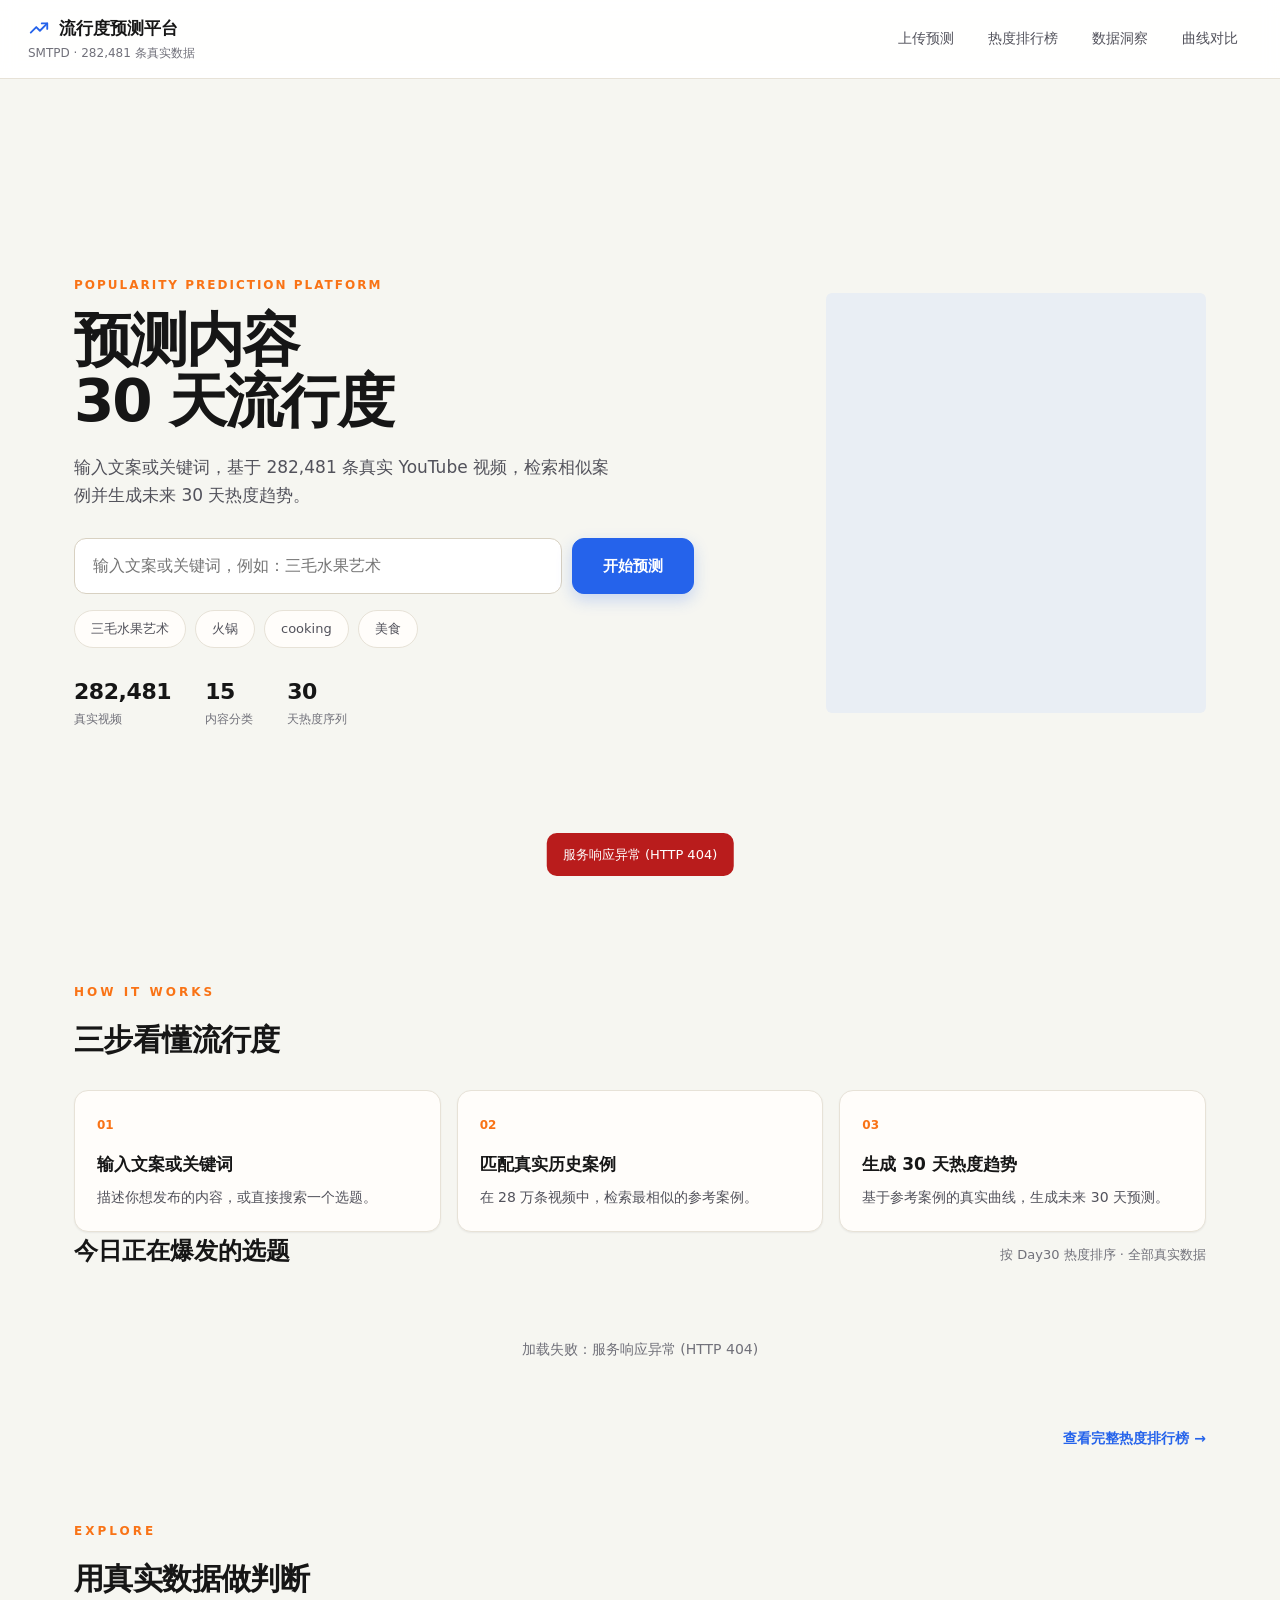
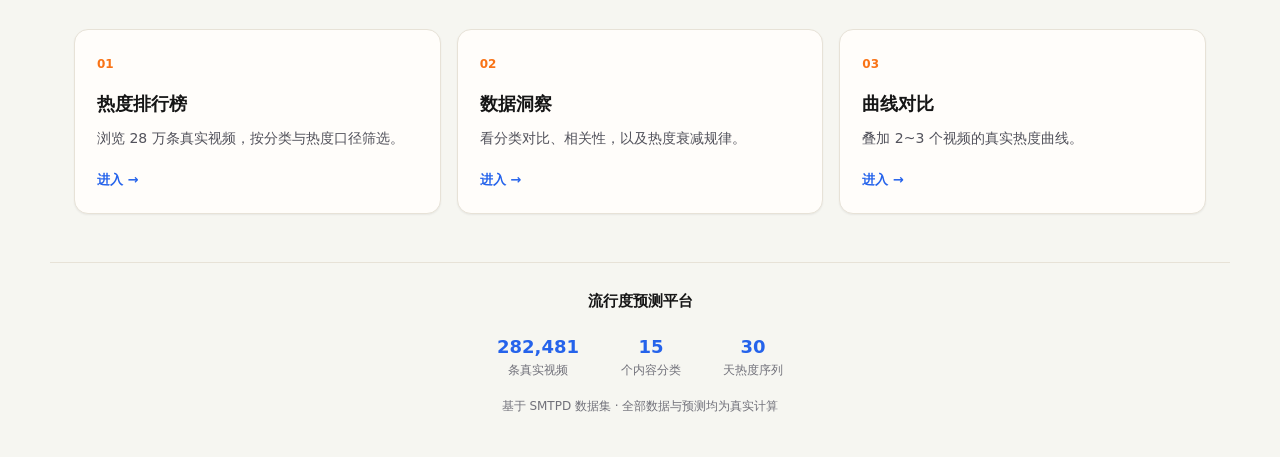
==== src/main/resources/static/index.html @ 4012fc0f "上传预测改为上下分卡：上传图片/文案/基线预测/参考案例独立卡片" ====
<!DOCTYPE html>
<html lang="zh-CN">
<head>
    <meta charset="UTF-8">
    <meta name="viewport" content="width=device-width, initial-scale=1.0">
    <meta name="color-scheme" content="light">
    <title>多模态社交媒体流行度预测与可视化分析平台</title>
    <link rel="icon" href="img/favicon.svg" type="image/svg+xml">
    <link rel="stylesheet" href="css/style.css?v=20260818">
</head>
<body>
<header class="topbar">
    <a class="brand" href="#/">
        <div class="brand-row">
            <svg class="brand-icon" viewBox="0 0 24 24" fill="none" stroke="currentColor"
                 stroke-width="2" stroke-linecap="round" stroke-linejoin="round">
                <polyline points="3 17 9 11 13 15 21 7"></polyline>
                <polyline points="15 7 21 7 21 13"></polyline>
            </svg>
            <div class="brand-title">流行度预测平台</div>
        </div>
        <div class="brand-sub">SMTPD · 282,481 条真实数据</div>
    </a>
    <nav class="nav">
        <a class="nav-btn" href="#/predict" data-page="predict">上传预测</a>
        <a class="nav-btn" href="#/ranking" data-page="ranking">热度排行榜</a>
        <a class="nav-btn" href="#/insights" data-page="insights">数据洞察</a>
        <a class="nav-btn" href="#/compare" data-page="compare">曲线对比</a>
    </nav>
</header>

<main>
    <section id="page-trend" class="page active">
        <div class="hero-split">
            <div class="hero-copy">
                <div class="page-overline">POPULARITY PREDICTION PLATFORM</div>
                <h1>预测内容<br>30 天流行度</h1>
                <p class="hero-sub">输入文案或关键词，基于 282,481 条真实 YouTube 视频，检索相似案例并生成未来 30 天热度趋势。</p>
                <div class="trend-search-wrap">
                    <input id="trend-search" class="input trend-search" type="text"
                           placeholder="输入文案或关键词，例如：三毛水果艺术">
                    <button id="trend-search-btn" class="btn primary">开始预测</button>
                </div>
                <div class="trend-chips">
                    <span class="trend-chip">三毛水果艺术</span>
                    <span class="trend-chip">火锅</span>
                    <span class="trend-chip">cooking</span>
                    <span class="trend-chip">美食</span>
                </div>
                <div class="hero-stats">
                    <div class="hero-stat"><span class="hero-stat-num">282,481</span><span class="hero-stat-label">真实视频</span></div>
                    <div class="hero-stat"><span class="hero-stat-num">15</span><span class="hero-stat-label">内容分类</span></div>
                    <div class="hero-stat"><span class="hero-stat-num">30</span><span class="hero-stat-label">天热度序列</span></div>
                </div>
            </div>
            <div class="hero-preview reveal" id="hero-preview" aria-label="今日爆款预览">
                <div class="preview-skeleton skeleton"></div>
            </div>
        </div>

        <div class="section-block how-section reveal">
            <div class="section-eyebrow">HOW IT WORKS</div>
            <h2 class="section-title">三步看懂流行度</h2>
            <div class="how-grid">
                <div class="how-step">
                    <span class="how-num">01</span>
                    <h3>输入文案或关键词</h3>
                    <p>描述你想发布的内容，或直接搜索一个选题。</p>
                </div>
                <div class="how-step">
                    <span class="how-num">02</span>
                    <h3>匹配真实历史案例</h3>
                    <p>在 28 万条视频中，检索最相似的参考案例。</p>
                </div>
                <div class="how-step">
                    <span class="how-num">03</span>
                    <h3>生成 30 天热度趋势</h3>
                    <p>基于参考案例的真实曲线，生成未来 30 天预测。</p>
                </div>
            </div>
        </div>

        <div class="trend-hot section-block reveal">
            <div class="trend-hot-head">
                <span class="trend-hot-title">今日正在爆发的选题</span>
                <span class="trend-hot-sub">按 Day30 热度排序 · 全部真实数据</span>
            </div>
            <div id="trend-hot-grid" class="trend-hot-grid"></div>
            <div class="trend-more">
                <a class="trend-more-link" href="#/ranking">查看完整热度排行榜 →</a>
            </div>
        </div>

        <div class="section-block capability-section reveal">
            <div class="section-eyebrow">EXPLORE</div>
            <h2 class="section-title">用真实数据做判断</h2>
            <div class="capability-grid">
                <a class="capability-card" href="#/ranking">
                    <span class="capability-num">01</span>
                    <h3>热度排行榜</h3>
                    <p>浏览 28 万条真实视频，按分类与热度口径筛选。</p>
                    <span class="capability-link">进入 →</span>
                </a>
                <a class="capability-card" href="#/insights">
                    <span class="capability-num">02</span>
                    <h3>数据洞察</h3>
                    <p>看分类对比、相关性，以及热度衰减规律。</p>
                    <span class="capability-link">进入 →</span>
                </a>
                <a class="capability-card" href="#/compare">
                    <span class="capability-num">03</span>
                    <h3>曲线对比</h3>
                    <p>叠加 2~3 个视频的真实热度曲线。</p>
                    <span class="capability-link">进入 →</span>
                </a>
            </div>
        </div>
    </section>

    <section id="page-predict" class="page">
        <div class="page-head">
            <div class="page-overline">SOCIAL PREDICTION PLATFORM · 01 PREDICT</div>
            <h1>上传预测</h1>
            <p>上传图片与文案，检索最相似的历史视频，预测未来 30 天热度曲线。</p>
        </div>
        <div class="predict-stack">
            <div class="card-panel reveal">
                <div class="result-subtitle">上传图片</div>
                <div id="upload-zone" class="upload-zone">
                    <input id="predict-file" type="file" accept="image/*" hidden>
                    <div id="upload-hint" class="upload-hint">
                        <div class="upload-icon">＋</div>
                        <div>拖拽图片到此处，或点击选择</div>
                        <div class="upload-sub">支持 JPG / PNG / WebP · 图片暂不参与预测</div>
                    </div>
                    <div id="upload-preview" class="upload-preview hidden">
                        <img id="upload-preview-img" alt="预览">
                        <button id="upload-clear" class="btn" type="button">移除图片</button>
                    </div>
                </div>
            </div>
            <div class="card-panel reveal">
                <div class="result-subtitle">文案</div>
                <label class="field-label" for="predict-text">描述你想发布的内容</label>
                <textarea id="predict-text" class="input textarea" rows="4"
                          placeholder="输入视频文案，例如：今天教大家做一道红烧肉"></textarea>
                <div class="predict-actions">
                    <label class="field-label" for="predict-topk">参考案例数</label>
                    <select id="predict-topk" class="input">
                        <option value="3">3</option>
                        <option value="5" selected>5</option>
                        <option value="10">10</option>
                    </select>
                    <button id="predict-submit" class="btn primary">开始预测</button>
                </div>
            </div>
        </div>
            <div id="predict-result" class="predict-result card-panel hidden">
                <div class="result-subtitle">基线预测</div>
                <div id="predict-note" class="result-note"></div>
                <div class="result-kpis">
                    <div class="result-kpi">
                        <span class="result-kpi-value" id="kpi-peak">—</span>
                        <span class="result-kpi-label">峰值天</span>
                    </div>
                    <div class="result-kpi">
                        <span class="result-kpi-value" id="kpi-day30">—</span>
                        <span class="result-kpi-label">预测 Day30</span>
                    </div>
                    <div class="result-kpi">
                        <span class="result-kpi-value" id="kpi-refs">—</span>
                        <span class="result-kpi-label">参考案例数</span>
                    </div>
                </div>
                <div id="predict-kpi-trend" class="result-kpi-trend"></div>
                <div id="predict-chart" class="predict-chart"></div>
            </div>
            <div id="predict-refs-wrap" class="predict-refs-wrap card-panel hidden">
                <div class="result-subtitle">参考案例（数据集中最相似的历史视频）</div>
                <div id="predict-refs" class="video-grid"></div>
            </div>
    </section>

    <section id="page-ranking" class="page">
        <div class="page-head">
            <div class="page-overline">REAL DATA · 02 RANKING</div>
            <h1>热度排行榜</h1>
            <p>浏览 282,481 条真实 YouTube 视频，支持全站/分类榜单切换与视频查找。</p>
        </div>
        <div class="stat-strip">
            <div class="stat reveal">
                <div class="stat-value">
                    <span id="stat-videos" data-count="282481">—</span><span class="stat-unit">条视频</span>
                </div>
                <div class="stat-label">视频总数</div>
            </div>
            <div class="stat reveal">
                <div class="stat-value">
                    <span id="stat-categories" data-count="15">—</span><span class="stat-unit">个分类</span>
                </div>
                <div class="stat-label">内容分类</div>
            </div>
            <div class="stat reveal">
                <div class="stat-value">
                    <span id="stat-avgday30">—</span>
                </div>
                <div class="stat-label">平均 Day30 热度</div>
            </div>
            <div class="stat reveal">
                <div class="stat-value">
                    <span id="stat-avgpeak">—</span><span class="stat-unit">天</span>
                </div>
                <div class="stat-label">平均峰值天</div>
            </div>
        </div>
        <div class="filter-bar reveal">
            <label class="field-label" for="rank-category">榜单范围</label>
            <select id="rank-category" class="input">
                <option value="">全站</option>
                <option>People  Blogs</option>
                <option>Gaming</option>
                <option>Entertainment</option>
                <option>News  Politics</option>
                <option>Music</option>
                <option>Education</option>
                <option>Howto  Style</option>
                <option>Sports</option>
                <option>Film  Animation</option>
                <option>Nonprofits  Activism</option>
                <option>Travel  Events</option>
                <option>Science  Technology</option>
                <option>Comedy</option>
                <option>Autos  Vehicles</option>
                <option>Pets  Animals</option>
            </select>
            <label class="field-label" for="rank-sort">榜单口径</label>
            <select id="rank-sort" class="input">
                <option value="day30_desc">Day30 总榜</option>
                <option value="day1_desc">Day1 新热榜</option>
                <option value="longrun_desc">长红榜</option>
            </select>
            <input id="rank-q" class="input search-input" type="text" placeholder="搜索标题 / 标签 / 描述，例如：美食">
            <button id="rank-search" class="btn primary">查找</button>
        </div>
        <div id="rank-total" class="rank-total"></div>
        <div id="rank-grid" class="video-grid"></div>
        <div class="pager reveal">
            <button id="rank-prev" class="btn">上一页</button>
            <span id="rank-page-info" class="pager-info"></span>
            <button id="rank-next" class="btn">下一页</button>
        </div>
    </section>

    <section id="page-insights" class="page">
        <div class="page-head">
            <div class="page-overline">DATA INSIGHTS · 03</div>
            <h1>数据洞察</h1>
            <p>分类热度对比、早期热度与最终热度相关性、平均热度衰减曲线。</p>
        </div>
        <div class="insight-kpis">
            <div class="insight-kpi">
                <span class="insight-kpi-value" id="ik-r">—</span>
                <span class="insight-kpi-label">相关系数 r</span>
            </div>
            <div class="insight-kpi">
                <span class="insight-kpi-value" id="ik-peak">—</span>
                <span class="insight-kpi-label">平均峰值天</span>
            </div>
            <div class="insight-kpi">
                <span class="insight-kpi-value" id="ik-cats">—</span>
                <span class="insight-kpi-label">内容分类</span>
            </div>
            <div class="insight-kpi">
                <span class="insight-kpi-value" id="ik-samples">—</span>
                <span class="insight-kpi-label">样本量</span>
            </div>
        </div>
        <div id="insight-conclusion" class="insight-conclusion reveal">
            <div class="insight-conclusion-label">核心结论</div>
            <div id="insight-conclusion-body" class="insight-conclusion-body">
                <div class="skeleton skeleton-line" style="width:82%"></div>
                <div class="skeleton skeleton-line" style="width:64%"></div>
                <div class="skeleton skeleton-line" style="width:70%"></div>
            </div>
        </div>
        <div class="insight-grid">
            <div class="card-panel insight-card reveal">
                <span class="insight-index" aria-hidden="true">01</span>
                <div class="insight-title">分类平均热度对比</div>
                <div class="insight-subtitle" id="insight-category-sub"></div>
                <div id="insight-category-chart" class="insight-chart"></div>
                <div class="insight-note">数据口径：按 15 个分类统计全部 282,481 条视频的 Day1 / Day30 平均热度分。</div>
            </div>
            <div class="card-panel insight-card reveal">
                <span class="insight-index" aria-hidden="true">02</span>
                <div class="insight-title" id="insight-correlation-title">早期热度与最终热度相关性</div>
                <div class="insight-subtitle" id="insight-correlation-sub"></div>
                <div id="insight-correlation-chart" class="insight-chart"></div>
                <div class="insight-note">数据口径：全量 282,481 条视频 Day1 与 Day30 热度分的 Pearson 相关系数，散点为 3,000 个均匀抽样。</div>
            </div>
            <div class="card-panel insight-card reveal">
                <span class="insight-index" aria-hidden="true">03</span>
                <div class="insight-title">平均热度衰减曲线</div>
                <div class="insight-subtitle" id="insight-decay-sub"></div>
                <div class="insight-controls">
                    <select id="insight-decay-category" class="input">
                        <option value="__overall__">整体</option>
                    </select>
                </div>
                <div id="insight-decay-chart" class="insight-chart"></div>
                <div class="insight-note">数据口径：第 1~30 天平均热度分的变化，反映热度随时间衰减的整体规律。</div>
            </div>
        </div>
    </section>

    <section id="page-compare" class="page">
        <div class="page-head">
            <div class="page-overline">CURVE COMPARISON · 04</div>
            <h1>曲线对比</h1>
            <p>任选 2~3 个视频，叠加比较真实热度曲线与峰值/衰减指标。</p>
        </div>
        <div class="compare-layout">
            <div class="card-panel compare-picker reveal">
                <div class="compare-row">
                    <input id="compare-q" class="input search-input" type="text" placeholder="搜索视频并添加到对比列表">
                    <button id="compare-search" class="btn">搜索</button>
                </div>
                <div id="compare-picker-results" class="picker-results"></div>
                <div class="preset-row">
                    <button id="compare-preset-a" class="btn">示例：热门 vs 冷门</button>
                    <button id="compare-preset-b" class="btn">示例：不同分类</button>
                </div>
                <div class="selected-label">已选视频（2~3 个）</div>
                <div id="compare-selected" class="chip-list"></div>
                <button id="compare-run" class="btn primary" disabled>开始对比</button>
            </div>
            <div id="compare-result" class="compare-result card-panel hidden">
                <div id="compare-chart" class="compare-chart"></div>
                <table class="compare-table">
                    <thead>
                    <tr><th>视频</th><th>作者</th><th>峰值天</th><th>衰减率</th><th>Day30</th></tr>
                    </thead>
                    <tbody id="compare-table-body"></tbody>
                </table>
            </div>
        </div>
    </section>
</main>

<footer class="footer">
    <div class="footer-brand">流行度预测平台</div>
    <div class="footer-stats">
        <div class="footer-stat">
            <span class="footer-stat-num">282,481</span>
            <span class="footer-stat-label">条真实视频</span>
        </div>
        <div class="footer-stat">
            <span class="footer-stat-num">15</span>
            <span class="footer-stat-label">个内容分类</span>
        </div>
        <div class="footer-stat">
            <span class="footer-stat-num">30</span>
            <span class="footer-stat-label">天热度序列</span>
        </div>
    </div>
    <div class="footer-note">基于 SMTPD 数据集 · 全部数据与预测均为真实计算</div>
</footer>

<div id="detail-modal" class="modal hidden">
    <div class="modal-backdrop" data-close="detail-modal"></div>
    <div class="modal-panel">
        <button class="modal-close" data-close="detail-modal">×</button>
        <div id="detail-body"></div>
    </div>
</div>

<div id="toast" class="toast"></div>

<script src="lib/echarts.min.js?v=20260818"></script>
<script src="js/theme.js?v=20260818"></script>
<script src="js/effects.js?v=20260818"></script>
<script src="js/api.js?v=20260818"></script>
<script src="js/app.js?v=20260818"></script>
<script src="js/router.js?v=20260818"></script>
<script src="js/predict.js?v=20260818"></script>
<script src="js/ranking.js?v=20260818"></script>
<script src="js/insights.js?v=20260818"></script>
<script src="js/compare.js?v=20260818"></script>
<script src="js/trend.js?v=20260818"></script>
</body>
</html>
---- src/main/resources/static/css/style.css ----
:root {
    --bg: #f6f6f1;
    --surface: #fffdfa;
    --surface-soft: #f1efe8;
    --border: #e7e2d7;
    --border-strong: #d8d1c2;
    --text: #161616;
    --text-secondary: #52525b;
    --text-muted: #71717a;
    --primary: #2563eb;
    --primary-strong: #1d4ed8;
    --primary-weak: #eef4ff;
    --accent: #f97316;
    --accent-weak: #fff1e7;
    --danger: #dc2626;
    --success: #16a34a;
    --shadow-sm: 0 1px 2px rgba(15, 23, 42, 0.06);
    --shadow-md: 0 12px 28px rgba(15, 23, 42, 0.08);
    --radius: 12px;
}

* {
    box-sizing: border-box;
    margin: 0;
    padding: 0;
}

html {
    scroll-behavior: smooth;
}

body {
    font-family: "PingFang SC", "Microsoft YaHei", "Segoe UI", system-ui, -apple-system, sans-serif;
    background: var(--bg);
    color: var(--text);
    font-size: 14px;
    line-height: 1.65;
    -webkit-font-smoothing: antialiased;
}

a {
    color: inherit;
    text-decoration: none;
}

button {
    font: inherit;
}

.hidden {
    display: none !important;
}

/* ---- top bar ---- */
.topbar {
    position: sticky;
    top: 0;
    z-index: 30;
    display: flex;
    align-items: center;
    justify-content: space-between;
    gap: 24px;
    padding: 14px 28px;
    background: rgba(255, 255, 255, 0.94);
    border-bottom: 1px solid var(--border);
    backdrop-filter: saturate(140%) blur(8px);
}

.brand {
    display: flex;
    flex-direction: column;
    gap: 2px;
}

.brand-row {
    display: flex;
    align-items: center;
    gap: 9px;
}

.brand-icon {
    width: 22px;
    height: 22px;
    color: var(--primary);
}

.brand-title {
    font-size: 17px;
    font-weight: 700;
    color: var(--text);
}

.brand-sub {
    font-size: 12px;
    color: var(--text-muted);
}

.nav {
    display: flex;
    gap: 6px;
}

.nav-btn {
    display: inline-flex;
    align-items: center;
    padding: 8px 14px;
    border-radius: 8px;
    color: var(--text-secondary);
    font-size: 14px;
    font-weight: 500;
    transition: color 0.15s ease, background 0.15s ease;
}

.nav-btn:hover {
    color: var(--primary);
    background: var(--primary-weak);
}

.nav-btn.active {
    color: var(--primary-strong);
    background: var(--primary-weak);
    font-weight: 600;
}

/* ---- layout ---- */
main {
    max-width: 1180px;
    margin: 0 auto;
    padding: 28px 24px 48px;
}

.page {
    display: none;
}

.page.active {
    display: block;
}

.page-head {
    text-align: center;
    margin-bottom: 28px;
}

.page-overline {
    font-size: 12px;
    letter-spacing: 2px;
    text-transform: uppercase;
    color: var(--accent);
    font-weight: 700;
    margin-bottom: 10px;
}

.page-head h1 {
    font-size: 30px;
    font-weight: 800;
    letter-spacing: -0.5px;
    color: var(--text);
    margin-bottom: 10px;
}

.page-head p {
    max-width: 720px;
    margin: 0 auto;
    color: var(--text-secondary);
    font-size: 15px;
}

.footer {
    max-width: 1180px;
    margin: 0 auto;
    padding: 26px 24px 40px;
    text-align: center;
    border-top: 1px solid var(--border);
    color: var(--text-muted);
}

.footer-brand {
    font-size: 15px;
    font-weight: 700;
    color: var(--text);
    margin-bottom: 18px;
}

.footer-stats {
    display: flex;
    justify-content: center;
    gap: 42px;
    flex-wrap: wrap;
    margin-bottom: 16px;
}

.footer-stat {
    display: flex;
    flex-direction: column;
}

.footer-stat-num {
    font-size: 18px;
    font-weight: 700;
    color: var(--primary);
}

.footer-stat-label {
    font-size: 12px;
    color: var(--text-muted);
}

.footer-note {
    font-size: 12px;
}

/* ---- buttons & inputs ---- */
.btn {
    padding: 9px 16px;
    border: 1px solid var(--border-strong);
    border-radius: 9px;
    background: #ffffff;
    color: var(--text);
    font-size: 14px;
    cursor: pointer;
    transition: background 0.15s ease, border-color 0.15s ease, color 0.15s ease, box-shadow 0.15s ease;
}

.btn:hover:not(:disabled) {
    border-color: var(--primary);
    color: var(--primary);
    background: var(--primary-weak);
}

.btn.primary {
    background: var(--primary);
    border-color: var(--primary);
    color: #ffffff;
    font-weight: 600;
    box-shadow: 0 6px 16px rgba(37, 99, 235, 0.22);
}

.btn.primary:hover:not(:disabled) {
    background: var(--primary-strong);
    border-color: var(--primary-strong);
    color: #ffffff;
}

.btn:disabled {
    opacity: 0.45;
    cursor: default;
}

.input {
    padding: 9px 13px;
    border: 1px solid var(--border-strong);
    border-radius: 9px;
    background: #ffffff;
    color: var(--text);
    font-size: 14px;
    outline: none;
    transition: border-color 0.15s ease, box-shadow 0.15s ease;
}

.input:focus {
    border-color: var(--primary);
    box-shadow: 0 0 0 3px rgba(37, 99, 235, 0.12);
}

.textarea {
    resize: vertical;
    min-height: 92px;
    width: 100%;
}

.search-input {
    min-width: 260px;
}

.field-label {
    display: block;
    font-size: 13px;
    color: var(--text-secondary);
    margin-bottom: 6px;
}

.card-panel {
    background: var(--surface);
    border: 1px solid var(--border);
    border-radius: var(--radius);
    box-shadow: var(--shadow-sm);
    padding: 20px;
}

/* ---- scroll reveal ---- */
.reveal {
    opacity: 0;
    transform: translateY(22px);
    transition: opacity 0.6s ease, transform 0.6s ease;
}

.reveal.in {
    opacity: 1;
    transform: none;
}

@keyframes fadeUp {
    from {
        opacity: 0;
        transform: translateY(12px);
    }
    to {
        opacity: 1;
        transform: none;
    }
}

@keyframes cardIn {
    from {
        opacity: 0;
        transform: translateY(14px);
    }
    to {
        opacity: 1;
        transform: none;
    }
}

.stat,
.insight-kpi,
.result-kpi {
    animation: fadeUp 0.55s ease backwards;
}

.stat:nth-child(2),
.insight-kpi:nth-child(2),
.result-kpi:nth-child(2) {
    animation-delay: 0.06s;
}

.stat:nth-child(3),
.insight-kpi:nth-child(3),
.result-kpi:nth-child(3) {
    animation-delay: 0.12s;
}

.stat:nth-child(4),
.insight-kpi:nth-child(4) {
    animation-delay: 0.18s;
}

.video-grid .video-card,
.trend-hot-grid .video-card {
    animation: cardIn 0.55s ease backwards;
}

.video-grid .video-card:nth-child(1),
.trend-hot-grid .video-card:nth-child(1) { animation-delay: 0ms; }
.video-grid .video-card:nth-child(2),
.trend-hot-grid .video-card:nth-child(2) { animation-delay: 40ms; }
.video-grid .video-card:nth-child(3),
.trend-hot-grid .video-card:nth-child(3) { animation-delay: 80ms; }
.video-grid .video-card:nth-child(4),
.trend-hot-grid .video-card:nth-child(4) { animation-delay: 120ms; }
.video-grid .video-card:nth-child(5),
.trend-hot-grid .video-card:nth-child(5) { animation-delay: 160ms; }
.video-grid .video-card:nth-child(6),
.trend-hot-grid .video-card:nth-child(6) { animation-delay: 200ms; }
.video-grid .video-card:nth-child(7),
.trend-hot-grid .video-card:nth-child(7) { animation-delay: 240ms; }
.video-grid .video-card:nth-child(8),
.trend-hot-grid .video-card:nth-child(8) { animation-delay: 280ms; }
.video-grid .video-card:nth-child(n+9),
.trend-hot-grid .video-card:nth-child(n+9) { animation-delay: 320ms; }

/* ---- trend hero ---- */
.hero-split {
    display: flex;
    align-items: center;
    gap: 56px;
    min-height: calc(100vh - 96px);
    padding: 36px 0 48px;
}

.hero-copy {
    flex: 1;
    min-width: 0;
}

.hero-copy .page-overline {
    margin-bottom: 14px;
}

.hero-copy h1 {
    font-size: 58px;
    line-height: 1.06;
    font-weight: 800;
    letter-spacing: -0.035em;
    color: var(--text);
    margin-bottom: 20px;
}

.hero-sub {
    font-size: 17px;
    line-height: 1.7;
    color: var(--text-secondary);
    max-width: 540px;
    margin-bottom: 28px;
}

.trend-search-wrap {
    display: flex;
    gap: 10px;
    width: 100%;
    max-width: 620px;
    margin-bottom: 16px;
}

.trend-search {
    flex: 1;
    height: 56px;
    font-size: 16px;
    padding: 0 18px;
    border-radius: 12px;
}

.trend-search-wrap .btn {
    height: 56px;
    padding: 0 30px;
    border-radius: 12px;
    font-size: 15px;
}

.trend-chips {
    display: flex;
    gap: 9px;
    flex-wrap: wrap;
    margin-bottom: 26px;
}

.trend-chip {
    padding: 7px 16px;
    border-radius: 999px;
    cursor: pointer;
    font-size: 13px;
    color: var(--text-secondary);
    background: var(--surface);
    border: 1px solid var(--border);
    transition: border-color 0.15s ease, color 0.15s ease, background 0.15s ease;
}

.trend-chip:hover {
    border-color: var(--primary);
    color: var(--primary);
    background: var(--primary-weak);
}

.hero-stats {
    display: flex;
    gap: 34px;
}

.hero-stat {
    display: flex;
    flex-direction: column;
}

.hero-stat-num {
    font-size: 22px;
    font-weight: 800;
    color: var(--text);
    letter-spacing: -0.02em;
}

.hero-stat-label {
    font-size: 12px;
    color: var(--text-muted);
}

.hero-preview {
    flex: 0 0 380px;
}

.preview-skeleton {
    width: 100%;
    height: 420px;
    border-radius: 18px;
}

.preview-card {
    background: var(--surface);
    border: 1px solid var(--border);
    border-radius: 18px;
    box-shadow: var(--shadow-md);
    overflow: hidden;
}

.preview-card-head {
    display: flex;
    align-items: center;
    gap: 8px;
    padding: 14px 18px;
    font-size: 12px;
    font-weight: 700;
    letter-spacing: 1px;
    color: var(--text-secondary);
    border-bottom: 1px solid var(--border);
}

.preview-live-dot {
    width: 8px;
    height: 8px;
    border-radius: 50%;
    background: var(--accent);
}

.preview-cover {
    width: 100%;
    aspect-ratio: 16 / 9;
    object-fit: cover;
    background: var(--surface-soft);
}

.preview-body {
    padding: 16px 18px 18px;
}

.preview-title {
    font-size: 16px;
    font-weight: 700;
    line-height: 1.4;
    display: -webkit-box;
    -webkit-line-clamp: 2;
    -webkit-box-orient: vertical;
    overflow: hidden;
}

.preview-meta {
    font-size: 12px;
    color: var(--text-muted);
    margin-top: 6px;
}

.preview-chart {
    margin-top: 14px;
    padding: 10px;
    background: var(--surface-soft);
    border-radius: 10px;
}

.preview-chart .kpi-spark {
    height: 48px;
}

.preview-metrics {
    display: flex;
    gap: 10px;
    margin-top: 14px;
}

.preview-metric {
    flex: 1;
    padding: 10px;
    border: 1px solid var(--border);
    border-radius: 10px;
    text-align: center;
}

.preview-metric span {
    display: block;
    font-size: 11px;
    color: var(--text-muted);
    margin-bottom: 4px;
}

.preview-metric strong {
    font-size: 14px;
    color: var(--text);
}

.preview-empty {
    padding: 40px;
    text-align: center;
    color: var(--text-muted);
}

/* ---- homepage sections ---- */
.section-block {
    margin-top: 72px;
}

.section-eyebrow {
    font-size: 12px;
    font-weight: 700;
    letter-spacing: 3px;
    text-transform: uppercase;
    color: var(--accent);
    margin-bottom: 12px;
}

.section-title {
    font-size: 30px;
    font-weight: 800;
    letter-spacing: -0.02em;
    margin-bottom: 26px;
}

.how-grid {
    display: grid;
    grid-template-columns: repeat(3, 1fr);
    gap: 16px;
}

.how-step {
    padding: 22px;
    background: var(--surface);
    border: 1px solid var(--border);
    border-radius: 14px;
    box-shadow: var(--shadow-sm);
}

.how-num {
    display: inline-block;
    font-size: 12px;
    font-weight: 700;
    color: var(--accent);
    margin-bottom: 14px;
}

.how-step h3 {
    font-size: 17px;
    font-weight: 700;
    margin-bottom: 8px;
}

.how-step p {
    font-size: 14px;
    color: var(--text-secondary);
}

.trend-hot {
    margin-top: 0;
}

.trend-hot-head {
    display: flex;
    align-items: baseline;
    justify-content: space-between;
    margin-bottom: 18px;
}

.trend-hot-title {
    font-size: 24px;
    font-weight: 800;
    color: var(--text);
}

.trend-hot-sub {
    font-size: 13px;
    color: var(--text-muted);
}

.trend-hot-grid {
    display: grid;
    grid-template-columns: repeat(auto-fill, minmax(210px, 1fr));
    gap: 14px;
}

.trend-card-note {
    font-size: 12px;
    color: var(--text-muted);
    margin-top: 6px;
}

.trend-more {
    text-align: right;
    margin-top: 18px;
}

.trend-more-link {
    color: var(--primary);
    font-weight: 600;
}

.trend-more-link:hover {
    text-decoration: underline;
}

.capability-grid {
    display: grid;
    grid-template-columns: repeat(3, 1fr);
    gap: 16px;
}

.capability-card {
    position: relative;
    display: block;
    padding: 22px;
    background: var(--surface);
    border: 1px solid var(--border);
    border-radius: 14px;
    box-shadow: var(--shadow-sm);
    transition: transform 0.15s ease, box-shadow 0.15s ease, border-color 0.15s ease;
}

.capability-card:hover {
    transform: translateY(-2px);
    border-color: var(--border-strong);
    box-shadow: var(--shadow-md);
}

.capability-num {
    display: inline-block;
    font-size: 12px;
    font-weight: 700;
    color: var(--accent);
    margin-bottom: 14px;
}

.capability-card h3 {
    font-size: 18px;
    font-weight: 700;
    margin-bottom: 8px;
}

.capability-card p {
    font-size: 14px;
    color: var(--text-secondary);
    margin-bottom: 18px;
}

.capability-link {
    font-size: 13px;
    font-weight: 700;
    color: var(--primary);
}

/* ---- predict page ---- */
.predict-stack {
    display: flex;
    flex-direction: column;
    gap: 20px;
    margin-bottom: 22px;
}

.upload-zone {
    width: 100%;
    border: 1px dashed var(--border-strong);
    border-radius: 12px;
    padding: 26px 16px;
    text-align: center;
    cursor: pointer;
    transition: border-color 0.15s ease, background 0.15s ease;
}

.upload-zone:hover,
.upload-zone.dragover {
    border-color: var(--primary);
    background: var(--primary-weak);
}

.upload-hint {
    color: var(--text-secondary);
}

.upload-icon {
    font-size: 26px;
    color: var(--primary);
    margin-bottom: 6px;
}

.upload-sub {
    font-size: 12px;
    color: var(--text-muted);
    margin-top: 6px;
}

.upload-preview img {
    max-width: 100%;
    max-height: 240px;
    border-radius: 10px;
    border: 1px solid var(--border);
}

.predict-actions {
    display: flex;
    align-items: flex-end;
    gap: 12px;
    margin-top: 16px;
}

.predict-actions .field-label {
    margin-bottom: 0;
}

.predict-actions .input {
    width: 90px;
}

.predict-result {
    flex: 1;
    min-width: 0;
}

.result-note {
    font-size: 13px;
    color: var(--text-secondary);
    margin-bottom: 12px;
}

.result-kpis {
    display: flex;
    gap: 10px;
    flex-wrap: wrap;
    margin-bottom: 12px;
}

.result-kpi {
    flex: 1;
    min-width: 90px;
    padding: 12px 14px;
    background: var(--surface);
    border: 1px solid var(--border);
    border-radius: 10px;
    text-align: center;
}

.result-kpi-value {
    font-size: 18px;
    font-weight: 700;
    color: var(--primary);
}

.result-kpi-label {
    font-size: 12px;
    color: var(--text-muted);
}

.result-kpi-trend {
    margin-bottom: 12px;
}

.predict-chart {
    width: 100%;
    height: 420px;
}

.predict-refs-wrap {
    flex-basis: 100%;
    margin-top: 22px;
}

.result-subtitle {
    font-size: 15px;
    font-weight: 700;
    margin-bottom: 14px;
}

/* ---- ranking page ---- */
.stat-strip {
    display: flex;
    gap: 12px;
    margin-bottom: 18px;
    flex-wrap: wrap;
}

.stat {
    flex: 1;
    min-width: 130px;
    background: var(--surface);
    border: 1px solid var(--border);
    border-radius: 12px;
    padding: 14px 16px;
    text-align: center;
}

.stat-value {
    font-size: 22px;
    font-weight: 700;
    color: var(--text);
}

.stat-unit {
    font-size: 13px;
    color: var(--text-muted);
    margin-left: 2px;
}

.stat-label {
    font-size: 12px;
    color: var(--text-muted);
    margin-top: 2px;
}

.stat-spark {
    margin-top: 8px;
}

.filter-bar {
    display: flex;
    flex-wrap: wrap;
    align-items: center;
    gap: 12px;
    margin-bottom: 14px;
}

.filter-bar .field-label {
    margin-bottom: 0;
}

.filter-bar .input {
    height: 36px;
}

.rank-total {
    font-size: 13px;
    color: var(--text-muted);
    margin-bottom: 12px;
}

.video-grid {
    display: grid;
    grid-template-columns: repeat(auto-fill, minmax(220px, 1fr));
    gap: 14px;
}

.video-card {
    position: relative;
    background: var(--surface);
    border: 1px solid var(--border);
    border-radius: 12px;
    overflow: hidden;
    cursor: pointer;
    transition: transform 0.15s ease, box-shadow 0.15s ease, border-color 0.15s ease;
}

.video-card:hover {
    transform: translateY(-2px);
    border-color: var(--border-strong);
    box-shadow: var(--shadow-md);
}

.rank-num {
    position: absolute;
    top: 10px;
    left: 10px;
    z-index: 2;
    padding: 2px 9px;
    border-radius: 7px;
    background: var(--accent);
    color: #ffffff;
    font-size: 14px;
    font-weight: 700;
    pointer-events: none;
}

.video-cover-wrap {
    position: relative;
    overflow: hidden;
    line-height: 0;
    background: var(--surface-soft);
}

.video-cover {
    display: block;
    width: 100%;
    aspect-ratio: 16 / 9;
    object-fit: cover;
}

.video-card-body {
    padding: 12px 14px 14px;
}

.video-title {
    font-size: 14px;
    font-weight: 600;
    line-height: 1.45;
    display: -webkit-box;
    -webkit-line-clamp: 2;
    -webkit-box-orient: vertical;
    overflow: hidden;
    min-height: 40px;
}

.video-meta {
    display: flex;
    justify-content: space-between;
    align-items: center;
    margin-top: 8px;
    font-size: 12px;
    color: var(--text-secondary);
}

.meta-right {
    display: inline-flex;
    gap: 8px;
    align-items: center;
}

.heat-badge {
    color: var(--accent);
    font-weight: 700;
}

.delta-badge {
    font-weight: 600;
}

.delta-up {
    color: var(--success);
}

.delta-down {
    color: var(--danger);
}

.heat-relative {
    margin-top: 10px;
}

.heat-relative-track {
    display: block;
    height: 5px;
    border-radius: 999px;
    background: var(--surface-soft);
    overflow: hidden;
}

.heat-relative-fill {
    display: block;
    height: 100%;
    border-radius: 999px;
    background: linear-gradient(90deg, var(--primary), var(--accent));
}

.loading,
.empty {
    grid-column: 1 / -1;
    padding: 48px;
    text-align: center;
    color: var(--text-muted);
}

.pager {
    display: flex;
    align-items: center;
    justify-content: center;
    gap: 14px;
    margin-top: 22px;
}

.pager-info {
    font-size: 13px;
    color: var(--text-secondary);
}

/* ---- insights page ---- */
.insight-kpis {
    display: flex;
    gap: 12px;
    flex-wrap: wrap;
    margin-bottom: 16px;
}

.insight-kpi {
    flex: 1;
    min-width: 120px;
    background: var(--surface);
    border: 1px solid var(--border);
    border-radius: 12px;
    padding: 14px 16px;
    text-align: center;
}

.insight-kpi-value {
    font-size: 20px;
    font-weight: 700;
    color: var(--primary);
}

.insight-kpi-label {
    font-size: 12px;
    color: var(--text-muted);
}

.kpi-spark-wrap {
    margin-top: 8px;
}

.kpi-spark {
    display: block;
    width: 100%;
    height: 24px;
}

.stat-spark .kpi-spark {
    height: 22px;
}

.kpi-spark-wrap .kpi-spark {
    height: 22px;
}

.result-kpi-trend .kpi-spark {
    height: 30px;
}

.insight-conclusion {
    position: relative;
    overflow: hidden;
    margin-bottom: 18px;
    padding: 18px 22px;
    border: 1px solid var(--border);
    border-left: 4px solid var(--primary);
    border-radius: 12px;
    background: linear-gradient(90deg, var(--primary-weak), var(--accent-weak) 70%, #ffffff);
    box-shadow: var(--shadow-sm);
}

.insight-conclusion-label {
    display: inline-flex;
    align-items: center;
    gap: 8px;
    font-size: 12px;
    font-weight: 700;
    letter-spacing: 2px;
    color: var(--primary-strong);
    margin-bottom: 12px;
}

.insight-conclusion-label::before {
    content: "";
    width: 7px;
    height: 7px;
    border-radius: 50%;
    background: var(--accent);
}

.insight-conclusion-body {
    display: flex;
    flex-direction: column;
    gap: 8px;
}

.insight-conclusion-item {
    display: flex;
    align-items: baseline;
    gap: 10px;
    font-size: 14px;
    color: var(--text);
}

.insight-conclusion-num {
    flex-shrink: 0;
    font-size: 12px;
    font-weight: 700;
    color: var(--accent);
}

.insight-conclusion-item strong {
    color: var(--primary-strong);
    font-weight: 700;
}

.insight-grid {
    display: flex;
    flex-direction: column;
    gap: 18px;
}

.insight-card {
    position: relative;
}

.insight-index {
    position: absolute;
    top: 14px;
    right: 18px;
    font-size: 42px;
    font-weight: 800;
    line-height: 1;
    color: rgba(37, 99, 235, 0.10);
    pointer-events: none;
    user-select: none;
}

.insight-title {
    font-size: 16px;
    font-weight: 700;
    margin-bottom: 8px;
}

.insight-subtitle {
    font-size: 13px;
    color: var(--text-secondary);
    margin: -2px 0 12px;
}

.insight-chart {
    width: 100%;
    height: 340px;
}

.insight-note {
    font-size: 12px;
    color: var(--text-muted);
    margin-top: 12px;
}

.insight-controls {
    margin-bottom: 10px;
}

/* ---- compare page ---- */
.compare-layout {
    display: flex;
    gap: 20px;
    align-items: flex-start;
    flex-wrap: wrap;
}

.compare-picker {
    width: 380px;
    flex-shrink: 0;
}

.compare-row {
    display: flex;
    gap: 10px;
}

.compare-row .input {
    flex: 1;
}

.picker-results {
    margin-top: 14px;
    display: flex;
    flex-direction: column;
    gap: 8px;
    max-height: 360px;
    overflow-y: auto;
}

.picker-item {
    display: flex;
    gap: 10px;
    align-items: center;
    padding: 8px;
    border: 1px solid var(--border);
    border-radius: 10px;
    cursor: pointer;
    transition: border-color 0.15s ease, background 0.15s ease;
}

.picker-item:hover {
    border-color: var(--primary);
    background: var(--primary-weak);
}

.picker-item img {
    width: 76px;
    height: 44px;
    object-fit: cover;
    border-radius: 6px;
    background: var(--surface-soft);
}

.picker-info {
    min-width: 0;
}

.picker-title {
    font-size: 13px;
    font-weight: 600;
    white-space: nowrap;
    overflow: hidden;
    text-overflow: ellipsis;
}

.picker-meta {
    font-size: 12px;
    color: var(--text-muted);
}

.preset-row {
    display: flex;
    flex-wrap: wrap;
    gap: 8px;
    margin: 14px 0;
}

.selected-label {
    font-size: 13px;
    font-weight: 600;
    margin-bottom: 8px;
}

.chip-list {
    display: flex;
    flex-wrap: wrap;
    gap: 8px;
    margin-bottom: 14px;
}

.chip {
    display: inline-flex;
    align-items: center;
    gap: 8px;
    padding: 5px 8px;
    background: var(--surface);
    border: 1px solid var(--border);
    border-radius: 999px;
    font-size: 13px;
}

.chip img {
    width: 26px;
    height: 18px;
    object-fit: cover;
    border-radius: 4px;
}

.chip-remove {
    border: 0;
    background: transparent;
    color: var(--text-muted);
    cursor: pointer;
    font-size: 15px;
}

.compare-result {
    flex: 1;
    min-width: 0;
}

.compare-chart {
    width: 100%;
    height: 380px;
}

.compare-table {
    width: 100%;
    margin-top: 16px;
    border-collapse: collapse;
    font-size: 13px;
}

.compare-table th,
.compare-table td {
    padding: 10px 12px;
    text-align: left;
    border-bottom: 1px solid var(--border);
}

.compare-table th {
    color: var(--text-muted);
    font-weight: 600;
    background: var(--surface-soft);
}

.legend-dot {
    display: inline-block;
    width: 9px;
    height: 9px;
    border-radius: 50%;
    margin-right: 7px;
}

.compare-spark-wrap {
    margin-top: 6px;
}

.compare-spark {
    display: block;
}

/* ---- modal ---- */
.modal {
    position: fixed;
    inset: 0;
    z-index: 50;
}

.modal-backdrop {
    position: absolute;
    inset: 0;
    background: rgba(15, 23, 42, 0.45);
}

.modal-panel {
    position: absolute;
    top: 50%;
    left: 50%;
    transform: translate(-50%, -50%);
    width: min(720px, calc(100vw - 32px));
    max-height: calc(100vh - 48px);
    overflow-y: auto;
    background: var(--surface);
    border-radius: 16px;
    padding: 22px;
    box-shadow: var(--shadow-md);
}

.modal-close {
    position: absolute;
    top: 14px;
    right: 16px;
    width: 32px;
    height: 32px;
    border: 0;
    border-radius: 8px;
    background: var(--surface-soft);
    color: var(--text-secondary);
    cursor: pointer;
    font-size: 20px;
}

.detail-cover {
    max-height: 380px;
    width: 100%;
    object-fit: contain;
    border-radius: 10px;
    background: var(--surface-soft);
}

.detail-title {
    font-size: 19px;
    font-weight: 700;
    margin: 16px 0 8px;
}

.detail-author {
    display: flex;
    align-items: center;
    gap: 9px;
    color: var(--text-secondary);
    font-size: 13px;
    margin-bottom: 14px;
}

.detail-author img {
    width: 30px;
    height: 30px;
    border-radius: 50%;
    object-fit: cover;
    background: var(--surface-soft);
}

.tag-list {
    display: flex;
    flex-wrap: wrap;
    gap: 8px;
    margin-bottom: 16px;
}

.tag {
    padding: 4px 10px;
    border-radius: 999px;
    background: var(--surface-soft);
    color: var(--text-secondary);
    font-size: 12px;
}

.metric-row {
    display: flex;
    gap: 12px;
    margin-bottom: 16px;
    flex-wrap: wrap;
}

.metric {
    flex: 1;
    min-width: 100px;
    padding: 12px;
    border: 1px solid var(--border);
    border-radius: 10px;
    text-align: center;
}

.metric-value {
    font-size: 17px;
    font-weight: 700;
    color: var(--primary);
}

.metric-label {
    font-size: 12px;
    color: var(--text-muted);
}

.detail-chart {
    width: 100%;
    height: 280px;
    margin-bottom: 16px;
}

.detail-desc {
    font-size: 13px;
    color: var(--text-secondary);
    white-space: pre-wrap;
    margin-bottom: 14px;
}

.detail-link {
    color: var(--primary);
    font-weight: 600;
}

/* ---- skeleton ---- */
.skeleton {
    position: relative;
    overflow: hidden;
    background: #e9eef4;
    border-radius: 6px;
}

.skeleton::after {
    content: "";
    position: absolute;
    inset: 0;
    transform: translateX(-100%);
    background: linear-gradient(90deg, transparent, rgba(255, 255, 255, 0.75), transparent);
    animation: shimmer 1.5s ease-in-out infinite;
}

@keyframes shimmer {
    100% { transform: translateX(100%); }
}

.skeleton-card {
    background: var(--surface);
    border: 1px solid var(--border);
    border-radius: 12px;
    overflow: hidden;
}

.skeleton-cover {
    width: 100%;
    aspect-ratio: 16 / 9;
    border-radius: 0;
}

.skeleton-card-body {
    display: flex;
    flex-direction: column;
    gap: 9px;
    padding: 12px 14px 14px;
}

.skeleton-line {
    height: 12px;
}

.skeleton-detail {
    display: flex;
    flex-direction: column;
    gap: 12px;
}

.skeleton-detail-cover {
    width: 100%;
    aspect-ratio: 16 / 9;
    border-radius: 10px;
}

.skeleton-detail-metrics {
    display: flex;
    gap: 10px;
}

.skeleton-metric {
    flex: 1;
    height: 58px;
    border-radius: 8px;
}

.skeleton-chart {
    width: 100%;
    height: 240px;
    border-radius: 8px;
}

/* ---- toast ---- */
.toast {
    position: fixed;
    bottom: 24px;
    left: 50%;
    transform: translateX(-50%) translateY(20px);
    z-index: 60;
    max-width: min(420px, calc(100vw - 32px));
    padding: 11px 16px;
    border-radius: 10px;
    background: #0f172a;
    color: #ffffff;
    font-size: 13px;
    opacity: 0;
    pointer-events: none;
    transition: opacity 0.2s ease, transform 0.2s ease;
}

.toast.show {
    opacity: 1;
    transform: translateX(-50%) translateY(0);
}

.toast.error {
    background: #b91c1c;
}

.toast.success {
    background: #15803d;
}

/* ---- responsive ---- */
@media (max-width: 900px) {
    .topbar {
        flex-wrap: wrap;
        padding: 12px 16px;
    }

    main {
        padding: 22px 16px 40px;
    }

    .hero-split {
        flex-direction: column;
        align-items: stretch;
        gap: 28px;
        min-height: 0;
        padding-top: 24px;
    }

    .hero-copy h1 {
        font-size: 40px;
    }

    .hero-preview {
        flex: 1 1 auto;
    }

    .how-grid,
    .capability-grid {
        grid-template-columns: 1fr;
    }

    .upload-zone {
        width: 100%;
    }

    .compare-picker {
        width: 100%;
    }
}
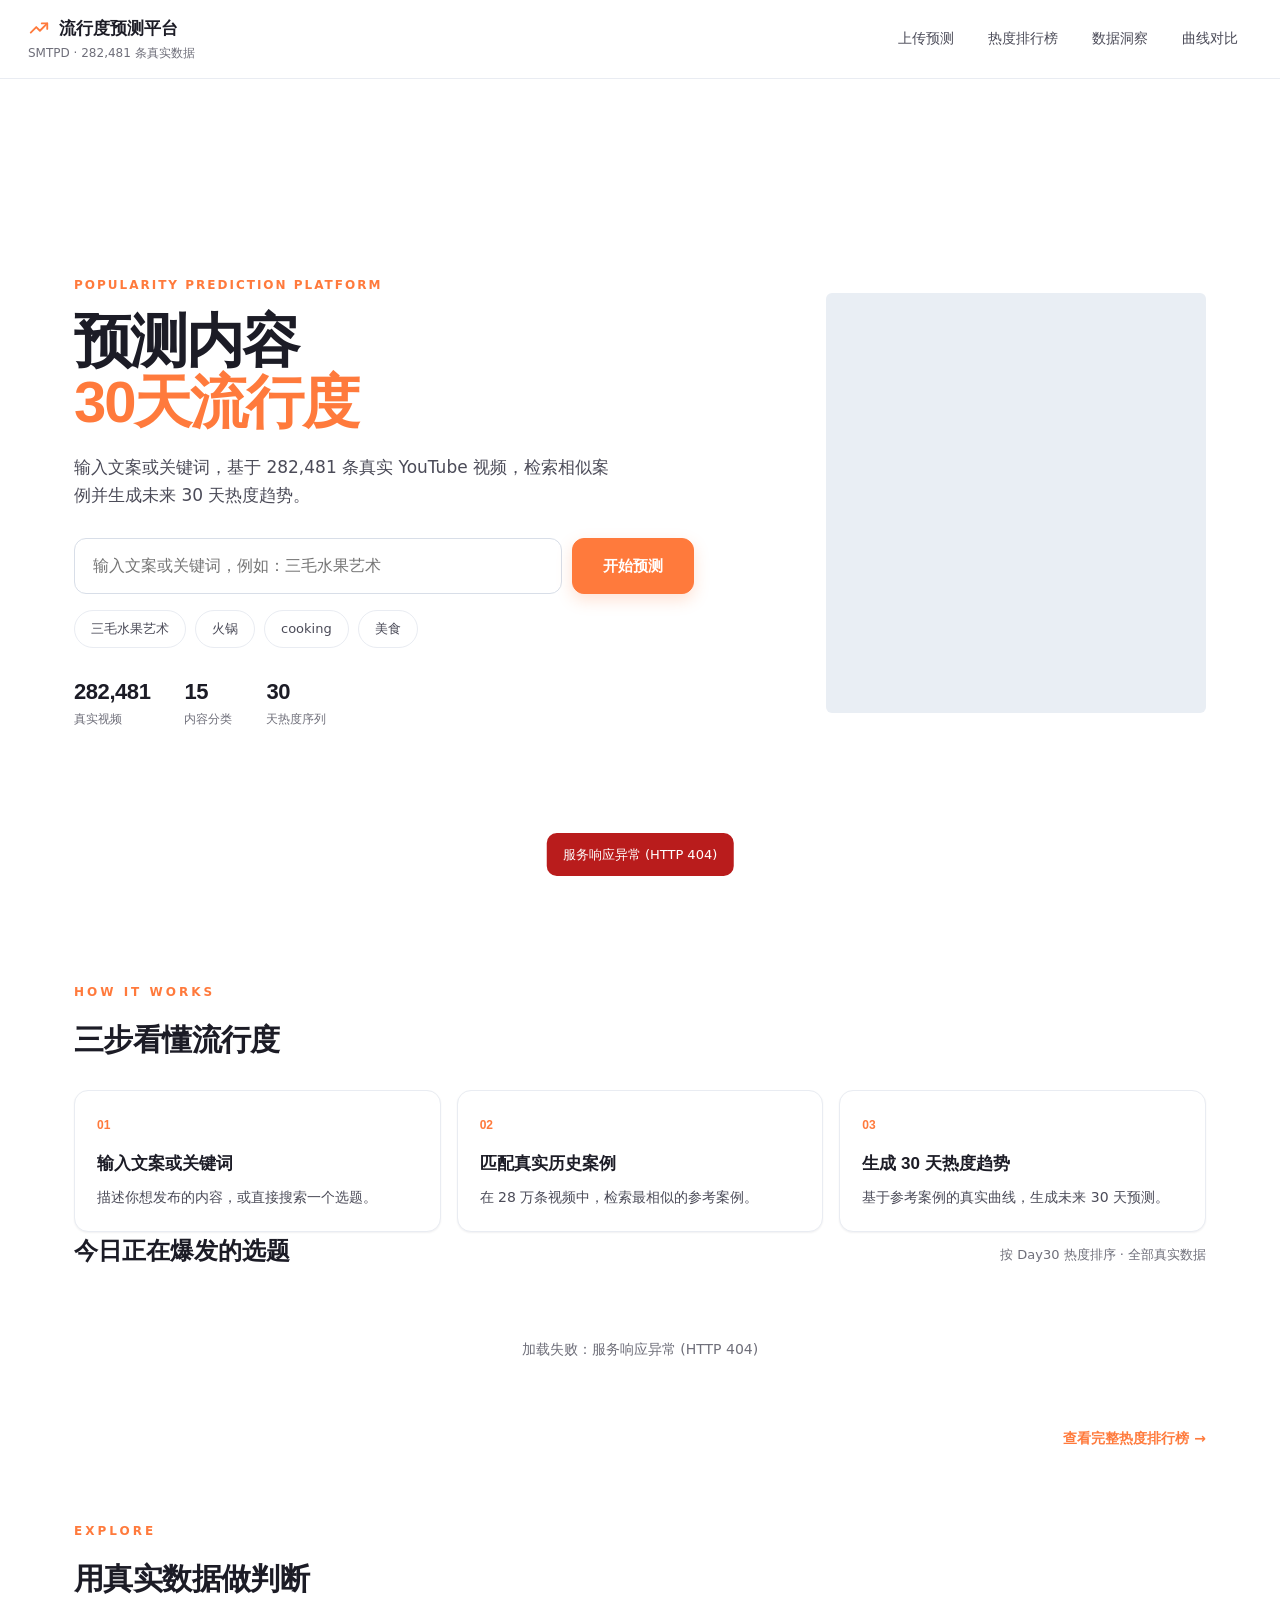
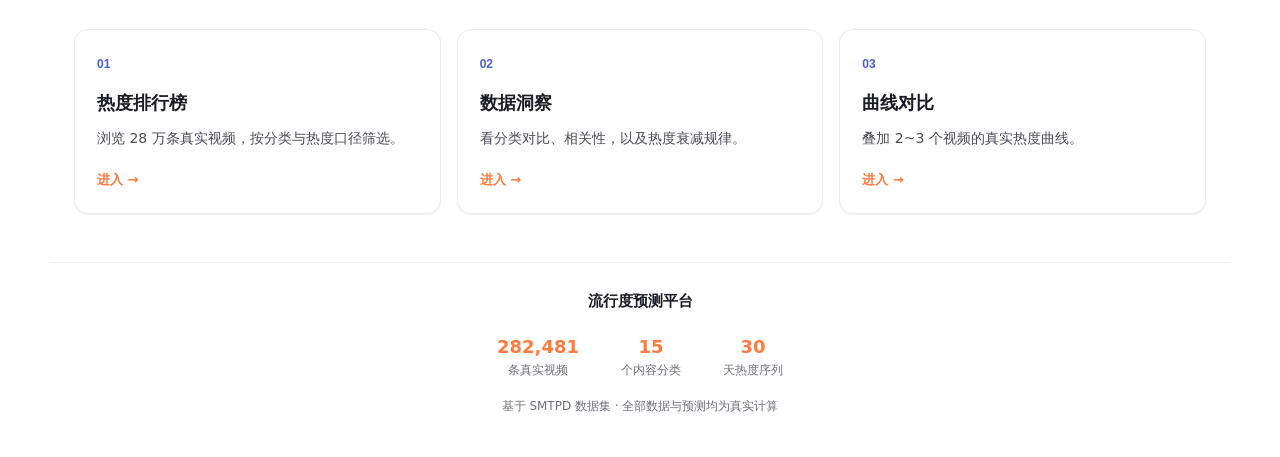
==== commit 46947701: "应用确认版首页风格：纯白底+圆润字体+橙主蓝辅" ====
--- a/src/main/resources/static/index.html
+++ b/src/main/resources/static/index.html
@@ -34,7 +34,7 @@
         <div class="hero-split">
             <div class="hero-copy">
                 <div class="page-overline">POPULARITY PREDICTION PLATFORM</div>
-                <h1>预测内容<br>30 天流行度</h1>
+                <h1>预测内容<br><span class="mark">30天流行度</span></h1>
                 <p class="hero-sub">输入文案或关键词，基于 282,481 条真实 YouTube 视频，检索相似案例并生成未来 30 天热度趋势。</p>
                 <div class="trend-search-wrap">
                     <input id="trend-search" class="input trend-search" type="text"
@@ -123,9 +123,8 @@
             <h1>上传预测</h1>
             <p>上传图片与文案，检索最相似的历史视频，预测未来 30 天热度曲线。</p>
         </div>
-        <div class="predict-stack">
-            <div class="card-panel reveal">
-                <div class="result-subtitle">上传图片</div>
+        <div class="predict-panel card-panel reveal">
+            <div class="predict-input-row">
                 <div id="upload-zone" class="upload-zone">
                     <input id="predict-file" type="file" accept="image/*" hidden>
                     <div id="upload-hint" class="upload-hint">
@@ -138,20 +137,19 @@
                         <button id="upload-clear" class="btn" type="button">移除图片</button>
                     </div>
                 </div>
-            </div>
-            <div class="card-panel reveal">
-                <div class="result-subtitle">文案</div>
-                <label class="field-label" for="predict-text">描述你想发布的内容</label>
-                <textarea id="predict-text" class="input textarea" rows="4"
-                          placeholder="输入视频文案，例如：今天教大家做一道红烧肉"></textarea>
-                <div class="predict-actions">
-                    <label class="field-label" for="predict-topk">参考案例数</label>
-                    <select id="predict-topk" class="input">
-                        <option value="3">3</option>
-                        <option value="5" selected>5</option>
-                        <option value="10">10</option>
-                    </select>
-                    <button id="predict-submit" class="btn primary">开始预测</button>
+                <div class="predict-fields">
+                    <label class="field-label" for="predict-text">文案</label>
+                    <textarea id="predict-text" class="input textarea" rows="4"
+                              placeholder="输入视频文案，例如：今天教大家做一道红烧肉"></textarea>
+                    <div class="predict-actions">
+                        <label class="field-label" for="predict-topk">参考案例数</label>
+                        <select id="predict-topk" class="input">
+                            <option value="3">3</option>
+                            <option value="5" selected>5</option>
+                            <option value="10">10</option>
+                        </select>
+                        <button id="predict-submit" class="btn primary">开始预测</button>
+                    </div>
                 </div>
             </div>
         </div>
--- a/src/main/resources/static/css/style.css
+++ b/src/main/resources/static/css/style.css
@@ -1,17 +1,20 @@
 :root {
-    --bg: #f6f6f1;
-    --surface: #fffdfa;
-    --surface-soft: #f1efe8;
-    --border: #e7e2d7;
-    --border-strong: #d8d1c2;
-    --text: #161616;
-    --text-secondary: #52525b;
-    --text-muted: #71717a;
-    --primary: #2563eb;
-    --primary-strong: #1d4ed8;
-    --primary-weak: #eef4ff;
-    --accent: #f97316;
+    --bg: #ffffff;
+    --surface: #ffffff;
+    --surface-soft: #f3f5f9;
+    --border: #e9ecf2;
+    --border-strong: #d8dee8;
+    --text: #1c1c26;
+    --text-secondary: #4b4b58;
+    --text-muted: #6f6f7a;
+    --primary: #ff7a3c;
+    --primary-strong: #f06523;
+    --primary-weak: #fff1e7;
+    --accent: #ff7a3c;
     --accent-weak: #fff1e7;
+    --blue: #4a5fd0;
+    --blue-weak: #eef3fd;
+    --green: #17a37c;
     --danger: #dc2626;
     --success: #16a34a;
     --shadow-sm: 0 1px 2px rgba(15, 23, 42, 0.06);
@@ -233,7 +236,7 @@
     border-color: var(--primary);
     color: #ffffff;
     font-weight: 600;
-    box-shadow: 0 6px 16px rgba(37, 99, 235, 0.22);
+    box-shadow: 0 6px 16px rgba(255, 122, 60, 0.22);
 }
 
 .btn.primary:hover:not(:disabled) {
@@ -732,15 +735,34 @@
 }
 
 /* ---- predict page ---- */
-.predict-stack {
+.predict-panel {
+    margin-bottom: 22px;
+}
+
+.predict-input-row {
+    display: flex;
+    gap: 20px;
+    align-items: stretch;
+}
+
+.predict-fields {
+    flex: 1;
+    min-width: 0;
     display: flex;
     flex-direction: column;
-    gap: 20px;
-    margin-bottom: 22px;
+}
+
+.predict-fields .textarea {
+    flex: 1;
+    min-height: 120px;
 }
 
 .upload-zone {
-    width: 100%;
+    width: 340px;
+    flex-shrink: 0;
+    display: flex;
+    flex-direction: column;
+    justify-content: center;
     border: 1px dashed var(--border-strong);
     border-radius: 12px;
     padding: 26px 16px;
@@ -1641,6 +1663,10 @@
         grid-template-columns: 1fr;
     }
 
+    .predict-input-row {
+        flex-direction: column;
+    }
+
     .upload-zone {
         width: 100%;
     }
@@ -1649,3 +1675,41 @@
         width: 100%;
     }
 }
+
+/* ---- 圆润字体与主色强调 ---- */
+:root {
+    --font-round: "Arial Rounded MT Bold", "YouYuan", "幼圆", "PingFang SC", "Microsoft YaHei", sans-serif;
+}
+
+h1,
+h2,
+h3,
+.hero-copy h1,
+.page-head h1,
+.section-title,
+.how-step h3,
+.capability-card h3,
+.preview-title,
+.card-title {
+    font-family: var(--font-round);
+}
+
+.hero-stat-num,
+.stat b,
+.result-kpi-value,
+.insight-kpi-value,
+.metric-value,
+.rank-num,
+.how-num,
+.capability-num,
+.hero-copy .mark {
+    font-family: var(--font-round);
+}
+
+.hero-copy .mark {
+    color: var(--accent);
+}
+
+.capability-num {
+    color: var(--blue);
+}
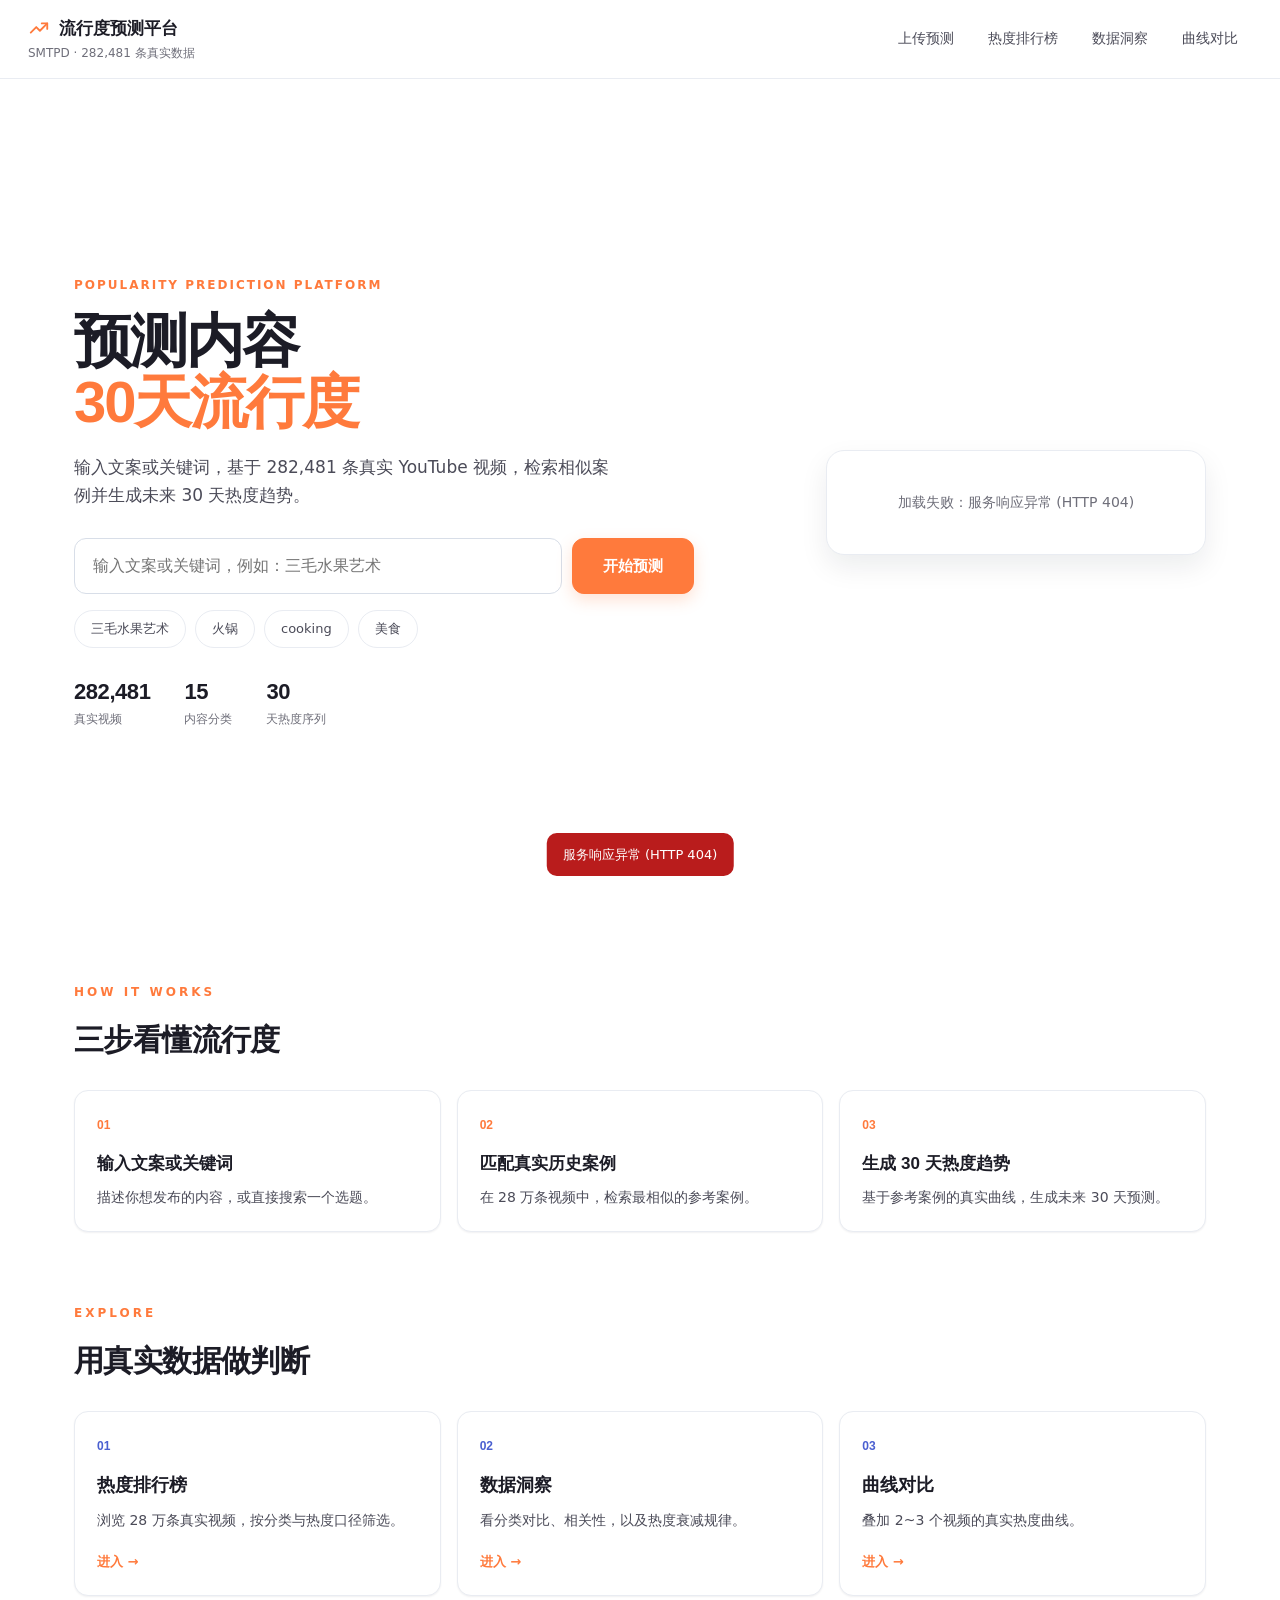
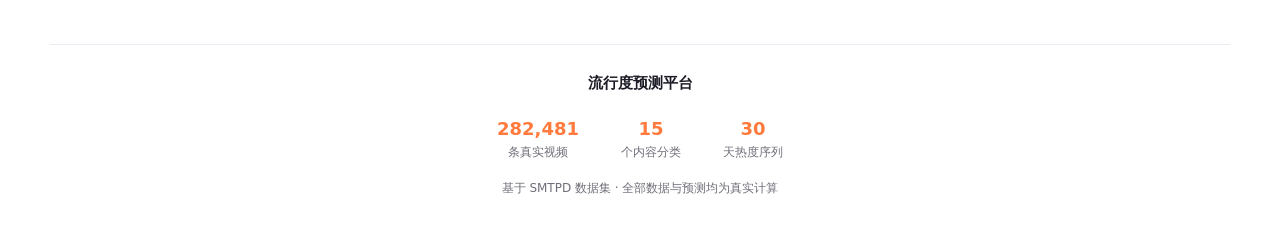
==== commit 7e4fe370: "首页删除「今日正在爆发的选题」区块，三步说明后直接接能力卡" ====
--- a/src/main/resources/static/index.html
+++ b/src/main/resources/static/index.html
@@ -77,17 +77,6 @@
                     <h3>生成 30 天热度趋势</h3>
                     <p>基于参考案例的真实曲线，生成未来 30 天预测。</p>
                 </div>
-            </div>
-        </div>
-
-        <div class="trend-hot section-block reveal">
-            <div class="trend-hot-head">
-                <span class="trend-hot-title">今日正在爆发的选题</span>
-                <span class="trend-hot-sub">按 Day30 热度排序 · 全部真实数据</span>
-            </div>
-            <div id="trend-hot-grid" class="trend-hot-grid"></div>
-            <div class="trend-more">
-                <a class="trend-more-link" href="#/ranking">查看完整热度排行榜 →</a>
             </div>
         </div>
 
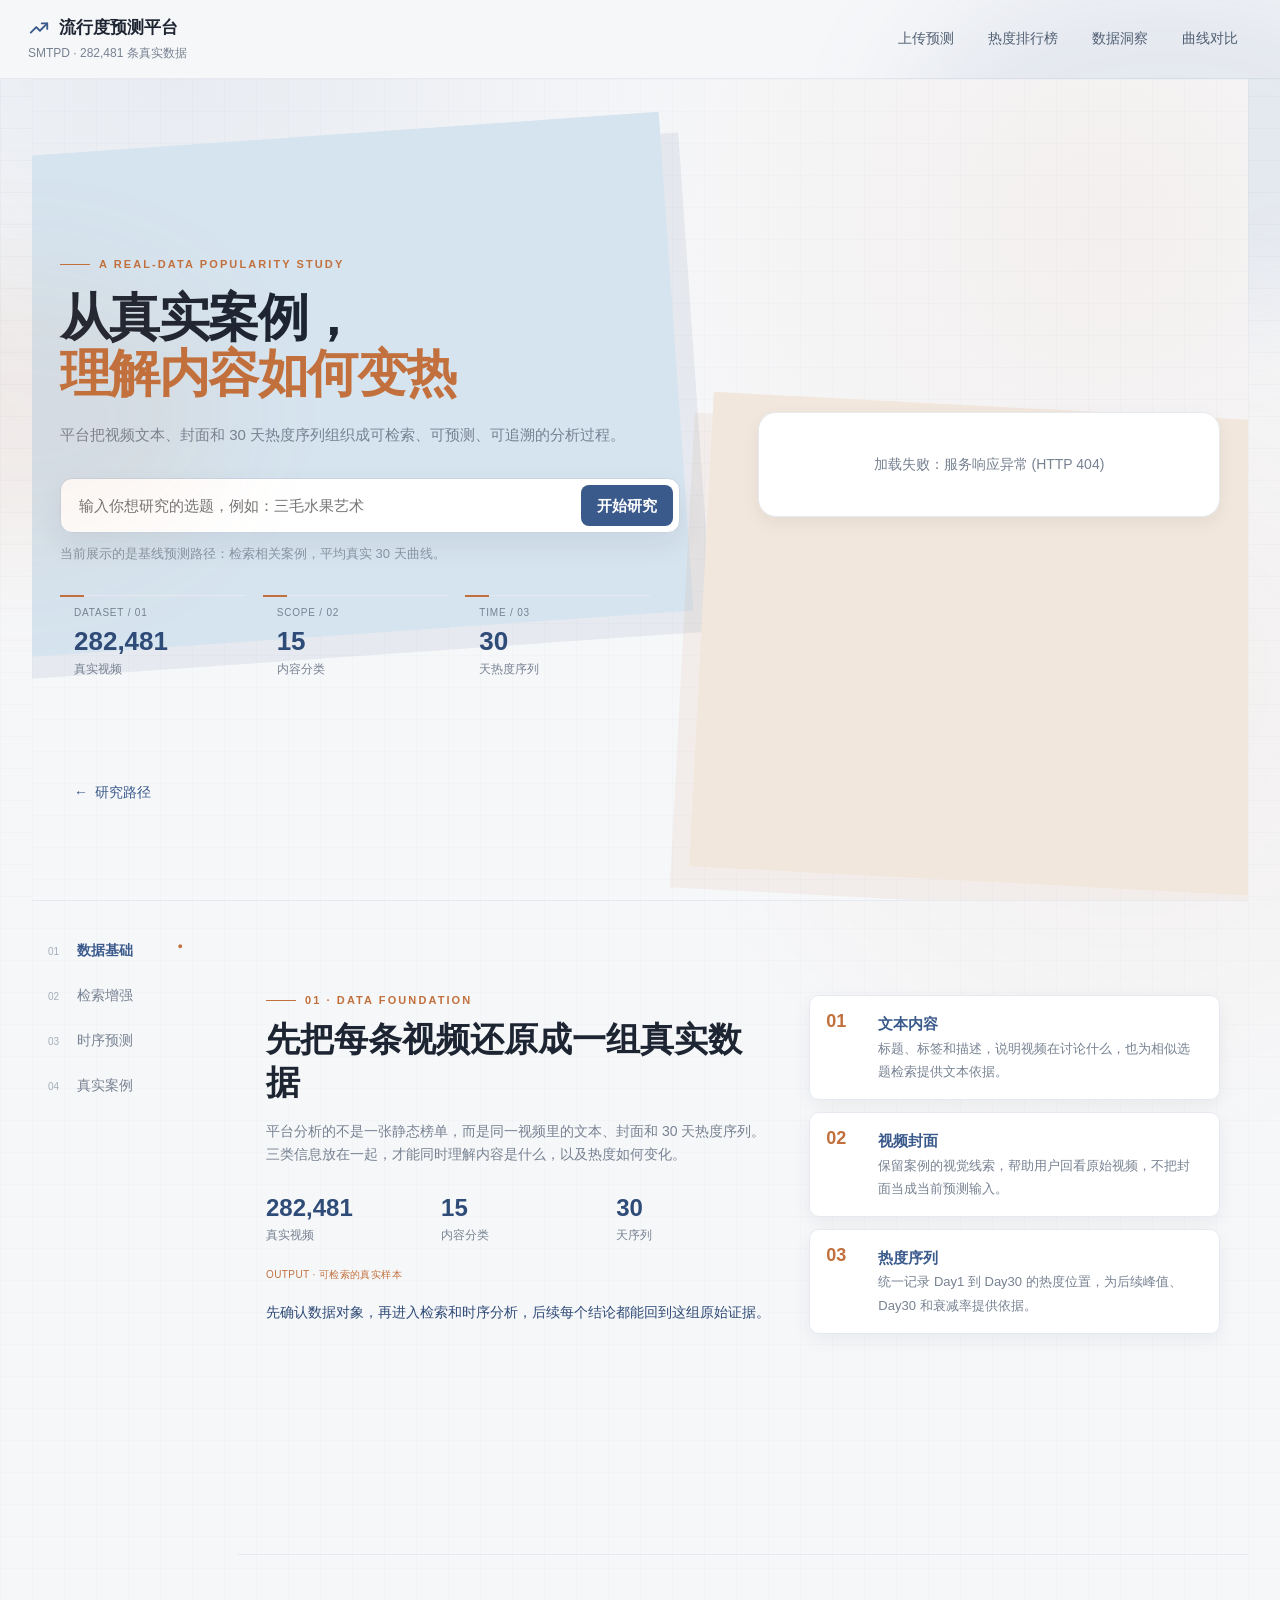
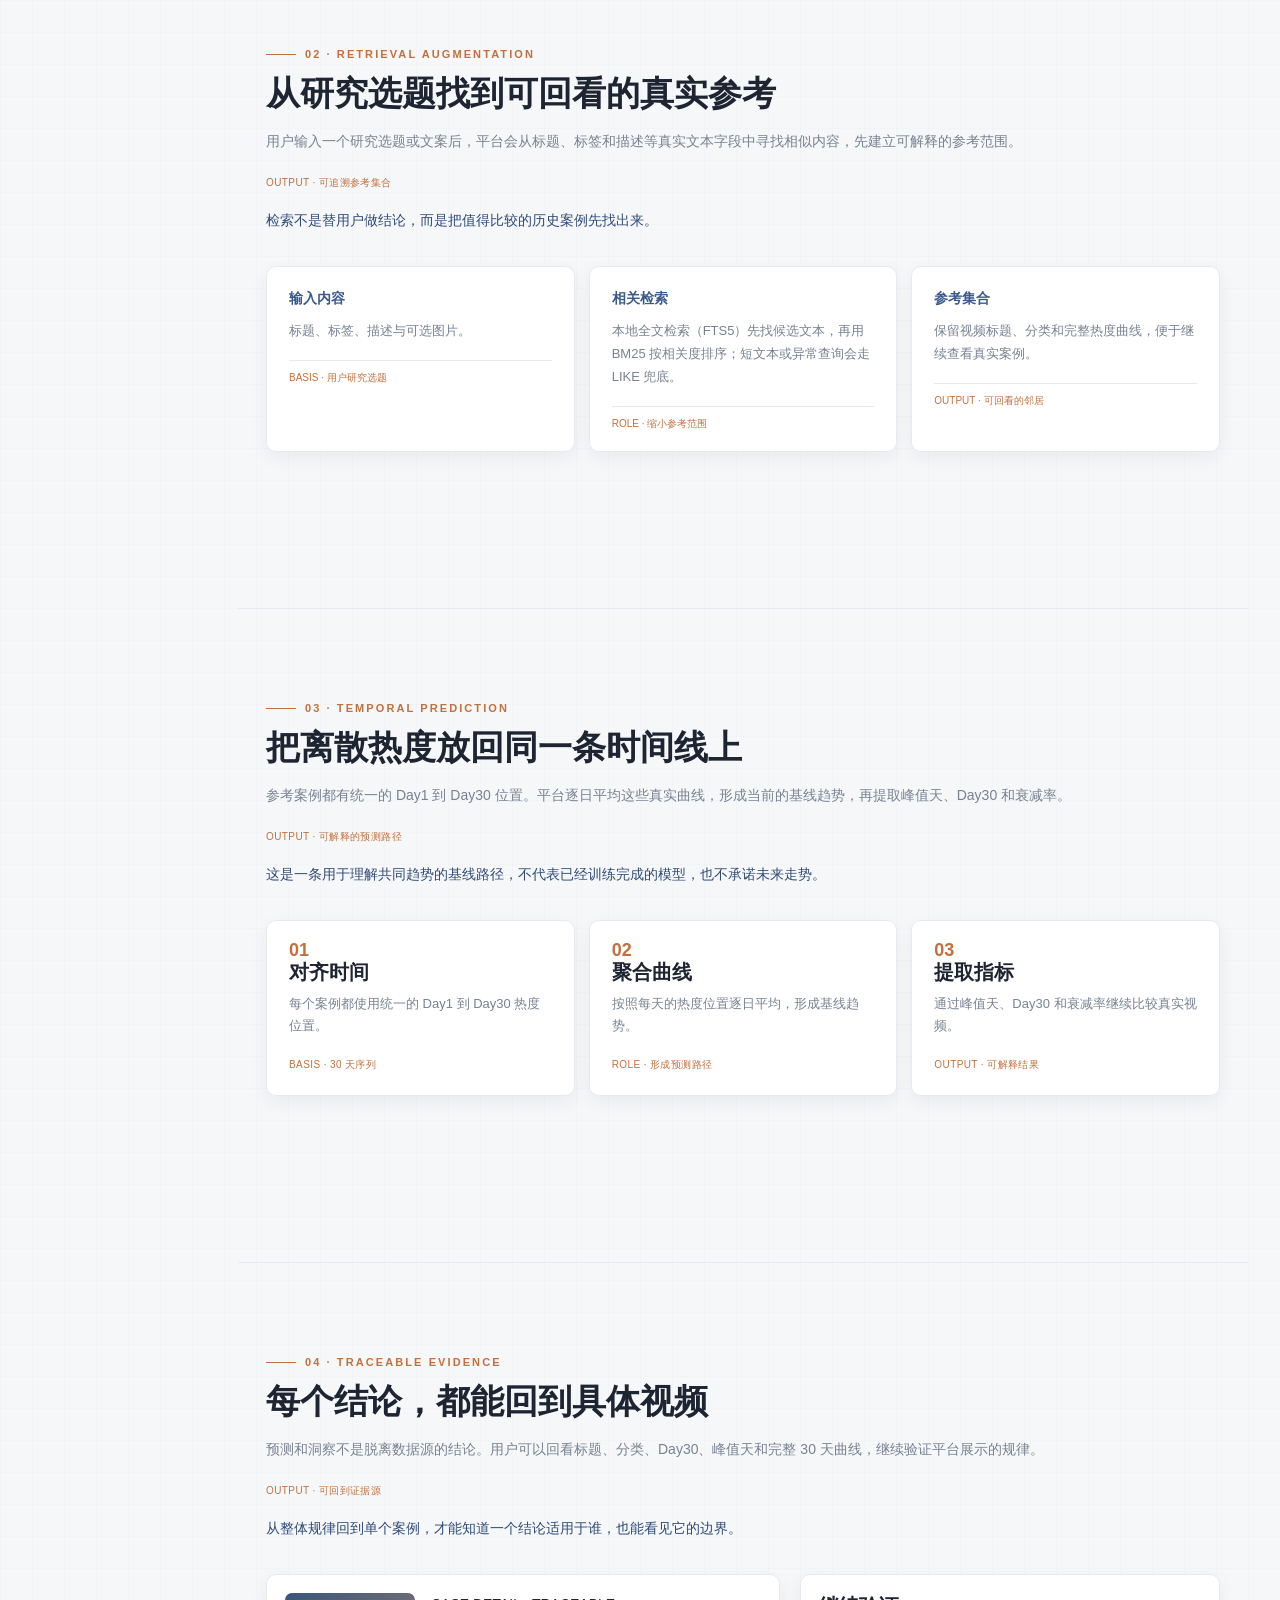
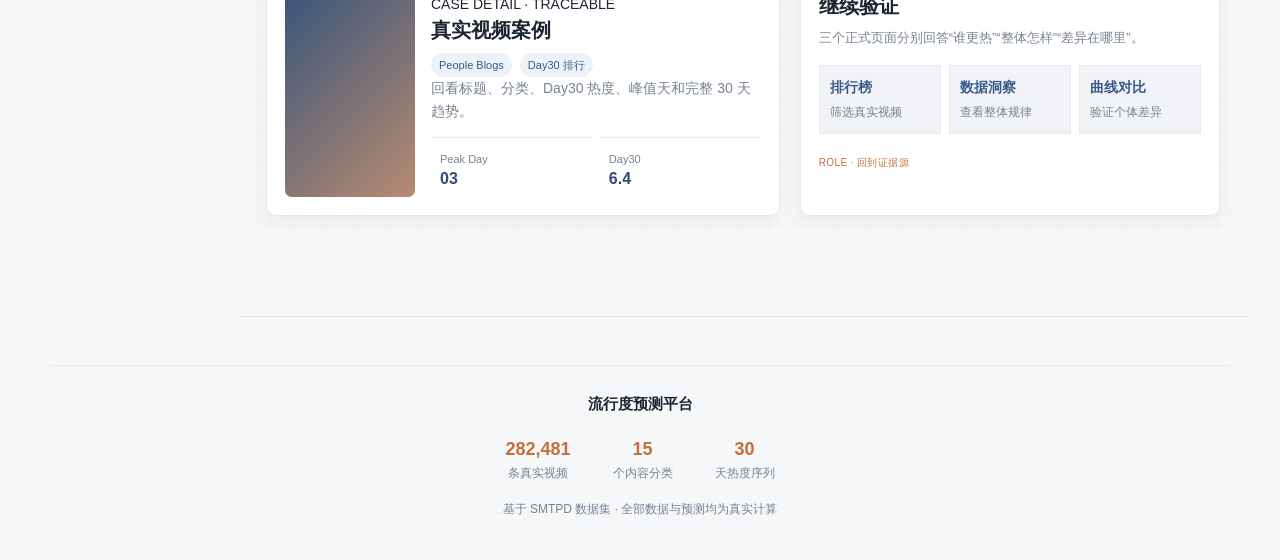
==== commit 1f46b4e6: "迁移研究型首页并固化桌面端规范 将首页原型迁移到正式平台，统一研究型视觉、真实案例预览与章节导航，同时补充桌面 Edge 校验、交接文档和前端工程规范。" ====
--- a/src/main/resources/static/index.html
+++ b/src/main/resources/static/index.html
@@ -2,11 +2,10 @@
 <html lang="zh-CN">
 <head>
     <meta charset="UTF-8">
-    <meta name="viewport" content="width=device-width, initial-scale=1.0">
     <meta name="color-scheme" content="light">
     <title>多模态社交媒体流行度预测与可视化分析平台</title>
     <link rel="icon" href="img/favicon.svg" type="image/svg+xml">
-    <link rel="stylesheet" href="css/style.css?v=20260818">
+    <link rel="stylesheet" href="css/style.css?v=20260918-home-grid-2">
 </head>
 <body>
 <header class="topbar">
@@ -31,77 +30,85 @@
 
 <main>
     <section id="page-trend" class="page active">
-        <div class="hero-split">
+        <section class="hero" id="hero">
             <div class="hero-copy">
-                <div class="page-overline">POPULARITY PREDICTION PLATFORM</div>
-                <h1>预测内容<br><span class="mark">30天流行度</span></h1>
-                <p class="hero-sub">输入文案或关键词，基于 282,481 条真实 YouTube 视频，检索相似案例并生成未来 30 天热度趋势。</p>
-                <div class="trend-search-wrap">
-                    <input id="trend-search" class="input trend-search" type="text"
-                           placeholder="输入文案或关键词，例如：三毛水果艺术">
-                    <button id="trend-search-btn" class="btn primary">开始预测</button>
-                </div>
-                <div class="trend-chips">
-                    <span class="trend-chip">三毛水果艺术</span>
-                    <span class="trend-chip">火锅</span>
-                    <span class="trend-chip">cooking</span>
-                    <span class="trend-chip">美食</span>
-                </div>
-                <div class="hero-stats">
-                    <div class="hero-stat"><span class="hero-stat-num">282,481</span><span class="hero-stat-label">真实视频</span></div>
-                    <div class="hero-stat"><span class="hero-stat-num">15</span><span class="hero-stat-label">内容分类</span></div>
-                    <div class="hero-stat"><span class="hero-stat-num">30</span><span class="hero-stat-label">天热度序列</span></div>
-                </div>
-            </div>
-            <div class="hero-preview reveal" id="hero-preview" aria-label="今日爆款预览">
+                <div class="eyebrow">A REAL-DATA POPULARITY STUDY</div>
+                <h1><span class="title-lead">从真实案例，</span><span class="title-accent">理解内容如何变热</span></h1>
+                <p>平台把视频文本、封面和 30 天热度序列组织成可检索、可预测、可追溯的分析过程。</p>
+                <div class="search">
+                    <input id="trend-search" type="text" placeholder="输入你想研究的选题，例如：三毛水果艺术">
+                    <button id="trend-search-btn" type="button">开始研究</button>
+                </div>
+                <p class="hero-note">当前展示的是基线预测路径：检索相关案例，平均真实 30 天曲线。</p>
+                <div class="stats">
+                    <div class="stat"><span class="stat-index">DATASET / 01</span><strong>282,481</strong><span>真实视频</span></div>
+                    <div class="stat"><span class="stat-index">SCOPE / 02</span><strong>15</strong><span>内容分类</span></div>
+                    <div class="stat"><span class="stat-index">TIME / 03</span><strong>30</strong><span>天热度序列</span></div>
+                </div>
+            </div>
+            <a class="start-btn" href="#data">研究路径</a>
+            <div class="hero-preview" id="hero-preview" aria-label="真实案例预览">
                 <div class="preview-skeleton skeleton"></div>
             </div>
-        </div>
-
-        <div class="section-block how-section reveal">
-            <div class="section-eyebrow">HOW IT WORKS</div>
-            <h2 class="section-title">三步看懂流行度</h2>
-            <div class="how-grid">
-                <div class="how-step">
-                    <span class="how-num">01</span>
-                    <h3>输入文案或关键词</h3>
-                    <p>描述你想发布的内容，或直接搜索一个选题。</p>
-                </div>
-                <div class="how-step">
-                    <span class="how-num">02</span>
-                    <h3>匹配真实历史案例</h3>
-                    <p>在 28 万条视频中，检索最相似的参考案例。</p>
-                </div>
-                <div class="how-step">
-                    <span class="how-num">03</span>
-                    <h3>生成 30 天热度趋势</h3>
-                    <p>基于参考案例的真实曲线，生成未来 30 天预测。</p>
-                </div>
-            </div>
-        </div>
-
-        <div class="section-block capability-section reveal">
-            <div class="section-eyebrow">EXPLORE</div>
-            <h2 class="section-title">用真实数据做判断</h2>
-            <div class="capability-grid">
-                <a class="capability-card" href="#/ranking">
-                    <span class="capability-num">01</span>
-                    <h3>热度排行榜</h3>
-                    <p>浏览 28 万条真实视频，按分类与热度口径筛选。</p>
-                    <span class="capability-link">进入 →</span>
-                </a>
-                <a class="capability-card" href="#/insights">
-                    <span class="capability-num">02</span>
-                    <h3>数据洞察</h3>
-                    <p>看分类对比、相关性，以及热度衰减规律。</p>
-                    <span class="capability-link">进入 →</span>
-                </a>
-                <a class="capability-card" href="#/compare">
-                    <span class="capability-num">03</span>
-                    <h3>曲线对比</h3>
-                    <p>叠加 2~3 个视频的真实热度曲线。</p>
-                    <span class="capability-link">进入 →</span>
-                </a>
+        </section>
+
+        <div class="chapter-layout">
+            <nav class="chapter-bar" aria-label="首页章节">
+                <a class="chapter-link active" data-index="01" href="#data">数据基础</a>
+                <a class="chapter-link" data-index="02" href="#retrieval">检索增强</a>
+                <a class="chapter-link" data-index="03" href="#temporal">时序预测</a>
+                <a class="chapter-link" data-index="04" href="#case">真实案例</a>
+            </nav>
+            <div class="chapter-content">
+                <section class="chapter" id="data">
+                    <div class="chapter-inner data-grid">
+                        <div class="data-copy">
+                            <div class="eyebrow">01 · DATA FOUNDATION</div>
+                            <h2>先把每条视频还原成一组真实数据</h2>
+                            <p>平台分析的不是一张静态榜单，而是同一视频里的文本、封面和 30 天热度序列。三类信息放在一起，才能同时理解内容是什么，以及热度如何变化。</p>
+                            <div class="data-points">
+                                <div class="data-point"><strong>282,481</strong><span>真实视频</span></div>
+                                <div class="data-point"><strong>15</strong><span>内容分类</span></div>
+                                <div class="data-point"><strong>30</strong><span>天序列</span></div>
+                            </div>
+                            <span class="evidence-label">OUTPUT · 可检索的真实样本</span>
+                            <p class="chapter-close">先确认数据对象，再进入检索和时序分析，后续每个结论都能回到这组原始证据。</p>
+                        </div>
+                        <div class="data-diagram">
+                            <div class="data-evidence"><strong>01</strong><div><b>文本内容</b><span>标题、标签和描述，说明视频在讨论什么，也为相似选题检索提供文本依据。</span></div></div>
+                            <div class="data-evidence"><strong>02</strong><div><b>视频封面</b><span>保留案例的视觉线索，帮助用户回看原始视频，不把封面当成当前预测输入。</span></div></div>
+                            <div class="data-evidence"><strong>03</strong><div><b>热度序列</b><span>统一记录 Day1 到 Day30 的热度位置，为后续峰值、Day30 和衰减率提供依据。</span></div></div>
+                        </div>
+                    </div>
+                </section>
+                <section class="chapter" id="retrieval">
+                    <div class="chapter-inner retrieval-layout">
+                        <div class="retrieval-copy">
+                            <div class="eyebrow">02 · RETRIEVAL AUGMENTATION</div>
+                            <h2>从研究选题找到可回看的真实参考</h2>
+                            <p>用户输入一个研究选题或文案后，平台会从标题、标签和描述等真实文本字段中寻找相似内容，先建立可解释的参考范围。</p>
+                            <span class="evidence-label">OUTPUT · 可追溯参考集合</span>
+                            <p class="chapter-close">检索不是替用户做结论，而是把值得比较的历史案例先找出来。</p>
+                        </div>
+                        <div class="retrieval-flow">
+                            <div class="flow-card"><b>输入内容</b><span>标题、标签、描述与可选图片。</span><small class="flow-meta">BASIS · 用户研究选题</small></div>
+                            <div class="flow-card"><b>相关检索</b><span>本地全文检索（FTS5）先找候选文本，再用 BM25 按相关度排序；短文本或异常查询会走 LIKE 兜底。</span><small class="flow-meta">ROLE · 缩小参考范围</small></div>
+                            <div class="flow-card"><b>参考集合</b><span>保留视频标题、分类和完整热度曲线，便于继续查看真实案例。</span><small class="flow-meta">OUTPUT · 可回看的邻居</small></div>
+                        </div>
+                    </div>
+                </section>
+                <section class="chapter" id="temporal">
+                    <div class="chapter-inner temporal-layout">
+                        <div class="chapter-copy"><div class="eyebrow">03 · TEMPORAL PREDICTION</div><h2>把离散热度放回同一条时间线上</h2><p>参考案例都有统一的 Day1 到 Day30 位置。平台逐日平均这些真实曲线，形成当前的基线趋势，再提取峰值天、Day30 和衰减率。</p><span class="evidence-label">OUTPUT · 可解释的预测路径</span><p class="chapter-close">这是一条用于理解共同趋势的基线路径，不代表已经训练完成的模型，也不承诺未来走势。</p></div>
+                        <div class="method-grid"><article class="method"><div class="method-num">01</div><h3>对齐时间</h3><p>每个案例都使用统一的 Day1 到 Day30 热度位置。</p><span class="evidence-label">BASIS · 30 天序列</span></article><article class="method"><div class="method-num">02</div><h3>聚合曲线</h3><p>按照每天的热度位置逐日平均，形成基线趋势。</p><span class="evidence-label">ROLE · 形成预测路径</span></article><article class="method"><div class="method-num">03</div><h3>提取指标</h3><p>通过峰值天、Day30 和衰减率继续比较真实视频。</p><span class="evidence-label">OUTPUT · 可解释结果</span></article></div>
+                    </div>
+                </section>
+                <section class="chapter" id="case">
+                    <div class="chapter-inner case-section">
+                        <div class="chapter-copy"><div class="eyebrow">04 · TRACEABLE EVIDENCE</div><h2>每个结论，都能回到具体视频</h2><p>预测和洞察不是脱离数据源的结论。用户可以回看标题、分类、Day30、峰值天和完整 30 天曲线，继续验证平台展示的规律。</p><span class="evidence-label">OUTPUT · 可回到证据源</span><p class="chapter-close">从整体规律回到单个案例，才能知道一个结论适用于谁，也能看见它的边界。</p></div>
+                        <div class="case-layout"><article class="case-card"><div class="case-cover"></div><div><div class="evidence-kicker">CASE DETAIL · TRACEABLE</div><h3>真实视频案例</h3><div class="case-meta"><span>People Blogs</span><span>Day30 排行</span></div><p>回看标题、分类、Day30 热度、峰值天和完整 30 天趋势。</p><div class="case-stats"><div><small>Peak Day</small><b>03</b></div><div><small>Day30</small><b>6.4</b></div></div></div></article><article class="route-card"><h3>继续验证</h3><p>三个正式页面分别回答“谁更热”“整体怎样”“差异在哪里”。</p><div class="route-list"><a class="route" href="#/ranking"><b>排行榜</b><span>筛选真实视频</span></a><a class="route" href="#/insights"><b>数据洞察</b><span>查看整体规律</span></a><a class="route" href="#/compare"><b>曲线对比</b><span>验证个体差异</span></a></div><span class="evidence-label">ROLE · 回到证据源</span></article></div>
+                    </div>
+                </section>
             </div>
         </div>
     </section>
@@ -363,16 +370,16 @@
 
 <div id="toast" class="toast"></div>
 
-<script src="lib/echarts.min.js?v=20260818"></script>
-<script src="js/theme.js?v=20260818"></script>
+<script src="lib/echarts.min.js?v=20260917"></script>
+<script src="js/theme.js?v=20260917"></script>
 <script src="js/effects.js?v=20260818"></script>
 <script src="js/api.js?v=20260818"></script>
-<script src="js/app.js?v=20260818"></script>
-<script src="js/router.js?v=20260818"></script>
+<script src="js/app.js?v=20260918-home-migration"></script>
+<script src="js/router.js?v=20260918-home-migration"></script>
 <script src="js/predict.js?v=20260818"></script>
 <script src="js/ranking.js?v=20260818"></script>
 <script src="js/insights.js?v=20260818"></script>
 <script src="js/compare.js?v=20260818"></script>
-<script src="js/trend.js?v=20260818"></script>
+<script src="js/trend.js?v=20260918-home-migration"></script>
 </body>
 </html>
--- a/src/main/resources/static/css/style.css
+++ b/src/main/resources/static/css/style.css
@@ -38,6 +38,7 @@
     color: var(--text);
     font-size: 14px;
     line-height: 1.65;
+    min-width: 1180px;
     -webkit-font-smoothing: antialiased;
 }
 
@@ -1631,51 +1632,6 @@
     background: #15803d;
 }
 
-/* ---- responsive ---- */
-@media (max-width: 900px) {
-    .topbar {
-        flex-wrap: wrap;
-        padding: 12px 16px;
-    }
-
-    main {
-        padding: 22px 16px 40px;
-    }
-
-    .hero-split {
-        flex-direction: column;
-        align-items: stretch;
-        gap: 28px;
-        min-height: 0;
-        padding-top: 24px;
-    }
-
-    .hero-copy h1 {
-        font-size: 40px;
-    }
-
-    .hero-preview {
-        flex: 1 1 auto;
-    }
-
-    .how-grid,
-    .capability-grid {
-        grid-template-columns: 1fr;
-    }
-
-    .predict-input-row {
-        flex-direction: column;
-    }
-
-    .upload-zone {
-        width: 100%;
-    }
-
-    .compare-picker {
-        width: 100%;
-    }
-}
-
 /* ---- 圆润字体与主色强调 ---- */
 :root {
     --font-round: "Arial Rounded MT Bold", "YouYuan", "幼圆", "PingFang SC", "Microsoft YaHei", sans-serif;
@@ -1713,3 +1669,1030 @@
 .capability-num {
     color: var(--blue);
 }
+
+/* ---- 首页区块划入效果 ---- */
+.how-section.reveal {
+    transform: translateX(-42px);
+}
+
+.capability-section.reveal {
+    transform: translateX(42px);
+}
+
+.how-section.reveal.in,
+.capability-section.reveal.in {
+    transform: none;
+}
+
+.how-step,
+.capability-card {
+    opacity: 0;
+    transform: translateY(24px);
+    transition: opacity 0.5s ease, transform 0.5s ease;
+}
+
+.how-section.reveal.in .how-step,
+.capability-section.reveal.in .capability-card {
+    opacity: 1;
+    transform: none;
+}
+
+.how-section.reveal.in .how-step:nth-child(1),
+.capability-section.reveal.in .capability-card:nth-child(1) {
+    transition-delay: 0ms;
+}
+
+.how-section.reveal.in .how-step:nth-child(2),
+.capability-section.reveal.in .capability-card:nth-child(2) {
+    transition-delay: 90ms;
+}
+
+.how-section.reveal.in .how-step:nth-child(3),
+.capability-section.reveal.in .capability-card:nth-child(3) {
+    transition-delay: 180ms;
+}
+
+/* ---- academic soft theme ---- */
+:root {
+    --bg: #f6f7f9;
+    --surface: #ffffff;
+    --surface-soft: #f1f3f6;
+    --border: #e6eaf0;
+    --border-strong: #d5dce6;
+    --text: #1e2532;
+    --text-secondary: #536071;
+    --text-muted: #778292;
+    --primary: #3a5a8c;
+    --primary-strong: #2f4b77;
+    --primary-weak: #edf2f8;
+    --accent: #c2703d;
+    --accent-weak: #f7eee8;
+    --blue: #3a5a8c;
+    --green: #4f806f;
+    --danger: #b7655c;
+    --success: #4f806f;
+    --shadow-sm: 0 6px 18px rgba(30, 37, 50, 0.06);
+    --shadow-md: 0 10px 28px rgba(30, 37, 50, 0.09);
+    --radius: 12px;
+    --font-sans: "Noto Sans SC", "PingFang SC", "Microsoft YaHei", sans-serif;
+    --font-serif: "Noto Serif SC", "Songti SC", "STSong", serif;
+    --font-data: Inter, "IBM Plex Sans", "Segoe UI", sans-serif;
+}
+
+body {
+    font-family: var(--font-sans);
+    background-color: var(--bg);
+    background-image:
+        radial-gradient(circle at 12% 0%, rgba(58, 90, 140, 0.075), transparent 34rem),
+        radial-gradient(circle at 88% 18%, rgba(194, 112, 61, 0.06), transparent 30rem),
+        linear-gradient(rgba(58, 90, 140, 0.018) 1px, transparent 1px),
+        linear-gradient(90deg, rgba(58, 90, 140, 0.018) 1px, transparent 1px);
+    background-size: auto, auto, 32px 32px, 32px 32px;
+    position: relative;
+    isolation: isolate;
+    overflow-x: hidden;
+}
+
+body::before,
+body::after {
+    content: "";
+    position: fixed;
+    inset: 0;
+    pointer-events: none;
+    z-index: 0;
+}
+
+/* Low-contrast paper grain keeps the pale canvas from feeling flat. */
+body::before {
+    opacity: .035;
+    background-image:
+        repeating-linear-gradient(
+            0deg,
+            rgba(30, 37, 50, .08) 0,
+            rgba(30, 37, 50, .08) 1px,
+            transparent 1px,
+            transparent 4px
+        );
+}
+
+/* The grid fades before it reaches the content-heavy lower page. */
+body::after {
+    opacity: .065;
+    background-image:
+        linear-gradient(rgba(58, 90, 140, .18) 1px, transparent 1px),
+        linear-gradient(90deg, rgba(58, 90, 140, .18) 1px, transparent 1px);
+    background-size: 32px 32px;
+    -webkit-mask-image: linear-gradient(to bottom, #000 0%, #000 34%, transparent 84%);
+    mask-image: linear-gradient(to bottom, #000 0%, #000 34%, transparent 84%);
+}
+
+main,
+.footer,
+.topbar {
+    position: relative;
+    z-index: 1;
+}
+
+.page {
+    position: relative;
+    isolation: isolate;
+}
+
+#page-trend::before,
+#page-predict::before,
+#page-ranking::before,
+#page-insights::before,
+#page-compare::before {
+    content: "";
+    position: absolute;
+    width: 34rem;
+    height: 22rem;
+    top: -7rem;
+    right: -12rem;
+    pointer-events: none;
+    z-index: 0;
+    border-radius: 50%;
+    background: rgba(58, 90, 140, .09);
+    filter: blur(56px);
+}
+
+#page-trend::after {
+    content: "";
+    position: absolute;
+    width: 26rem;
+    height: 18rem;
+    top: 12rem;
+    left: -14rem;
+    pointer-events: none;
+    z-index: 0;
+    border-radius: 50%;
+    background: rgba(194, 112, 61, .07);
+    filter: blur(54px);
+}
+
+#page-predict::before {
+    background: rgba(58, 90, 140, .085);
+}
+
+#page-ranking::before {
+    background: rgba(112, 135, 165, .075);
+}
+
+#page-insights::before {
+    background: rgba(104, 98, 145, .07);
+}
+
+#page-compare::before {
+    background: rgba(194, 112, 61, .075);
+}
+
+.page.active::before,
+.page.active::after {
+    animation: ambientReveal .55s ease both;
+}
+
+.hero-split {
+    position: relative;
+    isolation: isolate;
+}
+
+.hero-split::before,
+.hero-split::after {
+    content: "";
+    position: absolute;
+    pointer-events: none;
+    z-index: -1;
+    border-radius: 50%;
+    filter: blur(18px);
+    transform: rotate(-8deg);
+}
+
+/* The blue field gives the first screen a recognizable visual anchor. */
+.hero-split::before {
+    width: 31rem;
+    height: 24rem;
+    top: 2rem;
+    right: 4rem;
+    background:
+        radial-gradient(ellipse, rgba(58, 90, 140, .18) 0%, rgba(58, 90, 140, .08) 45%, transparent 72%);
+}
+
+/* A smaller warm counterpoint keeps the palette from becoming a blue wash. */
+.hero-split::after {
+    width: 20rem;
+    height: 17rem;
+    top: 16rem;
+    left: 15rem;
+    background:
+        radial-gradient(ellipse, rgba(194, 112, 61, .13) 0%, rgba(194, 112, 61, .045) 48%, transparent 74%);
+}
+
+.hero-copy,
+.hero-preview {
+    position: relative;
+    z-index: 1;
+}
+
+@keyframes ambientReveal {
+    from {
+        opacity: 0;
+        transform: scale(.98);
+    }
+    to {
+        opacity: 1;
+        transform: scale(1);
+    }
+}
+
+.topbar {
+    background: rgba(246, 247, 249, 0.96);
+    border-bottom-color: var(--border);
+    backdrop-filter: none;
+}
+
+.brand-title,
+.page-head h1,
+.hero-copy h1,
+.section-title,
+.how-step h3,
+.capability-card h3,
+.preview-title,
+.card-title,
+.detail-title {
+    font-family: var(--font-serif);
+    font-weight: 600;
+    letter-spacing: 0;
+}
+
+.hero-copy h1 {
+    font-size: 54px;
+    line-height: 1.14;
+}
+
+.page-head h1,
+.section-title {
+    font-size: 30px;
+}
+
+.hero-copy .mark {
+    color: var(--accent);
+    font-family: var(--font-serif);
+    font-weight: 600;
+}
+
+.hero-stat-num,
+.stat-value,
+.result-kpi-value,
+.insight-kpi-value,
+.metric-value,
+.rank-num,
+.how-num,
+.capability-num {
+    font-family: var(--font-data);
+    font-variant-numeric: tabular-nums;
+}
+
+.card-panel,
+.stat,
+.insight-kpi,
+.result-kpi,
+.how-step,
+.capability-card,
+.video-card,
+.preview-card {
+    border-color: var(--border);
+    box-shadow: var(--shadow-sm);
+}
+
+.btn,
+.input {
+    border-color: var(--border-strong);
+    border-radius: 10px;
+}
+
+.btn.primary {
+    background: var(--primary);
+    border-color: var(--primary);
+    box-shadow: 0 6px 16px rgba(58, 90, 140, 0.18);
+}
+
+.btn.primary:hover:not(:disabled) {
+    background: var(--primary-strong);
+    border-color: var(--primary-strong);
+}
+
+.btn:hover:not(:disabled),
+.video-card:hover,
+.capability-card:hover {
+    border-color: rgba(58, 90, 140, 0.36);
+    box-shadow: var(--shadow-md);
+    transform: none;
+}
+
+.input:focus {
+    border-color: var(--primary);
+    box-shadow: 0 0 0 3px rgba(58, 90, 140, 0.11);
+}
+
+.hero-preview,
+.section-block,
+.page-head,
+.card-panel,
+.stat-strip,
+.insight-kpis,
+.filter-bar,
+.video-grid,
+.compare-layout {
+    position: relative;
+}
+
+.section-block {
+    margin-top: 64px;
+}
+
+.how-grid,
+.capability-grid,
+.video-grid {
+    gap: 20px;
+}
+
+.how-step,
+.capability-card {
+    padding: 24px;
+}
+
+.insight-conclusion {
+    border-left: 1px solid var(--border);
+    background: linear-gradient(105deg, rgba(58, 90, 140, 0.06), rgba(194, 112, 61, 0.035) 72%, #fff);
+}
+
+.insight-conclusion-label,
+.insight-conclusion-item strong {
+    color: var(--primary);
+}
+
+.insight-conclusion-label::before {
+    background: var(--accent);
+}
+
+.insight-index {
+    color: rgba(58, 90, 140, 0.1);
+}
+
+.rank-num {
+    background: var(--accent);
+}
+
+.heat-badge,
+.result-kpi-value,
+.insight-kpi-value,
+.metric-value,
+.footer-stat-num {
+    color: var(--accent);
+}
+
+.heat-relative-fill {
+    background: var(--primary);
+}
+
+/* ---- migrated research homepage ---- */
+.home-route main {
+    width: min(100% - 64px, 1520px);
+    max-width: none;
+    padding: 0 0 48px;
+}
+
+.home-route #page-trend {
+    display: block;
+}
+
+.home-route .hero {
+    position: relative;
+    isolation: isolate;
+    overflow: hidden;
+    display: grid;
+    grid-template-columns: minmax(0, 1.05fr) minmax(0, .75fr);
+    align-items: stretch;
+    gap: clamp(36px, 4vw, 72px);
+    height: calc(100vh - 79px);
+    min-height: 0;
+    padding: 32px 28px 42px;
+    background-color: var(--bg);
+    background-image:
+        radial-gradient(circle at 12% 0%, rgba(58, 90, 140, 0.075), transparent 34rem),
+        radial-gradient(circle at 88% 18%, rgba(194, 112, 61, 0.06), transparent 30rem),
+        linear-gradient(rgba(58, 90, 140, 0.018) 1px, transparent 1px),
+        linear-gradient(90deg, rgba(58, 90, 140, 0.018) 1px, transparent 1px);
+    background-size: auto, auto, 32px 32px, 32px 32px;
+    scroll-margin-top: var(--header, 74px);
+}
+
+.home-route .hero::before {
+    content: "";
+    position: absolute;
+    z-index: -2;
+    left: -8%;
+    top: 58px;
+    width: 61%;
+    height: 500px;
+    background: #d6e4ef;
+    box-shadow: 18px 22px 0 rgba(41, 71, 110, .08);
+    transform: rotate(-4deg);
+    pointer-events: none;
+}
+
+.home-route .hero::after {
+    content: "";
+    position: absolute;
+    z-index: -2;
+    right: -10%;
+    bottom: 16px;
+    width: 55%;
+    height: 475px;
+    background: #f2e7dc;
+    box-shadow: -18px 22px 0 rgba(194, 112, 61, .08);
+    transform: rotate(3deg);
+    pointer-events: none;
+}
+
+.home-route .hero-copy {
+    position: relative;
+    z-index: 1;
+    align-self: center;
+    min-width: 0;
+    transform: translateY(-20px);
+}
+
+.home-route .eyebrow {
+    display: inline-flex;
+    align-items: center;
+    gap: 9px;
+    color: var(--accent);
+    font: 700 11px/1 var(--font-data);
+    letter-spacing: .19em;
+}
+
+.home-route .eyebrow::before {
+    content: "";
+    width: 30px;
+    height: 1px;
+    background: var(--accent);
+}
+
+.home-route .hero h1 {
+    max-width: 790px;
+    margin: 18px 0 21px;
+    color: var(--text);
+    font-family: var(--font-serif);
+    font-size: clamp(36px, 4vw, 52px);
+    font-weight: 600;
+    line-height: 1.1;
+    letter-spacing: -.03em;
+}
+
+.home-route .title-lead,
+.home-route .title-accent {
+    display: block;
+    font-family: var(--font-serif);
+}
+
+.home-route .title-accent {
+    color: var(--accent);
+    font-weight: 600;
+}
+
+.home-route .hero-copy > p {
+    max-width: 590px;
+    margin: 0;
+    color: var(--text-muted);
+    font-family: var(--font-sans);
+    font-size: 15px;
+}
+
+.home-route .search {
+    display: flex;
+    max-width: 620px;
+    gap: 7px;
+    margin-top: 30px;
+    padding: 6px;
+    border: 1px solid #c9d4e0;
+    border-radius: 12px;
+    background: #fff;
+    box-shadow: 0 12px 28px rgba(38, 57, 79, .08);
+}
+
+.home-route .search input {
+    min-width: 0;
+    flex: 1;
+    border: 0;
+    outline: 0;
+    padding: 0 12px;
+    font: 15px/1.4 var(--font-sans);
+}
+
+.home-route .search button {
+    border: 0;
+    border-radius: 8px;
+    padding: 10px 16px;
+    color: #fff;
+    background: var(--primary);
+    font: 600 15px/1.4 var(--font-sans);
+    cursor: pointer;
+}
+
+.home-route .search button:hover {
+    background: var(--primary-strong);
+}
+
+.home-route .hero-note {
+    margin-top: 11px !important;
+    color: #8793a1 !important;
+    font: 13px/1.6 var(--font-sans) !important;
+}
+
+.home-route .stats {
+    display: grid;
+    grid-template-columns: repeat(3, minmax(0, 1fr));
+    max-width: 590px;
+    gap: 18px;
+    margin-top: 30px;
+}
+
+.home-route .stat {
+    position: relative;
+    min-width: 0;
+    padding: 12px 0 0 14px;
+    border: 0;
+    border-top: 1px solid var(--border);
+    border-radius: 0;
+    background: transparent;
+    box-shadow: none;
+    text-align: left;
+}
+
+.home-route .stat::before {
+    content: "";
+    position: absolute;
+    top: -1px;
+    left: 0;
+    width: 24px;
+    height: 2px;
+    background: var(--accent);
+}
+
+.home-route .stat-index {
+    display: block;
+    margin-bottom: 8px;
+    color: var(--text-muted);
+    font: 10px/1 var(--font-data);
+    letter-spacing: .08em;
+}
+
+.home-route .stat strong {
+    display: block;
+    color: var(--primary-strong);
+    font: 600 26px/1.2 var(--font-data);
+    font-variant-numeric: tabular-nums;
+}
+
+.home-route .stat > span:last-child {
+    color: var(--text-muted);
+    font-size: 12px;
+}
+
+.home-route .start-btn {
+    position: absolute;
+    left: 28px;
+    bottom: 88px;
+    z-index: 3;
+    display: inline-flex;
+    align-items: center;
+    gap: 7px;
+    padding: 8px 14px;
+    border-radius: 8px;
+    color: var(--primary);
+    font-size: 14px;
+    font-weight: 500;
+}
+
+.home-route .start-btn::before {
+    content: "←";
+    font: 14px/1 var(--font-data);
+}
+
+.home-route .start-btn:hover {
+    background: #f2f5f8;
+}
+
+.home-route .hero-preview {
+    position: relative;
+    z-index: 1;
+    align-self: center;
+    min-width: 0;
+    transform: translateY(-20px);
+}
+
+.home-route .preview-skeleton {
+    width: 100%;
+    height: 420px;
+    border-radius: 16px;
+}
+
+.home-route .evidence {
+    overflow: hidden;
+    border: 1px solid var(--border);
+    border-radius: 16px;
+    background: #fff;
+    box-shadow: var(--shadow-md);
+}
+
+.home-route .evidence-head {
+    display: flex;
+    align-items: center;
+    justify-content: space-between;
+    min-height: 48px;
+    padding: 12px 18px;
+    color: var(--primary-strong);
+    border-bottom: 1px solid var(--border);
+    font-size: 16px;
+}
+
+.home-route .evidence-source {
+    color: var(--text-muted);
+    font: 11px/1 var(--font-data);
+    letter-spacing: .04em;
+}
+
+.home-route .cover {
+    position: relative;
+    height: clamp(220px, 18vw, 248px);
+    overflow: hidden;
+    background: linear-gradient(135deg, rgba(41, 71, 110, .82), rgba(58, 90, 140, .28) 48%, rgba(194, 112, 61, .7)), #a8bfd7;
+}
+
+.home-route .cover img {
+    display: block;
+    width: 100%;
+    height: 100%;
+    object-fit: cover;
+    mix-blend-mode: multiply;
+    opacity: .86;
+}
+
+.home-route .cover-caption {
+    position: absolute;
+    left: 18px;
+    bottom: 16px;
+    color: #fff;
+    font-size: 13px;
+    font-weight: 600;
+}
+
+.home-route .evidence-body {
+    padding: 14px;
+}
+
+.home-route .evidence-title {
+    color: var(--text);
+    font-family: var(--font-serif);
+    font-size: 20px;
+}
+
+.home-route .evidence-meta {
+    margin-top: 5px;
+    color: var(--text-muted);
+    font-size: 12px;
+}
+
+.home-route .curve {
+    position: relative;
+    height: 64px;
+    margin: 14px 0 12px;
+    overflow: hidden;
+    border-top: 1px solid var(--border);
+    border-bottom: 1px solid var(--border);
+    background: #f7f9fb;
+}
+
+.home-route .curve .kpi-spark {
+    width: 100%;
+    height: 100%;
+}
+
+.home-route .evidence-metrics {
+    display: grid;
+    grid-template-columns: repeat(3, 1fr);
+    gap: 8px;
+}
+
+.home-route .evidence-metrics span {
+    min-height: 52px;
+    padding: 8px;
+    border: 1px solid var(--border);
+    border-radius: 8px;
+    color: var(--text-muted);
+    font-size: 11px;
+}
+
+.home-route .evidence-metrics b {
+    display: block;
+    margin-top: 4px;
+    color: var(--primary-strong);
+    font: 600 18px/1.1 var(--font-data);
+}
+
+.home-route .chapter-layout {
+    display: grid;
+    grid-template-columns: 164px 1fr;
+    gap: 42px;
+    border-top: 1px solid var(--border);
+}
+
+.home-route .chapter-bar {
+    position: sticky;
+    top: 98px;
+    align-self: start;
+    display: grid;
+    gap: 2px;
+    padding: 28px 0;
+}
+
+.home-route .chapter-link {
+    position: relative;
+    padding: 10px 14px;
+    border-left: 2px solid transparent;
+    color: var(--text-muted);
+    font-size: 14px;
+}
+
+.home-route .chapter-link::before {
+    content: attr(data-index);
+    display: inline-block;
+    width: 24px;
+    margin-right: 5px;
+    color: #a4afbc;
+    font: 10px/1 var(--font-data);
+}
+
+.home-route .chapter-link.active {
+    color: var(--primary);
+    font-weight: 700;
+}
+
+.home-route .chapter-link.active::after {
+    content: "●";
+    position: absolute;
+    right: 13px;
+    color: var(--accent);
+    font-size: 9px;
+}
+
+.home-route .chapter {
+    display: flex;
+    min-height: 650px;
+    align-items: center;
+    padding: 84px 28px;
+    scroll-margin-top: 96px;
+    border-bottom: 1px solid var(--border);
+}
+
+.home-route .chapter-inner {
+    width: 100%;
+    min-height: 485px;
+}
+
+.home-route .chapter h2 {
+    max-width: 620px;
+    margin: 10px 0 15px;
+    color: var(--text);
+    font-family: var(--font-serif);
+    font-size: 34px;
+    font-weight: 600;
+    line-height: 1.28;
+}
+
+.home-route .chapter p {
+    color: var(--text-muted);
+    font-size: 14px;
+}
+
+.home-route .evidence-label {
+    display: inline-block;
+    margin-top: 22px;
+    color: var(--accent);
+    font: 10px/1.4 var(--font-data);
+    letter-spacing: .04em;
+}
+
+.home-route .chapter-close {
+    margin-top: 16px;
+    color: var(--primary-strong) !important;
+    line-height: 1.7;
+}
+
+.home-route .data-grid {
+    display: grid;
+    grid-template-columns: minmax(0, 1.05fr) minmax(280px, .85fr);
+    gap: 36px;
+    align-items: start;
+}
+
+.home-route .data-points {
+    display: grid;
+    grid-template-columns: repeat(3, 1fr);
+    gap: 18px;
+    margin-top: 28px;
+}
+
+.home-route .data-point strong {
+    display: block;
+    color: var(--primary-strong);
+    font: 600 24px/1.2 var(--font-data);
+}
+
+.home-route .data-point span {
+    color: var(--text-muted);
+    font-size: 12px;
+}
+
+.home-route .data-diagram {
+    display: grid;
+    gap: 12px;
+    padding-top: 10px;
+}
+
+.home-route .data-evidence,
+.home-route .flow-card,
+.home-route .method,
+.home-route .case-card,
+.home-route .route-card {
+    border: 1px solid var(--border);
+    border-radius: 10px;
+    background: #fff;
+    box-shadow: var(--shadow-sm);
+}
+
+.home-route .data-evidence {
+    display: grid;
+    grid-template-columns: 42px 1fr;
+    gap: 10px;
+    padding: 16px;
+}
+
+.home-route .data-evidence > strong,
+.home-route .method-num {
+    color: var(--accent);
+    font: 600 18px/1 var(--font-data);
+}
+
+.home-route .data-evidence b {
+    display: block;
+    color: var(--primary);
+    font-size: 15px;
+}
+
+.home-route .data-evidence span,
+.home-route .flow-card span,
+.home-route .method p,
+.home-route .route-card p {
+    color: var(--text-muted);
+    font-size: 13px;
+}
+
+.home-route .retrieval-layout,
+.home-route .temporal-layout,
+.home-route .case-section {
+    display: block;
+}
+
+.home-route .retrieval-flow,
+.home-route .method-grid {
+    display: grid;
+    grid-template-columns: repeat(3, 1fr);
+    gap: 14px;
+    margin-top: 34px;
+}
+
+.home-route .flow-card,
+.home-route .method {
+    min-height: 170px;
+    padding: 20px 22px;
+}
+
+.home-route .flow-card b {
+    display: block;
+    margin-bottom: 8px;
+    color: var(--primary);
+}
+
+.home-route .flow-meta {
+    display: block;
+    margin-top: 18px;
+    padding-top: 10px;
+    border-top: 1px solid var(--border);
+    color: var(--accent);
+    font: 10px/1.4 var(--font-data);
+}
+
+.home-route .case-layout {
+    display: grid;
+    grid-template-columns: 1.1fr .9fr;
+    gap: 20px;
+    margin-top: 34px;
+}
+
+.home-route .case-card,
+.home-route .route-card {
+    min-height: 0;
+    padding: 18px;
+}
+
+.home-route .case-card {
+    display: grid;
+    grid-template-columns: 130px 1fr;
+    gap: 16px;
+}
+
+.home-route .case-cover {
+    min-height: 140px;
+    border-radius: 7px;
+    background: linear-gradient(135deg, rgba(41, 71, 110, .88), rgba(194, 112, 61, .66)), #a8bfd7;
+}
+
+.home-route .case-card h3,
+.home-route .route-card h3,
+.home-route .method h3 {
+    margin: 0 0 8px;
+    font: 650 20px/1.3 var(--font-sans);
+}
+
+.home-route .case-meta,
+.home-route .route-list {
+    display: flex;
+    gap: 8px;
+    margin-top: 10px;
+}
+
+.home-route .case-meta span {
+    padding: 3px 8px;
+    border-radius: 999px;
+    color: var(--primary);
+    background: var(--primary-weak);
+    font-size: 11px;
+}
+
+.home-route .case-stats {
+    display: grid;
+    grid-template-columns: repeat(2, 1fr);
+    gap: 8px;
+    margin-top: 14px;
+}
+
+.home-route .case-stats div {
+    padding: 9px;
+    border-top: 1px solid var(--border);
+}
+
+.home-route .case-stats small {
+    color: var(--text-muted);
+    font-size: 11px;
+}
+
+.home-route .case-stats b {
+    display: block;
+    color: var(--primary-strong);
+    font: 600 16px/1.1 var(--font-data);
+}
+
+.home-route .route-list {
+    display: grid;
+    grid-template-columns: repeat(3, minmax(0, 1fr));
+    margin-top: 16px;
+}
+
+.home-route .route {
+    min-height: 64px;
+    padding: 10px;
+    border: 1px solid var(--border);
+    background: var(--surface-soft);
+    color: var(--primary);
+    overflow-wrap: anywhere;
+}
+
+.home-route .route span {
+    display: block;
+    margin-top: 4px;
+    color: var(--text-muted);
+    font-size: 12px;
+}
+
+@media (prefers-reduced-motion: reduce) {
+    *,
+    *::before,
+    *::after {
+        animation-duration: 0.01ms !important;
+        animation-iteration-count: 1 !important;
+        scroll-behavior: auto !important;
+        transition-duration: 0.01ms !important;
+    }
+}
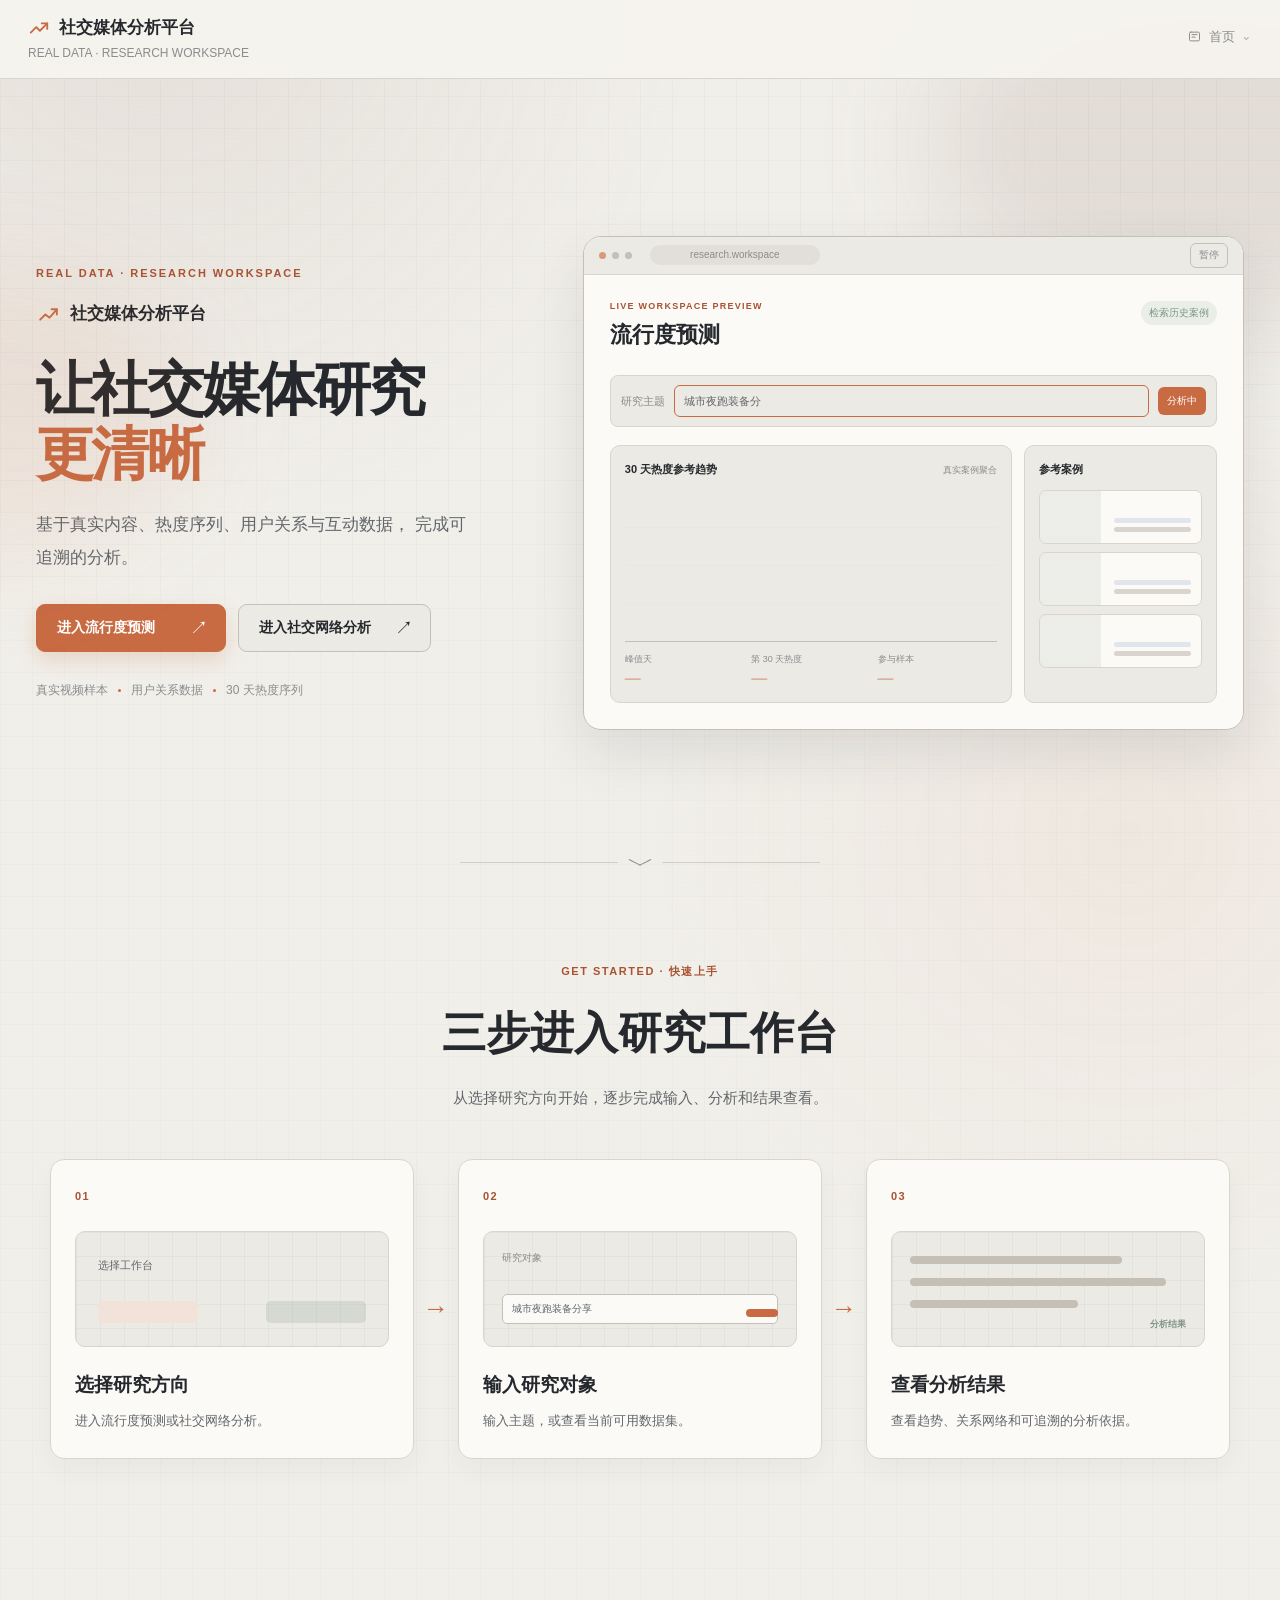
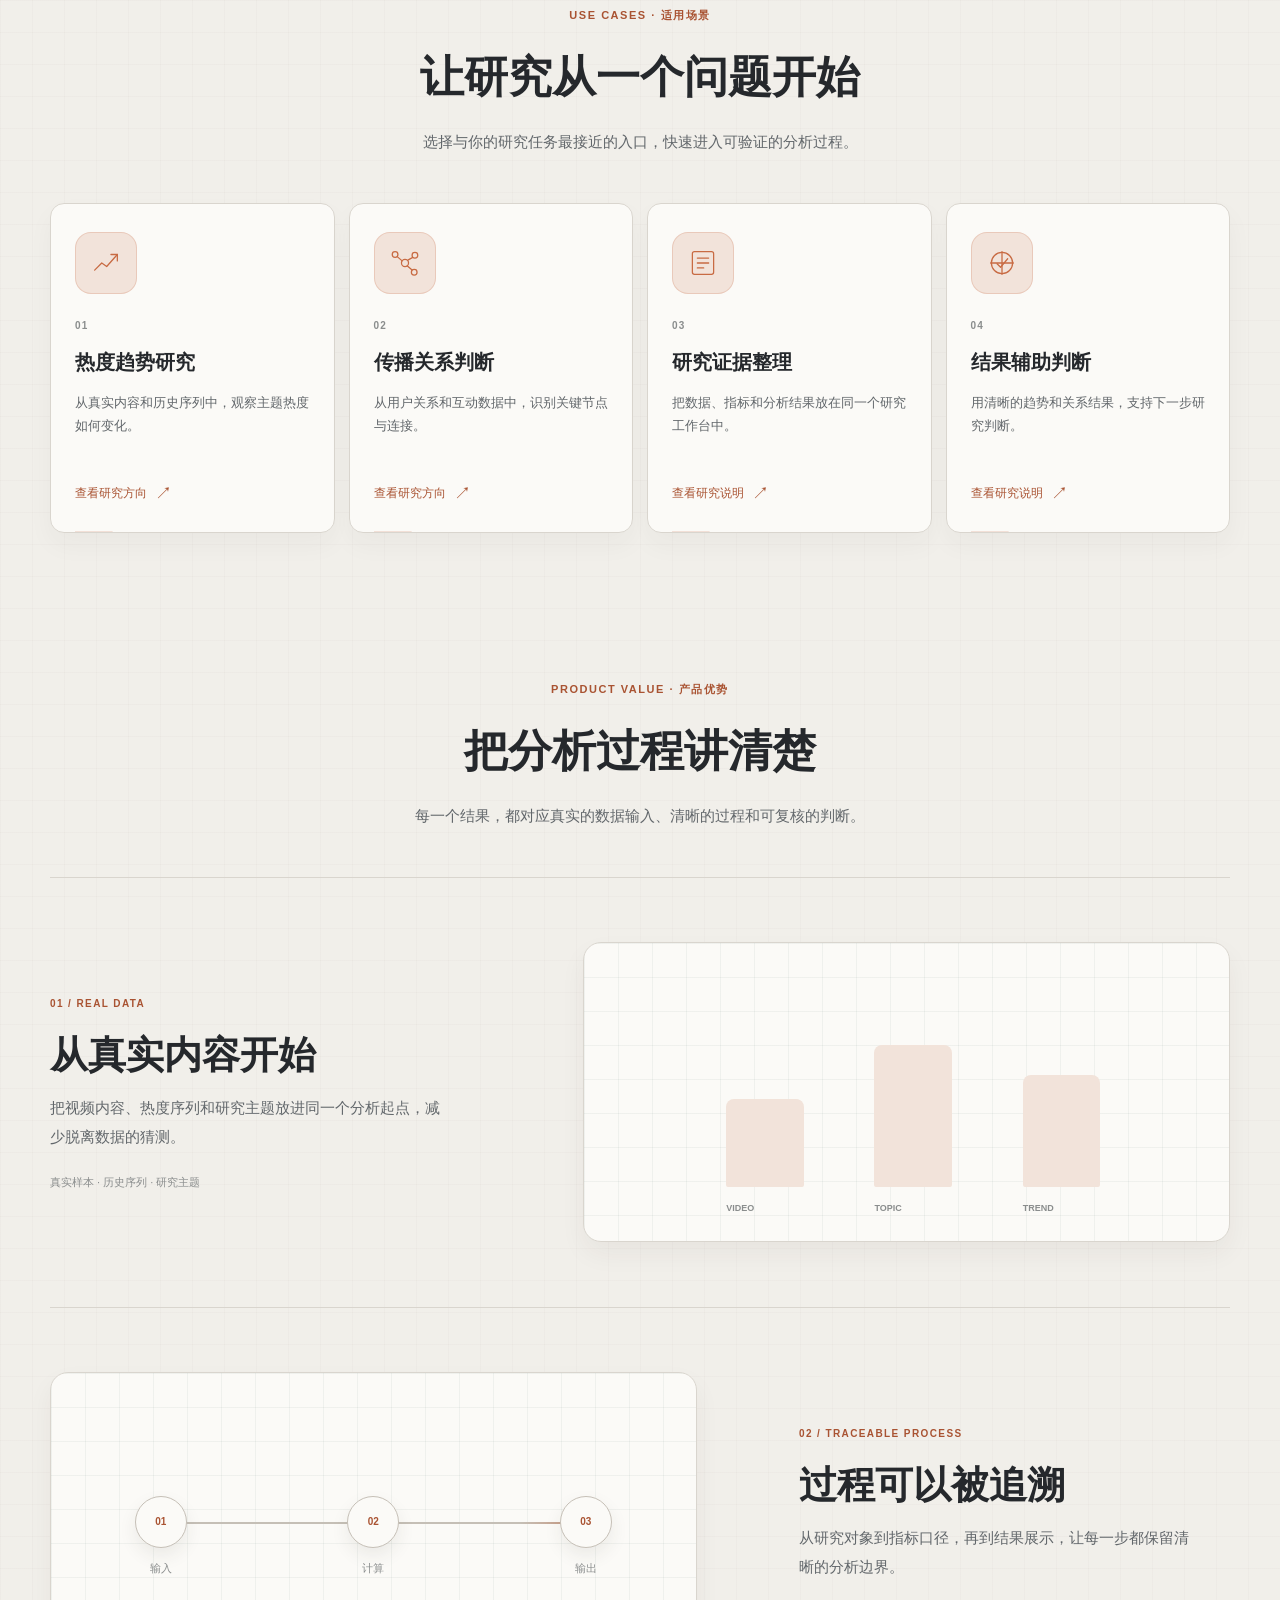
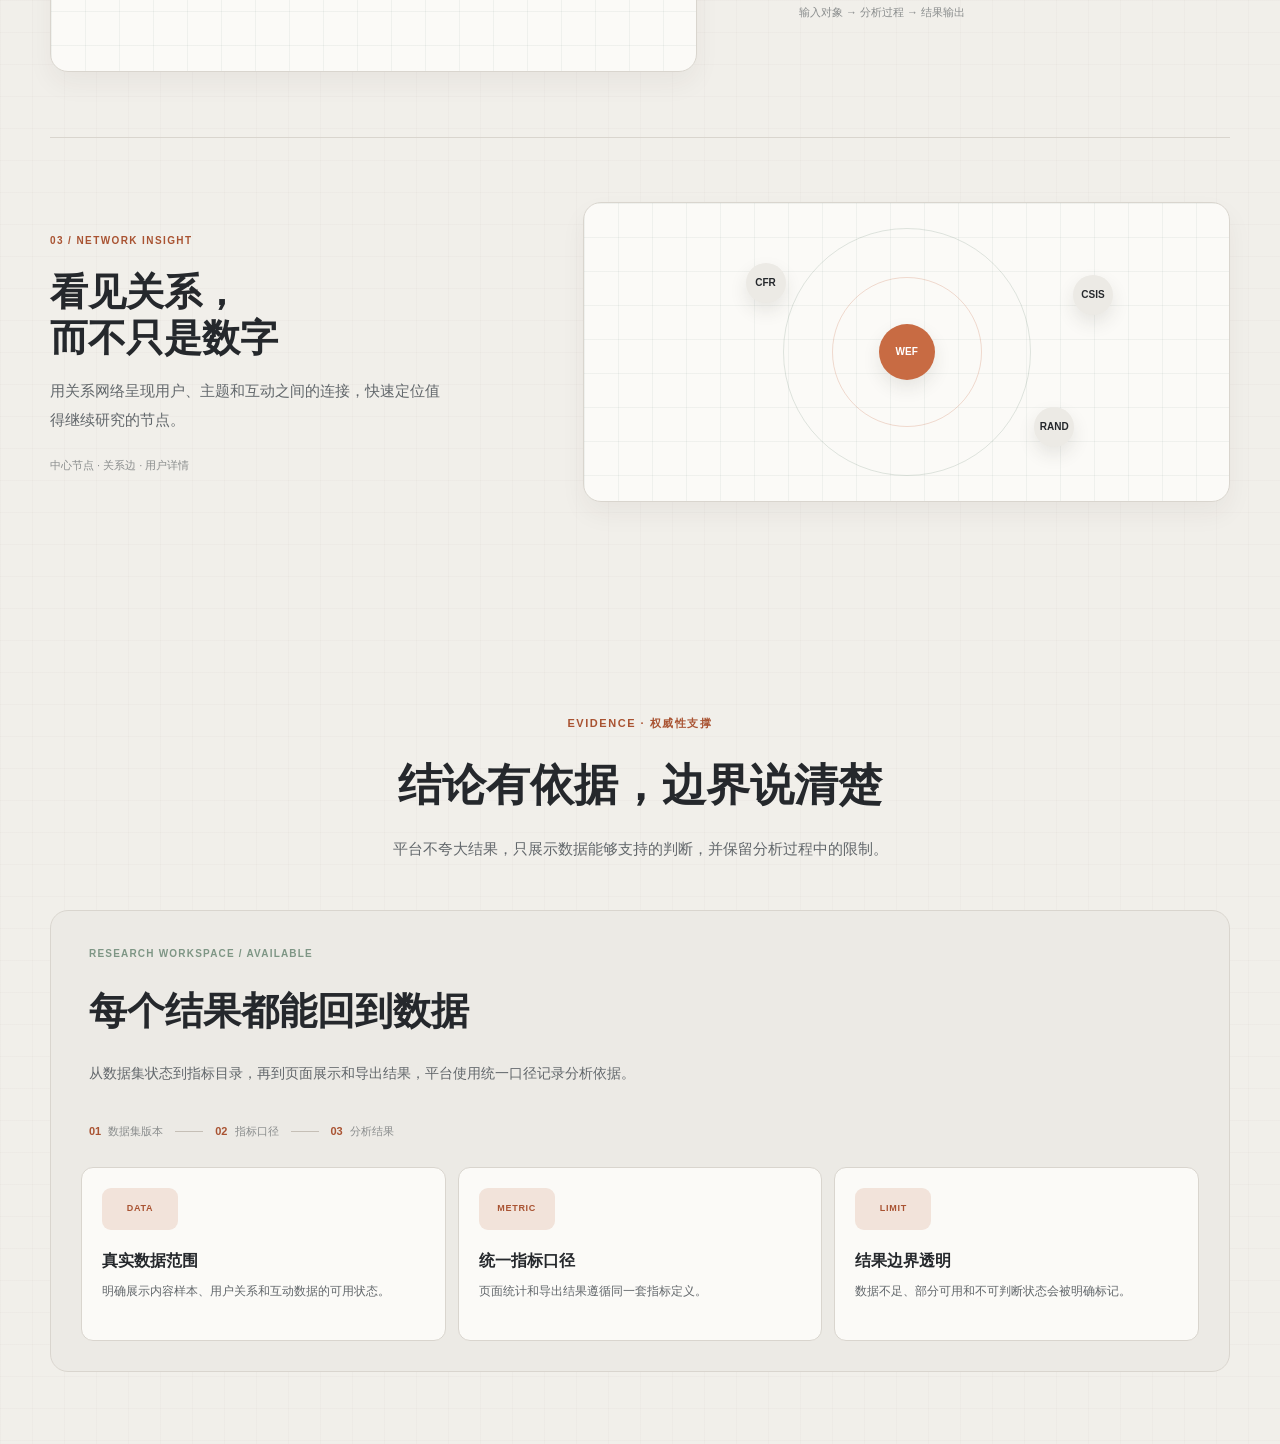
==== commit 7b54acb2: "完善流行度推演与社交网络分析模块 补充社交网络分析业务、数据质量处理、导出能力和前端工作台，并整理公开功能说明与后续改进边界。" ====
--- a/src/main/resources/static/index.html
+++ b/src/main/resources/static/index.html
@@ -3,9 +3,9 @@
 <head>
     <meta charset="UTF-8">
     <meta name="color-scheme" content="light">
-    <title>多模态社交媒体流行度预测与可视化分析平台</title>
+    <title>社交媒体分析平台</title>
     <link rel="icon" href="img/favicon.svg" type="image/svg+xml">
-    <link rel="stylesheet" href="css/style.css?v=20260918-home-grid-2">
+    <link rel="stylesheet" href="css/style.css?v=20261007-predict-title-scale-1">
 </head>
 <body>
 <header class="topbar">
@@ -16,117 +16,403 @@
                 <polyline points="3 17 9 11 13 15 21 7"></polyline>
                 <polyline points="15 7 21 7 21 13"></polyline>
             </svg>
-            <div class="brand-title">流行度预测平台</div>
-        </div>
-        <div class="brand-sub">SMTPD · 282,481 条真实数据</div>
+            <div id="brand-title" class="brand-title">社交媒体分析平台</div>
+        </div>
+        <div id="brand-sub" class="brand-sub">REAL DATA · RESEARCH WORKSPACE</div>
     </a>
-    <nav class="nav">
-        <a class="nav-btn" href="#/predict" data-page="predict">上传预测</a>
-        <a class="nav-btn" href="#/ranking" data-page="ranking">热度排行榜</a>
-        <a class="nav-btn" href="#/insights" data-page="insights">数据洞察</a>
-        <a class="nav-btn" href="#/compare" data-page="compare">曲线对比</a>
-    </nav>
+    <div class="topbar-actions">
+        <div id="workbench-menu" class="workbench-menu">
+            <button id="workbench-toggle" class="workbench-toggle" type="button"
+                    aria-label="打开工作台菜单" aria-expanded="false" aria-haspopup="menu">
+                <svg viewBox="0 0 24 24" aria-hidden="true">
+                    <rect x="4" y="5" width="16" height="14" rx="2"></rect>
+                    <path d="M8 9h8M8 13h5"></path>
+                </svg>
+                <span id="workbench-current">工作台</span>
+                <span class="workbench-chevron" aria-hidden="true">⌄</span>
+            </button>
+            <div id="workbench-panel" class="workbench-panel" role="menu">
+                <div class="workbench-panel-label">切换工作台</div>
+                <a class="workbench-link" data-route="trend" href="#/" role="menuitem">
+                    <span class="workbench-index">00</span>
+                    <span>
+                        <strong>首页</strong>
+                        <small>研究工作台总览</small>
+                    </span>
+                </a>
+                <a class="workbench-link" data-route="predict" href="#/predict" role="menuitem">
+                    <span class="workbench-index">01</span>
+                    <span>
+                        <strong>流行度预测</strong>
+                        <small>热度参考趋势</small>
+                    </span>
+                </a>
+                <a class="workbench-link" data-route="social-network" href="#/social-network" role="menuitem">
+                    <span class="workbench-index">02</span>
+                    <span>
+                        <strong>社交网络分析</strong>
+                        <small>关系、互动与主题</small>
+                    </span>
+                </a>
+            </div>
+        </div>
+        <nav id="nav-shell" class="nav" aria-label="页面返回">
+            <a id="nav-back" class="nav-back hidden" href="#/" aria-label="返回首页" title="返回首页">
+                <svg viewBox="0 0 24 24" aria-hidden="true">
+                    <path d="M19 12H5"></path>
+                    <path d="M11 6 5 12l6 6"></path>
+                </svg>
+            </a>
+        </nav>
+    </div>
 </header>
 
 <main>
-    <section id="page-trend" class="page active">
-        <section class="hero" id="hero">
-            <div class="hero-copy">
-                <div class="eyebrow">A REAL-DATA POPULARITY STUDY</div>
-                <h1><span class="title-lead">从真实案例，</span><span class="title-accent">理解内容如何变热</span></h1>
-                <p>平台把视频文本、封面和 30 天热度序列组织成可检索、可预测、可追溯的分析过程。</p>
-                <div class="search">
-                    <input id="trend-search" type="text" placeholder="输入你想研究的选题，例如：三毛水果艺术">
-                    <button id="trend-search-btn" type="button">开始研究</button>
-                </div>
-                <p class="hero-note">当前展示的是基线预测路径：检索相关案例，平均真实 30 天曲线。</p>
-                <div class="stats">
-                    <div class="stat"><span class="stat-index">DATASET / 01</span><strong>282,481</strong><span>真实视频</span></div>
-                    <div class="stat"><span class="stat-index">SCOPE / 02</span><strong>15</strong><span>内容分类</span></div>
-                    <div class="stat"><span class="stat-index">TIME / 03</span><strong>30</strong><span>天热度序列</span></div>
-                </div>
-            </div>
-            <a class="start-btn" href="#data">研究路径</a>
-            <div class="hero-preview" id="hero-preview" aria-label="真实案例预览">
-                <div class="preview-skeleton skeleton"></div>
-            </div>
-        </section>
-
-        <div class="chapter-layout">
-            <nav class="chapter-bar" aria-label="首页章节">
-                <a class="chapter-link active" data-index="01" href="#data">数据基础</a>
-                <a class="chapter-link" data-index="02" href="#retrieval">检索增强</a>
-                <a class="chapter-link" data-index="03" href="#temporal">时序预测</a>
-                <a class="chapter-link" data-index="04" href="#case">真实案例</a>
-            </nav>
-            <div class="chapter-content">
-                <section class="chapter" id="data">
-                    <div class="chapter-inner data-grid">
-                        <div class="data-copy">
-                            <div class="eyebrow">01 · DATA FOUNDATION</div>
-                            <h2>先把每条视频还原成一组真实数据</h2>
-                            <p>平台分析的不是一张静态榜单，而是同一视频里的文本、封面和 30 天热度序列。三类信息放在一起，才能同时理解内容是什么，以及热度如何变化。</p>
-                            <div class="data-points">
-                                <div class="data-point"><strong>282,481</strong><span>真实视频</span></div>
-                                <div class="data-point"><strong>15</strong><span>内容分类</span></div>
-                                <div class="data-point"><strong>30</strong><span>天序列</span></div>
-                            </div>
-                            <span class="evidence-label">OUTPUT · 可检索的真实样本</span>
-                            <p class="chapter-close">先确认数据对象，再进入检索和时序分析，后续每个结论都能回到这组原始证据。</p>
-                        </div>
-                        <div class="data-diagram">
-                            <div class="data-evidence"><strong>01</strong><div><b>文本内容</b><span>标题、标签和描述，说明视频在讨论什么，也为相似选题检索提供文本依据。</span></div></div>
-                            <div class="data-evidence"><strong>02</strong><div><b>视频封面</b><span>保留案例的视觉线索，帮助用户回看原始视频，不把封面当成当前预测输入。</span></div></div>
-                            <div class="data-evidence"><strong>03</strong><div><b>热度序列</b><span>统一记录 Day1 到 Day30 的热度位置，为后续峰值、Day30 和衰减率提供依据。</span></div></div>
-                        </div>
-                    </div>
-                </section>
-                <section class="chapter" id="retrieval">
-                    <div class="chapter-inner retrieval-layout">
-                        <div class="retrieval-copy">
-                            <div class="eyebrow">02 · RETRIEVAL AUGMENTATION</div>
-                            <h2>从研究选题找到可回看的真实参考</h2>
-                            <p>用户输入一个研究选题或文案后，平台会从标题、标签和描述等真实文本字段中寻找相似内容，先建立可解释的参考范围。</p>
-                            <span class="evidence-label">OUTPUT · 可追溯参考集合</span>
-                            <p class="chapter-close">检索不是替用户做结论，而是把值得比较的历史案例先找出来。</p>
-                        </div>
-                        <div class="retrieval-flow">
-                            <div class="flow-card"><b>输入内容</b><span>标题、标签、描述与可选图片。</span><small class="flow-meta">BASIS · 用户研究选题</small></div>
-                            <div class="flow-card"><b>相关检索</b><span>本地全文检索（FTS5）先找候选文本，再用 BM25 按相关度排序；短文本或异常查询会走 LIKE 兜底。</span><small class="flow-meta">ROLE · 缩小参考范围</small></div>
-                            <div class="flow-card"><b>参考集合</b><span>保留视频标题、分类和完整热度曲线，便于继续查看真实案例。</span><small class="flow-meta">OUTPUT · 可回看的邻居</small></div>
-                        </div>
-                    </div>
-                </section>
-                <section class="chapter" id="temporal">
-                    <div class="chapter-inner temporal-layout">
-                        <div class="chapter-copy"><div class="eyebrow">03 · TEMPORAL PREDICTION</div><h2>把离散热度放回同一条时间线上</h2><p>参考案例都有统一的 Day1 到 Day30 位置。平台逐日平均这些真实曲线，形成当前的基线趋势，再提取峰值天、Day30 和衰减率。</p><span class="evidence-label">OUTPUT · 可解释的预测路径</span><p class="chapter-close">这是一条用于理解共同趋势的基线路径，不代表已经训练完成的模型，也不承诺未来走势。</p></div>
-                        <div class="method-grid"><article class="method"><div class="method-num">01</div><h3>对齐时间</h3><p>每个案例都使用统一的 Day1 到 Day30 热度位置。</p><span class="evidence-label">BASIS · 30 天序列</span></article><article class="method"><div class="method-num">02</div><h3>聚合曲线</h3><p>按照每天的热度位置逐日平均，形成基线趋势。</p><span class="evidence-label">ROLE · 形成预测路径</span></article><article class="method"><div class="method-num">03</div><h3>提取指标</h3><p>通过峰值天、Day30 和衰减率继续比较真实视频。</p><span class="evidence-label">OUTPUT · 可解释结果</span></article></div>
-                    </div>
-                </section>
-                <section class="chapter" id="case">
-                    <div class="chapter-inner case-section">
-                        <div class="chapter-copy"><div class="eyebrow">04 · TRACEABLE EVIDENCE</div><h2>每个结论，都能回到具体视频</h2><p>预测和洞察不是脱离数据源的结论。用户可以回看标题、分类、Day30、峰值天和完整 30 天曲线，继续验证平台展示的规律。</p><span class="evidence-label">OUTPUT · 可回到证据源</span><p class="chapter-close">从整体规律回到单个案例，才能知道一个结论适用于谁，也能看见它的边界。</p></div>
-                        <div class="case-layout"><article class="case-card"><div class="case-cover"></div><div><div class="evidence-kicker">CASE DETAIL · TRACEABLE</div><h3>真实视频案例</h3><div class="case-meta"><span>People Blogs</span><span>Day30 排行</span></div><p>回看标题、分类、Day30 热度、峰值天和完整 30 天趋势。</p><div class="case-stats"><div><small>Peak Day</small><b>03</b></div><div><small>Day30</small><b>6.4</b></div></div></div></article><article class="route-card"><h3>继续验证</h3><p>三个正式页面分别回答“谁更热”“整体怎样”“差异在哪里”。</p><div class="route-list"><a class="route" href="#/ranking"><b>排行榜</b><span>筛选真实视频</span></a><a class="route" href="#/insights"><b>数据洞察</b><span>查看整体规律</span></a><a class="route" href="#/compare"><b>曲线对比</b><span>验证个体差异</span></a></div><span class="evidence-label">ROLE · 回到证据源</span></article></div>
-                    </div>
-                </section>
-            </div>
-        </div>
+    <section id="page-trend" class="page active" aria-label="平台首页">
+        <div class="home-landing">
+            <section class="home-intro-shell" aria-label="平台介绍">
+                <div class="home-intro-content">
+                    <div class="home-kicker">REAL DATA · RESEARCH WORKSPACE</div>
+                    <div class="home-brand-lockup">
+                        <svg class="home-brand-mark" viewBox="0 0 24 24" aria-hidden="true">
+                            <path d="M4 17 9 12l4 3 7-8"></path>
+                            <path d="M15 7h5v5"></path>
+                        </svg>
+                        <span>社交媒体分析平台</span>
+                    </div>
+                    <h1>让社交媒体研究<br><span>更清晰</span></h1>
+                    <p class="home-intro-description">
+                        基于真实内容、热度序列、用户关系与互动数据，
+                        完成可追溯的分析。
+                    </p>
+                    <div class="home-actions" aria-label="进入分析工作台">
+                        <a class="home-action home-action-primary" href="#/predict">
+                            <span>进入流行度预测</span>
+                            <b aria-hidden="true">↗</b>
+                        </a>
+                        <a class="home-action home-action-secondary" href="#/social-network">
+                            <span>进入社交网络分析</span>
+                            <b aria-hidden="true">↗</b>
+                        </a>
+                    </div>
+                    <div class="home-evidence-line">
+                        <span>真实视频样本</span>
+                        <i aria-hidden="true"></i>
+                        <span>用户关系数据</span>
+                        <i aria-hidden="true"></i>
+                        <span>30 天热度序列</span>
+                    </div>
+                </div>
+            </section>
+            <section class="home-demo-shell" aria-label="产品演示">
+                <div class="home-demo-window">
+                    <div class="home-demo-chrome">
+                        <span class="home-demo-dot" aria-hidden="true"></span>
+                        <span class="home-demo-dot" aria-hidden="true"></span>
+                        <span class="home-demo-dot" aria-hidden="true"></span>
+                        <span class="home-demo-address">research.workspace</span>
+                        <button id="home-demo-pause" class="home-demo-pause" type="button"
+                                aria-label="暂停首页演示" aria-pressed="false">暂停</button>
+                    </div>
+                    <div class="home-demo-body">
+                        <div class="home-demo-header">
+                            <div>
+                                <span class="home-demo-overline">LIVE WORKSPACE PREVIEW</span>
+                                <strong id="home-demo-title">流行度预测</strong>
+                            </div>
+                            <span id="home-demo-state" class="home-demo-state" aria-live="polite">分析完成</span>
+                        </div>
+                        <div class="home-demo-toolbar">
+                            <span class="home-demo-tool-label">研究主题</span>
+                            <span id="home-demo-input" class="home-demo-input">城市夜跑装备分享</span>
+                            <span id="home-demo-submit" class="home-demo-submit">开始推演</span>
+                        </div>
+                        <div id="home-demo-predict" class="home-demo-content home-demo-mode">
+                            <div class="home-demo-chart-panel">
+                                <div class="home-demo-panel-heading">
+                                    <span>30 天热度参考趋势</span>
+                                    <small>真实案例聚合</small>
+                                </div>
+                                <div class="home-demo-chart" aria-label="热度趋势预览">
+                                    <span class="home-demo-chart-grid"></span>
+                                    <svg viewBox="0 0 520 180" preserveAspectRatio="none" aria-hidden="true">
+                                        <path id="home-demo-chart-line" d="M8 148 C55 116 76 68 123 76 S181 118 224 95 S283 46 324 61 S381 91 422 62 S467 48 512 25"></path>
+                                        <path id="home-demo-chart-area" class="home-demo-chart-area" d="M8 148 C55 116 76 68 123 76 S181 118 224 95 S283 46 324 61 S381 91 422 62 S467 48 512 25 L512 170 L8 170 Z"></path>
+                                    </svg>
+                                </div>
+                                <div class="home-demo-kpis">
+                                    <div><small>峰值天</small><strong id="home-demo-peak">12</strong></div>
+                                    <div><small>第 30 天热度</small><strong id="home-demo-day30">8.42</strong></div>
+                                    <div><small>参与样本</small><strong id="home-demo-samples">36</strong></div>
+                                </div>
+                            </div>
+                            <div class="home-demo-side-panel">
+                                <span class="home-demo-panel-heading">参考案例</span>
+                                <div class="home-demo-case"></div>
+                                <div class="home-demo-case"></div>
+                                <div class="home-demo-case"></div>
+                            </div>
+                        </div>
+                        <div id="home-demo-social" class="home-demo-social home-demo-mode hidden">
+                            <div class="home-demo-network-panel">
+                                <div class="home-demo-panel-heading">
+                                    <span>局部关系网络</span>
+                                    <small>真实关注关系</small>
+                                </div>
+                                <div class="home-demo-network" aria-label="社交网络关系预览">
+                                    <span class="home-demo-network-grid"></span>
+                                    <span class="home-demo-edge edge-a"></span>
+                                    <span class="home-demo-edge edge-b"></span>
+                                    <span class="home-demo-edge edge-c"></span>
+                                    <span class="home-demo-edge edge-d"></span>
+                                    <span class="home-demo-node node-main">WEF</span>
+                                    <span class="home-demo-node node-a">CFR</span>
+                                    <span class="home-demo-node node-b">CSIS</span>
+                                    <span class="home-demo-node node-c">RAND</span>
+                                    <span class="home-demo-node node-d">OECD</span>
+                                </div>
+                            </div>
+                            <div class="home-demo-user-panel">
+                                <span class="home-demo-panel-heading">用户详情</span>
+                                <strong>World Economic Forum</strong>
+                                <span class="home-demo-user-meta">节点状态 · available</span>
+                                <div class="home-demo-user-stat"><span>入度</span><b>239</b></div>
+                                <div class="home-demo-user-stat"><span>互动推文</span><b>1,284</b></div>
+                                <span class="home-demo-drawer-line"></span>
+                                <span class="home-demo-drawer-line short"></span>
+                            </div>
+                        </div>
+                    </div>
+                </div>
+            </section>
+            <a class="home-scroll-cue" href="#home-quickstart-section" aria-label="继续探索快速上手">
+                <span class="home-scroll-line" aria-hidden="true"></span>
+                <span class="home-scroll-arrow" aria-hidden="true"></span>
+            </a>
+        </div>
+        <section id="home-quickstart-section" class="home-section home-quickstart"
+                 aria-labelledby="home-quickstart-title">
+            <div class="home-section-heading">
+                <span class="home-section-kicker">GET STARTED · 快速上手</span>
+                <h2 id="home-quickstart-title">三步进入研究工作台</h2>
+                <p>从选择研究方向开始，逐步完成输入、分析和结果查看。</p>
+            </div>
+            <div class="home-quickstart-track">
+                <article class="home-quick-card">
+                    <span class="home-quick-number">01</span>
+                    <div class="home-quick-visual quick-select" aria-hidden="true">
+                        <span>选择工作台</span>
+                        <i></i>
+                        <b></b>
+                    </div>
+                    <h3>选择研究方向</h3>
+                    <p>进入流行度预测或社交网络分析。</p>
+                </article>
+                <span class="home-quick-connector" aria-hidden="true">→</span>
+                <article class="home-quick-card">
+                    <span class="home-quick-number">02</span>
+                    <div class="home-quick-visual quick-input" aria-hidden="true">
+                        <span>研究对象</span>
+                        <b>城市夜跑装备分享</b>
+                        <i></i>
+                    </div>
+                    <h3>输入研究对象</h3>
+                    <p>输入主题，或查看当前可用数据集。</p>
+                </article>
+                <span class="home-quick-connector" aria-hidden="true">→</span>
+                <article class="home-quick-card">
+                    <span class="home-quick-number">03</span>
+                    <div class="home-quick-visual quick-result" aria-hidden="true">
+                        <i></i><i></i><i></i><b>分析结果</b>
+                    </div>
+                    <h3>查看分析结果</h3>
+                    <p>查看趋势、关系网络和可追溯的分析依据。</p>
+                </article>
+            </div>
+        </section>
+        <section class="home-section home-scenes" aria-labelledby="home-scenes-title">
+            <div class="home-section-heading">
+                <span class="home-section-kicker">USE CASES · 适用场景</span>
+                <h2 id="home-scenes-title">让研究从一个问题开始</h2>
+                <p>选择与你的研究任务最接近的入口，快速进入可验证的分析过程。</p>
+            </div>
+            <div class="home-scene-grid">
+                <article class="home-scene-card" tabindex="0" aria-expanded="false" data-scene="predict">
+                    <div class="home-scene-icon" aria-hidden="true">
+                        <svg viewBox="0 0 48 48"><path d="M8 34 18 24l7 5 15-17"></path><path d="M31 12h9v9"></path></svg>
+                    </div>
+                    <span class="home-scene-index">01</span>
+                    <h3>热度趋势研究</h3>
+                    <p>从真实内容和历史序列中，观察主题热度如何变化。</p>
+                    <span class="home-scene-link">查看研究方向 <b aria-hidden="true">↗</b></span>
+                    <div class="home-scene-detail">
+                        <p>你将看到主题热度参考趋势、历史序列和结果边界。</p>
+                        <a href="#/predict">进入流行度预测 <b aria-hidden="true">↗</b></a>
+                    </div>
+                </article>
+                <article class="home-scene-card" tabindex="0" aria-expanded="false" data-scene="social-network">
+                    <div class="home-scene-icon" aria-hidden="true">
+                        <svg viewBox="0 0 48 48"><circle cx="24" cy="24" r="5"></circle><circle cx="10" cy="12" r="4"></circle><circle cx="38" cy="13" r="4"></circle><circle cx="37" cy="37" r="4"></circle><path d="m20 21-7-6m15 5 7-4m-8 12 7 6"></path></svg>
+                    </div>
+                    <span class="home-scene-index">02</span>
+                    <h3>传播关系判断</h3>
+                    <p>从用户关系和互动数据中，识别关键节点与连接。</p>
+                    <span class="home-scene-link">查看研究方向 <b aria-hidden="true">↗</b></span>
+                    <div class="home-scene-detail">
+                        <p>你将看到关键节点、关系连接和互动结构。</p>
+                        <a href="#/social-network">进入社交网络分析 <b aria-hidden="true">↗</b></a>
+                    </div>
+                </article>
+                <article class="home-scene-card" tabindex="0" aria-expanded="false" data-scene="evidence">
+                    <div class="home-scene-icon" aria-hidden="true">
+                        <svg viewBox="0 0 48 48"><rect x="9" y="8" width="30" height="32" rx="3"></rect><path d="M16 17h16M16 24h16M16 31h9"></path></svg>
+                    </div>
+                    <span class="home-scene-index">03</span>
+                    <h3>研究证据整理</h3>
+                    <p>把数据、指标和分析结果放在同一个研究工作台中。</p>
+                    <span class="home-scene-link">查看研究说明 <b aria-hidden="true">↗</b></span>
+                    <div class="home-scene-detail">
+                        <p>平台会保留数据集、指标口径和分析结果之间的对应关系。</p>
+                    </div>
+                </article>
+                <article class="home-scene-card" tabindex="0" aria-expanded="false" data-scene="limits">
+                    <div class="home-scene-icon" aria-hidden="true">
+                        <svg viewBox="0 0 48 48"><path d="M24 8v32M8 24h32"></path><circle cx="24" cy="24" r="15"></circle><path d="m17 25 5 5 10-12"></path></svg>
+                    </div>
+                    <span class="home-scene-index">04</span>
+                    <h3>结果辅助判断</h3>
+                    <p>用清晰的趋势和关系结果，支持下一步研究判断。</p>
+                    <span class="home-scene-link">查看研究说明 <b aria-hidden="true">↗</b></span>
+                    <div class="home-scene-detail">
+                        <p>数据不足、部分可用和不可判断状态会被明确标记。</p>
+                    </div>
+                </article>
+            </div>
+        </section>
+        <section class="home-section home-advantages" aria-labelledby="home-advantages-title">
+            <div class="home-section-heading">
+                <span class="home-section-kicker">PRODUCT VALUE · 产品优势</span>
+                <h2 id="home-advantages-title">把分析过程讲清楚</h2>
+                <p>每一个结果，都对应真实的数据输入、清晰的过程和可复核的判断。</p>
+            </div>
+            <article class="home-advantage">
+                <div class="home-advantage-copy">
+                    <span class="home-advantage-index">01 / REAL DATA</span>
+                    <h3>从真实内容开始</h3>
+                    <p>把视频内容、热度序列和研究主题放进同一个分析起点，减少脱离数据的猜测。</p>
+                    <span class="home-advantage-note">真实样本 · 历史序列 · 研究主题</span>
+                </div>
+                <div class="home-advantage-visual home-advantage-data" aria-label="真实数据进入分析流程的动画">
+                    <span class="home-data-column column-a"></span>
+                    <span class="home-data-column column-b"></span>
+                    <span class="home-data-column column-c"></span>
+                    <svg class="home-data-trend" viewBox="0 0 320 160"
+                         preserveAspectRatio="none" aria-hidden="true">
+                        <polyline points="16,126 160,45 304,88"></polyline>
+                    </svg>
+                    <span class="home-data-label label-a">VIDEO</span>
+                    <span class="home-data-label label-b">TOPIC</span>
+                    <span class="home-data-label label-c">TREND</span>
+                </div>
+            </article>
+            <article class="home-advantage is-reversed">
+                <div class="home-advantage-copy">
+                    <span class="home-advantage-index">02 / TRACEABLE PROCESS</span>
+                    <h3>过程可以被追溯</h3>
+                    <p>从研究对象到指标口径，再到结果展示，让每一步都保留清晰的分析边界。</p>
+                    <span class="home-advantage-note">输入对象 → 分析过程 → 结果输出</span>
+                </div>
+                <div class="home-advantage-visual home-advantage-process" aria-label="分析过程步骤动画">
+                    <span class="home-process-line"></span>
+                    <span class="home-process-step step-a"><b>01</b><small>输入</small></span>
+                    <span class="home-process-step step-b"><b>02</b><small>计算</small></span>
+                    <span class="home-process-step step-c"><b>03</b><small>输出</small></span>
+                </div>
+            </article>
+            <article class="home-advantage">
+                <div class="home-advantage-copy">
+                    <span class="home-advantage-index">03 / NETWORK INSIGHT</span>
+                    <h3><span>看见关系，</span><span>而不只是数字</span></h3>
+                    <p>用关系网络呈现用户、主题和互动之间的连接，快速定位值得继续研究的节点。</p>
+                    <span class="home-advantage-note">中心节点 · 关系边 · 用户详情</span>
+                </div>
+                <div class="home-advantage-visual home-advantage-network" aria-label="社交网络关系展开动画">
+                    <span class="home-network-orbit orbit-a"></span>
+                    <span class="home-network-orbit orbit-b"></span>
+                    <span class="home-network-core">WEF</span>
+                    <span class="home-network-point point-a">CFR</span>
+                    <span class="home-network-point point-b">CSIS</span>
+                    <span class="home-network-point point-c">RAND</span>
+                </div>
+            </article>
+        </section>
+        <section class="home-section home-evidence" aria-labelledby="home-evidence-title">
+            <div class="home-section-heading">
+                <span class="home-section-kicker">EVIDENCE · 权威性支撑</span>
+                <h2 id="home-evidence-title">结论有依据，边界说清楚</h2>
+                <p>平台不夸大结果，只展示数据能够支持的判断，并保留分析过程中的限制。</p>
+            </div>
+            <div class="home-evidence-board">
+                <div class="home-evidence-main">
+                    <span class="home-evidence-status">RESEARCH WORKSPACE / AVAILABLE</span>
+                    <h3>每个结果都能回到数据</h3>
+                    <p>从数据集状态到指标目录，再到页面展示和导出结果，平台使用统一口径记录分析依据。</p>
+                    <div class="home-evidence-trace">
+                        <span><b>01</b> 数据集版本</span>
+                        <i aria-hidden="true"></i>
+                        <span><b>02</b> 指标口径</span>
+                        <i aria-hidden="true"></i>
+                        <span><b>03</b> 分析结果</span>
+                    </div>
+                </div>
+                <div class="home-evidence-list">
+                    <article class="home-evidence-card">
+                        <span class="home-evidence-card-icon">DATA</span>
+                        <div>
+                            <h3>真实数据范围</h3>
+                            <p>明确展示内容样本、用户关系和互动数据的可用状态。</p>
+                        </div>
+                    </article>
+                    <article class="home-evidence-card">
+                        <span class="home-evidence-card-icon">METRIC</span>
+                        <div>
+                            <h3>统一指标口径</h3>
+                            <p>页面统计和导出结果遵循同一套指标定义。</p>
+                        </div>
+                    </article>
+                    <article class="home-evidence-card">
+                        <span class="home-evidence-card-icon">LIMIT</span>
+                        <div>
+                            <h3>结果边界透明</h3>
+                            <p>数据不足、部分可用和不可判断状态会被明确标记。</p>
+                        </div>
+                    </article>
+                </div>
+            </div>
+        </section>
     </section>
 
     <section id="page-predict" class="page">
         <div class="page-head">
-            <div class="page-overline">SOCIAL PREDICTION PLATFORM · 01 PREDICT</div>
-            <h1>上传预测</h1>
-            <p>上传图片与文案，检索最相似的历史视频，预测未来 30 天热度曲线。</p>
-        </div>
-        <div class="predict-panel card-panel reveal">
+            <div class="page-overline">REAL DATA · POPULARITY STUDY</div>
+            <h1>流行度预测</h1>
+            <p>基于真实历史视频数据的热度推演工作台，输入研究主题，查看 30 天热度参考趋势。</p>
+        </div>
+        <div id="predict-subject" class="predict-section">
+            <div class="predict-section-head">
+                <div class="page-overline">RESEARCH SUBJECT</div>
+                <h2>研究对象</h2>
+            </div>
+            <div class="predict-panel card-panel reveal">
             <div class="predict-input-row">
                 <div id="upload-zone" class="upload-zone">
                     <input id="predict-file" type="file" accept="image/*" hidden>
+                    <div class="field-label">图片材料（可选）</div>
                     <div id="upload-hint" class="upload-hint">
                         <div class="upload-icon">＋</div>
-                        <div>拖拽图片到此处，或点击选择</div>
-                        <div class="upload-sub">支持 JPG / PNG / WebP · 图片暂不参与预测</div>
+                        <div>拖拽图片到此处，或点击选择图片</div>
+                        <div class="upload-sub">支持 JPG / PNG / WebP</div>
+                        <div class="upload-sub">当前图片仅作记录和预览，不参与文本检索或热度计算</div>
                     </div>
                     <div id="upload-preview" class="upload-preview hidden">
                         <img id="upload-preview-img" alt="预览">
@@ -134,230 +420,422 @@
                     </div>
                 </div>
                 <div class="predict-fields">
-                    <label class="field-label" for="predict-text">文案</label>
+                    <label class="field-label" for="predict-text">研究文本</label>
                     <textarea id="predict-text" class="input textarea" rows="4"
-                              placeholder="输入视频文案，例如：今天教大家做一道红烧肉"></textarea>
+                              placeholder="输入视频标题、主题或文案，例如：今天教大家做一道红烧肉"></textarea>
+                    <div class="upload-sub">文本将匹配历史视频的标题、标签和描述字段。</div>
                     <div class="predict-actions">
-                        <label class="field-label" for="predict-topk">参考案例数</label>
-                        <select id="predict-topk" class="input">
-                            <option value="3">3</option>
-                            <option value="5" selected>5</option>
-                            <option value="10">10</option>
-                        </select>
-                        <button id="predict-submit" class="btn primary">开始预测</button>
-                    </div>
-                </div>
-            </div>
-        </div>
-            <div id="predict-result" class="predict-result card-panel hidden">
-                <div class="result-subtitle">基线预测</div>
-                <div id="predict-note" class="result-note"></div>
-                <div class="result-kpis">
-                    <div class="result-kpi">
-                        <span class="result-kpi-value" id="kpi-peak">—</span>
-                        <span class="result-kpi-label">峰值天</span>
-                    </div>
-                    <div class="result-kpi">
-                        <span class="result-kpi-value" id="kpi-day30">—</span>
-                        <span class="result-kpi-label">预测 Day30</span>
-                    </div>
-                    <div class="result-kpi">
-                        <span class="result-kpi-value" id="kpi-refs">—</span>
-                        <span class="result-kpi-label">参考案例数</span>
-                    </div>
-                </div>
-                <div id="predict-kpi-trend" class="result-kpi-trend"></div>
-                <div id="predict-chart" class="predict-chart"></div>
-            </div>
-            <div id="predict-refs-wrap" class="predict-refs-wrap card-panel hidden">
-                <div class="result-subtitle">参考案例（数据集中最相似的历史视频）</div>
-                <div id="predict-refs" class="video-grid"></div>
-            </div>
+                        <input id="predict-topk" type="hidden" value="30">
+                        <button id="predict-submit" class="btn primary">开始推演</button>
+                    </div>
+                    <div class="upload-sub">提交后将检索历史样本并生成 30 天热度参考趋势。</div>
+                </div>
+            </div>
+            </div>
+        </div>
+        <div id="predict-subject-summary" class="predict-subject-summary hidden">
+            <div>
+                <span class="page-overline">01 / RESEARCH SUBJECT</span>
+                <span class="predict-summary-label">研究对象</span>
+                <strong id="predict-summary-text" class="predict-summary-text"></strong>
+            </div>
+            <button id="predict-edit" class="btn" type="button">重新编辑</button>
+        </div>
+        <div id="predict-results-shell" class="predict-results-shell hidden">
+            <div class="predict-results-content">
+                <section id="predict-trend" class="predict-result-section card-panel">
+                    <div class="predict-section-head">
+                        <div class="page-overline">02 / POPULARITY PROJECTION</div>
+                        <h2>热度推演</h2>
+                    </div>
+                    <div id="predict-result" class="predict-result hidden">
+                        <div class="result-subtitle">30 天热度参考趋势</div>
+                        <div id="predict-note" class="result-note"></div>
+                        <div id="predict-status" class="predict-status result-note" aria-live="polite">
+                            <span id="predict-status-normal" class="predict-status-item hidden" data-status="normal">当前趋势由本次文本检索返回的历史案例曲线计算形成，仅用于查看相关历史数据的变化情况，不代表全部相关视频，也不代表未来热度。</span>
+                            <span id="predict-status-sparse" class="predict-status-item hidden" data-status="sparse">当前可用历史案例较少，该趋势仅用于辅助比较。</span>
+                            <span id="predict-status-fallback" class="predict-status-item hidden" data-status="fallback">未找到可展示的相似历史案例，当前曲线为全站平均热度参考趋势。</span>
+                        </div>
+                        <div class="result-kpis">
+                            <article class="result-kpi" aria-label="峰值天">
+                                <span class="result-kpi-label">峰值天</span>
+                                <span class="result-kpi-value" id="kpi-peak">—</span>
+                            </article>
+                            <article class="result-kpi" aria-label="第 30 天热度">
+                                <span class="result-kpi-label">第 30 天热度</span>
+                                <span class="result-kpi-value" id="kpi-day30">—</span>
+                            </article>
+                            <article class="result-kpi" aria-label="实际参与计算的样本数">
+                                <span class="result-kpi-label">实际参与计算的样本数</span>
+                                <span class="result-kpi-value" id="kpi-refs">—</span>
+                            </article>
+                        </div>
+                        <div id="predict-kpi-trend" class="result-kpi-trend"></div>
+                        <div id="predict-chart" class="predict-chart"></div>
+                    </div>
+                    <div id="predict-method" class="predict-method-block hidden">
+                        <div class="predict-section-head">
+                            <h3>数据口径</h3>
+                        </div>
+                        <div class="predict-method-grid">
+                            <div class="predict-method-row">
+                                <span class="predict-method-label">数据来源</span>
+                                <span id="predict-method-source" class="predict-method-value"></span>
+                            </div>
+                            <div class="predict-method-row">
+                                <span class="predict-method-label">匹配字段</span>
+                                <span id="predict-method-fields" class="predict-method-value"></span>
+                            </div>
+                            <div class="predict-method-row">
+                                <span class="predict-method-label">检索方式</span>
+                                <span id="predict-method-retrieval" class="predict-method-value"></span>
+                            </div>
+                            <div class="predict-method-row">
+                                <span class="predict-method-label">实际命中数</span>
+                                <span id="predict-method-matched-count" class="predict-method-value"></span>
+                            </div>
+                            <div class="predict-method-row">
+                                <span class="predict-method-label">实际参与计算数</span>
+                                <span id="predict-method-used-count" class="predict-method-value"></span>
+                            </div>
+                            <div class="predict-method-row">
+                                <span class="predict-method-label">计算方式</span>
+                                <span id="predict-method-aggregation" class="predict-method-value"></span>
+                            </div>
+                            <div class="predict-method-row">
+                                <span class="predict-method-label">图片状态</span>
+                                <span id="predict-method-image" class="predict-method-value"></span>
+                            </div>
+                            <div class="predict-method-row">
+                                <span class="predict-method-label">结果边界</span>
+                                <span id="predict-method-boundary" class="predict-method-value"></span>
+                            </div>
+                        </div>
+                    </div>
+                </section>
+                <section id="predict-references" class="predict-result-section card-panel">
+                    <div class="predict-section-head">
+                        <div class="page-overline">03 / REFERENCE CASES</div>
+                        <h2>参考案例</h2>
+                    </div>
+                    <div id="predict-refs-wrap" class="predict-refs-wrap hidden">
+                        <div class="result-subtitle">本次文本检索返回的历史视频，可按需查看具体数据。</div>
+                        <div id="predict-refs" class="video-grid"></div>
+                        <button id="predict-refs-more" class="btn secondary predict-refs-more hidden" type="button">
+                            加载更多案例
+                        </button>
+                    </div>
+                </section>
+            </div>
+        </div>
     </section>
 
-    <section id="page-ranking" class="page">
-        <div class="page-head">
-            <div class="page-overline">REAL DATA · 02 RANKING</div>
-            <h1>热度排行榜</h1>
-            <p>浏览 282,481 条真实 YouTube 视频，支持全站/分类榜单切换与视频查找。</p>
-        </div>
-        <div class="stat-strip">
-            <div class="stat reveal">
-                <div class="stat-value">
-                    <span id="stat-videos" data-count="282481">—</span><span class="stat-unit">条视频</span>
-                </div>
-                <div class="stat-label">视频总数</div>
-            </div>
-            <div class="stat reveal">
-                <div class="stat-value">
-                    <span id="stat-categories" data-count="15">—</span><span class="stat-unit">个分类</span>
-                </div>
-                <div class="stat-label">内容分类</div>
-            </div>
-            <div class="stat reveal">
-                <div class="stat-value">
-                    <span id="stat-avgday30">—</span>
-                </div>
-                <div class="stat-label">平均 Day30 热度</div>
-            </div>
-            <div class="stat reveal">
-                <div class="stat-value">
-                    <span id="stat-avgpeak">—</span><span class="stat-unit">天</span>
-                </div>
-                <div class="stat-label">平均峰值天</div>
-            </div>
-        </div>
-        <div class="filter-bar reveal">
-            <label class="field-label" for="rank-category">榜单范围</label>
-            <select id="rank-category" class="input">
-                <option value="">全站</option>
-                <option>People  Blogs</option>
-                <option>Gaming</option>
-                <option>Entertainment</option>
-                <option>News  Politics</option>
-                <option>Music</option>
-                <option>Education</option>
-                <option>Howto  Style</option>
-                <option>Sports</option>
-                <option>Film  Animation</option>
-                <option>Nonprofits  Activism</option>
-                <option>Travel  Events</option>
-                <option>Science  Technology</option>
-                <option>Comedy</option>
-                <option>Autos  Vehicles</option>
-                <option>Pets  Animals</option>
-            </select>
-            <label class="field-label" for="rank-sort">榜单口径</label>
-            <select id="rank-sort" class="input">
-                <option value="day30_desc">Day30 总榜</option>
-                <option value="day1_desc">Day1 新热榜</option>
-                <option value="longrun_desc">长红榜</option>
-            </select>
-            <input id="rank-q" class="input search-input" type="text" placeholder="搜索标题 / 标签 / 描述，例如：美食">
-            <button id="rank-search" class="btn primary">查找</button>
-        </div>
-        <div id="rank-total" class="rank-total"></div>
-        <div id="rank-grid" class="video-grid"></div>
-        <div class="pager reveal">
-            <button id="rank-prev" class="btn">上一页</button>
-            <span id="rank-page-info" class="pager-info"></span>
-            <button id="rank-next" class="btn">下一页</button>
-        </div>
-    </section>
-
-    <section id="page-insights" class="page">
-        <div class="page-head">
-            <div class="page-overline">DATA INSIGHTS · 03</div>
-            <h1>数据洞察</h1>
-            <p>分类热度对比、早期热度与最终热度相关性、平均热度衰减曲线。</p>
-        </div>
-        <div class="insight-kpis">
-            <div class="insight-kpi">
-                <span class="insight-kpi-value" id="ik-r">—</span>
-                <span class="insight-kpi-label">相关系数 r</span>
-            </div>
-            <div class="insight-kpi">
-                <span class="insight-kpi-value" id="ik-peak">—</span>
-                <span class="insight-kpi-label">平均峰值天</span>
-            </div>
-            <div class="insight-kpi">
-                <span class="insight-kpi-value" id="ik-cats">—</span>
-                <span class="insight-kpi-label">内容分类</span>
-            </div>
-            <div class="insight-kpi">
-                <span class="insight-kpi-value" id="ik-samples">—</span>
-                <span class="insight-kpi-label">样本量</span>
-            </div>
-        </div>
-        <div id="insight-conclusion" class="insight-conclusion reveal">
-            <div class="insight-conclusion-label">核心结论</div>
-            <div id="insight-conclusion-body" class="insight-conclusion-body">
-                <div class="skeleton skeleton-line" style="width:82%"></div>
-                <div class="skeleton skeleton-line" style="width:64%"></div>
-                <div class="skeleton skeleton-line" style="width:70%"></div>
-            </div>
-        </div>
-        <div class="insight-grid">
-            <div class="card-panel insight-card reveal">
-                <span class="insight-index" aria-hidden="true">01</span>
-                <div class="insight-title">分类平均热度对比</div>
-                <div class="insight-subtitle" id="insight-category-sub"></div>
-                <div id="insight-category-chart" class="insight-chart"></div>
-                <div class="insight-note">数据口径：按 15 个分类统计全部 282,481 条视频的 Day1 / Day30 平均热度分。</div>
-            </div>
-            <div class="card-panel insight-card reveal">
-                <span class="insight-index" aria-hidden="true">02</span>
-                <div class="insight-title" id="insight-correlation-title">早期热度与最终热度相关性</div>
-                <div class="insight-subtitle" id="insight-correlation-sub"></div>
-                <div id="insight-correlation-chart" class="insight-chart"></div>
-                <div class="insight-note">数据口径：全量 282,481 条视频 Day1 与 Day30 热度分的 Pearson 相关系数，散点为 3,000 个均匀抽样。</div>
-            </div>
-            <div class="card-panel insight-card reveal">
-                <span class="insight-index" aria-hidden="true">03</span>
-                <div class="insight-title">平均热度衰减曲线</div>
-                <div class="insight-subtitle" id="insight-decay-sub"></div>
-                <div class="insight-controls">
-                    <select id="insight-decay-category" class="input">
-                        <option value="__overall__">整体</option>
+    <section id="page-social-network" class="page social-network-page">
+        <div class="page-head social-network-head">
+            <div class="page-overline">REAL DATA · SOCIAL NETWORK STUDY</div>
+            <h1>社交网络分析</h1>
+            <p>基于真实用户关系、推文样本和质量报告，查看当前数据集与分析能力边界。</p>
+        </div>
+        <div id="social-network-status" class="social-network-status card-panel" aria-live="polite">
+            正在检查社交网络数据集…
+        </div>
+        <section id="social-network-dataset" class="social-network-dataset">
+            <div class="social-network-dataset-head">
+                <div>
+                    <div class="page-overline">01 / DATASET ENTRY</div>
+                    <h2>数据集入口</h2>
+                </div>
+                <span id="social-network-dataset-scope" class="social-network-version">当前数据集</span>
+            </div>
+            <div id="social-network-summary" class="social-network-summary">
+            <div class="social-network-summary-card card-panel">
+                <span class="social-network-label">数据集状态</span>
+                <strong id="social-network-dataset-status">-</strong>
+                <small id="social-network-dataset-version">版本检查中</small>
+            </div>
+            <div class="social-network-summary-card card-panel">
+                <span class="social-network-label">用户记录</span>
+                <strong id="social-network-user-count">-</strong>
+                <small>规范化用户样本</small>
+            </div>
+            <div class="social-network-summary-card card-panel">
+                <span class="social-network-label">关系候选</span>
+                <strong id="social-network-relationship-count">-</strong>
+                <small>关注关系候选数</small>
+            </div>
+            <div class="social-network-summary-card card-panel">
+                <span class="social-network-label">推文样本</span>
+                <strong id="social-network-tweet-count">-</strong>
+                <small>当前采集样本</small>
+            </div>
+            </div>
+            <section class="social-network-export card-panel">
+                <div class="social-network-export-heading">
+                    <div>
+                        <span class="social-network-tool-label">数据工具</span>
+                        <h2>导出结果</h2>
+                    </div>
+                    <span id="social-network-export-status" class="social-network-version">待选择</span>
+                </div>
+                <div class="social-network-export-controls">
+                    <label>结果范围
+                        <select id="social-network-export-type">
+                            <option value="network">网络总览</option>
+                            <option value="users">用户排行</option>
+                            <option value="tweets">推文样本</option>
+                            <option value="interactions">互动分析</option>
+                            <option value="topic">主题分析</option>
+                            <option value="quality">质量报告</option>
+                        </select>
+                    </label>
+                    <label>格式
+                        <select id="social-network-export-format">
+                            <option value="json">JSON</option>
+                            <option value="csv">CSV</option>
+                            <option value="print">打印摘要</option>
+                        </select>
+                    </label>
+                    <button id="social-network-export-button" class="button button-primary" type="button">
+                        生成导出
+                    </button>
+                </div>
+                <pre id="social-network-export-result" class="social-network-export-result" aria-live="polite">选择范围和格式后生成结果。</pre>
+            </section>
+        </section>
+        <section id="social-network-overview" class="social-network-overview card-panel">
+            <div class="social-network-panel-head">
+                <div>
+                    <div class="page-overline">02 / NETWORK OVERVIEW</div>
+                    <h2>网络总览</h2>
+                </div>
+                <span id="social-network-scope" class="social-network-version">范围检查中</span>
+            </div>
+            <div class="social-network-overview-grid">
+                <div class="social-network-overview-block">
+                    <h3>网络结构</h3>
+                    <div class="social-network-metric-list">
+                        <div><span>网络密度</span><strong id="social-network-density">-</strong></div>
+                        <div><span>孤立节点</span><strong id="social-network-isolated-count">-</strong></div>
+                        <div><span>外部节点</span><strong id="social-network-external-count">-</strong></div>
+                        <div><span>PageRank</span><strong id="social-network-pagerank-state">-</strong></div>
+                    </div>
+                    <p class="social-network-note">
+                        密度描述当前规范化有向关系结构，不表示关系亲密程度或社会影响力。
+                    </p>
+                </div>
+                <div class="social-network-overview-block">
+                    <h3>互动规模</h3>
+                    <div id="social-network-interactions" class="social-network-interactions">
+                        <div class="social-network-empty">互动摘要加载中…</div>
+                    </div>
+                    <p class="social-network-note">
+                        点赞、评论、转发分别统计；推文数量表示当前采集样本。
+                    </p>
+                </div>
+            </div>
+        </section>
+        <section id="social-network-local" class="social-network-local card-panel">
+            <div class="social-network-panel-head">
+                <div>
+                    <div class="page-overline">03 / LOCAL NETWORK</div>
+                    <h2>用户关注网络</h2>
+                </div>
+                <span id="social-network-local-status" class="social-network-version">等待查询</span>
+            </div>
+            <div class="social-network-local-controls">
+                <label>
+                    <span>搜索用户</span>
+                    <input id="social-network-user-query" type="search"
+                           placeholder="输入用户 ID、用户名或显示名称">
+                </label>
+                <label>
+                    <span>展开深度</span>
+                    <select id="social-network-depth">
+                        <option value="1">一阶邻居</option>
+                        <option value="2">二阶邻居</option>
                     </select>
-                </div>
-                <div id="insight-decay-chart" class="insight-chart"></div>
-                <div class="insight-note">数据口径：第 1~30 天平均热度分的变化，反映热度随时间衰减的整体规律。</div>
-            </div>
-        </div>
-    </section>
-
-    <section id="page-compare" class="page">
-        <div class="page-head">
-            <div class="page-overline">CURVE COMPARISON · 04</div>
-            <h1>曲线对比</h1>
-            <p>任选 2~3 个视频，叠加比较真实热度曲线与峰值/衰减指标。</p>
-        </div>
-        <div class="compare-layout">
-            <div class="card-panel compare-picker reveal">
-                <div class="compare-row">
-                    <input id="compare-q" class="input search-input" type="text" placeholder="搜索视频并添加到对比列表">
-                    <button id="compare-search" class="btn">搜索</button>
-                </div>
-                <div id="compare-picker-results" class="picker-results"></div>
-                <div class="preset-row">
-                    <button id="compare-preset-a" class="btn">示例：热门 vs 冷门</button>
-                    <button id="compare-preset-b" class="btn">示例：不同分类</button>
-                </div>
-                <div class="selected-label">已选视频（2~3 个）</div>
-                <div id="compare-selected" class="chip-list"></div>
-                <button id="compare-run" class="btn primary" disabled>开始对比</button>
-            </div>
-            <div id="compare-result" class="compare-result card-panel hidden">
-                <div id="compare-chart" class="compare-chart"></div>
-                <table class="compare-table">
-                    <thead>
-                    <tr><th>视频</th><th>作者</th><th>峰值天</th><th>衰减率</th><th>Day30</th></tr>
-                    </thead>
-                    <tbody id="compare-table-body"></tbody>
-                </table>
-            </div>
-        </div>
+                </label>
+                <label>
+                    <span>Top-K</span>
+                    <select id="social-network-top-k">
+                        <option value="20">20</option>
+                        <option value="30" selected>30</option>
+                        <option value="50">50</option>
+                    </select>
+                </label>
+                <label class="social-network-checkbox">
+                    <input id="social-network-include-external" type="checkbox" checked>
+                    <span>显示外部节点</span>
+                </label>
+                <button id="social-network-search-button" class="button button-primary" type="button">
+                    查询
+                </button>
+            </div>
+            <div id="social-network-user-results" class="social-network-user-results">
+                <div class="social-network-empty">输入关键词后定位中心用户。</div>
+            </div>
+            <div id="social-network-local-view" class="social-network-local-view">
+                <div class="social-network-empty">选择用户后加载局部关系网络。</div>
+            </div>
+        </section>
+        <section id="social-network-ranking" class="social-network-ranking card-panel">
+            <div class="social-network-panel-head">
+                <div>
+                    <div class="page-overline">04 / IMPORTANT NODES</div>
+                    <h2>重要节点分析</h2>
+                </div>
+                <span id="social-network-ranking-status" class="social-network-version">加载中</span>
+            </div>
+            <div class="social-network-ranking-controls">
+                <label>
+                    <span>指标分组</span>
+                    <select id="social-network-ranking-metric">
+                        <option value="indegree">入度（网络结构）</option>
+                        <option value="outdegree">出度（网络结构）</option>
+                        <option value="pagerank">PageRank（网络结构）</option>
+                        <option value="followers_count">粉丝数（原始账户字段）</option>
+                        <option value="following_count">关注数（原始账户字段）</option>
+                        <option value="tweet_count">推文总数（原始账户字段）</option>
+                    </select>
+                </label>
+                <button id="social-network-ranking-button" class="button button-secondary" type="button">
+                    刷新排行
+                </button>
+            </div>
+            <p id="social-network-ranking-note" class="social-network-note">
+                指标分开计算，不生成综合影响力分。
+            </p>
+            <div id="social-network-ranking-table" class="social-network-ranking-table">
+                <div class="social-network-empty">排行加载中…</div>
+            </div>
+        </section>
+        <section id="social-network-interaction-analysis" class="social-network-interaction-analysis card-panel">
+            <div class="social-network-panel-head">
+                <div>
+                    <div class="page-overline">05 / TWEET &amp; INTERACTION</div>
+                    <h2>推文与互动分析</h2>
+                </div>
+                <span id="social-network-interaction-status" class="social-network-version">加载中</span>
+            </div>
+            <div class="social-network-interaction-controls">
+                <label>
+                    <span>互动指标</span>
+                    <select id="social-network-interaction-metric">
+                        <option value="like_count">点赞</option>
+                        <option value="reply_count">评论</option>
+                        <option value="repost_count">转发</option>
+                    </select>
+                </label>
+                <button id="social-network-interaction-button" class="button button-primary" type="button">
+                    刷新分析
+                </button>
+            </div>
+            <div id="social-network-interaction-summary" class="social-network-interaction-summary">
+                <div class="social-network-empty">互动摘要加载中…</div>
+            </div>
+            <div class="social-network-interaction-grid">
+                <div class="social-network-interaction-block">
+                    <h3>推文排行</h3>
+                    <div id="social-network-interaction-tweets" class="social-network-interaction-table">
+                        <div class="social-network-empty">推文排行加载中…</div>
+                    </div>
+                </div>
+                <div class="social-network-interaction-block">
+                    <h3>用户聚合排行</h3>
+                    <div id="social-network-interaction-users" class="social-network-interaction-table">
+                        <div class="social-network-empty">用户排行加载中…</div>
+                    </div>
+                </div>
+            </div>
+            <div class="social-network-interaction-block social-network-timeseries-block">
+                <h3>时间分布</h3>
+                <div id="social-network-interaction-timeseries" class="social-network-timeseries">
+                    <div class="social-network-empty">时间分布加载中…</div>
+                </div>
+            </div>
+            <p id="social-network-interaction-note" class="social-network-note">
+                点赞、评论、转发分别统计；当前结果基于去重且纳入分析的推文样本。
+            </p>
+        </section>
+        <section id="social-network-topic-analysis" class="social-network-topic-analysis card-panel">
+            <div class="social-network-panel-head">
+                <div>
+                    <div class="page-overline">06 / TOPIC &amp; NETWORK LINKAGE</div>
+                    <h2>主题与网络联动</h2>
+                </div>
+                <span id="social-network-topic-status" class="social-network-version">等待查询</span>
+            </div>
+            <div class="social-network-topic-controls">
+                <label>
+                    <span>关键词或简短主题</span>
+                    <input id="social-network-topic-query" type="search"
+                        placeholder="例如：人工智能 / climate / public health">
+                </label>
+                <button id="social-network-topic-button" class="button button-primary" type="button" disabled>
+                    开始分析
+                </button>
+            </div>
+            <p class="social-network-note">
+                首版使用精确词元匹配；结果表示文本样本匹配关系，不代表立场、传播路径或因果影响。
+            </p>
+            <div id="social-network-topic-summary" class="social-network-topic-summary">
+                <div class="social-network-empty">输入关键词后查看主题样本。</div>
+            </div>
+            <div class="social-network-topic-grid">
+                <div class="social-network-interaction-block">
+                    <h3>相关推文</h3>
+                    <div id="social-network-topic-tweets" class="social-network-interaction-table">
+                        <div class="social-network-empty">等待查询</div>
+                    </div>
+                </div>
+                <div class="social-network-interaction-block">
+                    <h3>相关用户</h3>
+                    <div id="social-network-topic-users" class="social-network-interaction-table">
+                        <div class="social-network-empty">等待查询</div>
+                    </div>
+                </div>
+            </div>
+            <div class="social-network-interaction-block social-network-topic-network">
+                <h3>真实关注关系子图</h3>
+                <div id="social-network-topic-network" class="social-network-empty">
+                    主题用户子图将在查询后显示。
+                </div>
+            </div>
+        </section>
+        <section id="social-network-capability-panel" class="social-network-panel card-panel">
+            <div class="social-network-panel-head">
+                <div>
+                    <div class="page-overline">07 / CAPABILITY MATRIX</div>
+                    <h2>分析能力状态</h2>
+                </div>
+                <span id="social-network-capability-version" class="social-network-version">-</span>
+            </div>
+            <div id="social-network-capabilities" class="social-network-capabilities">
+                <div class="social-network-empty">能力矩阵加载中…</div>
+            </div>
+        </section>
+        <section class="social-network-quality card-panel">
+            <div class="social-network-panel-head">
+                <div>
+                    <div class="page-overline">DATA QUALITY</div>
+                    <h2>数据质量与覆盖提示</h2>
+                </div>
+                <span id="social-network-quality-status" class="social-network-version">-</span>
+            </div>
+            <div id="social-network-quality-items" class="social-network-quality-items">
+                <div class="social-network-empty">质量摘要加载中…</div>
+            </div>
+        </section>
+        <p class="social-network-boundary">
+            当前页面展示数据集、网络结构、用户关系、节点排行、用户详情、推文互动和主题网络联动；所有结果均保留数据范围与质量边界。
+        </p>
     </section>
 </main>
 
+
 <footer class="footer">
-    <div class="footer-brand">流行度预测平台</div>
-    <div class="footer-stats">
-        <div class="footer-stat">
-            <span class="footer-stat-num">282,481</span>
-            <span class="footer-stat-label">条真实视频</span>
-        </div>
-        <div class="footer-stat">
-            <span class="footer-stat-num">15</span>
-            <span class="footer-stat-label">个内容分类</span>
-        </div>
-        <div class="footer-stat">
-            <span class="footer-stat-num">30</span>
-            <span class="footer-stat-label">天热度序列</span>
-        </div>
-    </div>
-    <div class="footer-note">基于 SMTPD 数据集 · 全部数据与预测均为真实计算</div>
+    <div class="footer-brand">社交媒体分析平台</div>
+    <div class="footer-note">真实数据研究工作台 · 结果保留数据范围与分析边界</div>
 </footer>
 
 <div id="detail-modal" class="modal hidden">
@@ -368,18 +846,37 @@
     </div>
 </div>
 
+<aside id="social-network-user-drawer" class="social-network-user-drawer" aria-hidden="true">
+    <div class="social-network-user-drawer-backdrop" data-close-social-user-drawer></div>
+    <div class="social-network-user-drawer-panel" role="dialog"
+         aria-modal="true" aria-labelledby="social-network-user-drawer-title">
+        <div class="social-network-user-drawer-head">
+            <div>
+                <div class="page-overline">USER EVIDENCE</div>
+                <h2 id="social-network-user-drawer-title">用户详情</h2>
+            </div>
+            <button class="social-network-user-drawer-close" type="button"
+                    aria-label="关闭用户详情" data-close-social-user-drawer>×</button>
+        </div>
+        <div id="social-network-user-drawer-status" class="social-network-version">
+            正在加载用户详情…
+        </div>
+        <div id="social-network-user-drawer-body" class="social-network-detail-body">
+            <div class="social-network-empty">选择用户后查看证据。</div>
+        </div>
+    </div>
+</aside>
+
 <div id="toast" class="toast"></div>
 
 <script src="lib/echarts.min.js?v=20260917"></script>
 <script src="js/theme.js?v=20260917"></script>
 <script src="js/effects.js?v=20260818"></script>
 <script src="js/api.js?v=20260818"></script>
-<script src="js/app.js?v=20260918-home-migration"></script>
-<script src="js/router.js?v=20260918-home-migration"></script>
-<script src="js/predict.js?v=20260818"></script>
-<script src="js/ranking.js?v=20260818"></script>
-<script src="js/insights.js?v=20260818"></script>
-<script src="js/compare.js?v=20260818"></script>
-<script src="js/trend.js?v=20260918-home-migration"></script>
+<script src="js/app.js?v=20261007-home-structure-1"></script>
+  <script src="js/social-network.js?v=20261005-social-nav-2"></script>
+  <script src="js/router.js?v=20261005-route-init-3"></script>
+  <script src="js/predict.js?v=20261004-quick-nav-toggle-1"></script>
+<script src="js/home-demo.js?v=20261007-home-demo-timeline-1"></script>
 </body>
 </html>
--- a/src/main/resources/static/css/style.css
+++ b/src/main/resources/static/css/style.css
@@ -1,27 +1,26 @@
 :root {
-    --bg: #ffffff;
-    --surface: #ffffff;
-    --surface-soft: #f3f5f9;
-    --border: #e9ecf2;
-    --border-strong: #d8dee8;
-    --text: #1c1c26;
-    --text-secondary: #4b4b58;
-    --text-muted: #6f6f7a;
-    --primary: #ff7a3c;
-    --primary-strong: #f06523;
-    --primary-weak: #fff1e7;
-    --accent: #ff7a3c;
-    --accent-weak: #fff1e7;
-    --blue: #4a5fd0;
-    --blue-weak: #eef3fd;
-    --green: #17a37c;
-    --danger: #dc2626;
-    --success: #16a34a;
-    --shadow-sm: 0 1px 2px rgba(15, 23, 42, 0.06);
-    --shadow-md: 0 12px 28px rgba(15, 23, 42, 0.08);
+    --bg: #f1efea;
+    --surface: #fbfaf7;
+    --surface-soft: #eceae5;
+    --border: #d9d5ce;
+    --border-strong: #c5bfb6;
+    --text: #25282c;
+    --text-secondary: #62676b;
+    --text-muted: #8a8d8d;
+    --primary: #c86b43;
+    --primary-strong: #a95332;
+    --primary-weak: #f2e3da;
+    --accent: #e09363;
+    --accent-weak: #f4e8df;
+    --blue: #71858a;
+    --blue-weak: #e4e9e7;
+    --green: #7e9685;
+    --danger: #c96e65;
+    --success: #7e9685;
+    --shadow-sm: 0 6px 18px rgba(50, 45, 40, 0.07);
+    --shadow-md: 0 14px 32px rgba(50, 45, 40, 0.12);
     --radius: 12px;
 }
-
 * {
     box-sizing: border-box;
     margin: 0;
@@ -65,7 +64,7 @@
     justify-content: space-between;
     gap: 24px;
     padding: 14px 28px;
-    background: rgba(255, 255, 255, 0.94);
+    background: rgba(246, 244, 239, 0.94);
     border-bottom: 1px solid var(--border);
     backdrop-filter: saturate(140%) blur(8px);
 }
@@ -99,31 +98,184 @@
     color: var(--text-muted);
 }
 
-.nav {
-    display: flex;
-    gap: 6px;
-}
-
-.nav-btn {
+.topbar-actions {
+    display: flex;
+    align-items: center;
+    gap: 8px;
+}
+
+.workbench-menu {
+    position: relative;
+}
+
+.workbench-toggle {
     display: inline-flex;
     align-items: center;
-    padding: 8px 14px;
+    gap: 7px;
+    min-height: 32px;
+    padding: 0 2px 4px;
+    border: 0;
+    border-bottom: 1px solid transparent;
+    color: var(--text-muted);
+    background: transparent;
+    font-size: 13px;
+    cursor: pointer;
+    transition: color 0.18s ease, border-color 0.18s ease;
+}
+
+.workbench-toggle svg {
+    width: 15px;
+    height: 15px;
+    fill: none;
+    stroke: currentColor;
+    stroke-linecap: round;
+    stroke-linejoin: round;
+    stroke-width: 1.6;
+}
+
+.workbench-toggle:hover,
+.workbench-toggle:focus-visible,
+.workbench-menu.is-open .workbench-toggle {
+    color: var(--primary-strong);
+    border-bottom-color: var(--primary);
+}
+
+.workbench-toggle:focus-visible {
+    outline: 2px solid rgba(200, 107, 67, 0.2);
+    outline-offset: 2px;
+}
+
+.workbench-chevron {
+    margin-top: -3px;
+    color: var(--text-muted);
+    font-size: 15px;
+    line-height: 1;
+}
+
+.workbench-panel {
+    position: absolute;
+    top: calc(100% + 12px);
+    right: 0;
+    display: grid;
+    z-index: 40;
+    width: 238px;
+    gap: 4px;
+    padding: 11px;
+    border: 1px solid var(--border);
+    border-radius: 12px;
+    background: var(--surface);
+    box-shadow: 0 18px 38px rgba(50, 45, 40, 0.12);
+    opacity: 0;
+    visibility: hidden;
+    pointer-events: none;
+    transform: translateY(-6px);
+    transition: opacity 0.16s ease, transform 0.16s ease, visibility 0.16s ease;
+}
+
+.workbench-menu.is-hovering .workbench-panel,
+.workbench-menu.is-open .workbench-panel {
+    opacity: 1;
+    visibility: visible;
+    pointer-events: auto;
+    transform: translateY(0);
+}
+
+.workbench-panel-label {
+    padding: 3px 9px 7px;
+    color: var(--text-muted);
+    font: 600 10px/1.2 var(--font-data);
+    letter-spacing: 0.14em;
+    text-transform: uppercase;
+}
+
+.workbench-link {
+    display: flex;
+    min-height: 48px;
+    align-items: center;
+    gap: 10px;
+    padding: 5px 9px;
+    border-radius: 8px;
+    color: var(--text);
+    transition: color 0.15s ease, background 0.15s ease;
+}
+
+.workbench-link:hover,
+.workbench-link.is-active {
+    color: var(--primary-strong);
+    background: rgba(200, 107, 67, 0.1);
+}
+
+.workbench-link strong,
+.workbench-link small {
+    display: block;
+}
+
+.workbench-link strong {
+    font-size: 13px;
+    font-weight: 650;
+}
+
+.workbench-link small {
+    margin-top: 1px;
+    color: var(--text-muted);
+    font-size: 11px;
+}
+
+.workbench-link.is-active small {
+    color: var(--primary-strong);
+}
+
+.workbench-index {
+    width: 20px;
+    color: var(--text-muted);
+    font: 600 10px/1.2 var(--font-data);
+}
+
+.workbench-link.is-active .workbench-index {
+    color: var(--primary);
+}
+
+.workbench-link:focus-visible {
+    outline: 3px solid rgba(200, 107, 67, 0.18);
+    outline-offset: 1px;
+}
+
+.nav {
+    display: flex;
+    gap: 6px;
+}
+
+.nav-back {
+    display: inline-flex;
+    width: 40px;
+    height: 40px;
+    align-items: center;
+    justify-content: center;
+    border: 1px solid transparent;
     border-radius: 8px;
     color: var(--text-secondary);
-    font-size: 14px;
-    font-weight: 500;
-    transition: color 0.15s ease, background 0.15s ease;
-}
-
-.nav-btn:hover {
-    color: var(--primary);
-    background: var(--primary-weak);
-}
-
-.nav-btn.active {
+    transition: color 0.15s ease, background 0.15s ease, border-color 0.15s ease;
+}
+
+.nav-back svg {
+    width: 20px;
+    height: 20px;
+    fill: none;
+    stroke: currentColor;
+    stroke-linecap: round;
+    stroke-linejoin: round;
+    stroke-width: 1.8;
+}
+
+.nav-back:hover {
     color: var(--primary-strong);
     background: var(--primary-weak);
-    font-weight: 600;
+    border-color: var(--border);
+}
+
+.nav-back:focus-visible {
+    outline: 3px solid rgba(47, 111, 237, 0.2);
+    outline-offset: 2px;
 }
 
 /* ---- layout ---- */
@@ -214,12 +366,1150 @@
     font-size: 12px;
 }
 
+/* ---- social network workspace shell ---- */
+.social-network-page {
+    max-width: 1480px;
+    margin: 0 auto;
+}
+
+.social-network-head {
+    text-align: left;
+    margin-bottom: 22px;
+}
+
+.social-network-head p {
+    margin: 0;
+    max-width: 720px;
+}
+
+.social-network-status {
+    margin-bottom: 18px;
+    color: var(--text-secondary);
+    border-left: 3px solid var(--border-strong);
+}
+
+.social-network-status.is-loading {
+    border-left-color: var(--primary);
+}
+
+.social-network-status.is-ready {
+    border-left-color: var(--success);
+}
+
+.social-network-status.is-error {
+    border-left-color: var(--danger);
+    color: var(--danger);
+}
+
+.social-network-dataset,
+.social-network-overview,
+.social-network-local,
+.social-network-ranking,
+.social-network-interaction-analysis,
+.social-network-topic-analysis,
+.social-network-panel {
+    scroll-margin-top: 96px;
+}
+
+.social-network-dataset {
+    margin-bottom: 22px;
+    padding: 20px;
+    background: var(--surface);
+    border: 1px solid var(--border);
+    border-radius: var(--radius);
+    box-shadow: var(--shadow-sm);
+}
+
+.social-network-dataset-head {
+    display: flex;
+    align-items: end;
+    justify-content: space-between;
+    gap: 20px;
+    margin: 0 0 18px;
+}
+
+.social-network-dataset-head h2 {
+    margin-top: 2px;
+    color: var(--text);
+    font-size: 22px;
+    line-height: 1.35;
+}
+
+.social-network-export {
+    margin-top: 16px;
+    margin-bottom: 22px;
+    padding: 18px 22px;
+    border-color: var(--border);
+    box-shadow: var(--shadow-sm);
+}
+
+.social-network-export-heading {
+    display: flex;
+    align-items: center;
+    justify-content: space-between;
+    gap: 16px;
+    margin-bottom: 14px;
+}
+
+.social-network-export-heading h2 {
+    margin-top: 2px;
+    color: var(--text);
+    font-size: 18px;
+}
+
+.social-network-tool-label {
+    color: var(--primary-strong);
+    font-size: 11px;
+    font-weight: 700;
+    letter-spacing: 0.14em;
+    text-transform: uppercase;
+}
+
+.social-network-export-controls {
+    display: flex;
+    align-items: end;
+    gap: 12px;
+    flex-wrap: wrap;
+}
+
+.social-network-export-controls label {
+    display: grid;
+    gap: 5px;
+    color: var(--text-secondary);
+    font-size: 12px;
+    font-weight: 600;
+}
+
+.social-network-export-controls select {
+    min-width: 170px;
+    min-height: 38px;
+    padding: 0 34px 0 12px;
+    border: 1px solid var(--border-strong);
+    border-radius: 9px;
+    color: var(--text);
+    background-color: var(--surface);
+    background-image: linear-gradient(45deg, transparent 50%, var(--text-muted) 50%),
+        linear-gradient(135deg, var(--text-muted) 50%, transparent 50%);
+    background-position: calc(100% - 16px) 16px, calc(100% - 11px) 16px;
+    background-repeat: no-repeat;
+    background-size: 5px 5px, 5px 5px;
+    appearance: none;
+    cursor: pointer;
+}
+
+.social-network-export-controls select:focus,
+.social-network-local-controls input:focus,
+.social-network-local-controls select:focus,
+.social-network-ranking-controls select:focus,
+.social-network-interaction-controls select:focus,
+.social-network-topic-controls input:focus {
+    outline: 3px solid rgba(255, 122, 60, 0.16);
+    border-color: var(--primary);
+}
+
+.social-network-export-result {
+    max-height: 220px;
+    margin: 16px 0 0;
+    padding: 14px;
+    overflow: auto;
+    border: 1px solid var(--border);
+    border-radius: 8px;
+    background: var(--surface-soft);
+    color: var(--text-secondary);
+    font: 12px/1.6 ui-monospace, SFMono-Regular, Consolas, monospace;
+    white-space: pre-wrap;
+    overflow-wrap: anywhere;
+}
+
+.social-network-summary {
+    display: grid;
+    grid-template-columns: repeat(4, minmax(0, 1fr));
+    gap: 16px;
+    margin-bottom: 22px;
+}
+
+.social-network-summary-card {
+    min-height: 116px;
+    display: flex;
+    flex-direction: column;
+    justify-content: space-between;
+}
+
+.social-network-label {
+    color: var(--text-muted);
+    font-size: 12px;
+}
+
+.social-network-summary-card strong {
+    color: var(--primary);
+    font: 600 25px/1.15 var(--font-data);
+    font-variant-numeric: tabular-nums;
+}
+
+.social-network-summary-card small,
+.social-network-capability small {
+    color: var(--text-muted);
+    font-size: 12px;
+}
+
+.social-network-overview {
+    margin-bottom: 22px;
+}
+
+.social-network-overview-grid {
+    display: grid;
+    grid-template-columns: repeat(2, minmax(0, 1fr));
+    gap: 24px;
+}
+
+.social-network-overview-block {
+    min-width: 0;
+    padding: 18px;
+    border: 1px solid var(--border);
+    border-radius: 10px;
+    background: var(--surface-soft);
+}
+
+.social-network-overview-block h3 {
+    margin-bottom: 14px;
+    color: var(--text);
+    font: 600 16px/1.3 var(--font-sans);
+}
+
+.social-network-metric-list {
+    display: grid;
+    grid-template-columns: repeat(2, minmax(0, 1fr));
+    gap: 10px;
+}
+
+.social-network-metric-list > div {
+    display: flex;
+    flex-direction: column;
+    gap: 4px;
+    padding: 10px 12px;
+    border: 1px solid var(--border);
+    border-radius: 8px;
+    background: var(--surface);
+}
+
+.social-network-metric-list span,
+.social-network-interaction-row span {
+    color: var(--text-muted);
+    font-size: 12px;
+}
+
+.social-network-metric-list strong {
+    color: var(--primary);
+    font: 600 18px/1.2 var(--font-data);
+}
+
+.social-network-note {
+    margin-top: 14px;
+    color: var(--text-muted);
+    font-size: 12px;
+}
+
+.social-network-interactions {
+    display: grid;
+    gap: 8px;
+}
+
+.social-network-interaction-row {
+    display: grid;
+    grid-template-columns: minmax(0, 1fr) auto 110px;
+    gap: 12px;
+    align-items: center;
+    padding: 10px 12px;
+    border: 1px solid var(--border);
+    border-radius: 8px;
+    background: var(--surface);
+}
+
+.social-network-interaction-row > div {
+    display: flex;
+    align-items: baseline;
+    gap: 10px;
+}
+
+.social-network-interaction-row strong {
+    color: var(--text);
+    font-size: 13px;
+}
+
+.social-network-interaction-row b {
+    color: var(--accent);
+    font: 600 17px/1.2 var(--font-data);
+}
+
+.social-network-interaction-row small {
+    color: var(--text-muted);
+    font-size: 12px;
+    text-align: right;
+}
+
+.social-network-interaction-analysis {
+    margin-bottom: 22px;
+}
+
+.social-network-interaction-controls {
+    display: flex;
+    align-items: end;
+    gap: 16px;
+    padding: 18px 0;
+    border-bottom: 1px solid var(--border);
+}
+
+.social-network-interaction-controls label {
+    display: grid;
+    gap: 6px;
+    min-width: 180px;
+}
+
+.social-network-interaction-controls label span {
+    color: var(--text-muted);
+    font-size: 12px;
+}
+
+.social-network-interaction-controls select {
+    min-height: 36px;
+    padding: 0 10px;
+    border: 1px solid var(--border);
+    border-radius: 6px;
+    background: var(--surface);
+    color: var(--text);
+}
+
+.social-network-interaction-summary {
+    display: grid;
+    grid-template-columns: repeat(4, minmax(0, 1fr));
+    gap: 10px;
+    padding: 16px 0;
+}
+
+.social-network-interaction-kpi {
+    display: grid;
+    gap: 4px;
+    padding: 13px;
+    border: 1px solid var(--border);
+    border-radius: 8px;
+    background: var(--surface-soft);
+}
+
+.social-network-interaction-kpi span,
+.social-network-interaction-kpi small {
+    color: var(--text-muted);
+    font-size: 12px;
+}
+
+.social-network-interaction-kpi strong {
+    color: var(--primary);
+    font-size: 20px;
+}
+
+.social-network-interaction-grid {
+    display: grid;
+    grid-template-columns: repeat(2, minmax(0, 1fr));
+    gap: 14px;
+}
+
+.social-network-interaction-block {
+    min-width: 0;
+    padding: 14px;
+    border: 1px solid var(--border);
+    border-radius: 8px;
+    background: var(--surface-soft);
+}
+
+.social-network-interaction-block h3 {
+    margin-bottom: 10px;
+    font-size: 14px;
+}
+
+.social-network-interaction-table {
+    overflow-x: auto;
+}
+
+.social-network-interaction-table table {
+    width: 100%;
+    border-collapse: collapse;
+    font-size: 12px;
+}
+
+.social-network-interaction-table th,
+.social-network-interaction-table td {
+    padding: 9px 8px;
+    border-bottom: 1px solid var(--border);
+    text-align: left;
+    white-space: nowrap;
+}
+
+.social-network-interaction-table th {
+    color: var(--text-muted);
+    font-weight: 600;
+}
+
+.social-network-interaction-table td {
+    color: var(--text-secondary);
+}
+
+.social-network-interaction-table td strong {
+    color: var(--text);
+}
+
+.social-network-inline-link {
+    padding: 0;
+    border: 0;
+    background: transparent;
+    color: var(--primary);
+    cursor: pointer;
+    font: inherit;
+    text-align: left;
+}
+
+.social-network-inline-link:hover {
+    text-decoration: underline;
+}
+
+.social-network-timeseries-block {
+    margin-top: 14px;
+}
+
+.social-network-timeseries {
+    display: grid;
+    gap: 7px;
+}
+
+.social-network-timeseries-row {
+    display: grid;
+    grid-template-columns: 92px minmax(0, 1fr) 88px;
+    align-items: center;
+    gap: 10px;
+    color: var(--text-muted);
+    font-size: 11px;
+}
+
+.social-network-timeseries-row > div {
+    height: 10px;
+    overflow: hidden;
+    border-radius: 999px;
+    background: var(--border);
+}
+
+.social-network-timeseries-row i {
+    display: block;
+    height: 100%;
+    border-radius: inherit;
+    background: var(--blue);
+}
+
+.social-network-timeseries-row strong {
+    color: var(--text-secondary);
+    text-align: right;
+    font-size: 12px;
+}
+
+.social-network-topic-analysis {
+    margin-bottom: 22px;
+}
+
+.social-network-topic-controls {
+    display: flex;
+    align-items: end;
+    gap: 16px;
+    padding: 18px 0 8px;
+}
+
+.social-network-topic-controls label {
+    display: grid;
+    flex: 1;
+    gap: 6px;
+}
+
+.social-network-topic-controls label span {
+    color: var(--text-muted);
+    font-size: 12px;
+}
+
+.social-network-topic-controls input {
+    min-height: 38px;
+    padding: 0 12px;
+    border: 1px solid var(--border);
+    border-radius: 6px;
+    background: var(--surface);
+    color: var(--text);
+}
+
+.social-network-topic-summary {
+    display: grid;
+    grid-template-columns: repeat(4, minmax(0, 1fr));
+    gap: 10px;
+    padding: 16px 0;
+}
+
+.social-network-topic-grid {
+    display: grid;
+    grid-template-columns: repeat(2, minmax(0, 1fr));
+    gap: 14px;
+}
+
+.social-network-topic-network {
+    margin-top: 14px;
+}
+
+.social-network-topic-network-meta {
+    margin-bottom: 10px;
+    color: var(--text-muted);
+    font-size: 12px;
+}
+
+.social-network-topic-edge-list {
+    display: grid;
+    grid-template-columns: repeat(3, minmax(0, 1fr));
+    gap: 6px 12px;
+    max-height: 180px;
+    overflow-y: auto;
+}
+
+.social-network-topic-edge-list span {
+    padding: 7px 8px;
+    border: 1px solid var(--border);
+    border-radius: 5px;
+    background: var(--surface);
+    color: var(--text-secondary);
+    font-size: 11px;
+}
+
+.social-network-panel {
+    margin-bottom: 18px;
+}
+
+.social-network-panel-head {
+    display: flex;
+    align-items: flex-start;
+    justify-content: space-between;
+    gap: 18px;
+    margin-bottom: 18px;
+}
+
+.social-network-panel-head .page-overline {
+    margin-bottom: 5px;
+}
+
+.social-network-panel-head h2 {
+    font-family: var(--font-serif);
+    font-size: 23px;
+    font-weight: 600;
+}
+
+.social-network-version {
+    color: var(--text-muted);
+    font: 11px/1.4 var(--font-data);
+}
+
+.social-network-capabilities {
+    display: grid;
+    grid-template-columns: repeat(3, minmax(0, 1fr));
+    gap: 14px;
+}
+
+.social-network-capability {
+    min-height: 156px;
+    padding: 16px;
+    border: 1px solid var(--border);
+    border-radius: 10px;
+    background: var(--surface-soft);
+}
+
+.social-network-capability-top {
+    display: flex;
+    align-items: center;
+    justify-content: space-between;
+    gap: 10px;
+    margin-bottom: 10px;
+}
+
+.social-network-capability-module {
+    color: var(--text-muted);
+    font: 11px/1 var(--font-data);
+}
+
+.social-network-capability-status {
+    padding: 3px 8px;
+    border-radius: 999px;
+    color: var(--text-secondary);
+    background: var(--surface);
+    font-size: 11px;
+}
+
+.social-network-capability h3 {
+    margin-bottom: 7px;
+    color: var(--text);
+    font: 600 15px/1.35 var(--font-sans);
+}
+
+.social-network-capability p {
+    min-height: 44px;
+    margin-bottom: 8px;
+    color: var(--text-secondary);
+    font-size: 13px;
+    line-height: 1.55;
+}
+
+.social-network-capability.capability-available {
+    border-top: 2px solid var(--success);
+}
+
+.social-network-capability.capability-limited {
+    border-top: 2px solid var(--accent);
+}
+
+.social-network-capability.capability-disabled {
+    border-top: 2px solid var(--text-muted);
+}
+
+.social-network-capability.capability-unavailable {
+    border-top: 2px solid var(--danger);
+}
+
+.social-network-empty {
+    grid-column: 1 / -1;
+    padding: 34px;
+    text-align: center;
+    color: var(--text-muted);
+}
+
+.social-network-next {
+    margin-bottom: 18px;
+}
+
+.social-network-next-grid {
+    display: grid;
+    grid-template-columns: repeat(3, minmax(0, 1fr));
+    gap: 12px;
+}
+
+.social-network-next-item {
+    display: flex;
+    flex-direction: column;
+    align-items: flex-start;
+    gap: 5px;
+    min-height: 78px;
+    padding: 14px 16px;
+    border: 1px solid var(--border);
+    border-radius: 9px;
+    background: var(--surface-soft);
+    color: var(--text);
+    text-align: left;
+    opacity: 0.7;
+    cursor: not-allowed;
+}
+
+.social-network-next-item strong {
+    font-size: 14px;
+}
+
+.social-network-next-item span {
+    color: var(--text-muted);
+    font-size: 12px;
+}
+
+.social-network-local {
+    margin-bottom: 22px;
+}
+
+.social-network-local-controls {
+    display: flex;
+    align-items: end;
+    gap: 16px;
+    padding: 18px 0;
+    border-bottom: 1px solid var(--border);
+}
+
+.social-network-local-controls label {
+    display: grid;
+    gap: 6px;
+    min-width: 180px;
+}
+
+.social-network-local-controls label span {
+    color: var(--text-muted);
+    font-size: 12px;
+}
+
+.social-network-local-controls input,
+.social-network-local-controls select {
+    min-height: 36px;
+    padding: 0 10px;
+    border: 1px solid var(--border);
+    border-radius: 6px;
+    background: var(--surface);
+    color: var(--text);
+}
+
+.social-network-local-controls .social-network-checkbox {
+    display: flex;
+    align-items: center;
+    gap: 8px;
+    min-width: auto;
+    padding-bottom: 9px;
+}
+
+.social-network-local-controls .social-network-checkbox input {
+    min-height: auto;
+}
+
+.social-network-page .button {
+    display: inline-flex;
+    align-items: center;
+    justify-content: center;
+    min-height: 38px;
+    padding: 8px 16px;
+    border: 1px solid var(--border-strong);
+    border-radius: 9px;
+    background: var(--surface);
+    color: var(--text);
+    font: inherit;
+    font-weight: 600;
+    cursor: pointer;
+    transition: background 0.15s ease, border-color 0.15s ease,
+        color 0.15s ease, box-shadow 0.15s ease;
+}
+
+.social-network-page .button-primary {
+    border-color: var(--primary);
+    background: var(--primary);
+    color: #ffffff;
+    box-shadow: 0 6px 16px rgba(200, 107, 67, 0.2);
+}
+
+.social-network-page .button-secondary:hover:not(:disabled),
+.social-network-page .button-primary:hover:not(:disabled) {
+    border-color: var(--primary);
+    color: var(--primary);
+    background: var(--primary-weak);
+    box-shadow: var(--shadow-sm);
+}
+
+.social-network-page .button-primary:hover:not(:disabled) {
+    border-color: var(--primary-strong);
+    background: var(--primary-strong);
+    color: #ffffff;
+}
+
+.social-network-page .button:focus-visible {
+    outline: 3px solid rgba(200, 107, 67, 0.22);
+    outline-offset: 2px;
+}
+
+.social-network-page .button:disabled {
+    opacity: 0.45;
+    cursor: default;
+}
+
+.social-network-user-results {
+    display: grid;
+    grid-template-columns: repeat(4, minmax(0, 1fr));
+    gap: 10px;
+    padding: 16px 0;
+}
+
+.social-network-user-result {
+    display: grid;
+    gap: 5px;
+    padding: 12px;
+    border: 1px solid var(--border);
+    border-radius: 8px;
+    background: var(--surface-soft);
+    color: var(--text);
+    text-align: left;
+    cursor: pointer;
+}
+
+.social-network-user-result:hover {
+    border-color: var(--accent);
+}
+
+.social-network-user-result span,
+.social-network-local-node span,
+.social-network-local-node small {
+    color: var(--text-muted);
+    font-size: 12px;
+}
+
+.social-network-local-view {
+    padding-top: 8px;
+}
+
+.social-network-local-chart {
+    width: 100%;
+    height: 360px;
+    margin: 16px 0;
+    border: 1px solid var(--border);
+    border-radius: 8px;
+    background: var(--surface-soft);
+}
+
+.social-network-local-meta,
+.social-network-local-grid {
+    display: grid;
+    gap: 16px;
+}
+
+.social-network-local-meta {
+    grid-template-columns: repeat(2, minmax(0, 1fr));
+    color: var(--text-muted);
+    font-size: 13px;
+}
+
+.social-network-local-grid {
+    grid-template-columns: 1.4fr 1fr;
+    margin-top: 16px;
+}
+
+.social-network-local-grid h3 {
+    margin: 0 0 10px;
+    font-size: 14px;
+}
+
+.social-network-local-nodes {
+    display: grid;
+    grid-template-columns: repeat(3, minmax(0, 1fr));
+    gap: 8px;
+}
+
+.social-network-local-node {
+    display: grid;
+    gap: 4px;
+    padding: 10px;
+    border: 1px solid var(--border);
+    border-radius: 6px;
+}
+
+.social-network-local-edges {
+    margin: 0;
+    padding: 10px 10px 10px 28px;
+    border: 1px solid var(--border);
+    border-radius: 6px;
+    color: var(--text-secondary);
+    font-size: 12px;
+    line-height: 1.8;
+}
+
+.social-network-ranking {
+    margin-bottom: 22px;
+}
+
+.social-network-ranking-controls {
+    display: flex;
+    align-items: end;
+    gap: 16px;
+    padding: 16px 0 8px;
+}
+
+.social-network-ranking-controls label {
+    display: grid;
+    gap: 6px;
+    min-width: 300px;
+}
+
+.social-network-ranking-controls label span {
+    color: var(--text-muted);
+    font-size: 12px;
+}
+
+.social-network-ranking-controls select {
+    min-height: 36px;
+    padding: 0 10px;
+    border: 1px solid var(--border);
+    border-radius: 6px;
+    background: var(--surface);
+    color: var(--text);
+}
+
+.social-network-ranking-table {
+    overflow-x: auto;
+}
+
+.social-network-ranking-table table {
+    width: 100%;
+    border-collapse: collapse;
+    font-size: 13px;
+}
+
+.social-network-ranking-table th,
+.social-network-ranking-table td {
+    padding: 11px 10px;
+    border-bottom: 1px solid var(--border);
+    text-align: left;
+    white-space: nowrap;
+}
+
+.social-network-ranking-table th {
+    color: var(--text-muted);
+    font-weight: 600;
+}
+
+.social-network-ranking-followups {
+    display: grid;
+    grid-template-columns: repeat(2, minmax(0, 1fr));
+    gap: 12px;
+    margin-top: 16px;
+}
+
+.social-network-ranking-table td small {
+    display: block;
+    margin-top: 3px;
+    color: var(--text-muted);
+    font-size: 11px;
+}
+
+.social-network-ranking-row {
+    cursor: pointer;
+}
+
+.social-network-ranking-row:hover {
+    background: var(--surface-soft);
+}
+
+.social-network-detail {
+    margin-bottom: 22px;
+}
+
+.social-network-detail-body {
+    display: grid;
+    gap: 18px;
+}
+
+.social-network-detail-identity,
+.social-network-detail-grid > div,
+.social-network-detail-interactions {
+    padding: 14px;
+    border: 1px solid var(--border);
+    border-radius: 8px;
+    background: var(--surface-soft);
+}
+
+.social-network-detail-identity h3,
+.social-network-detail-grid h3,
+.social-network-detail-interactions h3 {
+    margin: 0 0 8px;
+    font-size: 14px;
+}
+
+.social-network-detail-identity p,
+.social-network-detail-grid p,
+.social-network-detail-interactions p {
+    margin: 5px 0;
+    color: var(--text-secondary);
+    font-size: 13px;
+}
+
+.social-network-detail-grid {
+    display: grid;
+    grid-template-columns: repeat(2, minmax(0, 1fr));
+    gap: 12px;
+}
+
+.social-network-detail-interactions > div {
+    display: grid;
+    grid-template-columns: repeat(3, minmax(0, 1fr));
+    gap: 10px;
+}
+
+.social-network-detail-interactions > div > div {
+    display: grid;
+    gap: 4px;
+    padding: 10px;
+    border: 1px solid var(--border);
+    border-radius: 6px;
+    background: var(--surface);
+}
+
+.social-network-detail-interactions small {
+    color: var(--text-muted);
+    font-size: 11px;
+}
+
+.social-network-user-drawer {
+    position: fixed;
+    inset: 0;
+    z-index: 1200;
+    visibility: hidden;
+    pointer-events: none;
+}
+
+.social-network-user-drawer.is-open {
+    visibility: visible;
+    pointer-events: auto;
+}
+
+.social-network-user-drawer-backdrop {
+    position: absolute;
+    inset: 0;
+    background: rgba(37, 40, 44, 0.18);
+    opacity: 0;
+    transition: opacity 180ms ease;
+}
+
+.social-network-user-drawer.is-open .social-network-user-drawer-backdrop {
+    opacity: 1;
+}
+
+.social-network-user-drawer-panel {
+    position: absolute;
+    top: 0;
+    right: 0;
+    display: grid;
+    grid-template-rows: auto auto minmax(0, 1fr);
+    width: min(560px, 92vw);
+    height: 100%;
+    padding: 24px;
+    overflow: auto;
+    background: var(--surface);
+    box-shadow: -12px 0 32px rgba(50, 45, 40, 0.16);
+    transform: translateX(100%);
+    transition: transform 220ms ease;
+}
+
+.social-network-user-drawer.is-open .social-network-user-drawer-panel {
+    transform: translateX(0);
+}
+
+.social-network-user-drawer-head {
+    display: flex;
+    align-items: flex-start;
+    justify-content: space-between;
+    gap: 16px;
+    padding-bottom: 16px;
+    border-bottom: 1px solid var(--border);
+}
+
+.social-network-user-drawer-head h2 {
+    margin: 4px 0 0;
+}
+
+.social-network-user-drawer-close {
+    width: 34px;
+    height: 34px;
+    border: 1px solid var(--border);
+    border-radius: 50%;
+    color: var(--text-secondary);
+    background: var(--surface-soft);
+    font-size: 22px;
+    line-height: 1;
+    cursor: pointer;
+}
+
+.social-network-user-drawer-close:hover {
+    color: var(--text-primary);
+    border-color: var(--accent);
+}
+
+.social-network-user-drawer > .social-network-user-drawer-panel
+    > .social-network-version {
+    padding: 14px 0;
+}
+
+.social-network-user-drawer .social-network-detail-body {
+    min-height: 0;
+    overflow: auto;
+    padding-right: 4px;
+}
+
+.social-network-user-drawer .social-network-detail-grid {
+    grid-template-columns: 1fr;
+}
+
+.social-network-user-drawer .social-network-detail-interactions > div {
+    grid-template-columns: 1fr;
+}
+
+.social-network-boundary {
+    color: var(--text-muted);
+    font-size: 12px;
+}
+
+.social-network-quality {
+    margin-bottom: 22px;
+}
+
+.social-network-quality-items {
+    display: grid;
+    gap: 8px;
+}
+
+.social-network-quality-item {
+    display: flex;
+    align-items: flex-start;
+    gap: 12px;
+    padding: 11px 13px;
+    border: 1px solid var(--border);
+    border-radius: 8px;
+    background: var(--surface-soft);
+}
+
+.social-network-quality-badge {
+    flex-shrink: 0;
+    padding: 3px 8px;
+    border-radius: 999px;
+    color: var(--primary);
+    background: var(--primary-weak);
+    font-size: 11px;
+}
+
+.social-network-quality-item strong {
+    color: var(--text);
+    font: 600 13px/1.3 var(--font-data);
+}
+
+.social-network-quality-item p {
+    margin-top: 3px;
+    color: var(--text-secondary);
+    font-size: 13px;
+}
+
+.social-network-quality-ok {
+    padding: 16px;
+    color: var(--success);
+    background: var(--surface-soft);
+    border-radius: 8px;
+    font-size: 13px;
+}
+
+.social-network-summary-card {
+    background: linear-gradient(145deg, var(--surface-soft), var(--surface));
+    border-top: 2px solid var(--primary);
+}
+
+.social-network-overview-block,
+.social-network-detail-identity,
+.social-network-detail-grid > div,
+.social-network-detail-interactions {
+    background: var(--surface-soft);
+}
+
+.social-network-local-chart {
+    background:
+        linear-gradient(rgba(81, 199, 179, 0.08) 1px, transparent 1px),
+        linear-gradient(90deg, rgba(81, 199, 179, 0.08) 1px, transparent 1px),
+        var(--surface-soft);
+    background-size: 28px 28px;
+}
+
+.social-network-ranking-row:hover {
+    background: #e7e2dc;
+}
+
+.social-network-user-drawer-panel {
+    box-shadow: -18px 0 42px rgba(50, 45, 40, 0.16);
+}
+
 /* ---- buttons & inputs ---- */
 .btn {
     padding: 9px 16px;
     border: 1px solid var(--border-strong);
     border-radius: 9px;
-    background: #ffffff;
+    background: var(--surface-soft);
     color: var(--text);
     font-size: 14px;
     cursor: pointer;
@@ -237,7 +1527,7 @@
     border-color: var(--primary);
     color: #ffffff;
     font-weight: 600;
-    box-shadow: 0 6px 16px rgba(255, 122, 60, 0.22);
+    box-shadow: 0 6px 16px rgba(200, 107, 67, 0.22);
 }
 
 .btn.primary:hover:not(:disabled) {
@@ -255,7 +1545,7 @@
     padding: 9px 13px;
     border: 1px solid var(--border-strong);
     border-radius: 9px;
-    background: #ffffff;
+    background: var(--surface);
     color: var(--text);
     font-size: 14px;
     outline: none;
@@ -264,7 +1554,7 @@
 
 .input:focus {
     border-color: var(--primary);
-    box-shadow: 0 0 0 3px rgba(37, 99, 235, 0.12);
+    box-shadow: 0 0 0 3px rgba(200, 107, 67, 0.14);
 }
 
 .textarea {
@@ -326,263 +1616,35 @@
     }
 }
 
-.stat,
-.insight-kpi,
 .result-kpi {
     animation: fadeUp 0.55s ease backwards;
 }
 
-.stat:nth-child(2),
-.insight-kpi:nth-child(2),
 .result-kpi:nth-child(2) {
     animation-delay: 0.06s;
 }
 
-.stat:nth-child(3),
-.insight-kpi:nth-child(3),
 .result-kpi:nth-child(3) {
     animation-delay: 0.12s;
 }
 
-.stat:nth-child(4),
-.insight-kpi:nth-child(4) {
+.result-kpi:nth-child(4) {
     animation-delay: 0.18s;
 }
 
-.video-grid .video-card,
-.trend-hot-grid .video-card {
+.video-grid .video-card {
     animation: cardIn 0.55s ease backwards;
 }
 
-.video-grid .video-card:nth-child(1),
-.trend-hot-grid .video-card:nth-child(1) { animation-delay: 0ms; }
-.video-grid .video-card:nth-child(2),
-.trend-hot-grid .video-card:nth-child(2) { animation-delay: 40ms; }
-.video-grid .video-card:nth-child(3),
-.trend-hot-grid .video-card:nth-child(3) { animation-delay: 80ms; }
-.video-grid .video-card:nth-child(4),
-.trend-hot-grid .video-card:nth-child(4) { animation-delay: 120ms; }
-.video-grid .video-card:nth-child(5),
-.trend-hot-grid .video-card:nth-child(5) { animation-delay: 160ms; }
-.video-grid .video-card:nth-child(6),
-.trend-hot-grid .video-card:nth-child(6) { animation-delay: 200ms; }
-.video-grid .video-card:nth-child(7),
-.trend-hot-grid .video-card:nth-child(7) { animation-delay: 240ms; }
-.video-grid .video-card:nth-child(8),
-.trend-hot-grid .video-card:nth-child(8) { animation-delay: 280ms; }
-.video-grid .video-card:nth-child(n+9),
-.trend-hot-grid .video-card:nth-child(n+9) { animation-delay: 320ms; }
-
-/* ---- trend hero ---- */
-.hero-split {
-    display: flex;
-    align-items: center;
-    gap: 56px;
-    min-height: calc(100vh - 96px);
-    padding: 36px 0 48px;
-}
-
-.hero-copy {
-    flex: 1;
-    min-width: 0;
-}
-
-.hero-copy .page-overline {
-    margin-bottom: 14px;
-}
-
-.hero-copy h1 {
-    font-size: 58px;
-    line-height: 1.06;
-    font-weight: 800;
-    letter-spacing: -0.035em;
-    color: var(--text);
-    margin-bottom: 20px;
-}
-
-.hero-sub {
-    font-size: 17px;
-    line-height: 1.7;
-    color: var(--text-secondary);
-    max-width: 540px;
-    margin-bottom: 28px;
-}
-
-.trend-search-wrap {
-    display: flex;
-    gap: 10px;
-    width: 100%;
-    max-width: 620px;
-    margin-bottom: 16px;
-}
-
-.trend-search {
-    flex: 1;
-    height: 56px;
-    font-size: 16px;
-    padding: 0 18px;
-    border-radius: 12px;
-}
-
-.trend-search-wrap .btn {
-    height: 56px;
-    padding: 0 30px;
-    border-radius: 12px;
-    font-size: 15px;
-}
-
-.trend-chips {
-    display: flex;
-    gap: 9px;
-    flex-wrap: wrap;
-    margin-bottom: 26px;
-}
-
-.trend-chip {
-    padding: 7px 16px;
-    border-radius: 999px;
-    cursor: pointer;
-    font-size: 13px;
-    color: var(--text-secondary);
-    background: var(--surface);
-    border: 1px solid var(--border);
-    transition: border-color 0.15s ease, color 0.15s ease, background 0.15s ease;
-}
-
-.trend-chip:hover {
-    border-color: var(--primary);
-    color: var(--primary);
-    background: var(--primary-weak);
-}
-
-.hero-stats {
-    display: flex;
-    gap: 34px;
-}
-
-.hero-stat {
-    display: flex;
-    flex-direction: column;
-}
-
-.hero-stat-num {
-    font-size: 22px;
-    font-weight: 800;
-    color: var(--text);
-    letter-spacing: -0.02em;
-}
-
-.hero-stat-label {
-    font-size: 12px;
-    color: var(--text-muted);
-}
-
-.hero-preview {
-    flex: 0 0 380px;
-}
-
-.preview-skeleton {
-    width: 100%;
-    height: 420px;
-    border-radius: 18px;
-}
-
-.preview-card {
-    background: var(--surface);
-    border: 1px solid var(--border);
-    border-radius: 18px;
-    box-shadow: var(--shadow-md);
-    overflow: hidden;
-}
-
-.preview-card-head {
-    display: flex;
-    align-items: center;
-    gap: 8px;
-    padding: 14px 18px;
-    font-size: 12px;
-    font-weight: 700;
-    letter-spacing: 1px;
-    color: var(--text-secondary);
-    border-bottom: 1px solid var(--border);
-}
-
-.preview-live-dot {
-    width: 8px;
-    height: 8px;
-    border-radius: 50%;
-    background: var(--accent);
-}
-
-.preview-cover {
-    width: 100%;
-    aspect-ratio: 16 / 9;
-    object-fit: cover;
-    background: var(--surface-soft);
-}
-
-.preview-body {
-    padding: 16px 18px 18px;
-}
-
-.preview-title {
-    font-size: 16px;
-    font-weight: 700;
-    line-height: 1.4;
-    display: -webkit-box;
-    -webkit-line-clamp: 2;
-    -webkit-box-orient: vertical;
-    overflow: hidden;
-}
-
-.preview-meta {
-    font-size: 12px;
-    color: var(--text-muted);
-    margin-top: 6px;
-}
-
-.preview-chart {
-    margin-top: 14px;
-    padding: 10px;
-    background: var(--surface-soft);
-    border-radius: 10px;
-}
-
-.preview-chart .kpi-spark {
-    height: 48px;
-}
-
-.preview-metrics {
-    display: flex;
-    gap: 10px;
-    margin-top: 14px;
-}
-
-.preview-metric {
-    flex: 1;
-    padding: 10px;
-    border: 1px solid var(--border);
-    border-radius: 10px;
-    text-align: center;
-}
-
-.preview-metric span {
-    display: block;
-    font-size: 11px;
-    color: var(--text-muted);
-    margin-bottom: 4px;
-}
-
-.preview-metric strong {
-    font-size: 14px;
-    color: var(--text);
-}
-
-.preview-empty {
-    padding: 40px;
-    text-align: center;
-    color: var(--text-muted);
-}
+.video-grid .video-card:nth-child(1) { animation-delay: 0ms; }
+.video-grid .video-card:nth-child(2) { animation-delay: 40ms; }
+.video-grid .video-card:nth-child(3) { animation-delay: 80ms; }
+.video-grid .video-card:nth-child(4) { animation-delay: 120ms; }
+.video-grid .video-card:nth-child(5) { animation-delay: 160ms; }
+.video-grid .video-card:nth-child(6) { animation-delay: 200ms; }
+.video-grid .video-card:nth-child(7) { animation-delay: 240ms; }
+.video-grid .video-card:nth-child(8) { animation-delay: 280ms; }
+.video-grid .video-card:nth-child(n+9) { animation-delay: 320ms; }
 
 /* ---- homepage sections ---- */
 .section-block {
@@ -636,54 +1698,6 @@
 .how-step p {
     font-size: 14px;
     color: var(--text-secondary);
-}
-
-.trend-hot {
-    margin-top: 0;
-}
-
-.trend-hot-head {
-    display: flex;
-    align-items: baseline;
-    justify-content: space-between;
-    margin-bottom: 18px;
-}
-
-.trend-hot-title {
-    font-size: 24px;
-    font-weight: 800;
-    color: var(--text);
-}
-
-.trend-hot-sub {
-    font-size: 13px;
-    color: var(--text-muted);
-}
-
-.trend-hot-grid {
-    display: grid;
-    grid-template-columns: repeat(auto-fill, minmax(210px, 1fr));
-    gap: 14px;
-}
-
-.trend-card-note {
-    font-size: 12px;
-    color: var(--text-muted);
-    margin-top: 6px;
-}
-
-.trend-more {
-    text-align: right;
-    margin-top: 18px;
-}
-
-.trend-more-link {
-    color: var(--primary);
-    font-weight: 600;
-}
-
-.trend-more-link:hover {
-    text-decoration: underline;
 }
 
 .capability-grid {
@@ -736,14 +1750,243 @@
 }
 
 /* ---- predict page ---- */
+#page-predict {
+    display: grid;
+    grid-template-columns: minmax(200px, 224px) minmax(0, 1fr);
+    gap: 32px;
+    row-gap: 24px;
+    max-width: 1180px;
+    margin: 0 auto;
+    background: transparent;
+}
+
+#page-predict:not(.active) {
+    display: none;
+}
+
+#page-predict.active {
+    display: grid;
+}
+
+main:has(#page-predict.active) {
+    max-width: 1180px;
+    background: transparent;
+}
+
+#page-predict > .page-head,
+#page-predict > .predict-section {
+    grid-column: 2;
+}
+
+#page-predict > .page-head {
+    text-align: left;
+    margin-bottom: 22px;
+}
+
+#page-predict > .page-head p {
+    margin: 0;
+}
+
+#page-predict > .page-head,
+#page-predict > #predict-subject {
+    grid-column: 1 / -1;
+}
+
+#page-predict > .predict-section {
+    margin-bottom: 24px;
+    padding: 28px;
+    background: var(--surface);
+    border: 1px solid var(--border);
+    border-radius: var(--radius);
+    box-shadow: var(--shadow-sm);
+}
+
+#page-predict > #predict-subject > .predict-panel {
+    margin: 0;
+    padding: 0;
+    background: transparent;
+    border: 0;
+    border-radius: 0;
+    box-shadow: none;
+}
+
+#page-predict > .predict-section:last-child {
+    margin-bottom: 0;
+}
+
+#page-predict > .predict-section > .predict-section-head {
+    margin-bottom: 20px;
+}
+
+#page-predict .predict-section-head .page-overline {
+    margin-bottom: 5px;
+}
+
+#page-predict .predict-section-head h2 {
+    margin: 0;
+    color: var(--text);
+    font-family: var(--font-serif);
+    font-size: 23px;
+    font-weight: 600;
+    line-height: 1.35;
+}
+
+.predict-subject-summary,
+.predict-results-shell {
+    grid-column: 1 / -1;
+}
+
+.predict-subject-summary {
+    display: flex;
+    align-items: center;
+    justify-content: space-between;
+    gap: 24px;
+    margin-bottom: 24px;
+    padding: 16px 20px;
+    background: var(--surface);
+    border: 1px solid var(--border);
+    border-radius: var(--radius);
+    box-shadow: var(--shadow-sm);
+}
+
+.predict-summary-label {
+    display: block;
+    margin-bottom: 6px;
+    color: var(--text);
+    font-family: var(--font-serif);
+    font-size: 23px;
+    font-weight: 600;
+    line-height: 1.35;
+}
+
+.predict-summary-text {
+    color: var(--text);
+    font-size: 16px;
+    font-weight: 600;
+}
+
+.predict-subject-summary .btn {
+    flex-shrink: 0;
+    margin: 0;
+    padding: 7px 14px;
+    color: var(--primary-strong);
+    font-size: 13px;
+    background: var(--primary-weak);
+    border-color: var(--border-strong);
+    border-radius: 8px;
+}
+
+.predict-results-shell {
+    display: grid;
+    grid-template-columns: minmax(0, 1fr);
+    gap: 0;
+    border-top: 0;
+}
+
+.predict-results-content {
+    min-width: 0;
+    grid-column: 1;
+}
+
+.predict-result-section {
+    min-width: 0;
+    padding: 20px;
+    scroll-margin-top: 96px;
+    margin-bottom: 24px;
+    background: var(--surface);
+    border: 1px solid var(--border);
+    border-radius: var(--radius);
+    box-shadow: var(--shadow-sm);
+}
+
+.predict-result-section > .predict-section-head {
+    margin-bottom: 24px;
+}
+
+.predict-method-block {
+    margin-top: 28px;
+    padding-top: 20px;
+    border-top: 1px solid var(--border);
+}
+
+.predict-method-block .predict-section-head {
+    margin-bottom: 12px;
+}
+
+.predict-method-block .predict-section-head h3 {
+    margin: 0;
+    color: var(--text-secondary);
+    font-size: 14px;
+    font-weight: 700;
+    letter-spacing: 0.04em;
+}
+
+.predict-result-section > .predict-section-head h2 {
+    color: var(--text);
+    font-family: var(--font-serif);
+    font-size: 23px;
+    font-weight: 600;
+    line-height: 1.35;
+}
+
+.predict-section-head h2 {
+    color: var(--text);
+    font-size: 20px;
+    line-height: 1.35;
+    font-weight: 700;
+}
+
+.predict-result-section:has(> #predict-result.hidden),
+.predict-result-section:has(> #predict-refs-wrap.hidden) {
+    display: none;
+}
+
+.predict-method-grid {
+    display: grid;
+    grid-template-columns: repeat(2, minmax(0, 1fr));
+    column-gap: 36px;
+}
+
+.predict-method-row {
+    display: grid;
+    grid-template-columns: 116px minmax(0, 1fr);
+    gap: 14px;
+    align-items: baseline;
+    min-height: 42px;
+    padding: 10px 0;
+    border-bottom: 1px solid var(--border);
+}
+
+.predict-method-label {
+    color: var(--text-muted);
+    font-size: 13px;
+    font-weight: 600;
+}
+
+.predict-method-value {
+    min-width: 0;
+    color: var(--text-secondary);
+    font-size: 13px;
+    line-height: 1.6;
+}
+
+.predict-method-row:last-child,
+.predict-method-row:nth-last-child(2) {
+    border-bottom: 0;
+}
+
 .predict-panel {
     margin-bottom: 22px;
 }
 
 .predict-input-row {
     display: flex;
-    gap: 20px;
+    gap: 32px;
     align-items: stretch;
+    padding: 0;
+    border: 0;
+    border-radius: 0;
+    background: transparent;
 }
 
 .predict-fields {
@@ -759,7 +2002,7 @@
 }
 
 .upload-zone {
-    width: 340px;
+    width: 300px;
     flex-shrink: 0;
     display: flex;
     flex-direction: column;
@@ -821,42 +2064,73 @@
     min-width: 0;
 }
 
+.predict-result > .result-subtitle {
+    margin-bottom: 10px;
+}
+
 .result-note {
     font-size: 13px;
     color: var(--text-secondary);
-    margin-bottom: 12px;
+    margin-bottom: 16px;
+    line-height: 1.65;
 }
 
 .result-kpis {
-    display: flex;
+    display: grid;
+    grid-template-columns: repeat(3, minmax(0, 1fr));
+    gap: 14px;
+    margin: 18px 0 16px;
+}
+
+.result-kpi {
+    min-width: 0;
+    min-height: 94px;
+    display: flex;
+    flex-direction: column;
+    justify-content: space-between;
     gap: 10px;
-    flex-wrap: wrap;
-    margin-bottom: 12px;
-}
-
-.result-kpi {
-    flex: 1;
-    min-width: 90px;
-    padding: 12px 14px;
-    background: var(--surface);
+    padding: 15px 18px 16px;
+    background: var(--surface-soft);
     border: 1px solid var(--border);
-    border-radius: 10px;
-    text-align: center;
+    border-radius: 8px;
+    text-align: left;
+}
+
+#page-predict .result-subtitle {
+    color: var(--text-secondary);
+    font-size: 14px;
+    font-weight: 600;
+    line-height: 1.5;
+}
+
+#page-predict .btn.primary {
+    background: var(--primary);
+    border-color: var(--primary);
+    box-shadow: 0 6px 16px rgba(255, 122, 60, 0.2);
+}
+
+#page-predict .btn.primary:hover:not(:disabled) {
+    background: var(--primary-strong);
+    border-color: var(--primary-strong);
 }
 
 .result-kpi-value {
-    font-size: 18px;
+    font-size: 24px;
+    line-height: 1.1;
     font-weight: 700;
     color: var(--primary);
 }
 
 .result-kpi-label {
-    font-size: 12px;
+    font-size: 13px;
+    line-height: 1.4;
     color: var(--text-muted);
 }
 
 .result-kpi-trend {
-    margin-bottom: 12px;
+    height: 44px;
+    margin: 0 0 16px;
+    overflow: hidden;
 }
 
 .predict-chart {
@@ -865,22 +2139,60 @@
 }
 
 .predict-refs-wrap {
-    flex-basis: 100%;
-    margin-top: 22px;
+    min-width: 0;
+}
+
+.predict-refs-wrap .video-grid {
+    grid-template-columns: repeat(5, minmax(0, 1fr));
+    gap: 16px;
+    align-items: stretch;
+}
+
+.predict-refs-wrap .video-card {
+    min-width: 0;
+    height: 100%;
+    background: var(--surface-soft);
+    border: 1px solid var(--border);
+    border-radius: 8px;
+    box-shadow: 0 2px 8px rgba(31, 41, 55, 0.05);
+}
+
+.predict-refs-wrap .video-cover {
+    aspect-ratio: 16 / 9;
+}
+
+.predict-refs-wrap .video-card .video-card-body {
+    min-height: 148px;
+    display: flex;
+    flex-direction: column;
+}
+
+.predict-refs-wrap .video-card .video-title {
+    min-height: 44px;
+}
+
+.predict-refs-wrap .video-card .video-meta {
+    min-height: 22px;
+}
+
+.predict-refs-wrap .video-card .video-card-body > .video-meta:last-child {
+    margin-top: auto;
+}
+
+.predict-refs-wrap .empty {
+    padding: 34px 24px;
+}
+
+.predict-refs-more {
+    display: block;
+    min-width: 132px;
+    margin: 24px auto 0;
 }
 
 .result-subtitle {
     font-size: 15px;
     font-weight: 700;
     margin-bottom: 14px;
-}
-
-/* ---- ranking page ---- */
-.stat-strip {
-    display: flex;
-    gap: 12px;
-    margin-bottom: 18px;
-    flex-wrap: wrap;
 }
 
 .stat {
@@ -911,32 +2223,6 @@
     margin-top: 2px;
 }
 
-.stat-spark {
-    margin-top: 8px;
-}
-
-.filter-bar {
-    display: flex;
-    flex-wrap: wrap;
-    align-items: center;
-    gap: 12px;
-    margin-bottom: 14px;
-}
-
-.filter-bar .field-label {
-    margin-bottom: 0;
-}
-
-.filter-bar .input {
-    height: 36px;
-}
-
-.rank-total {
-    font-size: 13px;
-    color: var(--text-muted);
-    margin-bottom: 12px;
-}
-
 .video-grid {
     display: grid;
     grid-template-columns: repeat(auto-fill, minmax(220px, 1fr));
@@ -957,20 +2243,6 @@
     transform: translateY(-2px);
     border-color: var(--border-strong);
     box-shadow: var(--shadow-md);
-}
-
-.rank-num {
-    position: absolute;
-    top: 10px;
-    left: 10px;
-    z-index: 2;
-    padding: 2px 9px;
-    border-radius: 7px;
-    background: var(--accent);
-    color: #ffffff;
-    font-size: 14px;
-    font-weight: 700;
-    pointer-events: none;
 }
 
 .video-cover-wrap {
@@ -1074,35 +2346,6 @@
     color: var(--text-secondary);
 }
 
-/* ---- insights page ---- */
-.insight-kpis {
-    display: flex;
-    gap: 12px;
-    flex-wrap: wrap;
-    margin-bottom: 16px;
-}
-
-.insight-kpi {
-    flex: 1;
-    min-width: 120px;
-    background: var(--surface);
-    border: 1px solid var(--border);
-    border-radius: 12px;
-    padding: 14px 16px;
-    text-align: center;
-}
-
-.insight-kpi-value {
-    font-size: 20px;
-    font-weight: 700;
-    color: var(--primary);
-}
-
-.insight-kpi-label {
-    font-size: 12px;
-    color: var(--text-muted);
-}
-
 .kpi-spark-wrap {
     margin-top: 8px;
 }
@@ -1123,276 +2366,6 @@
 
 .result-kpi-trend .kpi-spark {
     height: 30px;
-}
-
-.insight-conclusion {
-    position: relative;
-    overflow: hidden;
-    margin-bottom: 18px;
-    padding: 18px 22px;
-    border: 1px solid var(--border);
-    border-left: 4px solid var(--primary);
-    border-radius: 12px;
-    background: linear-gradient(90deg, var(--primary-weak), var(--accent-weak) 70%, #ffffff);
-    box-shadow: var(--shadow-sm);
-}
-
-.insight-conclusion-label {
-    display: inline-flex;
-    align-items: center;
-    gap: 8px;
-    font-size: 12px;
-    font-weight: 700;
-    letter-spacing: 2px;
-    color: var(--primary-strong);
-    margin-bottom: 12px;
-}
-
-.insight-conclusion-label::before {
-    content: "";
-    width: 7px;
-    height: 7px;
-    border-radius: 50%;
-    background: var(--accent);
-}
-
-.insight-conclusion-body {
-    display: flex;
-    flex-direction: column;
-    gap: 8px;
-}
-
-.insight-conclusion-item {
-    display: flex;
-    align-items: baseline;
-    gap: 10px;
-    font-size: 14px;
-    color: var(--text);
-}
-
-.insight-conclusion-num {
-    flex-shrink: 0;
-    font-size: 12px;
-    font-weight: 700;
-    color: var(--accent);
-}
-
-.insight-conclusion-item strong {
-    color: var(--primary-strong);
-    font-weight: 700;
-}
-
-.insight-grid {
-    display: flex;
-    flex-direction: column;
-    gap: 18px;
-}
-
-.insight-card {
-    position: relative;
-}
-
-.insight-index {
-    position: absolute;
-    top: 14px;
-    right: 18px;
-    font-size: 42px;
-    font-weight: 800;
-    line-height: 1;
-    color: rgba(37, 99, 235, 0.10);
-    pointer-events: none;
-    user-select: none;
-}
-
-.insight-title {
-    font-size: 16px;
-    font-weight: 700;
-    margin-bottom: 8px;
-}
-
-.insight-subtitle {
-    font-size: 13px;
-    color: var(--text-secondary);
-    margin: -2px 0 12px;
-}
-
-.insight-chart {
-    width: 100%;
-    height: 340px;
-}
-
-.insight-note {
-    font-size: 12px;
-    color: var(--text-muted);
-    margin-top: 12px;
-}
-
-.insight-controls {
-    margin-bottom: 10px;
-}
-
-/* ---- compare page ---- */
-.compare-layout {
-    display: flex;
-    gap: 20px;
-    align-items: flex-start;
-    flex-wrap: wrap;
-}
-
-.compare-picker {
-    width: 380px;
-    flex-shrink: 0;
-}
-
-.compare-row {
-    display: flex;
-    gap: 10px;
-}
-
-.compare-row .input {
-    flex: 1;
-}
-
-.picker-results {
-    margin-top: 14px;
-    display: flex;
-    flex-direction: column;
-    gap: 8px;
-    max-height: 360px;
-    overflow-y: auto;
-}
-
-.picker-item {
-    display: flex;
-    gap: 10px;
-    align-items: center;
-    padding: 8px;
-    border: 1px solid var(--border);
-    border-radius: 10px;
-    cursor: pointer;
-    transition: border-color 0.15s ease, background 0.15s ease;
-}
-
-.picker-item:hover {
-    border-color: var(--primary);
-    background: var(--primary-weak);
-}
-
-.picker-item img {
-    width: 76px;
-    height: 44px;
-    object-fit: cover;
-    border-radius: 6px;
-    background: var(--surface-soft);
-}
-
-.picker-info {
-    min-width: 0;
-}
-
-.picker-title {
-    font-size: 13px;
-    font-weight: 600;
-    white-space: nowrap;
-    overflow: hidden;
-    text-overflow: ellipsis;
-}
-
-.picker-meta {
-    font-size: 12px;
-    color: var(--text-muted);
-}
-
-.preset-row {
-    display: flex;
-    flex-wrap: wrap;
-    gap: 8px;
-    margin: 14px 0;
-}
-
-.selected-label {
-    font-size: 13px;
-    font-weight: 600;
-    margin-bottom: 8px;
-}
-
-.chip-list {
-    display: flex;
-    flex-wrap: wrap;
-    gap: 8px;
-    margin-bottom: 14px;
-}
-
-.chip {
-    display: inline-flex;
-    align-items: center;
-    gap: 8px;
-    padding: 5px 8px;
-    background: var(--surface);
-    border: 1px solid var(--border);
-    border-radius: 999px;
-    font-size: 13px;
-}
-
-.chip img {
-    width: 26px;
-    height: 18px;
-    object-fit: cover;
-    border-radius: 4px;
-}
-
-.chip-remove {
-    border: 0;
-    background: transparent;
-    color: var(--text-muted);
-    cursor: pointer;
-    font-size: 15px;
-}
-
-.compare-result {
-    flex: 1;
-    min-width: 0;
-}
-
-.compare-chart {
-    width: 100%;
-    height: 380px;
-}
-
-.compare-table {
-    width: 100%;
-    margin-top: 16px;
-    border-collapse: collapse;
-    font-size: 13px;
-}
-
-.compare-table th,
-.compare-table td {
-    padding: 10px 12px;
-    text-align: left;
-    border-bottom: 1px solid var(--border);
-}
-
-.compare-table th {
-    color: var(--text-muted);
-    font-weight: 600;
-    background: var(--surface-soft);
-}
-
-.legend-dot {
-    display: inline-block;
-    width: 9px;
-    height: 9px;
-    border-radius: 50%;
-    margin-right: 7px;
-}
-
-.compare-spark-wrap {
-    margin-top: 6px;
-}
-
-.compare-spark {
-    display: block;
 }
 
 /* ---- modal ---- */
@@ -1531,7 +2504,7 @@
 .skeleton {
     position: relative;
     overflow: hidden;
-    background: #e9eef4;
+    background: var(--surface-soft);
     border-radius: 6px;
 }
 
@@ -1611,8 +2584,8 @@
     max-width: min(420px, calc(100vw - 32px));
     padding: 11px 16px;
     border-radius: 10px;
-    background: #0f172a;
-    color: #ffffff;
+    background: #373432;
+    color: #fbfaf7;
     font-size: 13px;
     opacity: 0;
     pointer-events: none;
@@ -1625,11 +2598,11 @@
 }
 
 .toast.error {
-    background: #b91c1c;
+    background: #a94e45;
 }
 
 .toast.success {
-    background: #15803d;
+    background: #65816e;
 }
 
 /* ---- 圆润字体与主色强调 ---- */
@@ -1653,9 +2626,7 @@
 .hero-stat-num,
 .stat b,
 .result-kpi-value,
-.insight-kpi-value,
 .metric-value,
-.rank-num,
 .how-num,
 .capability-num,
 .hero-copy .mark {
@@ -1712,27 +2683,28 @@
     transition-delay: 180ms;
 }
 
-/* ---- academic soft theme ---- */
+/* ---- unified research workspace theme ---- */
 :root {
-    --bg: #f6f7f9;
-    --surface: #ffffff;
-    --surface-soft: #f1f3f6;
-    --border: #e6eaf0;
-    --border-strong: #d5dce6;
-    --text: #1e2532;
-    --text-secondary: #536071;
-    --text-muted: #778292;
-    --primary: #3a5a8c;
-    --primary-strong: #2f4b77;
-    --primary-weak: #edf2f8;
-    --accent: #c2703d;
-    --accent-weak: #f7eee8;
-    --blue: #3a5a8c;
-    --green: #4f806f;
-    --danger: #b7655c;
-    --success: #4f806f;
-    --shadow-sm: 0 6px 18px rgba(30, 37, 50, 0.06);
-    --shadow-md: 0 10px 28px rgba(30, 37, 50, 0.09);
+    --bg: #f1efea;
+    --surface: #fbfaf7;
+    --surface-soft: #eceae5;
+    --border: #d9d5ce;
+    --border-strong: #c5bfb6;
+    --text: #25282c;
+    --text-secondary: #62676b;
+    --text-muted: #8a8d8d;
+    --primary: #c86b43;
+    --primary-strong: #a95332;
+    --primary-weak: #f2e3da;
+    --accent: #e09363;
+    --accent-weak: #f4e8df;
+    --blue: #71858a;
+    --blue-weak: #e4e9e7;
+    --green: #7e9685;
+    --danger: #c96e65;
+    --success: #7e9685;
+    --shadow-sm: 0 6px 18px rgba(50, 45, 40, 0.07);
+    --shadow-md: 0 14px 32px rgba(50, 45, 40, 0.12);
     --radius: 12px;
     --font-sans: "Noto Sans SC", "PingFang SC", "Microsoft YaHei", sans-serif;
     --font-serif: "Noto Serif SC", "Songti SC", "STSong", serif;
@@ -1743,10 +2715,10 @@
     font-family: var(--font-sans);
     background-color: var(--bg);
     background-image:
-        radial-gradient(circle at 12% 0%, rgba(58, 90, 140, 0.075), transparent 34rem),
+        radial-gradient(circle at 12% 0%, rgba(126, 91, 72, 0.1), transparent 34rem),
         radial-gradient(circle at 88% 18%, rgba(194, 112, 61, 0.06), transparent 30rem),
-        linear-gradient(rgba(58, 90, 140, 0.018) 1px, transparent 1px),
-        linear-gradient(90deg, rgba(58, 90, 140, 0.018) 1px, transparent 1px);
+        linear-gradient(rgba(126, 91, 72, 0.026) 1px, transparent 1px),
+        linear-gradient(90deg, rgba(126, 91, 72, 0.026) 1px, transparent 1px);
     background-size: auto, auto, 32px 32px, 32px 32px;
     position: relative;
     isolation: isolate;
@@ -1779,8 +2751,8 @@
 body::after {
     opacity: .065;
     background-image:
-        linear-gradient(rgba(58, 90, 140, .18) 1px, transparent 1px),
-        linear-gradient(90deg, rgba(58, 90, 140, .18) 1px, transparent 1px);
+        linear-gradient(rgba(126, 91, 72, .16) 1px, transparent 1px),
+        linear-gradient(90deg, rgba(126, 91, 72, .16) 1px, transparent 1px);
     background-size: 32px 32px;
     -webkit-mask-image: linear-gradient(to bottom, #000 0%, #000 34%, transparent 84%);
     mask-image: linear-gradient(to bottom, #000 0%, #000 34%, transparent 84%);
@@ -1793,16 +2765,17 @@
     z-index: 1;
 }
 
+.topbar {
+    z-index: 30;
+}
+
 .page {
     position: relative;
     isolation: isolate;
 }
 
 #page-trend::before,
-#page-predict::before,
-#page-ranking::before,
-#page-insights::before,
-#page-compare::before {
+#page-predict::before {
     content: "";
     position: absolute;
     width: 34rem;
@@ -1812,7 +2785,7 @@
     pointer-events: none;
     z-index: 0;
     border-radius: 50%;
-    background: rgba(58, 90, 140, .09);
+    background: rgba(126, 91, 72, .12);
     filter: blur(56px);
 }
 
@@ -1826,71 +2799,17 @@
     pointer-events: none;
     z-index: 0;
     border-radius: 50%;
-    background: rgba(194, 112, 61, .07);
+    background: rgba(201, 111, 72, .09);
     filter: blur(54px);
 }
 
 #page-predict::before {
-    background: rgba(58, 90, 140, .085);
-}
-
-#page-ranking::before {
-    background: rgba(112, 135, 165, .075);
-}
-
-#page-insights::before {
-    background: rgba(104, 98, 145, .07);
-}
-
-#page-compare::before {
-    background: rgba(194, 112, 61, .075);
+    background: rgba(126, 91, 72, .1);
 }
 
 .page.active::before,
 .page.active::after {
     animation: ambientReveal .55s ease both;
-}
-
-.hero-split {
-    position: relative;
-    isolation: isolate;
-}
-
-.hero-split::before,
-.hero-split::after {
-    content: "";
-    position: absolute;
-    pointer-events: none;
-    z-index: -1;
-    border-radius: 50%;
-    filter: blur(18px);
-    transform: rotate(-8deg);
-}
-
-/* The blue field gives the first screen a recognizable visual anchor. */
-.hero-split::before {
-    width: 31rem;
-    height: 24rem;
-    top: 2rem;
-    right: 4rem;
-    background:
-        radial-gradient(ellipse, rgba(58, 90, 140, .18) 0%, rgba(58, 90, 140, .08) 45%, transparent 72%);
-}
-
-/* A smaller warm counterpoint keeps the palette from becoming a blue wash. */
-.hero-split::after {
-    width: 20rem;
-    height: 17rem;
-    top: 16rem;
-    left: 15rem;
-    background:
-        radial-gradient(ellipse, rgba(194, 112, 61, .13) 0%, rgba(194, 112, 61, .045) 48%, transparent 74%);
-}
-
-.hero-copy,
-.hero-preview {
-    position: relative;
-    z-index: 1;
 }
 
 @keyframes ambientReveal {
@@ -1905,7 +2824,7 @@
 }
 
 .topbar {
-    background: rgba(246, 247, 249, 0.96);
+    background: rgba(246, 244, 239, 0.94);
     border-bottom-color: var(--border);
     backdrop-filter: none;
 }
@@ -1924,28 +2843,14 @@
     letter-spacing: 0;
 }
 
-.hero-copy h1 {
-    font-size: 54px;
-    line-height: 1.14;
-}
-
 .page-head h1,
 .section-title {
     font-size: 30px;
 }
 
-.hero-copy .mark {
-    color: var(--accent);
-    font-family: var(--font-serif);
-    font-weight: 600;
-}
-
-.hero-stat-num,
 .stat-value,
 .result-kpi-value,
-.insight-kpi-value,
 .metric-value,
-.rank-num,
 .how-num,
 .capability-num {
     font-family: var(--font-data);
@@ -1954,7 +2859,6 @@
 
 .card-panel,
 .stat,
-.insight-kpi,
 .result-kpi,
 .how-step,
 .capability-card,
@@ -1973,7 +2877,7 @@
 .btn.primary {
     background: var(--primary);
     border-color: var(--primary);
-    box-shadow: 0 6px 16px rgba(58, 90, 140, 0.18);
+    box-shadow: 0 6px 16px rgba(126, 91, 72, 0.24);
 }
 
 .btn.primary:hover:not(:disabled) {
@@ -1984,25 +2888,21 @@
 .btn:hover:not(:disabled),
 .video-card:hover,
 .capability-card:hover {
-    border-color: rgba(58, 90, 140, 0.36);
+    border-color: rgba(201, 111, 72, 0.46);
     box-shadow: var(--shadow-md);
     transform: none;
 }
 
 .input:focus {
     border-color: var(--primary);
-    box-shadow: 0 0 0 3px rgba(58, 90, 140, 0.11);
+    box-shadow: 0 0 0 3px rgba(201, 111, 72, 0.15);
 }
 
 .hero-preview,
 .section-block,
 .page-head,
 .card-panel,
-.stat-strip,
-.insight-kpis,
-.filter-bar,
-.video-grid,
-.compare-layout {
+.video-grid {
     position: relative;
 }
 
@@ -2021,31 +2921,8 @@
     padding: 24px;
 }
 
-.insight-conclusion {
-    border-left: 1px solid var(--border);
-    background: linear-gradient(105deg, rgba(58, 90, 140, 0.06), rgba(194, 112, 61, 0.035) 72%, #fff);
-}
-
-.insight-conclusion-label,
-.insight-conclusion-item strong {
-    color: var(--primary);
-}
-
-.insight-conclusion-label::before {
-    background: var(--accent);
-}
-
-.insight-index {
-    color: rgba(58, 90, 140, 0.1);
-}
-
-.rank-num {
-    background: var(--accent);
-}
-
 .heat-badge,
 .result-kpi-value,
-.insight-kpi-value,
 .metric-value,
 .footer-stat-num {
     color: var(--accent);
@@ -2055,636 +2932,7 @@
     background: var(--primary);
 }
 
-/* ---- migrated research homepage ---- */
-.home-route main {
-    width: min(100% - 64px, 1520px);
-    max-width: none;
-    padding: 0 0 48px;
-}
-
-.home-route #page-trend {
-    display: block;
-}
-
-.home-route .hero {
-    position: relative;
-    isolation: isolate;
-    overflow: hidden;
-    display: grid;
-    grid-template-columns: minmax(0, 1.05fr) minmax(0, .75fr);
-    align-items: stretch;
-    gap: clamp(36px, 4vw, 72px);
-    height: calc(100vh - 79px);
-    min-height: 0;
-    padding: 32px 28px 42px;
-    background-color: var(--bg);
-    background-image:
-        radial-gradient(circle at 12% 0%, rgba(58, 90, 140, 0.075), transparent 34rem),
-        radial-gradient(circle at 88% 18%, rgba(194, 112, 61, 0.06), transparent 30rem),
-        linear-gradient(rgba(58, 90, 140, 0.018) 1px, transparent 1px),
-        linear-gradient(90deg, rgba(58, 90, 140, 0.018) 1px, transparent 1px);
-    background-size: auto, auto, 32px 32px, 32px 32px;
-    scroll-margin-top: var(--header, 74px);
-}
-
-.home-route .hero::before {
-    content: "";
-    position: absolute;
-    z-index: -2;
-    left: -8%;
-    top: 58px;
-    width: 61%;
-    height: 500px;
-    background: #d6e4ef;
-    box-shadow: 18px 22px 0 rgba(41, 71, 110, .08);
-    transform: rotate(-4deg);
-    pointer-events: none;
-}
-
-.home-route .hero::after {
-    content: "";
-    position: absolute;
-    z-index: -2;
-    right: -10%;
-    bottom: 16px;
-    width: 55%;
-    height: 475px;
-    background: #f2e7dc;
-    box-shadow: -18px 22px 0 rgba(194, 112, 61, .08);
-    transform: rotate(3deg);
-    pointer-events: none;
-}
-
-.home-route .hero-copy {
-    position: relative;
-    z-index: 1;
-    align-self: center;
-    min-width: 0;
-    transform: translateY(-20px);
-}
-
-.home-route .eyebrow {
-    display: inline-flex;
-    align-items: center;
-    gap: 9px;
-    color: var(--accent);
-    font: 700 11px/1 var(--font-data);
-    letter-spacing: .19em;
-}
-
-.home-route .eyebrow::before {
-    content: "";
-    width: 30px;
-    height: 1px;
-    background: var(--accent);
-}
-
-.home-route .hero h1 {
-    max-width: 790px;
-    margin: 18px 0 21px;
-    color: var(--text);
-    font-family: var(--font-serif);
-    font-size: clamp(36px, 4vw, 52px);
-    font-weight: 600;
-    line-height: 1.1;
-    letter-spacing: -.03em;
-}
-
-.home-route .title-lead,
-.home-route .title-accent {
-    display: block;
-    font-family: var(--font-serif);
-}
-
-.home-route .title-accent {
-    color: var(--accent);
-    font-weight: 600;
-}
-
-.home-route .hero-copy > p {
-    max-width: 590px;
-    margin: 0;
-    color: var(--text-muted);
-    font-family: var(--font-sans);
-    font-size: 15px;
-}
-
-.home-route .search {
-    display: flex;
-    max-width: 620px;
-    gap: 7px;
-    margin-top: 30px;
-    padding: 6px;
-    border: 1px solid #c9d4e0;
-    border-radius: 12px;
-    background: #fff;
-    box-shadow: 0 12px 28px rgba(38, 57, 79, .08);
-}
-
-.home-route .search input {
-    min-width: 0;
-    flex: 1;
-    border: 0;
-    outline: 0;
-    padding: 0 12px;
-    font: 15px/1.4 var(--font-sans);
-}
-
-.home-route .search button {
-    border: 0;
-    border-radius: 8px;
-    padding: 10px 16px;
-    color: #fff;
-    background: var(--primary);
-    font: 600 15px/1.4 var(--font-sans);
-    cursor: pointer;
-}
-
-.home-route .search button:hover {
-    background: var(--primary-strong);
-}
-
-.home-route .hero-note {
-    margin-top: 11px !important;
-    color: #8793a1 !important;
-    font: 13px/1.6 var(--font-sans) !important;
-}
-
-.home-route .stats {
-    display: grid;
-    grid-template-columns: repeat(3, minmax(0, 1fr));
-    max-width: 590px;
-    gap: 18px;
-    margin-top: 30px;
-}
-
-.home-route .stat {
-    position: relative;
-    min-width: 0;
-    padding: 12px 0 0 14px;
-    border: 0;
-    border-top: 1px solid var(--border);
-    border-radius: 0;
-    background: transparent;
-    box-shadow: none;
-    text-align: left;
-}
-
-.home-route .stat::before {
-    content: "";
-    position: absolute;
-    top: -1px;
-    left: 0;
-    width: 24px;
-    height: 2px;
-    background: var(--accent);
-}
-
-.home-route .stat-index {
-    display: block;
-    margin-bottom: 8px;
-    color: var(--text-muted);
-    font: 10px/1 var(--font-data);
-    letter-spacing: .08em;
-}
-
-.home-route .stat strong {
-    display: block;
-    color: var(--primary-strong);
-    font: 600 26px/1.2 var(--font-data);
-    font-variant-numeric: tabular-nums;
-}
-
-.home-route .stat > span:last-child {
-    color: var(--text-muted);
-    font-size: 12px;
-}
-
-.home-route .start-btn {
-    position: absolute;
-    left: 28px;
-    bottom: 88px;
-    z-index: 3;
-    display: inline-flex;
-    align-items: center;
-    gap: 7px;
-    padding: 8px 14px;
-    border-radius: 8px;
-    color: var(--primary);
-    font-size: 14px;
-    font-weight: 500;
-}
-
-.home-route .start-btn::before {
-    content: "←";
-    font: 14px/1 var(--font-data);
-}
-
-.home-route .start-btn:hover {
-    background: #f2f5f8;
-}
-
-.home-route .hero-preview {
-    position: relative;
-    z-index: 1;
-    align-self: center;
-    min-width: 0;
-    transform: translateY(-20px);
-}
-
-.home-route .preview-skeleton {
-    width: 100%;
-    height: 420px;
-    border-radius: 16px;
-}
-
-.home-route .evidence {
-    overflow: hidden;
-    border: 1px solid var(--border);
-    border-radius: 16px;
-    background: #fff;
-    box-shadow: var(--shadow-md);
-}
-
-.home-route .evidence-head {
-    display: flex;
-    align-items: center;
-    justify-content: space-between;
-    min-height: 48px;
-    padding: 12px 18px;
-    color: var(--primary-strong);
-    border-bottom: 1px solid var(--border);
-    font-size: 16px;
-}
-
-.home-route .evidence-source {
-    color: var(--text-muted);
-    font: 11px/1 var(--font-data);
-    letter-spacing: .04em;
-}
-
-.home-route .cover {
-    position: relative;
-    height: clamp(220px, 18vw, 248px);
-    overflow: hidden;
-    background: linear-gradient(135deg, rgba(41, 71, 110, .82), rgba(58, 90, 140, .28) 48%, rgba(194, 112, 61, .7)), #a8bfd7;
-}
-
-.home-route .cover img {
-    display: block;
-    width: 100%;
-    height: 100%;
-    object-fit: cover;
-    mix-blend-mode: multiply;
-    opacity: .86;
-}
-
-.home-route .cover-caption {
-    position: absolute;
-    left: 18px;
-    bottom: 16px;
-    color: #fff;
-    font-size: 13px;
-    font-weight: 600;
-}
-
-.home-route .evidence-body {
-    padding: 14px;
-}
-
-.home-route .evidence-title {
-    color: var(--text);
-    font-family: var(--font-serif);
-    font-size: 20px;
-}
-
-.home-route .evidence-meta {
-    margin-top: 5px;
-    color: var(--text-muted);
-    font-size: 12px;
-}
-
-.home-route .curve {
-    position: relative;
-    height: 64px;
-    margin: 14px 0 12px;
-    overflow: hidden;
-    border-top: 1px solid var(--border);
-    border-bottom: 1px solid var(--border);
-    background: #f7f9fb;
-}
-
-.home-route .curve .kpi-spark {
-    width: 100%;
-    height: 100%;
-}
-
-.home-route .evidence-metrics {
-    display: grid;
-    grid-template-columns: repeat(3, 1fr);
-    gap: 8px;
-}
-
-.home-route .evidence-metrics span {
-    min-height: 52px;
-    padding: 8px;
-    border: 1px solid var(--border);
-    border-radius: 8px;
-    color: var(--text-muted);
-    font-size: 11px;
-}
-
-.home-route .evidence-metrics b {
-    display: block;
-    margin-top: 4px;
-    color: var(--primary-strong);
-    font: 600 18px/1.1 var(--font-data);
-}
-
-.home-route .chapter-layout {
-    display: grid;
-    grid-template-columns: 164px 1fr;
-    gap: 42px;
-    border-top: 1px solid var(--border);
-}
-
-.home-route .chapter-bar {
-    position: sticky;
-    top: 98px;
-    align-self: start;
-    display: grid;
-    gap: 2px;
-    padding: 28px 0;
-}
-
-.home-route .chapter-link {
-    position: relative;
-    padding: 10px 14px;
-    border-left: 2px solid transparent;
-    color: var(--text-muted);
-    font-size: 14px;
-}
-
-.home-route .chapter-link::before {
-    content: attr(data-index);
-    display: inline-block;
-    width: 24px;
-    margin-right: 5px;
-    color: #a4afbc;
-    font: 10px/1 var(--font-data);
-}
-
-.home-route .chapter-link.active {
-    color: var(--primary);
-    font-weight: 700;
-}
-
-.home-route .chapter-link.active::after {
-    content: "●";
-    position: absolute;
-    right: 13px;
-    color: var(--accent);
-    font-size: 9px;
-}
-
-.home-route .chapter {
-    display: flex;
-    min-height: 650px;
-    align-items: center;
-    padding: 84px 28px;
-    scroll-margin-top: 96px;
-    border-bottom: 1px solid var(--border);
-}
-
-.home-route .chapter-inner {
-    width: 100%;
-    min-height: 485px;
-}
-
-.home-route .chapter h2 {
-    max-width: 620px;
-    margin: 10px 0 15px;
-    color: var(--text);
-    font-family: var(--font-serif);
-    font-size: 34px;
-    font-weight: 600;
-    line-height: 1.28;
-}
-
-.home-route .chapter p {
-    color: var(--text-muted);
-    font-size: 14px;
-}
-
-.home-route .evidence-label {
-    display: inline-block;
-    margin-top: 22px;
-    color: var(--accent);
-    font: 10px/1.4 var(--font-data);
-    letter-spacing: .04em;
-}
-
-.home-route .chapter-close {
-    margin-top: 16px;
-    color: var(--primary-strong) !important;
-    line-height: 1.7;
-}
-
-.home-route .data-grid {
-    display: grid;
-    grid-template-columns: minmax(0, 1.05fr) minmax(280px, .85fr);
-    gap: 36px;
-    align-items: start;
-}
-
-.home-route .data-points {
-    display: grid;
-    grid-template-columns: repeat(3, 1fr);
-    gap: 18px;
-    margin-top: 28px;
-}
-
-.home-route .data-point strong {
-    display: block;
-    color: var(--primary-strong);
-    font: 600 24px/1.2 var(--font-data);
-}
-
-.home-route .data-point span {
-    color: var(--text-muted);
-    font-size: 12px;
-}
-
-.home-route .data-diagram {
-    display: grid;
-    gap: 12px;
-    padding-top: 10px;
-}
-
-.home-route .data-evidence,
-.home-route .flow-card,
-.home-route .method,
-.home-route .case-card,
-.home-route .route-card {
-    border: 1px solid var(--border);
-    border-radius: 10px;
-    background: #fff;
-    box-shadow: var(--shadow-sm);
-}
-
-.home-route .data-evidence {
-    display: grid;
-    grid-template-columns: 42px 1fr;
-    gap: 10px;
-    padding: 16px;
-}
-
-.home-route .data-evidence > strong,
-.home-route .method-num {
-    color: var(--accent);
-    font: 600 18px/1 var(--font-data);
-}
-
-.home-route .data-evidence b {
-    display: block;
-    color: var(--primary);
-    font-size: 15px;
-}
-
-.home-route .data-evidence span,
-.home-route .flow-card span,
-.home-route .method p,
-.home-route .route-card p {
-    color: var(--text-muted);
-    font-size: 13px;
-}
-
-.home-route .retrieval-layout,
-.home-route .temporal-layout,
-.home-route .case-section {
-    display: block;
-}
-
-.home-route .retrieval-flow,
-.home-route .method-grid {
-    display: grid;
-    grid-template-columns: repeat(3, 1fr);
-    gap: 14px;
-    margin-top: 34px;
-}
-
-.home-route .flow-card,
-.home-route .method {
-    min-height: 170px;
-    padding: 20px 22px;
-}
-
-.home-route .flow-card b {
-    display: block;
-    margin-bottom: 8px;
-    color: var(--primary);
-}
-
-.home-route .flow-meta {
-    display: block;
-    margin-top: 18px;
-    padding-top: 10px;
-    border-top: 1px solid var(--border);
-    color: var(--accent);
-    font: 10px/1.4 var(--font-data);
-}
-
-.home-route .case-layout {
-    display: grid;
-    grid-template-columns: 1.1fr .9fr;
-    gap: 20px;
-    margin-top: 34px;
-}
-
-.home-route .case-card,
-.home-route .route-card {
-    min-height: 0;
-    padding: 18px;
-}
-
-.home-route .case-card {
-    display: grid;
-    grid-template-columns: 130px 1fr;
-    gap: 16px;
-}
-
-.home-route .case-cover {
-    min-height: 140px;
-    border-radius: 7px;
-    background: linear-gradient(135deg, rgba(41, 71, 110, .88), rgba(194, 112, 61, .66)), #a8bfd7;
-}
-
-.home-route .case-card h3,
-.home-route .route-card h3,
-.home-route .method h3 {
-    margin: 0 0 8px;
-    font: 650 20px/1.3 var(--font-sans);
-}
-
-.home-route .case-meta,
-.home-route .route-list {
-    display: flex;
-    gap: 8px;
-    margin-top: 10px;
-}
-
-.home-route .case-meta span {
-    padding: 3px 8px;
-    border-radius: 999px;
-    color: var(--primary);
-    background: var(--primary-weak);
-    font-size: 11px;
-}
-
-.home-route .case-stats {
-    display: grid;
-    grid-template-columns: repeat(2, 1fr);
-    gap: 8px;
-    margin-top: 14px;
-}
-
-.home-route .case-stats div {
-    padding: 9px;
-    border-top: 1px solid var(--border);
-}
-
-.home-route .case-stats small {
-    color: var(--text-muted);
-    font-size: 11px;
-}
-
-.home-route .case-stats b {
-    display: block;
-    color: var(--primary-strong);
-    font: 600 16px/1.1 var(--font-data);
-}
-
-.home-route .route-list {
-    display: grid;
-    grid-template-columns: repeat(3, minmax(0, 1fr));
-    margin-top: 16px;
-}
-
-.home-route .route {
-    min-height: 64px;
-    padding: 10px;
-    border: 1px solid var(--border);
-    background: var(--surface-soft);
-    color: var(--primary);
-    overflow-wrap: anywhere;
-}
-
-.home-route .route span {
-    display: block;
-    margin-top: 4px;
-    color: var(--text-muted);
-    font-size: 12px;
-}
+
 
 @media (prefers-reduced-motion: reduce) {
     *,
@@ -2696,3 +2944,1713 @@
         transition-duration: 0.01ms !important;
     }
 }
+
+/* ---- homepage landing shell ---- */
+body.home-route {
+    display: flex;
+    flex-direction: column;
+    min-height: 100vh;
+    overflow-x: hidden;
+    overflow-y: auto;
+}
+
+body.home-route main {
+    flex: 1 1 auto;
+    width: 100%;
+    max-width: none;
+    min-height: 0;
+    height: auto;
+    padding: 0;
+}
+
+body.home-route .page.active {
+    min-height: 100%;
+}
+
+body.home-route .footer {
+    display: none;
+}
+
+.home-landing {
+    position: relative;
+    display: grid;
+    min-height: calc(100vh - 92px);
+    grid-template-columns: minmax(330px, 0.82fr) minmax(560px, 1.18fr);
+    align-items: center;
+    gap: clamp(42px, 6vw, 96px);
+    max-width: 1280px;
+    margin: 0 auto;
+    padding: clamp(38px, 5vh, 72px) clamp(28px, 4vw, 72px);
+}
+
+.home-scroll-cue {
+    position: absolute;
+    bottom: 18px;
+    left: 50%;
+    display: grid;
+    width: min(360px, 42vw);
+    justify-items: center;
+    color: var(--text-muted);
+    font: 10px/1.2 var(--font-data);
+    letter-spacing: 0.14em;
+    text-decoration: none;
+    transform: translateX(-50%);
+    transition: color 0.3s ease, opacity 0.3s ease;
+}
+
+.home-scroll-line {
+    position: absolute;
+    top: 5px;
+    right: 0;
+    left: 0;
+    height: 1px;
+    background: linear-gradient(
+        to right,
+        var(--border-strong) 0,
+        var(--border-strong) calc(50% - 22px),
+        transparent calc(50% - 22px),
+        transparent calc(50% + 22px),
+        var(--border-strong) calc(50% + 22px),
+        var(--border-strong) 100%
+    );
+    opacity: 0.7;
+    transition: background 0.3s ease, opacity 0.3s ease;
+}
+
+.home-scroll-arrow {
+    position: relative;
+    z-index: 1;
+    width: 22px;
+    height: 12px;
+    color: var(--text-muted);
+    transition: color 0.3s ease, transform 0.3s ease;
+}
+
+.home-scroll-arrow::before,
+.home-scroll-arrow::after {
+    position: absolute;
+    top: 2px;
+    width: 13px;
+    height: 1px;
+    content: "";
+    background: currentColor;
+}
+
+.home-scroll-arrow::before {
+    left: 0;
+    transform: rotate(27deg);
+    transform-origin: left center;
+}
+
+.home-scroll-arrow::after {
+    right: 0;
+    transform: rotate(-27deg);
+    transform-origin: right center;
+}
+
+.home-scroll-cue:hover,
+.home-scroll-cue:focus-visible {
+    color: var(--primary-strong);
+}
+
+.home-scroll-cue:hover .home-scroll-line,
+.home-scroll-cue:focus-visible .home-scroll-line {
+    background: linear-gradient(
+        to right,
+        var(--primary) 0,
+        var(--primary) calc(50% - 22px),
+        transparent calc(50% - 22px),
+        transparent calc(50% + 22px),
+        var(--primary) calc(50% + 22px),
+        var(--primary) 100%
+    );
+    opacity: 0.9;
+}
+
+.home-scroll-cue:hover .home-scroll-arrow,
+.home-scroll-cue:focus-visible .home-scroll-arrow {
+    color: var(--primary);
+    transform: translateY(3px);
+}
+
+.home-scroll-cue:focus-visible {
+    outline: 2px solid rgba(200, 107, 67, 0.2);
+    outline-offset: 8px;
+}
+
+.home-section {
+    width: min(1180px, calc(100% - 56px));
+    margin: 0 auto;
+    padding: 116px 0 132px;
+}
+
+.home-section-heading {
+    max-width: 640px;
+    margin: 0 auto 48px;
+    text-align: center;
+}
+
+.home-section-kicker {
+    color: var(--primary-strong);
+    font: 700 11px/1.2 var(--font-data);
+    letter-spacing: 0.14em;
+}
+
+.home-section-heading h2 {
+    margin: 16px 0 14px;
+    color: var(--text);
+    font-family: var(--font-serif);
+    font-size: clamp(30px, 3.4vw, 48px);
+    font-weight: 600;
+}
+
+.home-section-heading p {
+    margin: 0;
+    color: var(--text-secondary);
+    font-size: 15px;
+    line-height: 1.8;
+}
+
+.home-scene-grid {
+    display: grid;
+    grid-template-columns: repeat(4, minmax(0, 1fr));
+    gap: 14px;
+}
+
+.home-quickstart,
+.home-scenes,
+.home-advantages,
+.home-evidence {
+    padding-top: 72px;
+    padding-bottom: 72px;
+}
+
+.home-scene-card {
+    position: relative;
+    display: flex;
+    min-height: 330px;
+    flex-direction: column;
+    padding: 28px 24px 24px;
+    overflow: hidden;
+    border: 1px solid var(--border);
+    border-radius: 14px;
+    background: var(--surface);
+    cursor: pointer;
+    box-shadow: 0 12px 26px rgba(50, 45, 40, 0.04);
+    transition: transform 0.35s ease, border-color 0.35s ease, box-shadow 0.35s ease, background-color 0.35s ease;
+}
+
+.home-scene-card::after {
+    position: absolute;
+    right: 24px;
+    bottom: 0;
+    left: 24px;
+    height: 1px;
+    content: "";
+    background: var(--primary);
+    opacity: 0.18;
+    transform: scaleX(0.16);
+    transform-origin: left center;
+    transition: opacity 0.35s ease, transform 0.35s ease;
+}
+
+.home-scene-card:hover,
+.home-scene-card:focus-within {
+    border-color: rgba(201, 111, 72, 0.5);
+    background: var(--surface-soft);
+    box-shadow: 0 20px 36px rgba(50, 45, 40, 0.1);
+    transform: translateY(-8px);
+}
+
+.home-scene-card:hover::after,
+.home-scene-card:focus-within::after {
+    opacity: 0.9;
+    transform: scaleX(1);
+}
+
+.home-scene-icon {
+    display: grid;
+    width: 62px;
+    height: 62px;
+    margin-bottom: 26px;
+    place-items: center;
+    border: 1px solid rgba(201, 111, 72, 0.22);
+    border-radius: 16px;
+    color: var(--primary);
+    background: var(--primary-weak);
+    transition: color 0.35s ease, background-color 0.35s ease, transform 0.35s ease;
+}
+
+.home-scene-card:hover .home-scene-icon,
+.home-scene-card:focus-within .home-scene-icon {
+    color: #fff;
+    background: var(--primary);
+    transform: scale(1.06) rotate(-3deg);
+}
+
+.home-scene-icon svg {
+    width: 34px;
+    height: 34px;
+    fill: none;
+    stroke: currentColor;
+    stroke-linecap: round;
+    stroke-linejoin: round;
+    stroke-width: 1.8;
+}
+
+.home-scene-index {
+    color: var(--text-muted);
+    font: 700 10px/1.2 var(--font-data);
+    letter-spacing: 0.12em;
+}
+
+.home-scene-card h3 {
+    margin: 14px 0 12px;
+    color: var(--text);
+    font-size: 20px;
+}
+
+.home-scene-card p {
+    margin: 0;
+    color: var(--text-secondary);
+    font-size: 13px;
+    line-height: 1.8;
+}
+
+.home-scene-link {
+    display: inline-flex;
+    align-items: center;
+    gap: 8px;
+    margin-top: auto;
+    padding-top: 26px;
+    color: var(--primary-strong);
+    font-size: 12px;
+}
+
+.home-scene-link b {
+    font-size: 17px;
+    font-weight: 400;
+    transition: transform 0.35s ease;
+}
+
+.home-scene-detail {
+    max-height: 0;
+    margin-top: 0;
+    overflow: hidden;
+    color: var(--text-secondary);
+    font-size: 12px;
+    line-height: 1.7;
+    opacity: 0;
+    transition: max-height 0.35s ease, margin-top 0.35s ease, opacity 0.25s ease;
+}
+
+.home-scene-card.is-expanded .home-scene-detail {
+    max-height: 120px;
+    margin-top: 18px;
+    opacity: 1;
+}
+
+.home-scene-detail p {
+    margin: 0;
+}
+
+.home-scene-detail a {
+    display: inline-flex;
+    align-items: center;
+    gap: 7px;
+    margin-top: 9px;
+    color: var(--primary-strong);
+    font-size: 12px;
+}
+
+.home-scene-detail a b {
+    font-size: 16px;
+    font-weight: 400;
+}
+
+.home-scene-card:hover .home-scene-link b,
+.home-scene-card:focus-within .home-scene-link b {
+    transform: translate(4px, -3px);
+}
+
+.home-advantages {
+    padding-top: 72px;
+}
+
+.home-advantage {
+    display: grid;
+    grid-template-columns: minmax(280px, 0.8fr) minmax(0, 1.2fr);
+    align-items: center;
+    gap: clamp(42px, 8vw, 112px);
+    min-height: 430px;
+    padding: 54px 0;
+    border-top: 1px solid var(--border);
+}
+
+.home-advantage.is-reversed {
+    grid-template-columns: minmax(0, 1.2fr) minmax(280px, 0.8fr);
+}
+
+.home-advantage.is-reversed .home-advantage-copy {
+    grid-column: 2;
+    grid-row: 1;
+}
+
+.home-advantage.is-reversed .home-advantage-visual {
+    grid-column: 1;
+    grid-row: 1;
+}
+
+.home-advantage-copy {
+    max-width: 390px;
+}
+
+.home-advantage-index {
+    color: var(--primary-strong);
+    font: 700 10px/1.2 var(--font-data);
+    letter-spacing: 0.14em;
+}
+
+.home-advantage-copy h3 {
+    margin: 18px 0 16px;
+    color: var(--text);
+    font-family: var(--font-serif);
+    font-size: clamp(28px, 3vw, 42px);
+    font-weight: 600;
+    line-height: 1.2;
+}
+
+.home-advantage-copy h3 span {
+    display: block;
+}
+
+.home-advantage-copy p {
+    margin: 0;
+    color: var(--text-secondary);
+    font-size: 15px;
+    line-height: 1.9;
+}
+
+.home-advantage-note {
+    display: inline-block;
+    margin-top: 24px;
+    color: var(--text-muted);
+    font: 11px/1.4 var(--font-data);
+}
+
+.home-advantage-visual {
+    position: relative;
+    min-height: 300px;
+    overflow: hidden;
+    border: 1px solid var(--border);
+    border-radius: 18px;
+    background: var(--surface);
+    box-shadow: 0 12px 26px rgba(50, 45, 40, 0.05);
+}
+
+.home-advantage-visual::before {
+    position: absolute;
+    inset: 0;
+    content: "";
+    background:
+        linear-gradient(rgba(126, 150, 133, 0.09) 1px, transparent 1px),
+        linear-gradient(90deg, rgba(126, 150, 133, 0.09) 1px, transparent 1px);
+    background-size: 34px 34px;
+}
+
+.home-data-column {
+    position: absolute;
+    bottom: 54px;
+    width: 12%;
+    border-radius: 8px 8px 2px 2px;
+    background: var(--primary-weak);
+    transform-origin: bottom center;
+    animation: home-data-rise 6s ease-in-out infinite;
+}
+
+.home-data-column.column-a { left: 22%; height: 88px; }
+.home-data-column.column-b { left: 45%; height: 142px; animation-delay: 0.22s; }
+.home-data-column.column-c { left: 68%; height: 112px; animation-delay: 0.44s; }
+
+.home-data-trend {
+    position: absolute;
+    top: 68px;
+    right: 22%;
+    bottom: 68px;
+    left: 22%;
+    width: 56%;
+    height: calc(100% - 136px);
+    overflow: visible;
+}
+
+.home-data-trend polyline {
+    fill: none;
+    stroke: var(--primary);
+    stroke-linecap: round;
+    stroke-linejoin: round;
+    stroke-width: 2.5;
+    stroke-dasharray: 420;
+    stroke-dashoffset: 420;
+    animation: home-data-trend-draw 6s ease-in-out infinite;
+}
+
+.home-data-label {
+    position: absolute;
+    bottom: 28px;
+    color: var(--text-muted);
+    font: 700 9px/1 var(--font-data);
+}
+
+.home-data-label.label-a { left: 22%; }
+.home-data-label.label-b { left: 45%; }
+.home-data-label.label-c { left: 68%; }
+
+.home-process-line {
+    position: absolute;
+    top: 50%;
+    right: 16%;
+    left: 16%;
+    height: 2px;
+    background: linear-gradient(
+        to right,
+        var(--border-strong) 0,
+        var(--border-strong) 38%,
+        var(--primary) 50%,
+        var(--border-strong) 62%,
+        var(--border-strong) 100%
+    );
+    background-size: 220% 100%;
+    animation: home-process-travel 6s ease-in-out infinite;
+}
+
+.home-process-step {
+    position: absolute;
+    top: calc(50% - 26px);
+    display: grid;
+    width: 52px;
+    height: 52px;
+    place-items: center;
+    border: 1px solid var(--border-strong);
+    border-radius: 50%;
+    color: var(--primary-strong);
+    background: var(--surface);
+    box-shadow: 0 8px 18px rgba(50, 45, 40, 0.08);
+    isolation: isolate;
+    z-index: 2;
+    animation:
+        home-process-pulse 6s ease-in-out infinite,
+        home-process-label 6s ease-in-out infinite;
+}
+
+.home-process-step b {
+    font: 700 10px/1 var(--font-data);
+}
+
+.home-process-step small {
+    position: absolute;
+    top: 62px;
+    color: var(--text-muted);
+    font-size: 11px;
+    white-space: nowrap;
+}
+
+.home-process-step.step-a { left: 13%; }
+.home-process-step.step-b {
+    left: calc(50% - 26px);
+    animation-delay: 1.5s, 1.5s;
+}
+.home-process-step.step-c {
+    right: 13%;
+    animation-delay: 3s, 3s;
+}
+
+.home-network-orbit {
+    position: absolute;
+    top: 50%;
+    left: 50%;
+    border: 1px solid rgba(201, 111, 72, 0.24);
+    border-radius: 50%;
+    transform: translate(-50%, -50%);
+    animation: home-network-orbit 6s ease-in-out infinite;
+}
+
+.home-network-orbit.orbit-a { width: 150px; height: 150px; }
+.home-network-orbit.orbit-b { width: 248px; height: 248px; border-color: rgba(126, 150, 133, 0.24); }
+
+.home-network-core,
+.home-network-point {
+    position: absolute;
+    display: grid;
+    place-items: center;
+    border-radius: 50%;
+    color: var(--text);
+    background: var(--surface-soft);
+    box-shadow: 0 8px 18px rgba(50, 45, 40, 0.1);
+    font: 700 10px/1 var(--font-data);
+}
+
+.home-network-core {
+    top: calc(50% - 28px);
+    left: calc(50% - 28px);
+    width: 56px;
+    height: 56px;
+    color: #fff;
+    background: var(--primary);
+    animation: home-network-core-pulse 6s ease-in-out infinite;
+}
+
+.home-network-point {
+    width: 40px;
+    height: 40px;
+    animation: home-network-reveal 6s ease-in-out infinite;
+}
+
+.home-network-point.point-a { top: 20%; left: 25%; }
+.home-network-point.point-b { top: 24%; right: 18%; animation-delay: 0.3s; }
+.home-network-point.point-c { right: 24%; bottom: 18%; animation-delay: 0.6s; }
+
+@keyframes home-data-rise {
+    0%, 12% {
+        opacity: 0.3;
+        transform: scaleY(0.3);
+        box-shadow: none;
+    }
+    34%, 70% {
+        opacity: 1;
+        transform: scaleY(1);
+        box-shadow: 0 0 0 5px rgba(200, 107, 67, 0.08);
+    }
+    86%, 100% {
+        opacity: 0.3;
+        transform: scaleY(0.3);
+        box-shadow: none;
+    }
+}
+
+@keyframes home-data-trend-draw {
+    0%, 28% { opacity: 0; stroke-dashoffset: 420; }
+    52%, 76% { opacity: 1; stroke-dashoffset: 0; }
+    90%, 100% { opacity: 0; stroke-dashoffset: 0; }
+}
+
+@keyframes home-process-pulse {
+    0%, 9%, 28%, 100% {
+        border-color: var(--border-strong);
+        background: var(--surface);
+        box-shadow: 0 8px 18px rgba(50, 45, 40, 0.08);
+        transform: scale(1);
+    }
+    13%, 22% {
+        border-color: var(--primary);
+        background: var(--surface);
+        box-shadow:
+            0 0 0 9px rgba(200, 107, 67, 0.1),
+            0 0 0 18px rgba(200, 107, 67, 0.04),
+            0 10px 22px rgba(50, 45, 40, 0.12);
+        transform: scale(1.1);
+    }
+}
+
+@keyframes home-process-label {
+    0%, 9%, 28%, 100% { color: var(--text-muted); }
+    13%, 22% { color: var(--primary-strong); }
+}
+
+@keyframes home-process-travel {
+    0%, 12% { background-position: 100% 0; }
+    58%, 78% { background-position: 0 0; }
+    100% { background-position: 100% 0; }
+}
+
+@keyframes home-network-orbit {
+    0%, 18%, 100% { opacity: 0.35; transform: translate(-50%, -50%) scale(0.92); }
+    45%, 76% { opacity: 1; transform: translate(-50%, -50%) scale(1); }
+}
+
+@keyframes home-network-core-pulse {
+    0%, 18%, 100% { box-shadow: 0 8px 18px rgba(50, 45, 40, 0.1); }
+    45%, 76% { box-shadow: 0 0 0 12px rgba(200, 107, 67, 0.12), 0 10px 24px rgba(50, 45, 40, 0.14); }
+}
+
+@keyframes home-network-reveal {
+    0%, 14% { opacity: 0; transform: translateY(10px) scale(0.7); }
+    38%, 76% { opacity: 1; transform: translateY(0) scale(1); }
+    90%, 100% { opacity: 0; transform: translateY(-5px) scale(0.8); }
+}
+
+@media (prefers-reduced-motion: reduce) {
+    .home-data-column,
+    .home-data-trend,
+    .home-process-line,
+    .home-process-step,
+    .home-network-orbit,
+    .home-network-core,
+    .home-network-point {
+        animation: none;
+    }
+}
+
+.home-evidence {
+    padding-top: 72px;
+}
+
+.home-evidence-board {
+    display: grid;
+    gap: 28px;
+    padding: 30px;
+    border: 1px solid var(--border);
+    border-radius: 18px;
+    background: var(--surface-soft);
+}
+
+.home-evidence-main {
+    display: flex;
+    flex-direction: column;
+    padding: 6px 8px 0;
+}
+
+.home-evidence-status {
+    color: var(--success);
+    font: 700 10px/1.3 var(--font-data);
+    letter-spacing: 0.12em;
+}
+
+.home-evidence-main h3 {
+    max-width: none;
+    margin: 20px 0 16px;
+    color: var(--text);
+    font-family: var(--font-serif);
+    font-size: clamp(28px, 3vw, 42px);
+    font-weight: 600;
+    white-space: nowrap;
+}
+
+.home-evidence-main > p {
+    max-width: none;
+    margin: 0;
+    color: var(--text-secondary);
+    font-size: 14px;
+    line-height: 1.9;
+    white-space: nowrap;
+}
+
+.home-evidence-trace {
+    display: flex;
+    align-items: center;
+    gap: 12px;
+    margin-top: 38px;
+    color: var(--text-muted);
+    font: 11px/1.3 var(--font-data);
+}
+
+.home-evidence-trace span {
+    display: inline-flex;
+    align-items: center;
+    gap: 7px;
+}
+
+.home-evidence-trace b {
+    color: var(--primary-strong);
+    font-weight: 700;
+}
+
+.home-evidence-trace i {
+    width: 28px;
+    height: 1px;
+    background: var(--border-strong);
+}
+
+.home-evidence-list {
+    display: grid;
+    grid-template-columns: repeat(3, minmax(0, 1fr));
+    gap: 12px;
+}
+
+.home-evidence-card {
+    display: grid;
+    align-content: start;
+    gap: 18px;
+    min-height: 174px;
+    padding: 20px;
+    border: 1px solid var(--border);
+    border-radius: 12px;
+    background: var(--surface);
+    transition: border-color 0.3s ease, transform 0.3s ease, box-shadow 0.3s ease;
+}
+
+.home-evidence-card:hover,
+.home-evidence-card:focus-within {
+    border-color: rgba(201, 111, 72, 0.45);
+    box-shadow: 0 12px 22px rgba(50, 45, 40, 0.06);
+    transform: translateX(-5px);
+}
+
+.home-evidence-card-icon {
+    display: grid;
+    width: 76px;
+    height: 42px;
+    place-items: center;
+    border-radius: 9px;
+    color: var(--primary-strong);
+    background: var(--primary-weak);
+    font: 700 9px/1 var(--font-data);
+    letter-spacing: 0.08em;
+}
+
+.home-evidence-card h3 {
+    margin: 0 0 7px;
+    color: var(--text);
+    font-size: 16px;
+}
+
+.home-evidence-card p {
+    margin: 0;
+    color: var(--text-secondary);
+    font-size: 12px;
+    line-height: 1.7;
+}
+
+.home-quickstart {
+    padding-top: 72px;
+    padding-bottom: 72px;
+}
+
+.home-quickstart-track {
+    display: grid;
+    grid-template-columns: minmax(0, 1fr) 44px minmax(0, 1fr) 44px minmax(0, 1fr);
+    align-items: center;
+}
+
+.home-quick-card {
+    position: relative;
+    min-height: 300px;
+    padding: 24px;
+    border: 1px solid var(--border);
+    border-radius: 14px;
+    background: var(--surface);
+    box-shadow: 0 12px 26px rgba(50, 45, 40, 0.04);
+    transition: transform 0.35s ease, border-color 0.35s ease, box-shadow 0.35s ease;
+}
+
+.home-quick-card:hover,
+.home-quick-card:focus-within {
+    border-color: rgba(201, 111, 72, 0.48);
+    box-shadow: 0 18px 30px rgba(50, 45, 40, 0.09);
+    transform: translateY(-7px);
+}
+
+.home-quick-number {
+    color: var(--primary-strong);
+    font: 700 11px/1.2 var(--font-data);
+    letter-spacing: 0.12em;
+}
+
+.home-quick-visual {
+    position: relative;
+    height: 116px;
+    margin: 24px 0 22px;
+    overflow: hidden;
+    border: 1px solid var(--border);
+    border-radius: 10px;
+    background: var(--surface-soft);
+}
+
+.home-quick-visual::before {
+    position: absolute;
+    inset: 0;
+    content: "";
+    background:
+        linear-gradient(rgba(126, 150, 133, 0.08) 1px, transparent 1px),
+        linear-gradient(90deg, rgba(126, 150, 133, 0.08) 1px, transparent 1px);
+    background-size: 24px 24px;
+}
+
+.quick-select > span {
+    position: absolute;
+    top: 24px;
+    left: 22px;
+    color: var(--text-secondary);
+    font-size: 11px;
+}
+
+.quick-select i,
+.quick-select b {
+    position: absolute;
+    bottom: 23px;
+    width: 32%;
+    height: 22px;
+    border-radius: 5px;
+    background: var(--primary-weak);
+}
+
+.quick-select i { left: 22px; }
+.quick-select b { right: 22px; background: rgba(126, 150, 133, 0.2); }
+
+.quick-input > span,
+.quick-input > b {
+    position: absolute;
+    left: 18px;
+    color: var(--text-muted);
+    font-size: 10px;
+}
+
+.quick-input > span { top: 18px; }
+.quick-input > b {
+    right: 18px;
+    bottom: 22px;
+    left: 18px;
+    overflow: hidden;
+    padding: 9px;
+    border: 1px solid var(--border-strong);
+    border-radius: 5px;
+    color: var(--text-secondary);
+    background: var(--surface);
+    font: 10px/1 var(--font-data);
+    text-overflow: ellipsis;
+    white-space: nowrap;
+}
+
+.quick-input i {
+    position: absolute;
+    right: 18px;
+    bottom: 29px;
+    width: 32px;
+    height: 8px;
+    border-radius: 4px;
+    background: var(--primary);
+}
+
+.quick-result > i {
+    position: absolute;
+    right: 18px;
+    left: 18px;
+    height: 8px;
+    border-radius: 4px;
+    background: var(--border-strong);
+}
+
+.quick-result > i:nth-child(1) { top: 24px; width: 68%; }
+.quick-result > i:nth-child(2) { top: 46px; width: 82%; }
+.quick-result > i:nth-child(3) { top: 68px; width: 54%; }
+
+.quick-result > b {
+    position: absolute;
+    right: 18px;
+    bottom: 17px;
+    color: var(--success);
+    font: 700 9px/1 var(--font-data);
+}
+
+.home-quick-card:hover .quick-select i,
+.home-quick-card:hover .quick-select b {
+    animation: home-quick-select 0.8s ease-in-out alternate infinite;
+}
+
+.home-quick-card:hover .quick-result > i {
+    animation: home-quick-result 1.1s ease-in-out alternate infinite;
+}
+
+.home-quick-card h3 {
+    margin: 0 0 10px;
+    color: var(--text);
+    font-size: 19px;
+}
+
+.home-quick-card p {
+    margin: 0;
+    color: var(--text-secondary);
+    font-size: 13px;
+    line-height: 1.7;
+}
+
+.home-quick-connector {
+    color: var(--primary);
+    font-size: 26px;
+    text-align: center;
+}
+
+@keyframes home-quick-select {
+    from { opacity: 0.45; transform: translateX(-3px); }
+    to { opacity: 1; transform: translateX(3px); }
+}
+
+@keyframes home-quick-result {
+    from { opacity: 0.45; transform: scaleX(0.72); transform-origin: left center; }
+    to { opacity: 1; transform: scaleX(1); transform-origin: left center; }
+}
+
+.home-intro-shell,
+.home-demo-shell {
+    min-width: 0;
+}
+
+.home-intro-shell {
+    display: flex;
+    align-items: center;
+}
+
+.home-intro-content {
+    width: 100%;
+    min-height: 360px;
+    padding: 18px 0;
+}
+
+.home-kicker {
+    margin-bottom: 20px;
+    color: var(--primary-strong);
+    font: 700 11px/1.2 var(--font-data);
+    letter-spacing: 0.18em;
+}
+
+.home-brand-lockup {
+    display: inline-flex;
+    align-items: center;
+    gap: 9px;
+    margin-bottom: 30px;
+    color: var(--text);
+    font-size: 17px;
+    font-weight: 700;
+}
+
+.home-brand-mark {
+    width: 25px;
+    height: 25px;
+    fill: none;
+    stroke: var(--primary);
+    stroke-linecap: round;
+    stroke-linejoin: round;
+    stroke-width: 1.8;
+}
+
+.home-intro-content h1 {
+    max-width: 560px;
+    margin-bottom: 22px;
+    color: var(--text);
+    font-family: var(--font-serif);
+    font-size: clamp(42px, 4.5vw, 68px);
+    font-weight: 600;
+    letter-spacing: -0.045em;
+    line-height: 1.12;
+}
+
+.home-intro-content h1 span {
+    color: var(--primary);
+}
+
+.home-intro-description {
+    max-width: 430px;
+    margin-bottom: 30px;
+    color: var(--text-secondary);
+    font-size: 17px;
+    line-height: 1.9;
+}
+
+.home-actions {
+    display: flex;
+    flex-wrap: wrap;
+    gap: 12px;
+    margin-bottom: 30px;
+}
+
+.home-action {
+    display: inline-flex;
+    min-height: 48px;
+    align-items: center;
+    justify-content: space-between;
+    gap: 24px;
+    min-width: 190px;
+    padding: 0 17px 0 20px;
+    border: 1px solid transparent;
+    border-radius: 9px;
+    font-size: 14px;
+    font-weight: 650;
+    transition: color 0.15s ease, background 0.15s ease,
+        border-color 0.15s ease, box-shadow 0.15s ease,
+        transform 0.15s ease;
+}
+
+.home-action b {
+    font: 18px/1 var(--font-data);
+    font-weight: 400;
+}
+
+.home-action:hover {
+    transform: translateY(-2px);
+}
+
+.home-action:focus-visible {
+    outline: 3px solid rgba(201, 111, 72, 0.22);
+    outline-offset: 3px;
+}
+
+.home-action-primary {
+    border-color: var(--primary);
+    background: var(--primary);
+    color: #ffffff;
+    box-shadow: 0 8px 20px rgba(194, 112, 61, 0.2);
+}
+
+.home-action-primary:hover {
+    border-color: var(--primary-strong);
+    background: var(--primary-strong);
+    box-shadow: 0 10px 24px rgba(194, 112, 61, 0.24);
+}
+
+.home-action-secondary {
+    border-color: var(--border-strong);
+    background: var(--surface-soft);
+    color: var(--text);
+}
+
+.home-action-secondary:hover {
+    border-color: var(--primary);
+    background: var(--primary-weak);
+    color: var(--primary-strong);
+    box-shadow: var(--shadow-sm);
+}
+
+.home-evidence-line {
+    display: flex;
+    flex-wrap: wrap;
+    align-items: center;
+    gap: 10px;
+    color: var(--text-muted);
+    font: 12px/1.4 var(--font-data);
+}
+
+.home-evidence-line i {
+    width: 3px;
+    height: 3px;
+    border-radius: 50%;
+    background: var(--primary);
+}
+
+.home-demo-shell {
+    display: flex;
+    align-items: center;
+    justify-content: center;
+}
+
+.home-demo-window {
+    --demo-progress: 0;
+    width: min(100%, 680px);
+    overflow: hidden;
+    border: 1px solid var(--border-strong);
+    border-radius: 18px;
+    background: var(--surface);
+    box-shadow: 0 22px 54px rgba(30, 37, 50, 0.1);
+    transition: box-shadow 0.7s ease, transform 0.7s ease;
+}
+
+.home-demo-window.is-paused {
+    transform: translateY(2px);
+    box-shadow: 0 16px 38px rgba(30, 37, 50, 0.08);
+}
+
+.home-demo-chrome {
+    display: flex;
+    height: 38px;
+    align-items: center;
+    gap: 6px;
+    padding: 0 15px;
+    border-bottom: 1px solid var(--border);
+    background: var(--surface-soft);
+}
+
+.home-demo-dot {
+    width: 7px;
+    height: 7px;
+    border-radius: 50%;
+    background: var(--border-strong);
+}
+
+.home-demo-dot:first-child {
+    background: #d79b7c;
+}
+
+.home-demo-address {
+    min-width: 170px;
+    margin-left: 12px;
+    padding: 3px 18px;
+    border-radius: 999px;
+    color: var(--text-muted);
+    background: #e2dfd8;
+    font: 10px/1.4 var(--font-data);
+    text-align: center;
+}
+
+.home-demo-pause {
+    margin-left: auto;
+    padding: 3px 8px;
+    border: 1px solid var(--border-strong);
+    border-radius: 6px;
+    color: var(--text-muted);
+    background: transparent;
+    font-size: 10px;
+    cursor: pointer;
+}
+
+.home-demo-pause:hover,
+.home-demo-pause:focus-visible {
+    border-color: var(--primary);
+    color: var(--primary-strong);
+    background: var(--primary-weak);
+}
+
+.home-demo-pause:focus-visible {
+    outline: 2px solid rgba(201, 111, 72, 0.24);
+    outline-offset: 2px;
+}
+
+.home-demo-body {
+    padding: 26px;
+}
+
+.home-demo-header {
+    display: flex;
+    align-items: flex-start;
+    justify-content: space-between;
+    gap: 16px;
+    margin-bottom: 22px;
+}
+
+.home-demo-header > div {
+    display: grid;
+    gap: 5px;
+}
+
+.home-demo-overline {
+    color: var(--primary-strong);
+    font: 700 9px/1.2 var(--font-data);
+    letter-spacing: 0.14em;
+}
+
+.home-demo-header strong {
+    color: var(--text);
+    font-family: var(--font-serif);
+    font-size: 22px;
+    font-weight: 600;
+}
+
+.home-demo-state {
+    padding: 4px 8px;
+    border-radius: 999px;
+    color: var(--success);
+    background: rgba(79, 128, 111, 0.1);
+    font-size: 10px;
+    transition: color 0.35s ease, background-color 0.35s ease, transform 0.35s ease;
+}
+
+.home-demo-window.is-running .home-demo-state {
+    color: var(--primary-strong);
+    background: var(--primary-weak);
+    transform: translateY(1px);
+}
+
+.home-demo-toolbar {
+    display: flex;
+    align-items: center;
+    gap: 9px;
+    margin-bottom: 18px;
+    padding: 9px 10px;
+    border: 1px solid var(--border);
+    border-radius: 8px;
+    background: var(--surface-soft);
+}
+
+.home-demo-tool-label {
+    color: var(--text-muted);
+    font-size: 11px;
+    white-space: nowrap;
+}
+
+.home-demo-input {
+    min-width: 0;
+    flex: 1;
+    overflow: hidden;
+    padding: 6px 9px;
+    border: 1px solid var(--border-strong);
+    border-radius: 6px;
+    color: var(--text-secondary);
+    background: var(--surface);
+    font-size: 11px;
+    text-overflow: ellipsis;
+    white-space: nowrap;
+    transition: border-color 0.35s ease, background-color 0.35s ease, color 0.35s ease;
+}
+
+.home-demo-window.is-typing .home-demo-input,
+.home-demo-window.is-searching .home-demo-input,
+.home-demo-window.is-generating .home-demo-input {
+    border-color: var(--primary);
+    background: var(--surface-soft);
+}
+
+.home-demo-submit {
+    padding: 6px 9px;
+    border-radius: 6px;
+    color: #ffffff;
+    background: var(--primary);
+    font-size: 10px;
+    white-space: nowrap;
+    transition: background-color 0.35s ease, transform 0.35s ease, box-shadow 0.35s ease;
+}
+
+.home-demo-window.is-running .home-demo-submit {
+    box-shadow: 0 4px 12px rgba(201, 111, 72, 0.18);
+    transform: translateY(-1px);
+}
+
+.home-demo-content {
+    display: grid;
+    grid-template-columns: minmax(0, 1.5fr) minmax(138px, 0.72fr);
+    gap: 12px;
+}
+
+.home-demo-social {
+    display: grid;
+    grid-template-columns: minmax(0, 1.3fr) minmax(170px, 0.8fr);
+    gap: 12px;
+}
+
+.home-demo-network-panel,
+.home-demo-user-panel {
+    min-width: 0;
+    padding: 14px;
+    border: 1px solid var(--border);
+    border-radius: 10px;
+    background: var(--surface-soft);
+}
+
+.home-demo-network-panel {
+    overflow: hidden;
+}
+
+.home-demo-network {
+    position: relative;
+    height: 235px;
+    margin-top: 10px;
+    overflow: hidden;
+    border-radius: 7px;
+    background: #e7e4de;
+}
+
+.home-demo-network-grid {
+    position: absolute;
+    inset: 0;
+    opacity: 0.75;
+    background:
+        linear-gradient(rgba(156, 170, 164, 0.1) 1px, transparent 1px),
+        linear-gradient(90deg, rgba(156, 170, 164, 0.1) 1px, transparent 1px);
+    background-size: 28px 28px;
+}
+
+.home-demo-edge {
+    position: absolute;
+    height: 1px;
+    transform-origin: left center;
+    background: rgba(156, 170, 164, 0.42);
+    opacity: 0.35;
+    transition: opacity 0.7s ease, width 0.9s ease;
+}
+
+.home-demo-window.is-social .home-demo-edge {
+    opacity: 0.85;
+}
+
+.home-demo-edge.edge-a {
+    top: 50%;
+    left: 30%;
+    width: 38%;
+    transform: rotate(-25deg);
+}
+
+.home-demo-edge.edge-b {
+    top: 50%;
+    left: 30%;
+    width: 40%;
+    transform: rotate(24deg);
+}
+
+.home-demo-edge.edge-c {
+    top: 50%;
+    left: 30%;
+    width: 28%;
+    transform: rotate(72deg);
+}
+
+.home-demo-edge.edge-d {
+    top: 50%;
+    left: 30%;
+    width: 31%;
+    transform: rotate(-74deg);
+}
+
+.home-demo-node {
+    position: absolute;
+    display: grid;
+    width: 39px;
+    height: 39px;
+    place-items: center;
+    border: 2px solid #ffffff;
+    border-radius: 50%;
+    color: var(--primary-strong);
+    background: var(--primary-weak);
+    box-shadow: 0 3px 10px rgba(30, 37, 50, 0.12);
+    font: 700 9px/1 var(--font-data);
+    transition: opacity 0.7s ease, transform 0.7s ease, box-shadow 0.7s ease;
+}
+
+.home-demo-window.is-social .home-demo-node {
+    animation: home-demo-node-in 0.8s both;
+}
+
+.home-demo-window.is-social .node-a {
+    animation-delay: 0.08s;
+}
+
+.home-demo-window.is-social .node-b {
+    animation-delay: 0.18s;
+}
+
+.home-demo-window.is-social .node-c {
+    animation-delay: 0.28s;
+}
+
+.home-demo-window.is-social .node-d {
+    animation-delay: 0.38s;
+}
+
+.home-demo-window.is-paused * {
+    animation-play-state: paused;
+}
+
+@keyframes home-demo-node-in {
+    from {
+        opacity: 0;
+        transform: scale(0.72);
+    }
+    to {
+        opacity: 1;
+        transform: scale(1);
+    }
+}
+
+.home-demo-node.node-main {
+    top: calc(50% - 20px);
+    left: calc(30% - 20px);
+    width: 58px;
+    height: 58px;
+    color: #ffffff;
+    background: var(--primary);
+    font-size: 11px;
+}
+
+.home-demo-node.node-a {
+    top: 22%;
+    left: 66%;
+}
+
+.home-demo-node.node-b {
+    top: 67%;
+    left: 70%;
+}
+
+.home-demo-node.node-c {
+    top: 13%;
+    left: 25%;
+}
+
+.home-demo-node.node-d {
+    top: 74%;
+    left: 24%;
+}
+
+.home-demo-user-panel {
+    display: grid;
+    align-content: start;
+    gap: 10px;
+}
+
+.home-demo-user-panel > strong {
+    color: var(--text);
+    font-size: 14px;
+    line-height: 1.4;
+}
+
+.home-demo-user-meta {
+    color: var(--success);
+    font: 10px/1.3 var(--font-data);
+}
+
+.home-demo-user-stat {
+    display: flex;
+    align-items: center;
+    justify-content: space-between;
+    padding-bottom: 8px;
+    border-bottom: 1px solid var(--border);
+    color: var(--text-muted);
+    font-size: 11px;
+}
+
+.home-demo-user-stat b {
+    color: var(--text);
+    font: 650 16px/1 var(--font-data);
+}
+
+.home-demo-drawer-line {
+    width: 82%;
+    height: 6px;
+    margin-top: 8px;
+    border-radius: 99px;
+    background: var(--border);
+}
+
+.home-demo-drawer-line.short {
+    width: 58%;
+    margin-top: -3px;
+}
+
+.home-demo-chart-panel,
+.home-demo-side-panel {
+    min-width: 0;
+    padding: 14px;
+    border: 1px solid var(--border);
+    border-radius: 10px;
+    background: var(--surface-soft);
+}
+
+.home-demo-panel-heading {
+    display: flex;
+    align-items: baseline;
+    justify-content: space-between;
+    gap: 10px;
+    color: var(--text);
+    font-size: 11px;
+    font-weight: 650;
+}
+
+.home-demo-panel-heading small {
+    color: var(--text-muted);
+    font: 9px/1.3 var(--font-data);
+}
+
+.home-demo-chart {
+    position: relative;
+    height: 152px;
+    margin: 12px 0 10px;
+    overflow: hidden;
+    border-bottom: 1px solid var(--border-strong);
+}
+
+.home-demo-chart-grid {
+    position: absolute;
+    inset: 0;
+    background: repeating-linear-gradient(
+        to bottom,
+        transparent 0,
+        transparent 37px,
+        rgba(156, 170, 164, 0.1) 38px
+    );
+}
+
+.home-demo-chart svg {
+    position: absolute;
+    inset: 0;
+    width: 100%;
+    height: 100%;
+}
+
+.home-demo-chart path {
+    fill: none;
+    stroke: var(--primary);
+    stroke-linecap: round;
+    stroke-linejoin: round;
+    stroke-width: 3;
+}
+
+.home-demo-chart #home-demo-chart-line {
+    stroke-dasharray: 760;
+    stroke-dashoffset: 0;
+    transition: stroke-dashoffset 1.4s ease;
+}
+
+.home-demo-chart.is-drawing #home-demo-chart-line {
+    stroke-dashoffset: 760;
+}
+
+.home-demo-chart .home-demo-chart-area {
+    fill: rgba(194, 112, 61, 0.11);
+    stroke: none;
+    opacity: 1;
+    transition: opacity 0.4s ease 1.1s;
+}
+
+.home-demo-chart.is-drawing .home-demo-chart-area {
+    opacity: 0;
+}
+
+.home-demo-kpis {
+    display: grid;
+    grid-template-columns: repeat(3, minmax(0, 1fr));
+    gap: 7px;
+}
+
+.home-demo-kpis div {
+    display: grid;
+    gap: 3px;
+}
+
+.home-demo-kpis small {
+    color: var(--text-muted);
+    font-size: 9px;
+}
+
+.home-demo-kpis strong {
+    color: var(--text);
+    font: 650 16px/1.1 var(--font-data);
+    transition: color 0.2s ease, opacity 0.2s ease;
+}
+
+.home-demo-kpis.is-updating strong {
+    color: var(--primary);
+    opacity: 0.45;
+}
+
+.home-demo-side-panel {
+    display: grid;
+    align-content: start;
+    gap: 8px;
+}
+
+.home-demo-side-panel > .home-demo-panel-heading {
+    margin-bottom: 4px;
+}
+
+.home-demo-case {
+    position: relative;
+    height: 54px;
+    border: 1px solid var(--border);
+    border-radius: 7px;
+    background:
+        linear-gradient(90deg, rgba(156, 170, 164, 0.16) 0 38%, transparent 38%),
+        var(--surface);
+}
+
+.home-demo-case::after {
+    content: "";
+    position: absolute;
+    right: 10px;
+    bottom: 11px;
+    left: 46%;
+    height: 5px;
+    border-radius: 99px;
+    background: var(--border);
+    box-shadow: 0 -9px 0 rgba(216, 222, 232, 0.75);
+}
+
+@media (max-width: 1280px) {
+    .home-landing {
+        grid-template-columns: minmax(300px, 0.86fr) minmax(500px, 1.14fr);
+        gap: 48px;
+        padding-right: 36px;
+        padding-left: 36px;
+    }
+}
+
+@media (max-width: 980px) {
+    .home-landing {
+        grid-template-columns: 1fr;
+        min-height: auto;
+        gap: 36px;
+        margin-top: 0;
+        padding-top: 48px;
+    }
+
+    .home-demo-window {
+        width: min(100%, 680px);
+    }
+
+    .home-scene-grid {
+        grid-template-columns: repeat(2, minmax(0, 1fr));
+    }
+
+    .home-advantage,
+    .home-advantage.is-reversed {
+        grid-template-columns: 1fr;
+        gap: 28px;
+        min-height: 0;
+        padding: 42px 0;
+    }
+
+    .home-advantage.is-reversed .home-advantage-copy,
+    .home-advantage.is-reversed .home-advantage-visual {
+        grid-column: auto;
+        grid-row: auto;
+    }
+
+    .home-advantage-copy {
+        max-width: none;
+    }
+
+    .home-advantage-visual {
+        min-height: 260px;
+    }
+
+    .home-evidence-board {
+        grid-template-columns: 1fr;
+    }
+
+    .home-evidence-list {
+        grid-template-columns: 1fr;
+    }
+}
+
+@media (max-width: 620px) {
+    .home-section {
+        width: min(calc(100% - 32px), 480px);
+        padding: 82px 0 96px;
+    }
+
+    .home-scene-grid {
+        grid-template-columns: 1fr;
+    }
+
+    .home-evidence {
+        padding-top: 64px;
+    }
+
+    .home-evidence-board {
+        padding: 20px;
+    }
+
+    .home-evidence-main h3 {
+        white-space: normal;
+    }
+
+    .home-evidence-main > p {
+        white-space: normal;
+    }
+
+    .home-evidence-trace {
+        align-items: flex-start;
+        flex-direction: column;
+        gap: 8px;
+    }
+
+    .home-evidence-trace i {
+        width: 1px;
+        height: 16px;
+        margin-left: 5px;
+    }
+
+    .home-quickstart-track {
+        grid-template-columns: 1fr;
+        gap: 12px;
+    }
+
+    .home-quick-connector {
+        transform: rotate(90deg);
+    }
+
+}
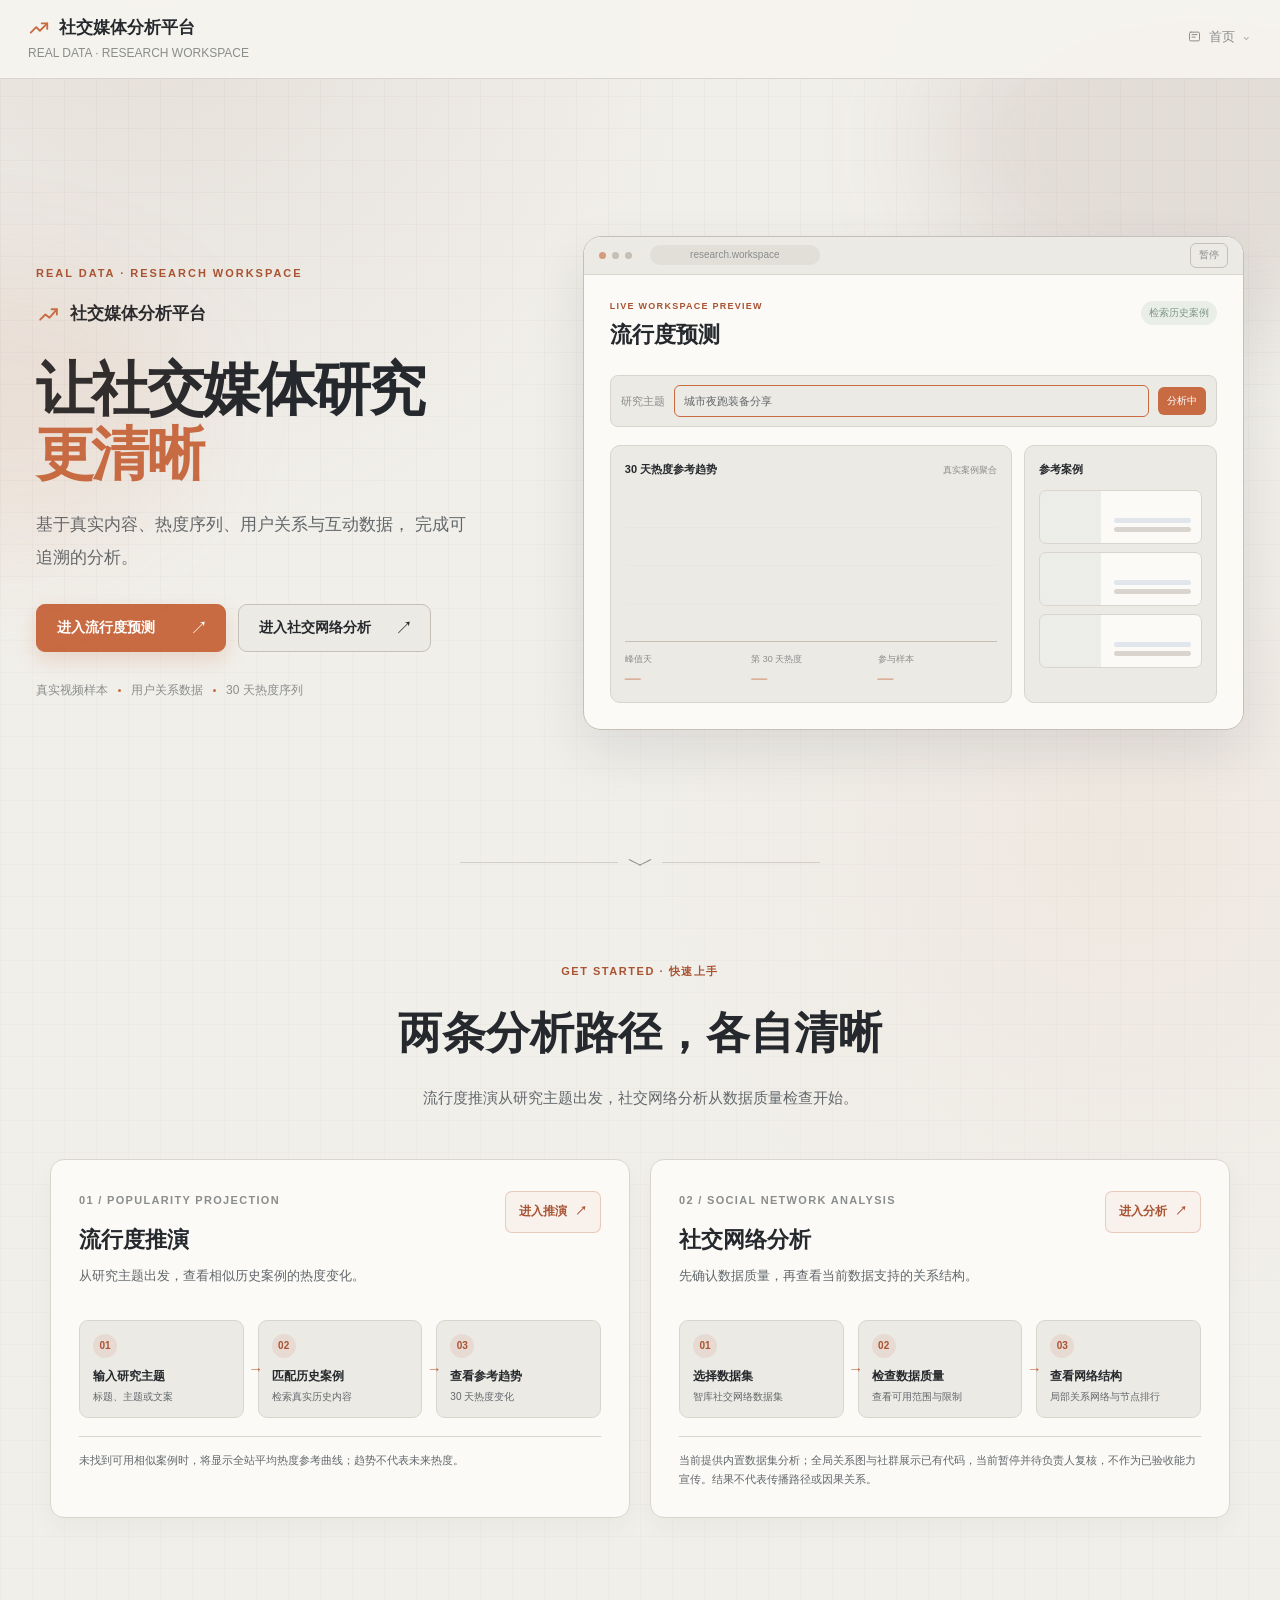
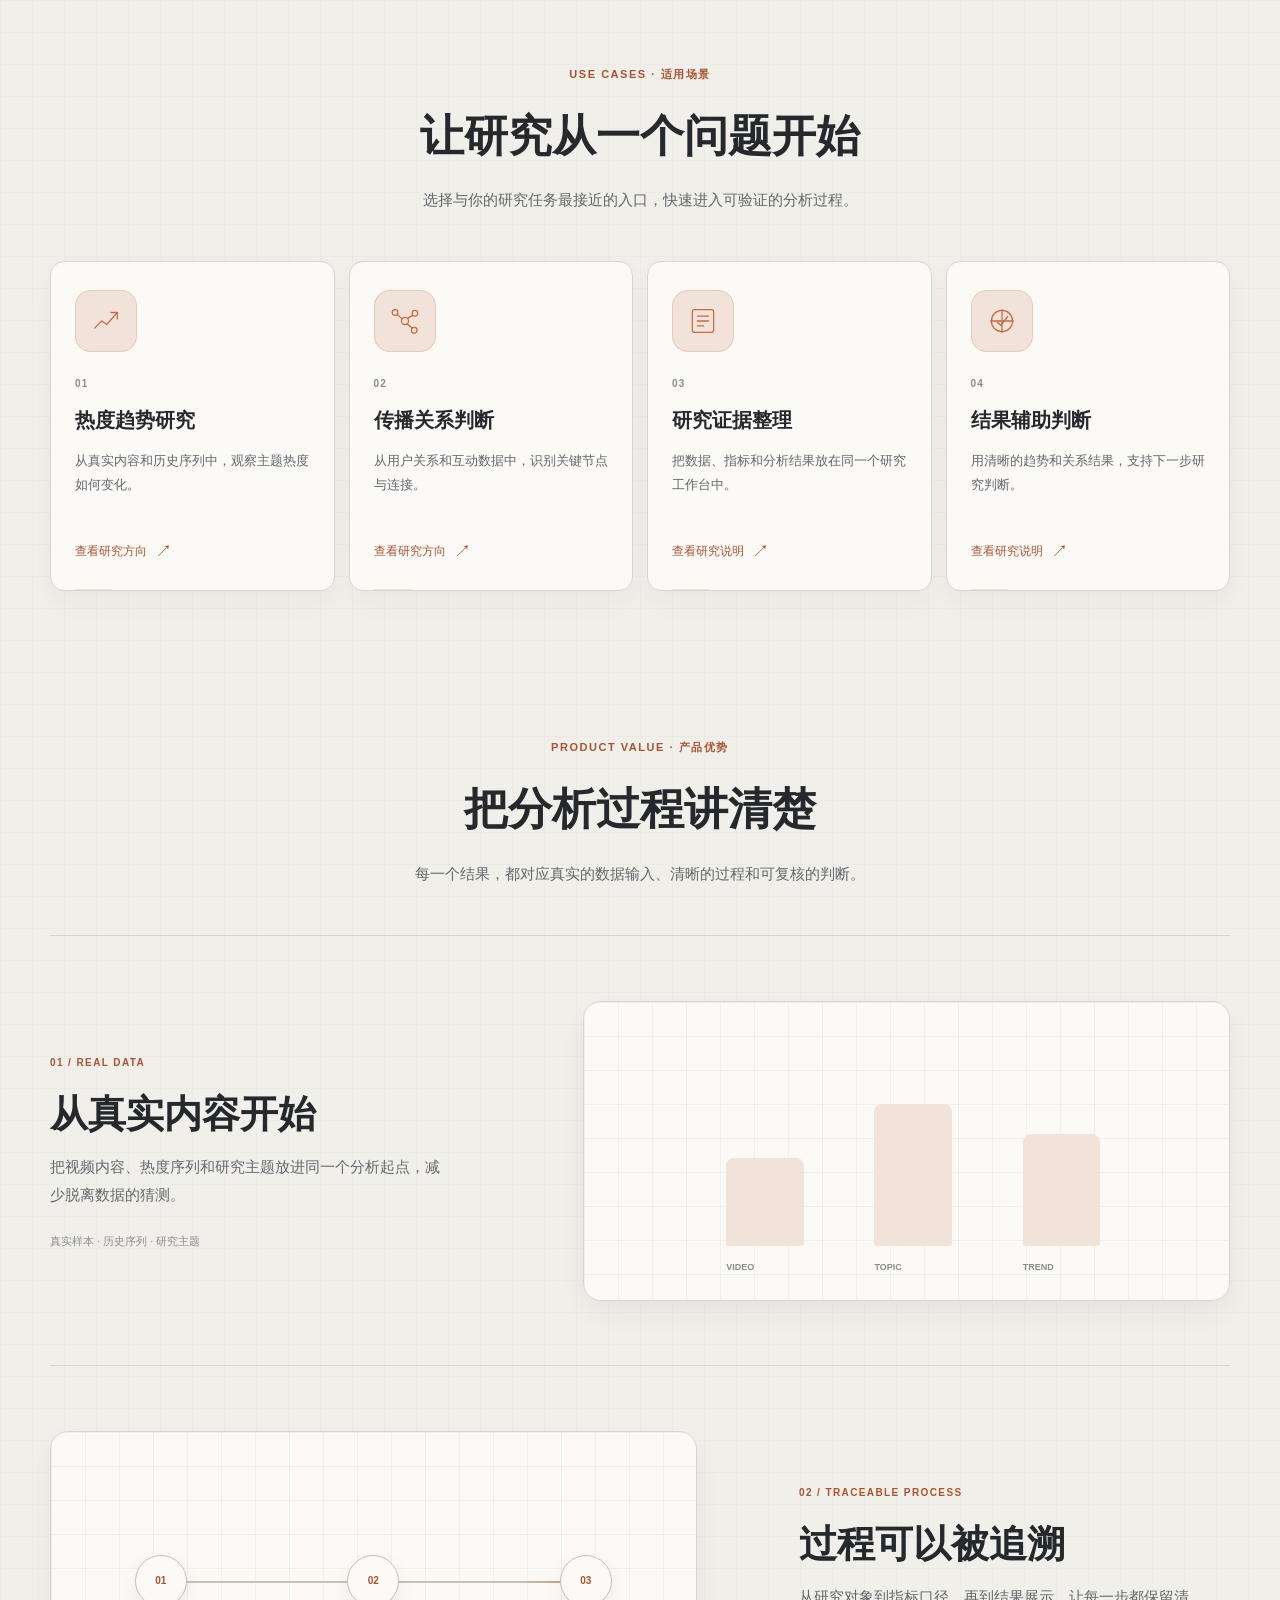
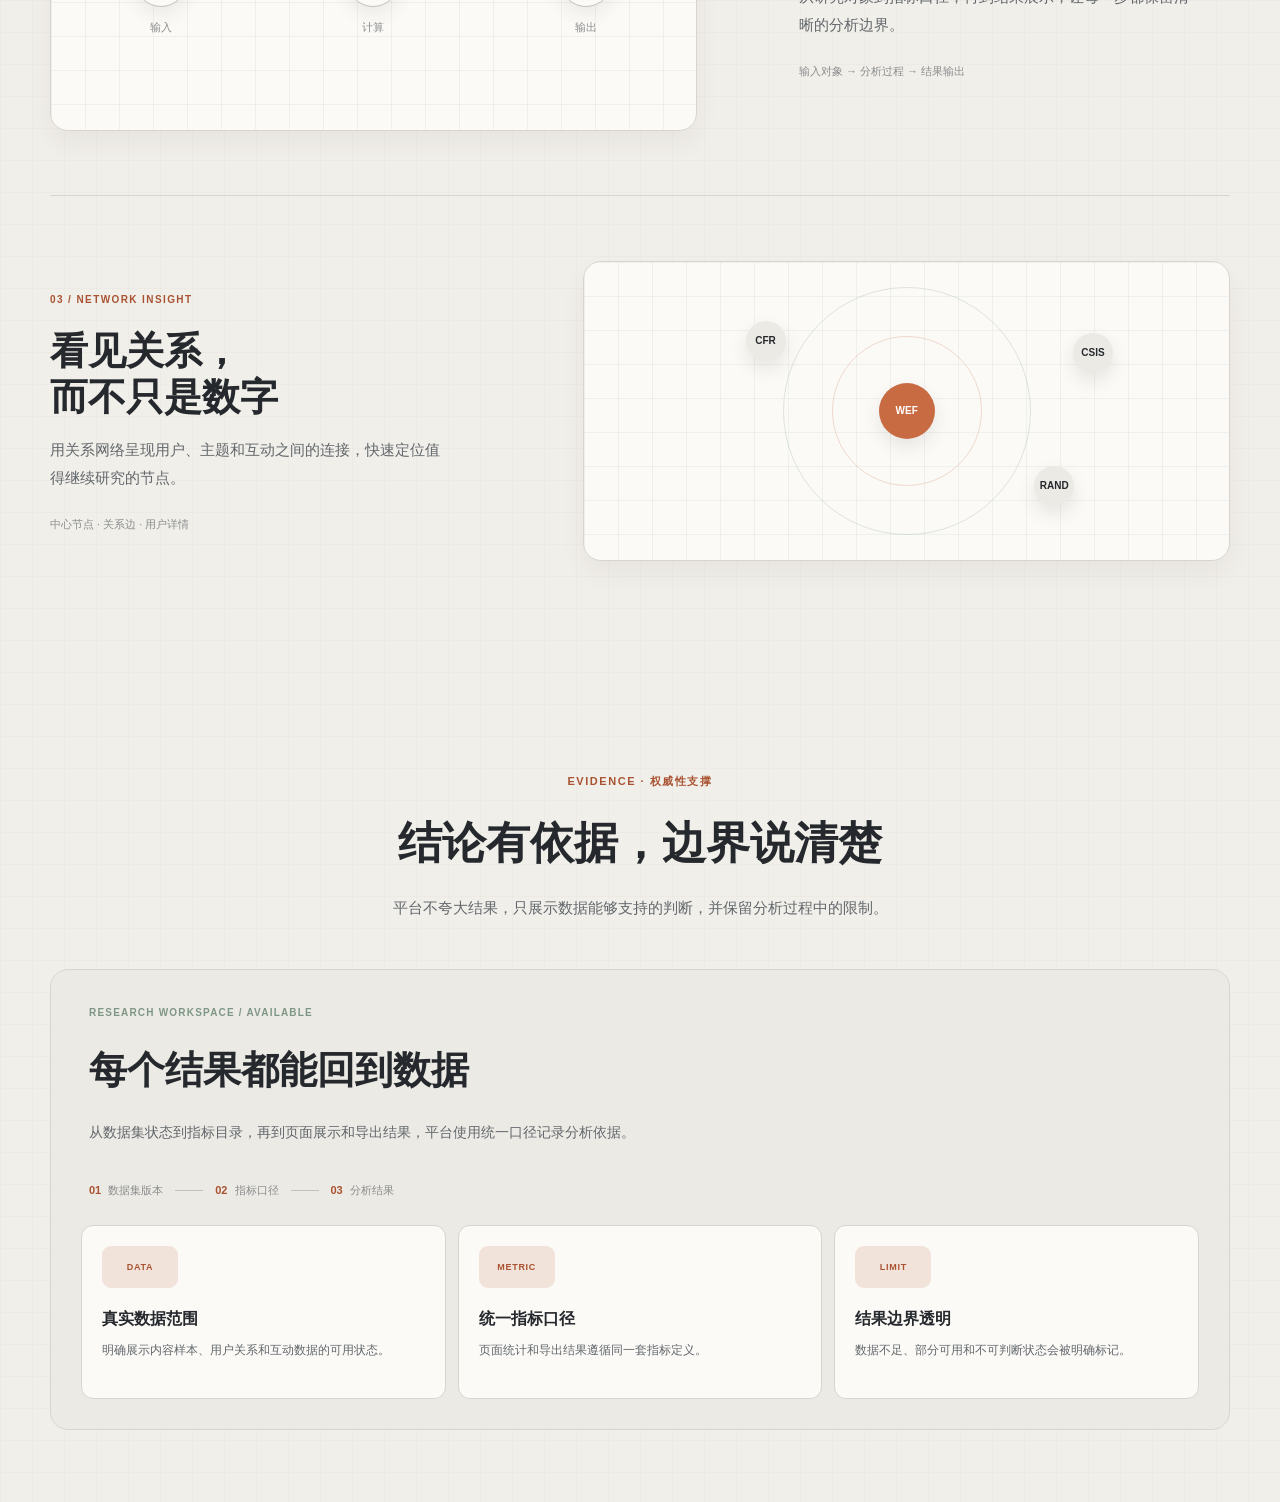
==== commit 452004b7: "完善社交网络分析功能与页面体验" ====
--- a/src/main/resources/static/index.html
+++ b/src/main/resources/static/index.html
@@ -5,7 +5,7 @@
     <meta name="color-scheme" content="light">
     <title>社交媒体分析平台</title>
     <link rel="icon" href="img/favicon.svg" type="image/svg+xml">
-    <link rel="stylesheet" href="css/style.css?v=20261007-predict-title-scale-1">
+<link rel="stylesheet" href="css/style.css?v=20261107-overview-heading-gap-1">
 </head>
 <body>
 <header class="topbar">
@@ -176,7 +176,7 @@
                                 <span class="home-demo-panel-heading">用户详情</span>
                                 <strong>World Economic Forum</strong>
                                 <span class="home-demo-user-meta">节点状态 · available</span>
-                                <div class="home-demo-user-stat"><span>入度</span><b>239</b></div>
+                                <div class="home-demo-user-stat"><span>数据内被关注数</span><b>239</b></div>
                                 <div class="home-demo-user-stat"><span>互动推文</span><b>1,284</b></div>
                                 <span class="home-demo-drawer-line"></span>
                                 <span class="home-demo-drawer-line short"></span>
@@ -194,39 +194,67 @@
                  aria-labelledby="home-quickstart-title">
             <div class="home-section-heading">
                 <span class="home-section-kicker">GET STARTED · 快速上手</span>
-                <h2 id="home-quickstart-title">三步进入研究工作台</h2>
-                <p>从选择研究方向开始，逐步完成输入、分析和结果查看。</p>
-            </div>
-            <div class="home-quickstart-track">
-                <article class="home-quick-card">
-                    <span class="home-quick-number">01</span>
-                    <div class="home-quick-visual quick-select" aria-hidden="true">
-                        <span>选择工作台</span>
-                        <i></i>
-                        <b></b>
-                    </div>
-                    <h3>选择研究方向</h3>
-                    <p>进入流行度预测或社交网络分析。</p>
+                <h2 id="home-quickstart-title">两条分析路径，各自清晰</h2>
+                <p>流行度推演从研究主题出发，社交网络分析从数据质量检查开始。</p>
+            </div>
+            <div class="home-quickstart-grid">
+                <article class="home-workflow-card home-workflow-predict">
+                    <div class="home-workflow-head">
+                        <div>
+                            <span class="home-workflow-index">01 / POPULARITY PROJECTION</span>
+                            <h3>流行度推演</h3>
+                            <p>从研究主题出发，查看相似历史案例的热度变化。</p>
+                        </div>
+                        <a class="home-workflow-link" href="#/predict">
+                            进入推演 <span aria-hidden="true">↗</span>
+                        </a>
+                    </div>
+                    <ol class="home-workflow-steps" aria-label="流行度推演流程">
+                        <li>
+                            <span class="home-workflow-step-index">01</span>
+                            <div><strong>输入研究主题</strong><small>标题、主题或文案</small></div>
+                        </li>
+                        <li>
+                            <span class="home-workflow-step-index">02</span>
+                            <div><strong>匹配历史案例</strong><small>检索真实历史内容</small></div>
+                        </li>
+                        <li>
+                            <span class="home-workflow-step-index">03</span>
+                            <div><strong>查看参考趋势</strong><small>30 天热度变化</small></div>
+                        </li>
+                    </ol>
+                    <p class="home-workflow-note">
+                        未找到可用相似案例时，将显示全站平均热度参考曲线；趋势不代表未来热度。
+                    </p>
                 </article>
-                <span class="home-quick-connector" aria-hidden="true">→</span>
-                <article class="home-quick-card">
-                    <span class="home-quick-number">02</span>
-                    <div class="home-quick-visual quick-input" aria-hidden="true">
-                        <span>研究对象</span>
-                        <b>城市夜跑装备分享</b>
-                        <i></i>
-                    </div>
-                    <h3>输入研究对象</h3>
-                    <p>输入主题，或查看当前可用数据集。</p>
-                </article>
-                <span class="home-quick-connector" aria-hidden="true">→</span>
-                <article class="home-quick-card">
-                    <span class="home-quick-number">03</span>
-                    <div class="home-quick-visual quick-result" aria-hidden="true">
-                        <i></i><i></i><i></i><b>分析结果</b>
-                    </div>
-                    <h3>查看分析结果</h3>
-                    <p>查看趋势、关系网络和可追溯的分析依据。</p>
+                <article class="home-workflow-card home-workflow-social">
+                    <div class="home-workflow-head">
+                        <div>
+                            <span class="home-workflow-index">02 / SOCIAL NETWORK ANALYSIS</span>
+                            <h3>社交网络分析</h3>
+                            <p>先确认数据质量，再查看当前数据支持的关系结构。</p>
+                        </div>
+                        <a class="home-workflow-link" href="#/social-network">
+                            进入分析 <span aria-hidden="true">↗</span>
+                        </a>
+                    </div>
+                    <ol class="home-workflow-steps" aria-label="社交网络分析流程">
+                        <li>
+                            <span class="home-workflow-step-index">01</span>
+                            <div><strong>选择数据集</strong><small>智库社交网络数据集</small></div>
+                        </li>
+                        <li>
+                            <span class="home-workflow-step-index">02</span>
+                            <div><strong>检查数据质量</strong><small>查看可用范围与限制</small></div>
+                        </li>
+                        <li>
+                            <span class="home-workflow-step-index">03</span>
+                            <div><strong>查看网络结构</strong><small>局部关系网络与节点排行</small></div>
+                        </li>
+                    </ol>
+                    <p class="home-workflow-note">
+                        当前提供内置数据集分析；全局关系图与社群展示已有代码，当前暂停并待负责人复核，不作为已验收能力宣传。结果不代表传播路径或因果关系。
+                    </p>
                 </article>
             </div>
         </section>
@@ -530,305 +558,542 @@
         </div>
     </section>
 
-    <section id="page-social-network" class="page social-network-page">
-        <div class="page-head social-network-head">
-            <div class="page-overline">REAL DATA · SOCIAL NETWORK STUDY</div>
-            <h1>社交网络分析</h1>
-            <p>基于真实用户关系、推文样本和质量报告，查看当前数据集与分析能力边界。</p>
-        </div>
-        <div id="social-network-status" class="social-network-status card-panel" aria-live="polite">
-            正在检查社交网络数据集…
-        </div>
-        <section id="social-network-dataset" class="social-network-dataset">
-            <div class="social-network-dataset-head">
-                <div>
-                    <div class="page-overline">01 / DATASET ENTRY</div>
-                    <h2>数据集入口</h2>
-                </div>
-                <span id="social-network-dataset-scope" class="social-network-version">当前数据集</span>
-            </div>
-            <div id="social-network-summary" class="social-network-summary">
-            <div class="social-network-summary-card card-panel">
-                <span class="social-network-label">数据集状态</span>
-                <strong id="social-network-dataset-status">-</strong>
-                <small id="social-network-dataset-version">版本检查中</small>
-            </div>
-            <div class="social-network-summary-card card-panel">
-                <span class="social-network-label">用户记录</span>
-                <strong id="social-network-user-count">-</strong>
-                <small>规范化用户样本</small>
-            </div>
-            <div class="social-network-summary-card card-panel">
-                <span class="social-network-label">关系候选</span>
-                <strong id="social-network-relationship-count">-</strong>
-                <small>关注关系候选数</small>
-            </div>
-            <div class="social-network-summary-card card-panel">
-                <span class="social-network-label">推文样本</span>
-                <strong id="social-network-tweet-count">-</strong>
-                <small>当前采集样本</small>
-            </div>
-            </div>
-            <section class="social-network-export card-panel">
-                <div class="social-network-export-heading">
-                    <div>
-                        <span class="social-network-tool-label">数据工具</span>
-                        <h2>导出结果</h2>
-                    </div>
-                    <span id="social-network-export-status" class="social-network-version">待选择</span>
-                </div>
-                <div class="social-network-export-controls">
-                    <label>结果范围
-                        <select id="social-network-export-type">
-                            <option value="network">网络总览</option>
-                            <option value="users">用户排行</option>
-                            <option value="tweets">推文样本</option>
-                            <option value="interactions">互动分析</option>
-                            <option value="topic">主题分析</option>
-                            <option value="quality">质量报告</option>
-                        </select>
-                    </label>
-                    <label>格式
-                        <select id="social-network-export-format">
-                            <option value="json">JSON</option>
-                            <option value="csv">CSV</option>
-                            <option value="print">打印摘要</option>
-                        </select>
-                    </label>
-                    <button id="social-network-export-button" class="button button-primary" type="button">
-                        生成导出
+    <section id="page-social-network-task" class="page social-network-workspace-page"
+             aria-label="社交网络分析工作台">
+        <div id="social-network-shell-layout" class="social-network-shell-layout">
+            <aside id="social-network-sidebar" class="social-network-sidebar"
+                   aria-label="社交网络分析导航">
+                <div class="social-network-sidebar-head">
+                    <div class="social-network-sidebar-heading">
+                        <span>ANALYSIS WORKSPACE</span>
+                        <strong>分析任务</strong>
+                    </div>
+                    <button id="social-network-sidebar-toggle"
+                            class="social-network-sidebar-toggle" type="button"
+                            aria-label="收起导航" aria-expanded="true"
+                            aria-controls="social-network-sidebar">
+                        <svg viewBox="0 0 24 24" aria-hidden="true">
+                            <path d="m14 5-7 7 7 7"></path>
+                            <path d="M7 12h13"></path>
+                        </svg>
                     </button>
                 </div>
-                <pre id="social-network-export-result" class="social-network-export-result" aria-live="polite">选择范围和格式后生成结果。</pre>
+                <nav class="social-network-sidebar-nav" aria-label="分析模块">
+                    <a class="social-network-sidebar-link"
+                       data-social-network-group="overview" data-label="分析概览"
+                       href="#/social-network" title="分析概览" aria-label="分析概览">
+                        <svg viewBox="0 0 24 24" aria-hidden="true">
+                            <rect x="4" y="4" width="6" height="6" rx="1"></rect>
+                            <rect x="14" y="4" width="6" height="6" rx="1"></rect>
+                            <rect x="4" y="14" width="6" height="6" rx="1"></rect>
+                            <rect x="14" y="14" width="6" height="6" rx="1"></rect>
+                        </svg>
+                        <span class="social-network-sidebar-label">分析概览</span>
+                    </a>
+                    <a class="social-network-sidebar-link"
+                       data-social-network-group="data" data-label="数据与质量"
+                       href="#/social-network/data" title="数据与质量" aria-label="数据与质量">
+                        <svg viewBox="0 0 24 24" aria-hidden="true">
+                            <path d="M5 6.5C5 5.1 8.1 4 12 4s7 1.1 7 2.5S15.9 9 12 9 5 7.9 5 6.5Z"></path>
+                            <path d="M5 6.5v11C5 18.9 8.1 20 12 20s7-1.1 7-2.5v-11"></path>
+                            <path d="M5 12c0 1.4 3.1 2.5 7 2.5s7-1.1 7-2.5"></path>
+                        </svg>
+                        <span class="social-network-sidebar-label">数据与质量</span>
+                    </a>
+                    <a class="social-network-sidebar-link"
+                       data-social-network-group="relations" data-label="关系与节点"
+                       href="#/social-network/relations" title="关系与节点" aria-label="关系与节点">
+                        <svg viewBox="0 0 24 24" aria-hidden="true">
+                            <circle cx="6" cy="7" r="2.5"></circle>
+                            <circle cx="18" cy="6" r="2.5"></circle>
+                            <circle cx="13" cy="18" r="2.5"></circle>
+                            <path d="m8.4 6.8 7.1-.6M7.4 9.2l4.2 6.5m4-7.2-1.7 7"></path>
+                        </svg>
+                        <span class="social-network-sidebar-label">关系与节点</span>
+                    </a>
+                    <a class="social-network-sidebar-link"
+                       data-social-network-group="content" data-label="内容与互动"
+                       href="#/social-network/content" title="内容与互动" aria-label="内容与互动">
+                        <svg viewBox="0 0 24 24" aria-hidden="true">
+                            <path d="M5 5.5h14a2 2 0 0 1 2 2v8a2 2 0 0 1-2 2h-7l-5 3v-3H5a2 2 0 0 1-2-2v-8a2 2 0 0 1 2-2Z"></path>
+                            <path d="M7 10h10M7 13.5h7"></path>
+                        </svg>
+                        <span class="social-network-sidebar-label">内容与互动</span>
+                    </a>
+                </nav>
+            </aside>
+            <div id="social-network-shell-main" class="social-network-shell-main"
+                 tabindex="-1">
+                <div class="social-network-task-content">
+                    <header class="social-network-task-heading">
+                        <div class="social-network-task-heading-copy">
+                            <p id="social-network-task-eyebrow">ANALYSIS OVERVIEW</p>
+                            <h1 id="social-network-task-title">社交网络分析</h1>
+                        </div>
+                        <div class="social-network-task-heading-actions">
+                            <button id="social-network-quality-report-export"
+                                    class="button button-secondary" type="button"
+                                    data-social-network-quality-export hidden>
+                                导出质量报告
+                            </button>
+                            <button id="social-network-overview-retry"
+                                    class="button button-secondary" type="button"
+                                    hidden>
+                                刷新概览
+                            </button>
+                        </div>
+                        <nav id="social-network-relations-tabs"
+                             class="social-network-relations-tabs"
+                             aria-label="关系与节点分析" hidden>
+                            <a href="#/social-network/relations">网络结构</a>
+                            <a href="#/social-network/relations/ranking">节点排行</a>
+                            <a href="#/social-network/relations/user">用户关系</a>
+                            <a href="#/social-network/relations/groups">团体与社群</a>
+                        </nav>
+                        <nav id="social-network-content-tabs"
+                             class="social-network-content-task-nav"
+                             aria-label="内容分析页面" hidden>
+                            <a href="#/social-network/content">互动分析</a>
+                            <a href="#/social-network/content/topic">主题分析</a>
+                        </nav>
+                    </header>
+                    <section id="social-network-overview-home" class="social-network-overview-home"
+                             aria-labelledby="social-network-task-title" hidden>
+                        <section class="social-network-overview-tasks"
+                                 aria-label="分析任务">
+                            <div class="social-network-overview-task-grid">
+                                <a class="social-network-overview-task"
+                                   href="#/social-network/data">
+                                    <span class="social-network-overview-task-eyebrow">
+                                        DATA &amp; QUALITY
+                                    </span>
+                                    <span class="social-network-overview-task-kicker">数据与质量</span>
+                                    <span class="social-network-overview-task-description">
+                                        选择数据，检查哪些记录可以参与分析。
+                                    </span>
+                                    <span class="social-network-overview-task-scope">
+                                        当前数据 · 上传检查 · 质量报告
+                                    </span>
+                                    <span class="social-network-overview-task-action">进入数据管理</span>
+                                </a>
+                                <a class="social-network-overview-task"
+                                   href="#/social-network/relations">
+                                    <span class="social-network-overview-task-eyebrow">
+                                        NETWORK &amp; NODES
+                                    </span>
+                                    <span class="social-network-overview-task-kicker">关系与节点</span>
+                                    <span class="social-network-overview-task-description">
+                                        查看网络结构，识别重要节点并查询用户关系。
+                                    </span>
+                                    <span class="social-network-overview-task-scope">
+                                        网络结构 · 节点排行 · 用户关系
+                                    </span>
+                                    <span class="social-network-overview-task-action">进入关系分析</span>
+                                </a>
+                                <a class="social-network-overview-task"
+                                   href="#/social-network/content">
+                                    <span class="social-network-overview-task-eyebrow">
+                                        CONTENT &amp; INTERACTION
+                                    </span>
+                                    <span class="social-network-overview-task-kicker">内容与互动</span>
+                                    <span class="social-network-overview-task-description">
+                                        比较互动表现，查询主题相关的内容与用户。
+                                    </span>
+                                    <span class="social-network-overview-task-scope">
+                                        互动统计 · 主题查询
+                                    </span>
+                                    <span class="social-network-overview-task-action">进入内容分析</span>
+                                </a>
+                            </div>
+                        </section>
+                        <section class="social-network-overview-summary"
+                                 aria-label="当前数据分析摘要">
+                            <article class="social-network-overview-summary-card">
+                                <header class="social-network-overview-section-head">
+                                    <div>
+                                        <p class="social-network-data-eyebrow">NETWORK STRUCTURE</p>
+                                        <h2>网络结构摘要</h2>
+                                    </div>
+                                    <a href="#/social-network/relations">完整分析</a>
+                                </header>
+                                <p id="social-network-overview-network-scope"
+                                   class="social-network-overview-summary-scope"
+                                   role="status" aria-live="polite">
+                                    正在读取完整规范化网络摘要…
+                                </p>
+                                <dl class="social-network-overview-network-metrics">
+                                    <div>
+                                        <dt>孤立节点</dt>
+                                        <dd id="social-network-overview-isolated-node-count">-</dd>
+                                    </div>
+                                    <div>
+                                        <dt>网络密度</dt>
+                                        <dd id="social-network-overview-density">-</dd>
+                                    </div>
+                                    <div>
+                                        <dt>弱连通分量</dt>
+                                        <dd id="social-network-overview-component-count">-</dd>
+                                    </div>
+                                    <div>
+                                        <dt>最大弱连通分量</dt>
+                                        <dd id="social-network-overview-largest-component">-</dd>
+                                    </div>
+                                </dl>
+                                <p class="social-network-overview-summary-note">
+                                    密度描述规范化有向关系位置占比，不代表关系亲密程度。
+                                </p>
+                            </article>
+                            <article class="social-network-overview-summary-card">
+                                <header class="social-network-overview-section-head">
+                                    <div>
+                                        <p class="social-network-data-eyebrow">INTERACTION SNAPSHOT</p>
+                                        <h2>互动表现摘要</h2>
+                                    </div>
+                                    <a href="#/social-network/content">完整分析</a>
+                                </header>
+                                <p id="social-network-overview-interaction-scope"
+                                   class="social-network-overview-summary-scope"
+                                   role="status" aria-live="polite">
+                                    正在读取纳入分析的互动样本…
+                                </p>
+                                <dl class="social-network-overview-interaction-metrics">
+                                    <div>
+                                        <dt>点赞总数</dt>
+                                        <dd id="social-network-overview-like-total">-</dd>
+                                    </div>
+                                    <div>
+                                        <dt>评论总数</dt>
+                                        <dd id="social-network-overview-reply-total">-</dd>
+                                    </div>
+                                    <div>
+                                        <dt>转发总数</dt>
+                                        <dd id="social-network-overview-repost-total">-</dd>
+                                    </div>
+                                </dl>
+                                <p class="social-network-overview-summary-note">
+                                    汇总纳入分析的去重推文样本；缺失统计不会按零展示。
+                                </p>
+                            </article>
+                        </section>
+                    </section>
+                    <section id="social-network-dataset-page" class="social-network-dataset-page"
+                             aria-labelledby="social-network-task-title" hidden>
+                        <div id="social-network-dataset-loading"
+                             class="social-network-dataset-loading" role="status"
+                             aria-live="polite">正在读取当前数据…</div>
+                        <div id="social-network-dataset-error"
+                             class="social-network-overview-error" role="alert" hidden>
+                            <p>暂时无法读取当前数据身份。现有分析上下文未作修改。</p>
+                            <button id="social-network-dataset-retry"
+                                    class="button button-secondary" type="button">重试</button>
+                        </div>
+                        <div id="social-network-dataset-content" hidden>
+                            <section class="social-network-dataset-identity"
+                                     aria-labelledby="social-network-dataset-name">
+                                <div class="social-network-dataset-identity-head">
+                                    <div>
+                                        <p class="social-network-data-eyebrow">
+                                            DATASET OVERVIEW
+                                        </p>
+                                        <h2 id="social-network-dataset-name">正在读取数据身份…</h2>
+                                    </div>
+                                    <div class="social-network-dataset-identity-actions">
+                                        <span id="social-network-dataset-status"
+                                              class="social-network-quality-report-status"
+                                              role="status" aria-live="polite">状态读取中</span>
+                                        <a class="button button-primary"
+                                           href="#/social-network/data/upload">上传数据</a>
+                                    </div>
+                                </div>
+                                <div id="social-network-dataset-notice"
+                                     class="social-network-overview-notice" role="status" hidden></div>
+                                <div class="social-network-dataset-source">
+                                    <div>
+                                        <span class="social-network-data-eyebrow">数据来源</span>
+                                        <p id="social-network-dataset-source-summary">未提供</p>
+                                    </div>
+                                    <button id="social-network-dataset-source-open"
+                                            class="button button-secondary" type="button">
+                                        查看来源详情
+                                    </button>
+                                </div>
+                            </section>
+                            <section id="social-network-dataset-quality"
+                                     class="social-network-dataset-quality"
+                                     aria-label="数据质量报告">
+                                <div id="social-network-quality-report"
+                                     class="social-network-quality-report"
+                                     aria-live="polite"></div>
+                            </section>
+                            <section class="social-network-dataset-switch"
+                                     aria-labelledby="social-network-dataset-switch-heading">
+                                <div class="social-network-dataset-section-head">
+                                    <div>
+                                        <p class="social-network-data-eyebrow">DATA CONTEXT</p>
+                                        <h2 id="social-network-dataset-switch-heading">切换数据</h2>
+                                    </div>
+                                    <a class="social-network-inline-link"
+                                       href="#/social-network/data/upload">上传并检查新数据</a>
+                                </div>
+                                <article class="social-network-dataset-switch-row">
+                                    <div>
+                                        <strong id="social-network-builtin-dataset-name">
+                                            智库社交网络数据集
+                                        </strong>
+                                        <p id="social-network-dataset-switch-description">
+                                            使用项目内置数据进行分析。
+                                        </p>
+                                    </div>
+                                    <span id="social-network-builtin-current"
+                                          class="social-network-dataset-current" hidden>
+                                        正在使用
+                                    </span>
+                                    <button id="social-network-dataset-switch-builtin"
+                                            class="button button-secondary" type="button" hidden>
+                                        使用内置数据
+                                    </button>
+                                </article>
+                                <div id="social-network-dataset-upload-state"
+                                     class="social-network-dataset-upload-state" hidden>
+                                    <p id="social-network-dataset-upload-message"></p>
+                                    <a id="social-network-dataset-upload-link"
+                                       class="button button-secondary"
+                                       href="#/social-network/data/upload">继续检查</a>
+                                </div>
+                                <p id="social-network-dataset-switch-blocked"
+                                   class="social-network-dataset-switch-blocked" role="status" hidden>
+                                    上传检查正在进行；请先完成或取消检查，再切换数据。
+                                </p>
+                                <p id="social-network-dataset-switch-status"
+                                   class="social-network-data-status" role="status"
+                                   aria-live="polite"></p>
+                            </section>
+                        </div>
+                    </section>
+                    <section id="social-network-group-page"
+                             class="social-network-group-page"
+                             aria-label="团体与社群分析" hidden>
+                        <div class="social-network-group-toolbar">
+                            <div class="social-network-group-tabs" role="tablist"
+                                 aria-label="选择团体分析">
+                                <button type="button" role="tab" aria-selected="true"
+                                        data-group-analysis="clique"
+                                        aria-describedby="social-network-group-clique-method">
+                                    紧密关注组合 Clique
+                                    <span class="social-network-scope-term social-network-group-tab-help">
+                                        <span class="social-network-scope-term-trigger"
+                                              aria-hidden="true">i</span>
+                                        <span class="social-network-scope-term-tooltip"
+                                              id="social-network-group-clique-method"
+                                              role="tooltip"><strong>Clique 计算口径</strong>：将任一方向有关注的账号视为相连，寻找至少 3 个账号组成且不能再加入其他账号的极大团；团之间可以重叠，重叠团分别计数。</span>
+                                    </span>
+                                </button>
+                                <button type="button" role="tab" aria-selected="false"
+                                        data-group-analysis="louvain"
+                                        aria-describedby="social-network-group-louvain-method">
+                                    关注网络分组 Louvain
+                                    <span class="social-network-scope-term social-network-group-tab-help">
+                                        <span class="social-network-scope-term-trigger"
+                                              aria-hidden="true">i</span>
+                                        <span class="social-network-scope-term-tooltip"
+                                              id="social-network-group-louvain-method"
+                                              role="tooltip"><strong>Louvain 计算口径</strong>：按连接模式划分算法社群，不代表现实组织。计算将关注关系转为无向简单网络（合并重复关系、忽略自环），resolution 固定为 1.0。</span>
+                                    </span>
+                                </button>
+                            </div>
+                            <div class="social-network-group-actions">
+                                <span data-group-status class="social-network-group-status"
+                                      role="status" aria-live="polite">等待读取</span>
+                                <button type="button" class="button button-secondary"
+                                        data-group-export disabled>导出当前结果</button>
+                                <button type="button" class="button button-secondary"
+                                        data-group-refresh>刷新状态</button>
+                                <button type="button" class="button button-primary"
+                                        data-group-start>开始计算</button>
+                            </div>
+                        </div>
+                        <p data-group-notice class="social-network-group-notice"
+                           role="status" aria-live="polite" hidden></p>
+                        <section class="social-network-group-findings"
+                                 aria-label="分析发现" data-group-findings
+                                 aria-live="polite"></section>
+                        <details class="social-network-group-technical">
+                            <summary>查看计算指标与规模分布</summary>
+                        <section class="social-network-group-summary"
+                                 aria-label="分析摘要" data-group-summary></section>
+                        <section class="social-network-group-distribution"
+                                 aria-label="规模分布">
+                            <header>
+                                <div>
+                                    <h2 data-group-distribution-title>团规模分布</h2>
+                                    <p data-group-distribution-note></p>
+                                </div>
+                            </header>
+                            <div data-group-distribution></div>
+                        </section>
+                        </details>
+                        <div class="social-network-group-results">
+                            <section class="social-network-group-list-panel"
+                                     aria-labelledby="social-network-group-list-heading">
+                                <header class="social-network-group-panel-head">
+                                    <div>
+                                        <h2 id="social-network-group-list-heading"
+                                            data-group-list-title>极大团列表</h2>
+                                        <p data-group-list-count>等待分析状态</p>
+                                    </div>
+                                    <nav class="social-network-group-pagination"
+                                         aria-label="团体结果分页">
+                                        <button type="button" data-group-list-prev
+                                                aria-label="上一页">上一页</button>
+                                        <span data-group-list-page>—</span>
+                                        <button type="button" data-group-list-next
+                                                aria-label="下一页">下一页</button>
+                                    </nav>
+                                </header>
+                                <div data-group-list class="social-network-group-list"
+                                     aria-live="polite"></div>
+                            </section>
+                            <section class="social-network-group-evidence-panel"
+                                     aria-labelledby="social-network-group-evidence-heading">
+                                <header class="social-network-group-panel-head">
+                                    <div>
+                                        <h2 id="social-network-group-evidence-heading"
+                                            data-group-evidence-title>成员与来源证据</h2>
+                                        <p data-group-evidence-subtitle>
+                                            选择一个团或社群后按需读取来源行。
+                                        </p>
+                                    </div>
+                                </header>
+                                <div class="social-network-group-evidence-tabs"
+                                     role="tablist" aria-label="证据类型">
+                                    <button type="button" role="tab" aria-selected="true"
+                                            data-group-evidence-section="members">
+                                        成员
+                                    </button>
+                                    <button type="button" role="tab" aria-selected="false"
+                                            data-group-evidence-section="ties">
+                                        关系来源
+                                    </button>
+                                </div>
+                                <p data-group-evidence-status class="social-network-group-evidence-status"
+                                   role="status" aria-live="polite">
+                                    证据按需加载；每页最多 20 项。
+                                </p>
+                                <div data-group-evidence-list
+                                     class="social-network-group-evidence-list"></div>
+                                <nav class="social-network-group-pagination"
+                                     aria-label="来源证据分页">
+                                    <button type="button" data-group-evidence-prev
+                                            aria-label="上一页">上一页</button>
+                                    <span data-group-evidence-page>—</span>
+                                    <button type="button" data-group-evidence-next
+                                            aria-label="下一页">下一页</button>
+                                </nav>
+                            </section>
+                        </div>
+                    </section>
+                    <section class="social-network-task-card" aria-live="polite">
+                        <h2 id="social-network-task-status">正在打开任务</h2>
+                        <p id="social-network-task-message">
+                            任务视图正在加载，请稍候。
+                        </p>
+                        <a id="social-network-task-return" class="button button-secondary"
+                           href="#/social-network">返回分析概览</a>
+                    </section>
+                </div>
+            </div>
+        </div>
+    </section>
+
+    <section id="page-social-network-graph" class="page social-network-graph-page">
+        <div class="social-network-graph-heading">
+            <a class="social-network-graph-back" href="#/social-network">返回社交网络分析</a>
+            <div class="page-overline">GLOBAL RELATIONSHIP MAP</div>
+            <h1>关系网络图</h1>
+            <p>查看当前数据集中的用户节点与真实关注关系。滚轮缩放画布，拖动画布平移，拖动节点可调整当前视图布局。</p>
+        </div>
+        <div class="social-network-graph-context card-panel">
+            <div><span>数据集</span><strong id="social-network-graph-dataset">智库社交网络数据集</strong></div>
+            <div><span>数据版本</span><strong id="social-network-graph-version">加载中</strong></div>
+            <div><span>本次展示节点 / 完整范围</span><strong id="social-network-graph-node-count">-</strong></div>
+            <div><span>本次展示关系 / 完整范围</span><strong id="social-network-graph-edge-count">-</strong></div>
+            <span id="social-network-graph-status" class="social-network-graph-status" role="status">
+                正在加载全量关系网络…
+            </span>
+        </div>
+        <div class="social-network-graph-workspace">
+            <section class="social-network-graph-main card-panel" aria-label="关系网络画布">
+                <div class="social-network-graph-toolbar">
+                    <form id="social-network-graph-search-form" class="social-network-graph-search">
+                        <label for="social-network-graph-search">搜索用户</label>
+                        <input id="social-network-graph-search" type="search"
+                               autocomplete="off" placeholder="用户 ID、用户名或显示名称">
+                        <button class="button button-primary" type="submit">定位</button>
+                    </form>
+                    <div class="social-network-graph-view-controls" aria-label="画布控制">
+                        <button id="social-network-graph-zoom-in" class="button button-secondary"
+                                type="button" aria-label="放大画布">+</button>
+                        <button id="social-network-graph-zoom-out" class="button button-secondary"
+                                type="button" aria-label="缩小画布">−</button>
+                        <button id="social-network-graph-fit" class="button button-secondary"
+                                type="button">适应画布</button>
+                        <button id="social-network-graph-reset" class="button button-secondary"
+                                type="button">重置布局</button>
+                        <label class="social-network-graph-community-toggle">
+                            <input id="social-network-graph-community-toggle" type="checkbox"
+                                   checked disabled>
+                            显示社群圈（分析未运行）
+                        </label>
+                    </div>
+                </div>
+                <div id="social-network-graph-search-results" class="social-network-graph-search-results"
+                     role="listbox" aria-label="用户搜索结果"></div>
+                <div id="social-network-graph-canvas-shell" class="social-network-graph-canvas-shell">
+                    <canvas id="social-network-graph-canvas" tabindex="0"
+                            aria-label="可缩放和平移的全量用户关注关系网络"></canvas>
+                    <div id="social-network-graph-tooltip" class="social-network-graph-tooltip hidden"
+                         role="status"></div>
+                    <div id="social-network-graph-loading" class="social-network-graph-loading">
+                        正在读取并布局关系网络…
+                    </div>
+                </div>
             </section>
-        </section>
-        <section id="social-network-overview" class="social-network-overview card-panel">
-            <div class="social-network-panel-head">
-                <div>
-                    <div class="page-overline">02 / NETWORK OVERVIEW</div>
-                    <h2>网络总览</h2>
-                </div>
-                <span id="social-network-scope" class="social-network-version">范围检查中</span>
-            </div>
-            <div class="social-network-overview-grid">
-                <div class="social-network-overview-block">
-                    <h3>网络结构</h3>
-                    <div class="social-network-metric-list">
-                        <div><span>网络密度</span><strong id="social-network-density">-</strong></div>
-                        <div><span>孤立节点</span><strong id="social-network-isolated-count">-</strong></div>
-                        <div><span>外部节点</span><strong id="social-network-external-count">-</strong></div>
-                        <div><span>PageRank</span><strong id="social-network-pagerank-state">-</strong></div>
-                    </div>
-                    <p class="social-network-note">
-                        密度描述当前规范化有向关系结构，不表示关系亲密程度或社会影响力。
+            <aside class="social-network-graph-sidebar">
+                <section class="social-network-graph-side-card card-panel">
+                    <div class="page-overline">LEGEND</div>
+                    <h2>图例与范围</h2>
+                    <div class="social-network-graph-legend">
+                        <span><i class="is-profile"></i>用户节点（社群未计算）</span>
+                        <span><i class="is-external"></i>外部节点（资料未采集）</span>
+                        <span><i class="is-selected"></i>当前选中</span>
+                    </div>
+                    <p>关系方向：来源用户 → 被关注用户。缩放后可查看方向箭头；选中节点时会突出显示相邻关系。</p>
+                </section>
+                <section class="social-network-graph-side-card card-panel">
+                    <div class="page-overline">COMMUNITY STRUCTURE</div>
+                    <h2>社群划分</h2>
+                    <div id="social-network-graph-community-summary"
+                         class="social-network-graph-community-summary">社群分析尚未运行。</div>
+                    <div id="social-network-graph-community-list"
+                         class="social-network-graph-community-list"></div>
+                    <p id="social-network-graph-community-method">
+                        当前快照未运行 Louvain；社群统计不可用，不代表网络没有社群。
                     </p>
-                </div>
-                <div class="social-network-overview-block">
-                    <h3>互动规模</h3>
-                    <div id="social-network-interactions" class="social-network-interactions">
-                        <div class="social-network-empty">互动摘要加载中…</div>
-                    </div>
-                    <p class="social-network-note">
-                        点赞、评论、转发分别统计；推文数量表示当前采集样本。
-                    </p>
-                </div>
-            </div>
-        </section>
-        <section id="social-network-local" class="social-network-local card-panel">
-            <div class="social-network-panel-head">
-                <div>
-                    <div class="page-overline">03 / LOCAL NETWORK</div>
-                    <h2>用户关注网络</h2>
-                </div>
-                <span id="social-network-local-status" class="social-network-version">等待查询</span>
-            </div>
-            <div class="social-network-local-controls">
-                <label>
-                    <span>搜索用户</span>
-                    <input id="social-network-user-query" type="search"
-                           placeholder="输入用户 ID、用户名或显示名称">
-                </label>
-                <label>
-                    <span>展开深度</span>
-                    <select id="social-network-depth">
-                        <option value="1">一阶邻居</option>
-                        <option value="2">二阶邻居</option>
-                    </select>
-                </label>
-                <label>
-                    <span>Top-K</span>
-                    <select id="social-network-top-k">
-                        <option value="20">20</option>
-                        <option value="30" selected>30</option>
-                        <option value="50">50</option>
-                    </select>
-                </label>
-                <label class="social-network-checkbox">
-                    <input id="social-network-include-external" type="checkbox" checked>
-                    <span>显示外部节点</span>
-                </label>
-                <button id="social-network-search-button" class="button button-primary" type="button">
-                    查询
-                </button>
-            </div>
-            <div id="social-network-user-results" class="social-network-user-results">
-                <div class="social-network-empty">输入关键词后定位中心用户。</div>
-            </div>
-            <div id="social-network-local-view" class="social-network-local-view">
-                <div class="social-network-empty">选择用户后加载局部关系网络。</div>
-            </div>
-        </section>
-        <section id="social-network-ranking" class="social-network-ranking card-panel">
-            <div class="social-network-panel-head">
-                <div>
-                    <div class="page-overline">04 / IMPORTANT NODES</div>
-                    <h2>重要节点分析</h2>
-                </div>
-                <span id="social-network-ranking-status" class="social-network-version">加载中</span>
-            </div>
-            <div class="social-network-ranking-controls">
-                <label>
-                    <span>指标分组</span>
-                    <select id="social-network-ranking-metric">
-                        <option value="indegree">入度（网络结构）</option>
-                        <option value="outdegree">出度（网络结构）</option>
-                        <option value="pagerank">PageRank（网络结构）</option>
-                        <option value="followers_count">粉丝数（原始账户字段）</option>
-                        <option value="following_count">关注数（原始账户字段）</option>
-                        <option value="tweet_count">推文总数（原始账户字段）</option>
-                    </select>
-                </label>
-                <button id="social-network-ranking-button" class="button button-secondary" type="button">
-                    刷新排行
-                </button>
-            </div>
-            <p id="social-network-ranking-note" class="social-network-note">
-                指标分开计算，不生成综合影响力分。
-            </p>
-            <div id="social-network-ranking-table" class="social-network-ranking-table">
-                <div class="social-network-empty">排行加载中…</div>
-            </div>
-        </section>
-        <section id="social-network-interaction-analysis" class="social-network-interaction-analysis card-panel">
-            <div class="social-network-panel-head">
-                <div>
-                    <div class="page-overline">05 / TWEET &amp; INTERACTION</div>
-                    <h2>推文与互动分析</h2>
-                </div>
-                <span id="social-network-interaction-status" class="social-network-version">加载中</span>
-            </div>
-            <div class="social-network-interaction-controls">
-                <label>
-                    <span>互动指标</span>
-                    <select id="social-network-interaction-metric">
-                        <option value="like_count">点赞</option>
-                        <option value="reply_count">评论</option>
-                        <option value="repost_count">转发</option>
-                    </select>
-                </label>
-                <button id="social-network-interaction-button" class="button button-primary" type="button">
-                    刷新分析
-                </button>
-            </div>
-            <div id="social-network-interaction-summary" class="social-network-interaction-summary">
-                <div class="social-network-empty">互动摘要加载中…</div>
-            </div>
-            <div class="social-network-interaction-grid">
-                <div class="social-network-interaction-block">
-                    <h3>推文排行</h3>
-                    <div id="social-network-interaction-tweets" class="social-network-interaction-table">
-                        <div class="social-network-empty">推文排行加载中…</div>
-                    </div>
-                </div>
-                <div class="social-network-interaction-block">
-                    <h3>用户聚合排行</h3>
-                    <div id="social-network-interaction-users" class="social-network-interaction-table">
-                        <div class="social-network-empty">用户排行加载中…</div>
-                    </div>
-                </div>
-            </div>
-            <div class="social-network-interaction-block social-network-timeseries-block">
-                <h3>时间分布</h3>
-                <div id="social-network-interaction-timeseries" class="social-network-timeseries">
-                    <div class="social-network-empty">时间分布加载中…</div>
-                </div>
-            </div>
-            <p id="social-network-interaction-note" class="social-network-note">
-                点赞、评论、转发分别统计；当前结果基于去重且纳入分析的推文样本。
-            </p>
-        </section>
-        <section id="social-network-topic-analysis" class="social-network-topic-analysis card-panel">
-            <div class="social-network-panel-head">
-                <div>
-                    <div class="page-overline">06 / TOPIC &amp; NETWORK LINKAGE</div>
-                    <h2>主题与网络联动</h2>
-                </div>
-                <span id="social-network-topic-status" class="social-network-version">等待查询</span>
-            </div>
-            <div class="social-network-topic-controls">
-                <label>
-                    <span>关键词或简短主题</span>
-                    <input id="social-network-topic-query" type="search"
-                        placeholder="例如：人工智能 / climate / public health">
-                </label>
-                <button id="social-network-topic-button" class="button button-primary" type="button" disabled>
-                    开始分析
-                </button>
-            </div>
-            <p class="social-network-note">
-                首版使用精确词元匹配；结果表示文本样本匹配关系，不代表立场、传播路径或因果影响。
-            </p>
-            <div id="social-network-topic-summary" class="social-network-topic-summary">
-                <div class="social-network-empty">输入关键词后查看主题样本。</div>
-            </div>
-            <div class="social-network-topic-grid">
-                <div class="social-network-interaction-block">
-                    <h3>相关推文</h3>
-                    <div id="social-network-topic-tweets" class="social-network-interaction-table">
-                        <div class="social-network-empty">等待查询</div>
-                    </div>
-                </div>
-                <div class="social-network-interaction-block">
-                    <h3>相关用户</h3>
-                    <div id="social-network-topic-users" class="social-network-interaction-table">
-                        <div class="social-network-empty">等待查询</div>
-                    </div>
-                </div>
-            </div>
-            <div class="social-network-interaction-block social-network-topic-network">
-                <h3>真实关注关系子图</h3>
-                <div id="social-network-topic-network" class="social-network-empty">
-                    主题用户子图将在查询后显示。
-                </div>
-            </div>
-        </section>
-        <section id="social-network-capability-panel" class="social-network-panel card-panel">
-            <div class="social-network-panel-head">
-                <div>
-                    <div class="page-overline">07 / CAPABILITY MATRIX</div>
-                    <h2>分析能力状态</h2>
-                </div>
-                <span id="social-network-capability-version" class="social-network-version">-</span>
-            </div>
-            <div id="social-network-capabilities" class="social-network-capabilities">
-                <div class="social-network-empty">能力矩阵加载中…</div>
-            </div>
-        </section>
-        <section class="social-network-quality card-panel">
-            <div class="social-network-panel-head">
-                <div>
-                    <div class="page-overline">DATA QUALITY</div>
-                    <h2>数据质量与覆盖提示</h2>
-                </div>
-                <span id="social-network-quality-status" class="social-network-version">-</span>
-            </div>
-            <div id="social-network-quality-items" class="social-network-quality-items">
-                <div class="social-network-empty">质量摘要加载中…</div>
-            </div>
-        </section>
-        <p class="social-network-boundary">
-            当前页面展示数据集、网络结构、用户关系、节点排行、用户详情、推文互动和主题网络联动；所有结果均保留数据范围与质量边界。
-        </p>
+                </section>
+                <section class="social-network-graph-side-card card-panel">
+                    <div class="page-overline">SELECTED NODE</div>
+                    <h2>选中节点</h2>
+                    <div id="social-network-graph-selected" class="social-network-graph-selected">
+                        点击画布中的节点查看资料和网络位置。
+                    </div>
+                    <button id="social-network-graph-user-detail" class="button button-primary"
+                            type="button" disabled>打开用户详情</button>
+                </section>
+                <p class="social-network-graph-boundary">
+                    当前图只表示本数据集记录的静态关注关系。节点位置仅用于布局，不代表地理位置或真实社会影响力；无有效关系的孤立节点不归入社群。
+                </p>
+            </aside>
+        </div>
     </section>
 </main>
 
@@ -854,6 +1119,10 @@
             <div>
                 <div class="page-overline">USER EVIDENCE</div>
                 <h2 id="social-network-user-drawer-title">用户详情</h2>
+                <p id="social-network-user-drawer-identity"
+                   class="social-network-user-drawer-identity">选择用户后查看证据</p>
+                <p id="social-network-user-drawer-context"
+                   class="social-network-user-drawer-context"></p>
             </div>
             <button class="social-network-user-drawer-close" type="button"
                     aria-label="关闭用户详情" data-close-social-user-drawer>×</button>
@@ -861,11 +1130,239 @@
         <div id="social-network-user-drawer-status" class="social-network-version">
             正在加载用户详情…
         </div>
+        <div class="social-network-user-drawer-tabs" role="tablist"
+             aria-label="用户详情证据类别">
+            <button id="social-network-user-tab-profile" type="button" role="tab"
+                    aria-selected="true" aria-controls="social-network-user-panel-profile"
+                    tabindex="0" data-user-detail-tab="profile">资料与网络</button>
+            <button id="social-network-user-tab-tweets" type="button" role="tab"
+                    aria-selected="false" aria-controls="social-network-user-panel-tweets"
+                    tabindex="-1" data-user-detail-tab="tweets">推文与互动</button>
+            <button id="social-network-user-tab-neighbors" type="button" role="tab"
+                    aria-selected="false" aria-controls="social-network-user-panel-neighbors"
+                    tabindex="-1" data-user-detail-tab="neighbors">关注邻居</button>
+        </div>
         <div id="social-network-user-drawer-body" class="social-network-detail-body">
-            <div class="social-network-empty">选择用户后查看证据。</div>
+            <section id="social-network-user-panel-profile" role="tabpanel"
+                     aria-labelledby="social-network-user-tab-profile"
+                     data-user-detail-panel="profile">
+                <div class="social-network-empty">选择用户后查看资料与网络证据。</div>
+            </section>
+            <section id="social-network-user-panel-tweets" role="tabpanel"
+                     aria-labelledby="social-network-user-tab-tweets"
+                     data-user-detail-panel="tweets" hidden>
+                <div class="social-network-empty">推文与互动证据尚未加载。</div>
+            </section>
+            <section id="social-network-user-panel-neighbors" role="tabpanel"
+                     aria-labelledby="social-network-user-tab-neighbors"
+                     data-user-detail-panel="neighbors" hidden>
+                <div class="social-network-empty">关注邻居证据尚未加载。</div>
+            </section>
         </div>
     </div>
 </aside>
+
+<dialog id="social-network-dataset-source-dialog"
+        class="social-network-data-dialog"
+        aria-labelledby="social-network-dataset-source-title">
+    <div class="social-network-data-dialog-head">
+        <div>
+            <p class="social-network-data-eyebrow">DATA PROVENANCE</p>
+            <h2 id="social-network-dataset-source-title">来源与文件详情</h2>
+        </div>
+        <button id="social-network-dataset-source-close"
+                class="social-network-data-dialog-close" type="button"
+                aria-label="关闭来源详情">×</button>
+    </div>
+    <p id="social-network-source-dialog-description"
+       class="social-network-data-dialog-description">未提供</p>
+    <dl class="social-network-data-detail-list">
+        <div>
+            <dt>数据集 ID</dt>
+            <dd id="social-network-source-dialog-dataset-id">未提供</dd>
+        </div>
+        <div id="social-network-source-dialog-session-row" hidden>
+            <dt>临时会话 ID</dt>
+            <dd id="social-network-source-dialog-session-id">未提供</dd>
+        </div>
+        <div>
+            <dt>采集时间范围</dt>
+            <dd id="social-network-source-dialog-time-range">未提供</dd>
+        </div>
+        <div>
+            <dt>数据文件</dt>
+            <dd id="social-network-source-dialog-file-count">未提供</dd>
+        </div>
+    </dl>
+    <ul id="social-network-source-dialog-files" class="social-network-data-file-list"></ul>
+    <div class="social-network-data-dialog-actions">
+        <button id="social-network-dataset-source-done"
+                class="button button-secondary" type="button">完成</button>
+    </div>
+</dialog>
+
+<dialog id="social-network-dataset-switch-dialog"
+        class="social-network-data-dialog"
+        aria-labelledby="social-network-dataset-switch-title">
+    <div class="social-network-data-dialog-head">
+        <div>
+            <p class="social-network-data-eyebrow">CHANGE ANALYSIS DATA</p>
+            <h2 id="social-network-dataset-switch-title">切换到内置数据？</h2>
+        </div>
+        <button id="social-network-dataset-switch-close"
+                class="social-network-data-dialog-close" type="button"
+                aria-label="关闭切换确认">×</button>
+    </div>
+    <p id="social-network-dataset-switch-confirmation"
+       class="social-network-data-dialog-description"></p>
+    <p id="social-network-dataset-switch-dialog-status"
+       class="social-network-data-status" role="status" aria-live="polite"></p>
+    <div class="social-network-data-dialog-actions">
+        <button id="social-network-dataset-switch-cancel"
+                class="button button-secondary" type="button">保留当前数据</button>
+        <button id="social-network-dataset-switch-confirm"
+                class="button button-primary" type="button">确认切换</button>
+    </div>
+</dialog>
+
+<dialog id="social-network-group-export-dialog"
+        class="social-network-module-export-dialog"
+        aria-labelledby="social-network-group-export-title">
+    <div class="social-network-module-export-dialog-head">
+        <div>
+            <div class="page-overline">CLIQUE / LOUVAIN EXPORT</div>
+            <h2 id="social-network-group-export-title">导出当前分析结果</h2>
+        </div>
+        <button id="social-network-group-export-close"
+                class="social-network-user-drawer-close" type="button"
+                aria-label="关闭导出对话框">×</button>
+    </div>
+    <p id="social-network-group-export-note" class="social-network-note">
+        导出当前结果页及已选择的证据页；总数、参数和完整性状态随文件保留。单次文件上限为 2 MiB，超限整体拒绝。
+    </p>
+    <p id="social-network-group-export-dataset"
+       class="social-network-version social-network-module-export-dataset">
+        数据集：尚未读取
+    </p>
+    <label class="social-network-module-export-format">
+        导出格式
+        <select id="social-network-group-export-format">
+            <option value="json">JSON 数据</option>
+            <option value="csv">CSV 表格</option>
+            <option value="print">可打印摘要</option>
+        </select>
+    </label>
+    <p id="social-network-group-export-status" class="social-network-version"
+       role="status" aria-live="polite">导出不触发重新计算。</p>
+    <div class="social-network-module-export-dialog-actions">
+        <button id="social-network-group-export-cancel"
+                class="button button-secondary" type="button">取消</button>
+        <button id="social-network-group-export-submit"
+                class="button button-primary" type="button">生成并下载</button>
+    </div>
+</dialog>
+
+<dialog id="social-network-module-export-dialog" class="social-network-module-export-dialog"
+        aria-labelledby="social-network-module-export-title">
+    <div class="social-network-module-export-dialog-head">
+        <div>
+            <div class="page-overline">MODULE EXPORT</div>
+            <h2 id="social-network-module-export-title">导出当前模块</h2>
+        </div>
+        <button id="social-network-module-export-close" class="social-network-user-drawer-close"
+                type="button" aria-label="关闭导出对话框">×</button>
+    </div>
+    <p id="social-network-module-export-note" class="social-network-note">
+        将按当前数据集和模块状态生成结果。
+    </p>
+    <p id="social-network-module-export-dataset"
+       class="social-network-version social-network-module-export-dataset">
+        数据集：尚未选择
+    </p>
+    <label id="social-network-module-export-users-metric-field"
+           class="social-network-module-export-users-metric" hidden>
+        导出包中的普通排行指标
+        <select id="social-network-module-export-users-metric">
+            <option value="indegree">入度</option>
+            <option value="outdegree">出度</option>
+            <option value="pagerank">PageRank</option>
+        </select>
+    </label>
+    <label class="social-network-module-export-format">
+        导出格式
+        <select id="social-network-module-export-format">
+            <option value="csv">CSV 表格</option>
+            <option value="json">JSON 数据</option>
+            <option value="print">可打印摘要</option>
+        </select>
+    </label>
+    <p id="social-network-module-export-status" class="social-network-version"
+       role="status" aria-live="polite">准备就绪</p>
+    <div class="social-network-module-export-dialog-actions">
+        <button id="social-network-module-export-cancel" class="button button-secondary"
+                type="button">取消</button>
+        <button id="social-network-module-export-submit" class="button button-primary"
+                type="button">生成并下载</button>
+    </div>
+</dialog>
+
+<dialog id="social-network-topic-detail-dialog"
+        class="social-network-topic-dialog"
+        aria-labelledby="social-network-topic-detail-title">
+    <header class="social-network-topic-dialog-head">
+        <div>
+            <p class="page-overline">TOPIC MATCH · ORIGINAL TEXT</p>
+            <h2 id="social-network-topic-detail-title">推文原文</h2>
+        </div>
+        <button id="social-network-topic-detail-close"
+                class="social-network-user-drawer-close" type="button"
+                aria-label="关闭原文">×</button>
+    </header>
+    <div class="social-network-topic-detail-meta">
+        <p id="social-network-topic-detail-query"></p>
+        <p id="social-network-topic-detail-dataset"></p>
+        <p><span>推文 ID：</span><strong id="social-network-topic-detail-id"></strong></p>
+        <p><span>作者状态：</span><strong
+            id="social-network-topic-detail-author-state"></strong></p>
+        <p><span>发布时间：</span><strong
+            id="social-network-topic-detail-time"></strong></p>
+        <button id="social-network-topic-detail-author"
+                class="button button-secondary" type="button" hidden>
+            查看已关联作者
+        </button>
+    </div>
+    <pre id="social-network-topic-detail-original"
+         class="social-network-topic-detail-original"></pre>
+    <div class="social-network-topic-detail-stats">
+        <p>点赞 <strong id="social-network-topic-detail-likes"></strong></p>
+        <p>评论 <strong id="social-network-topic-detail-replies"></strong></p>
+        <p>转发 <strong id="social-network-topic-detail-reposts"></strong></p>
+    </div>
+    <p class="social-network-topic-detail-caveat">
+        以上为接口统计值；缺失或无法解析的互动值可能按 0 计入，无法逐项区分。
+        原文仅作为文本展示，不推导命中位置或原平台链接。
+    </p>
+</dialog>
+
+<dialog id="social-network-topic-rules-dialog"
+        class="social-network-topic-dialog social-network-topic-rules-dialog"
+        aria-labelledby="social-network-topic-rules-title">
+    <header class="social-network-topic-dialog-head">
+        <div>
+            <p class="page-overline">QUERY RULES</p>
+            <h2 id="social-network-topic-rules-title">主题匹配规则</h2>
+        </div>
+        <button id="social-network-topic-rules-close"
+                class="social-network-user-drawer-close" type="button"
+                aria-label="关闭匹配规则">×</button>
+    </header>
+    <div class="social-network-topic-rules-body">
+        <p>查询按精确词元匹配，不是语义搜索，也不按 TF-IDF 或相关度排序。英文大小写不敏感。</p>
+        <p>文档分析文本会经过 Unicode 与空白规范化，并排除 URL、提及等非普通词元；查询输入端只去除首尾空白并转为小写。因此不保证全角字符、带 # 的查询或多词短语与文档词元一致。</p>
+        <p>当前中文处理按连续中文片段每两个汉字切分，不使用词典最大匹配；不会自动拆分、改写或推荐相近词。无结果时可调整词元后重新提交。</p>
+        <p>匹配推文最多显示 30 条，按接口点赞统计值降序、推文 ID 字符串升序排列；这不是相关度排名。</p>
+    </div>
+</dialog>
 
 <div id="toast" class="toast"></div>
 
@@ -873,10 +1370,22 @@
 <script src="js/theme.js?v=20260917"></script>
 <script src="js/effects.js?v=20260818"></script>
 <script src="js/api.js?v=20260818"></script>
-<script src="js/app.js?v=20261007-home-structure-1"></script>
-  <script src="js/social-network.js?v=20261005-social-nav-2"></script>
-  <script src="js/router.js?v=20261005-route-init-3"></script>
-  <script src="js/predict.js?v=20261004-quick-nav-toggle-1"></script>
+<script src="js/app.js?v=20261102-cl15-1"></script>
+<script src="js/social-network-routes.js?v=20261106-data-quality-merge-3"></script>
+<script src="js/social-network-state.js?v=20261021-ui01-1"></script>
+<script src="js/social-network-overview-model.js?v=20261025-social-overview-1"></script>
+<script src="js/social-network-dataset-model.js?v=20261021-ui06-1"></script>
+<script src="js/social-network-export-model.js?v=20261021-ui07-1"></script>
+<script src="js/social-network-upload-preview-model.js?v=20261021-ui10-1"></script>
+<script src="js/social-network-quality-model.js?v=20261022-ui11-1"></script>
+<script src="js/social-network-network-structure-model.js?v=20261106-network-structure-4"></script>
+<script src="js/social-network-ranking-model.js?v=20261107-ranking-readable-1"></script>
+<script src="js/social-network-groups-model.js?v=20261102-cl15-1"></script>
+<script src="js/social-network.js?v=20261107-overview-heading-gap-1"></script>
+<script src="js/social-network-groups.js?v=20261105-cl16-2"></script>
+<script src="js/social-network-graph.js?v=20261031-cl04-1"></script>
+<script src="js/router.js?v=20261021-ui02-1"></script>
+<script src="js/predict.js?v=20261004-quick-nav-toggle-1"></script>
 <script src="js/home-demo.js?v=20261007-home-demo-timeline-1"></script>
 </body>
 </html>
--- a/src/main/resources/static/css/style.css
+++ b/src/main/resources/static/css/style.css
@@ -21,6 +21,4355 @@
     --shadow-md: 0 14px 32px rgba(50, 45, 40, 0.12);
     --radius: 12px;
 }
+
+/* ---- social-network UI03 workspace shell ---- */
+body.social-network-shell-active {
+    display: flex;
+    height: 100vh;
+    min-height: 0;
+    min-width: 0;
+    flex-direction: column;
+    overflow: hidden;
+}
+
+body.social-network-shell-active > .topbar {
+    flex: 0 0 auto;
+}
+
+body.social-network-shell-active > .footer {
+    display: none;
+}
+
+body.social-network-shell-active > main {
+    display: flex;
+    width: 100%;
+    max-width: none;
+    min-height: 0;
+    flex: 1 1 auto;
+    flex-direction: column;
+    margin: 0;
+    padding: 0;
+}
+
+#page-social-network-task.page.active {
+    display: flex;
+    width: 100%;
+    min-height: 0;
+    flex: 1 1 auto;
+    flex-direction: column;
+    margin: 0;
+}
+
+.social-network-shell-layout {
+    display: grid;
+    width: 100%;
+    max-width: 2400px;
+    min-height: 0;
+    flex: 1 1 auto;
+    grid-template-columns: 224px minmax(0, 1fr);
+    margin: 0 auto;
+}
+
+.social-network-shell-layout.is-collapsed {
+    grid-template-columns: 72px minmax(0, 1fr);
+}
+
+.social-network-sidebar {
+    display: flex;
+    min-height: 0;
+    flex-direction: column;
+    gap: 20px;
+    overflow-y: auto;
+    padding: 20px 14px;
+    border-right: 1px solid var(--border);
+    background: var(--surface);
+}
+
+.social-network-sidebar-head {
+    display: flex;
+    min-height: 48px;
+    align-items: center;
+    justify-content: space-between;
+    gap: 8px;
+    padding: 0 2px 0 8px;
+}
+
+.social-network-sidebar-heading {
+    display: grid;
+    min-width: 0;
+    gap: 3px;
+}
+
+.social-network-sidebar-heading > span {
+    color: var(--text-muted);
+    font: 600 9px/1.3 var(--font-data);
+    letter-spacing: 0.08em;
+}
+
+.social-network-sidebar-heading strong {
+    color: var(--text);
+    font-size: 14px;
+    font-weight: 650;
+}
+
+.social-network-sidebar-toggle {
+    display: inline-flex;
+    width: 36px;
+    height: 36px;
+    flex: 0 0 auto;
+    align-items: center;
+    justify-content: center;
+    border: 1px solid transparent;
+    border-radius: 8px;
+    color: var(--text-secondary);
+    background: transparent;
+    cursor: pointer;
+    transition: color 150ms ease, background 150ms ease,
+        border-color 150ms ease;
+}
+
+.social-network-sidebar-toggle:hover {
+    color: var(--primary-strong);
+    background: var(--primary-weak);
+    border-color: var(--border);
+}
+
+.social-network-sidebar-toggle:focus-visible,
+.social-network-sidebar-link:focus-visible {
+    outline: 3px solid rgba(200, 107, 67, 0.24);
+    outline-offset: 2px;
+}
+
+.social-network-sidebar-toggle svg,
+.social-network-sidebar-link svg {
+    width: 20px;
+    height: 20px;
+    flex: 0 0 auto;
+    fill: none;
+    stroke: currentColor;
+    stroke-linecap: round;
+    stroke-linejoin: round;
+    stroke-width: 1.7;
+}
+
+.social-network-sidebar-nav {
+    display: grid;
+    align-content: start;
+    gap: 8px;
+}
+
+.social-network-sidebar-link {
+    position: relative;
+    display: flex;
+    min-width: 0;
+    min-height: 48px;
+    align-items: center;
+    gap: 12px;
+    padding: 0 12px;
+    border-left: 3px solid transparent;
+    border-radius: 8px;
+    color: var(--text-secondary);
+    font-size: 15px;
+    transition: color 150ms ease, background 150ms ease,
+        border-color 150ms ease;
+}
+
+.social-network-sidebar-link:hover {
+    color: var(--text);
+    background: var(--surface-soft);
+}
+
+.social-network-sidebar-link.is-active {
+    border-left-color: var(--primary);
+    color: var(--primary-strong);
+    background: var(--primary-weak);
+    font-weight: 650;
+}
+
+.social-network-sidebar-label {
+    overflow: hidden;
+    text-overflow: ellipsis;
+    white-space: nowrap;
+}
+
+.social-network-shell-main {
+    min-width: 0;
+    min-height: 0;
+    overflow-x: hidden;
+    overflow-y: auto;
+    overscroll-behavior: contain;
+    scrollbar-gutter: stable;
+}
+
+.social-network-task-content {
+    width: min(100%, 1440px);
+    min-height: 100%;
+    margin: 0 auto;
+    padding: 32px 48px 40px;
+}
+
+body.social-network-shell-active .social-network-task-content:has(
+        .social-network-task-card.is-network-structure,
+        .social-network-task-card.is-node-ranking,
+        .social-network-task-card.is-user-relations) {
+    width: 100%;
+    max-width: none;
+}
+
+body.social-network-shell-active .social-network-task-content:has(
+        #social-network-group-page:not([hidden])) {
+    width: 100%;
+    max-width: none;
+}
+
+.social-network-task-heading {
+    margin-bottom: 32px;
+}
+
+.social-network-task-heading p {
+    margin: 0 0 5px;
+    color: var(--text-secondary);
+    font-size: 13px;
+}
+
+.social-network-task-heading h1 {
+    margin: 0;
+    color: var(--text);
+    font-family: var(--font-serif);
+    font-size: 28px;
+    font-weight: 600;
+    line-height: 1.3;
+}
+
+.social-network-task-card {
+    max-width: 900px;
+    padding: 28px;
+    border: 1px solid var(--border);
+    border-radius: var(--radius);
+    background: var(--surface);
+}
+
+.social-network-task-card h2 {
+    margin: 0 0 10px;
+    color: var(--text);
+    font-size: 18px;
+    font-weight: 650;
+}
+
+.social-network-task-card p {
+    margin: 0 0 20px;
+    color: var(--text-secondary);
+    font-size: 14px;
+    overflow-wrap: anywhere;
+}
+
+.social-network-task-upload {
+    display: grid;
+    gap: 14px;
+    margin-top: 16px;
+}
+
+.social-network-task-upload .social-network-upload-contract {
+    margin: 0;
+}
+
+.social-network-task-upload-result {
+    display: grid;
+    gap: 20px;
+    width: 100%;
+    padding: 28px;
+    border: 1px solid var(--border);
+    border-radius: var(--radius);
+    background: var(--surface);
+    box-shadow: var(--shadow-sm);
+}
+
+.social-network-task-upload-result-heading {
+    display: flex;
+    align-items: flex-start;
+    justify-content: space-between;
+    gap: 20px;
+}
+
+.social-network-task-upload-result-heading h2 {
+    margin: 2px 0 8px;
+    color: var(--text);
+    font-family: var(--font-serif);
+    font-size: 24px;
+    font-weight: 600;
+    line-height: 1.35;
+}
+
+.social-network-task-upload-result-heading .social-network-task-upload-result-note,
+.social-network-task-upload-result-note {
+    margin: 0;
+    color: var(--text-secondary);
+    font-size: 13px;
+    line-height: 1.65;
+    overflow-wrap: anywhere;
+}
+
+.social-network-task-upload-state {
+    display: inline-flex;
+    flex: 0 0 auto;
+    align-items: center;
+    min-height: 32px;
+    padding: 5px 11px;
+    border: 1px solid var(--border);
+    border-radius: 999px;
+    color: var(--text-secondary);
+    background: var(--surface-soft);
+    font-size: 12px;
+    font-weight: 650;
+}
+
+.social-network-task-upload-state.is-ready {
+    border-color: rgba(200, 107, 67, 0.28);
+    color: var(--primary-strong);
+    background: var(--primary-weak);
+}
+
+.social-network-task-upload-state.is-failed {
+    border-color: rgba(165, 64, 48, 0.24);
+    color: #8f3c30;
+    background: #fbefeb;
+}
+
+.social-network-task-upload-current-data {
+    margin: 0;
+    padding: 13px 16px;
+    border-left: 3px solid var(--primary);
+    border-radius: 0 var(--radius) var(--radius) 0;
+    color: var(--text);
+    background: var(--surface-soft);
+    font-size: 14px;
+    overflow-wrap: anywhere;
+}
+
+.social-network-task-upload-categories,
+.social-network-task-upload-dimensions {
+    display: flex;
+    flex-wrap: wrap;
+    gap: 8px;
+}
+
+.social-network-task-upload-categories button,
+.social-network-task-upload-dimensions button {
+    min-height: 38px;
+    padding: 8px 14px;
+    border: 1px solid var(--border);
+    border-radius: 999px;
+    color: var(--text-secondary);
+    background: var(--surface);
+    cursor: pointer;
+    transition: border-color 160ms ease, color 160ms ease,
+        background-color 160ms ease, transform 160ms ease;
+}
+
+.social-network-task-upload-categories button:hover,
+.social-network-task-upload-dimensions button:hover {
+    border-color: var(--primary);
+    color: var(--primary-strong);
+    transform: translateY(-1px);
+}
+
+.social-network-task-upload-categories button[aria-pressed="true"],
+.social-network-task-upload-dimensions button[aria-pressed="true"] {
+    border-color: var(--primary);
+    color: var(--primary-strong);
+    background: var(--primary-weak);
+    font-weight: 650;
+}
+
+.social-network-task-upload-categories button:focus-visible,
+.social-network-task-upload-dimensions button:focus-visible,
+.social-network-task-upload-edit-dialog button:focus-visible {
+    outline: 3px solid rgba(200, 107, 67, 0.32);
+    outline-offset: 2px;
+}
+
+.social-network-task-upload-result-content {
+    min-width: 0;
+    min-height: 220px;
+    padding: 20px;
+    border: 1px solid var(--border);
+    border-radius: var(--radius);
+    background: var(--surface-soft);
+}
+
+.social-network-task-upload-result-content > .social-network-task-upload-result-note + .social-network-task-upload-result-note {
+    margin-top: 7px;
+}
+
+.social-network-task-upload-file-table {
+    min-width: 980px;
+}
+
+.social-network-task-upload-dimensions {
+    margin: 14px 0;
+}
+
+.social-network-task-upload-dimensions button {
+    min-height: 34px;
+    padding: 6px 12px;
+    font-size: 12px;
+}
+
+.social-network-task-upload-metrics {
+    display: grid;
+    grid-template-columns: repeat(auto-fit, minmax(180px, 1fr));
+    gap: 10px;
+    margin: 0;
+}
+
+.social-network-task-upload-metrics > div {
+    min-width: 0;
+    padding: 14px;
+    border: 1px solid var(--border);
+    border-radius: 10px;
+    background: var(--surface);
+}
+
+.social-network-task-upload-metrics dt {
+    color: var(--text-secondary);
+    font-size: 12px;
+    overflow-wrap: anywhere;
+}
+
+.social-network-task-upload-metrics dd {
+    margin: 5px 0 0;
+    color: var(--text);
+    font-size: 19px;
+    font-weight: 700;
+    font-variant-numeric: tabular-nums;
+}
+
+.social-network-task-upload-metrics small {
+    display: block;
+    margin-top: 4px;
+    color: var(--text-muted);
+    overflow-wrap: anywhere;
+}
+
+.social-network-task-upload-issues {
+    display: grid;
+    gap: 9px;
+    margin: 14px 0 0;
+    padding: 0;
+    list-style: none;
+}
+
+.social-network-task-upload-issues li {
+    display: grid;
+    gap: 5px;
+    min-width: 0;
+    padding: 13px 15px;
+    border: 1px solid var(--border);
+    border-radius: 10px;
+    background: var(--surface);
+}
+
+.social-network-task-upload-issue-head {
+    display: flex;
+    align-items: flex-start;
+    justify-content: space-between;
+    gap: 12px;
+}
+
+.social-network-task-upload-issue-head strong {
+    min-width: 0;
+    color: var(--text);
+    overflow-wrap: anywhere;
+}
+
+.social-network-task-upload-issue-head span {
+    flex: 0 0 auto;
+    color: var(--primary-strong);
+    font-size: 12px;
+}
+
+.social-network-task-upload-issues small {
+    color: var(--text-secondary);
+    overflow-wrap: anywhere;
+}
+
+.social-network-task-upload-capability-list {
+    display: grid;
+    grid-template-columns: repeat(auto-fit, minmax(220px, 1fr));
+    gap: 12px;
+}
+
+.social-network-task-upload-capability-list .social-network-upload-capability {
+    min-width: 0;
+    margin: 0;
+    overflow-wrap: anywhere;
+}
+
+.social-network-task-upload-result-actions {
+    justify-content: flex-end;
+    margin: 0;
+    padding-top: 4px;
+}
+
+.social-network-task-upload-edit-dialog {
+    width: min(520px, calc(100vw - 32px));
+    max-height: min(90vh, 680px);
+    padding: 26px;
+    border: 1px solid var(--border);
+    border-radius: 16px;
+    color: var(--text);
+    background: var(--surface);
+    box-shadow: var(--shadow-md);
+}
+
+.social-network-task-upload-edit-dialog::backdrop {
+    background: rgba(37, 40, 44, 0.48);
+    backdrop-filter: blur(3px);
+}
+
+.social-network-task-upload-edit-dialog h2 {
+    margin: 0 0 10px;
+    font-size: 20px;
+}
+
+.social-network-task-upload-edit-dialog p {
+    margin: 0 0 20px;
+    color: var(--text-secondary);
+    line-height: 1.7;
+}
+
+@media (max-width: 760px) {
+    .social-network-task-upload-result {
+        gap: 16px;
+        padding: 18px;
+    }
+
+    .social-network-task-upload-result-heading {
+        flex-direction: column;
+        gap: 10px;
+    }
+
+    .social-network-task-upload-result-heading h2 {
+        font-size: 21px;
+    }
+
+    .social-network-task-upload-result-content {
+        min-height: 180px;
+        padding: 14px;
+    }
+
+    .social-network-task-upload-result-actions {
+        align-items: stretch;
+        flex-direction: column-reverse;
+    }
+
+    .social-network-task-upload-result-actions .button {
+        width: 100%;
+    }
+
+    .social-network-task-upload-edit-dialog {
+        padding: 20px;
+    }
+}
+
+.social-network-task-card.is-quality-report {
+    max-width: none;
+    padding: 24px;
+}
+
+.social-network-quality-report {
+    display: grid;
+    gap: 24px;
+    min-width: 0;
+}
+
+.social-network-dataset-quality {
+    min-width: 0;
+    margin-top: 24px;
+}
+
+.social-network-quality-report-header {
+    display: grid;
+    grid-template-columns: minmax(0, 1fr) auto;
+    align-items: start;
+    gap: 12px;
+    padding-bottom: 0;
+}
+
+.social-network-quality-report-header h2 {
+    margin: 3px 0 0;
+    color: var(--text);
+    font-family: var(--font-sans);
+    font-size: 20px;
+    font-weight: 650;
+    line-height: 1.35;
+    overflow-wrap: anywhere;
+}
+
+.social-network-quality-report-header p,
+.social-network-quality-report-note,
+.social-network-quality-report-limitation {
+    margin: 0;
+    color: var(--text-secondary);
+    font-size: 13px;
+    line-height: 1.65;
+    overflow-wrap: anywhere;
+}
+
+.social-network-quality-report-eyebrow {
+    color: var(--text-muted);
+    font-size: 11px;
+    font-weight: 700;
+    letter-spacing: 0.1em;
+}
+
+.social-network-quality-report-status {
+    display: inline-flex;
+    align-items: center;
+    min-height: 34px;
+    padding: 6px 12px;
+    border: 1px solid rgba(200, 107, 67, 0.3);
+    border-radius: 999px;
+    color: var(--primary-strong);
+    background: var(--primary-weak);
+    font-size: 12px;
+    font-weight: 650;
+    white-space: nowrap;
+}
+
+.social-network-quality-report-block {
+    display: grid;
+    gap: 15px;
+    min-width: 0;
+    padding: 20px;
+    border: 1px solid var(--border);
+    border-radius: var(--radius);
+    background: var(--surface);
+}
+
+.social-network-quality-report-block h3,
+.social-network-quality-report-warning-section h3 {
+    margin: 0;
+    color: var(--text);
+    font-size: 16px;
+    font-weight: 650;
+}
+
+.social-network-quality-report-summary,
+.social-network-quality-report-coverage {
+    display: grid;
+    grid-template-columns: repeat(auto-fit, minmax(165px, 1fr));
+    gap: 10px;
+    margin: 0;
+}
+
+.social-network-quality-report-summary > div,
+.social-network-quality-report-coverage > div {
+    min-width: 0;
+    padding: 13px 15px;
+    border-radius: 10px;
+    background: var(--surface-soft);
+}
+
+.social-network-quality-report-summary dt,
+.social-network-quality-report-coverage dt {
+    color: var(--text-secondary);
+    font-size: 12px;
+    line-height: 1.5;
+    overflow-wrap: anywhere;
+}
+
+.social-network-quality-report-summary dd,
+.social-network-quality-report-coverage dd {
+    margin: 6px 0 0;
+    color: var(--text);
+    font-size: 19px;
+    font-weight: 700;
+    font-variant-numeric: tabular-nums;
+}
+
+.social-network-quality-report-summary small,
+.social-network-quality-report-coverage small,
+.social-network-quality-report-metrics small {
+    display: block;
+    margin-top: 6px;
+    color: var(--text-muted);
+    font-size: 11px;
+    overflow-wrap: anywhere;
+}
+
+.social-network-quality-help {
+    display: inline-flex;
+    position: relative;
+    vertical-align: middle;
+    margin-left: 4px;
+}
+
+.social-network-quality-help-trigger {
+    display: inline-grid;
+    width: 22px;
+    height: 22px;
+    place-items: center;
+    padding: 0;
+    border: 1px solid var(--border-strong);
+    border-radius: 50%;
+    color: var(--text-secondary);
+    background: var(--surface);
+    font: 650 12px/1 var(--font-sans);
+    cursor: help;
+}
+
+.social-network-quality-help-trigger:hover {
+    border-color: var(--primary);
+    color: var(--primary-strong);
+}
+
+.social-network-quality-help-trigger:focus-visible {
+    outline: 3px solid rgba(200, 107, 67, 0.32);
+    outline-offset: 2px;
+}
+
+.social-network-quality-report-dimensions {
+    display: flex;
+    flex-wrap: wrap;
+    gap: 8px;
+    padding: 4px 0;
+}
+
+.social-network-quality-report-dimensions button,
+.social-network-quality-report-pagination button {
+    min-height: 38px;
+    padding: 8px 14px;
+    border: 1px solid var(--border);
+    border-radius: 999px;
+    color: var(--text-secondary);
+    background: var(--surface);
+    cursor: pointer;
+    transition: border-color 160ms ease, color 160ms ease,
+        background-color 160ms ease, transform 160ms ease;
+}
+
+.social-network-quality-report-dimensions button:hover,
+.social-network-quality-report-pagination button:not(:disabled):hover {
+    border-color: var(--primary);
+    color: var(--primary-strong);
+    transform: translateY(-1px);
+}
+
+.social-network-quality-report-dimensions button[aria-pressed="true"] {
+    border-color: var(--primary);
+    color: var(--primary-strong);
+    background: var(--primary-weak);
+    font-weight: 650;
+}
+
+.social-network-quality-report-dimensions button:focus-visible,
+.social-network-quality-report-pagination button:focus-visible {
+    outline: 3px solid rgba(200, 107, 67, 0.32);
+    outline-offset: 2px;
+}
+
+.social-network-quality-report-pagination button:disabled {
+    color: var(--text-muted);
+    background: var(--surface-soft);
+    cursor: not-allowed;
+}
+
+.social-network-quality-report-metrics {
+    display: grid;
+    grid-template-columns: repeat(auto-fit, minmax(190px, 1fr));
+    gap: 9px;
+    margin: 0;
+}
+
+.social-network-quality-report-metrics > div {
+    min-width: 0;
+    padding: 12px;
+    border: 1px solid var(--border);
+    border-radius: 8px;
+    background: var(--surface-soft);
+}
+
+.social-network-quality-report-metrics dt {
+    color: var(--text-secondary);
+    font-size: 12px;
+    line-height: 1.5;
+    overflow-wrap: anywhere;
+}
+
+.social-network-quality-report-metrics dd {
+    margin: 4px 0 0;
+    color: var(--text);
+    font-size: 17px;
+    font-weight: 650;
+    font-variant-numeric: tabular-nums;
+}
+
+.social-network-quality-report-warning-section {
+    display: grid;
+    gap: 12px;
+    min-width: 0;
+    padding-top: 16px;
+    border-top: 1px solid var(--border);
+}
+
+.social-network-quality-report-warnings {
+    display: grid;
+    gap: 9px;
+    margin: 0;
+    padding: 0;
+    list-style: none;
+}
+
+.social-network-quality-report-warnings li {
+    display: grid;
+    gap: 6px;
+    min-width: 0;
+    padding: 13px 15px;
+    border: 1px solid var(--border);
+    border-radius: 10px;
+    background: var(--surface-soft);
+}
+
+.social-network-quality-report-warning-head {
+    display: flex;
+    align-items: flex-start;
+    justify-content: space-between;
+    gap: 12px;
+}
+
+.social-network-quality-report-warning-head strong {
+    color: var(--text);
+    overflow-wrap: anywhere;
+}
+
+.social-network-quality-report-warning-head span {
+    flex: 0 0 auto;
+    padding: 2px 8px;
+    border-radius: 999px;
+    color: var(--primary-strong);
+    background: var(--primary-weak);
+    font-size: 11px;
+}
+
+.social-network-quality-report-warnings p {
+    margin: 0;
+    color: var(--text-secondary);
+    font-size: 13px;
+    line-height: 1.65;
+    overflow-wrap: anywhere;
+}
+
+.social-network-quality-report-warnings small {
+    color: var(--text-muted);
+    font-size: 11px;
+    overflow-wrap: anywhere;
+}
+
+.social-network-quality-report-pagination {
+    display: flex;
+    align-items: center;
+    justify-content: flex-end;
+    gap: 12px;
+    color: var(--text-secondary);
+    font-size: 12px;
+}
+
+.social-network-quality-report-pagination button {
+    min-height: 32px;
+    padding: 5px 11px;
+}
+
+.social-network-quality-report-empty,
+.social-network-quality-report-loading {
+    margin: 0;
+    padding: 16px;
+    border-radius: 10px;
+    color: var(--text-secondary);
+    background: var(--surface-soft);
+    font-size: 13px;
+    line-height: 1.65;
+}
+
+.social-network-quality-report-error {
+    display: grid;
+    justify-items: start;
+    gap: 12px;
+    padding: 18px;
+    border: 1px solid rgba(165, 64, 48, 0.24);
+    border-radius: var(--radius);
+    background: #fbefeb;
+}
+
+.social-network-quality-report-error p {
+    margin: 0;
+    color: #713b32;
+}
+
+.social-network-quality-report-limitation {
+    padding: 13px 16px;
+    border-left: 3px solid var(--border-strong);
+    background: var(--surface-soft);
+}
+
+@media (max-width: 820px) {
+    .social-network-task-card.is-quality-report {
+        padding: 18px;
+    }
+
+    .social-network-quality-report {
+        gap: 17px;
+    }
+
+    .social-network-quality-report-header {
+        grid-template-columns: minmax(0, 1fr) auto;
+        gap: 12px;
+    }
+
+    .social-network-quality-report-header .button {
+        grid-column: 1 / -1;
+        justify-self: start;
+    }
+
+    .social-network-quality-report-block {
+        padding: 15px;
+    }
+}
+
+.social-network-task-card.is-network-structure {
+    max-width: none;
+    padding: 24px;
+}
+
+.social-network-task-card.is-node-ranking {
+    max-width: none;
+    padding: 24px;
+}
+
+.social-network-task-card.is-user-relations {
+    max-width: none;
+    padding: 24px;
+}
+
+.social-network-task-card.is-interaction-analysis {
+    max-width: none;
+    padding: 24px;
+}
+
+.social-network-user-relations {
+    display: grid;
+    gap: 20px;
+    min-width: 0;
+}
+
+.social-network-user-relations-header {
+    padding-bottom: 19px;
+    border-bottom: 1px solid var(--border);
+}
+
+.social-network-user-relations-header h2 {
+    margin: 3px 0 7px;
+    color: var(--text);
+    font-family: var(--font-serif);
+    font-size: 25px;
+    line-height: 1.35;
+}
+
+.social-network-user-relations-header p,
+.social-network-user-relations-section-head p,
+.social-network-user-relations-search-status,
+.social-network-user-relations-draft,
+.social-network-user-relations-result-summary,
+.social-network-user-relations-scope-note,
+.social-network-user-relations-warning,
+.social-network-user-relations-list-note,
+.social-network-user-relations-candidate-query {
+    margin: 0;
+    color: var(--text-secondary);
+    font-size: 13px;
+    line-height: 1.65;
+    overflow-wrap: anywhere;
+}
+
+.social-network-user-relations-eyebrow {
+    color: var(--text-muted) !important;
+    font-size: 11px !important;
+    font-weight: 700;
+    letter-spacing: 0.08em;
+}
+
+.social-network-user-relations-result-tabs button {
+    min-height: 38px;
+    padding: 8px 13px;
+    border: 1px solid var(--border);
+    border-radius: 999px;
+    color: var(--text-secondary);
+    background: var(--surface);
+    font-size: 13px;
+    text-decoration: none;
+}
+
+.social-network-user-relations-result-tabs button[aria-pressed="true"] {
+    border-color: var(--primary);
+    color: var(--primary-strong);
+    background: var(--primary-weak);
+    font-weight: 650;
+}
+
+.social-network-user-relations-result-tabs button:focus-visible,
+.social-network-user-relations-candidates button:focus-visible,
+.social-network-user-relations-node-actions button:focus-visible,
+.social-network-user-relations-controls :focus-visible,
+.social-network-user-relations-search-controls :focus-visible,
+.social-network-user-relations-pagination button:focus-visible,
+.social-network-user-relations-action:focus-visible {
+    outline: 3px solid rgba(200, 107, 67, 0.32);
+    outline-offset: 2px;
+}
+
+.social-network-user-relations-search,
+.social-network-user-relations-center,
+.social-network-user-relations-results {
+    display: grid;
+    gap: 15px;
+    min-width: 0;
+    padding: 20px;
+    border: 1px solid var(--border);
+    border-radius: var(--radius);
+    background: var(--surface);
+}
+
+.social-network-user-relations-section-head {
+    display: flex;
+    align-items: center;
+    justify-content: space-between;
+    gap: 16px;
+}
+
+.social-network-user-relations-section-head h3 {
+    margin: 0 0 4px;
+    color: var(--text);
+    font-size: 16px;
+}
+
+.social-network-user-relations-search-controls {
+    display: grid;
+    grid-template-columns: minmax(0, 1fr) auto;
+    align-items: end;
+    gap: 8px 12px;
+}
+
+.social-network-user-relations-search-controls > label,
+.social-network-user-relations-controls label {
+    color: var(--text-secondary);
+    font-size: 12px;
+    font-weight: 650;
+}
+
+.social-network-user-relations-search-controls > label {
+    grid-column: 1 / -1;
+}
+
+.social-network-user-relations-search-controls input,
+.social-network-user-relations-controls select {
+    width: 100%;
+    min-width: 0;
+    min-height: 40px;
+    padding: 0 12px;
+    border: 1px solid var(--border-strong);
+    border-radius: 8px;
+    color: var(--text);
+    background: var(--surface);
+    font: inherit;
+}
+
+.social-network-user-relations-candidates ul {
+    display: grid;
+    gap: 8px;
+    margin: 0;
+    padding: 0;
+    list-style: none;
+}
+
+.social-network-user-relations-candidates li {
+    display: flex;
+    align-items: center;
+    justify-content: space-between;
+    gap: 16px;
+    min-width: 0;
+    padding: 12px 14px;
+    border: 1px solid var(--border);
+    border-radius: 9px;
+    background: var(--surface-soft);
+}
+
+.social-network-user-relations-candidates li > div,
+.social-network-user-relations-node > div:first-child {
+    display: grid;
+    gap: 3px;
+    min-width: 0;
+}
+
+.social-network-user-relations-candidates li strong,
+.social-network-user-relations-node strong {
+    overflow-wrap: anywhere;
+}
+
+.social-network-user-relations-candidates li small,
+.social-network-user-relations-node small {
+    color: var(--text-muted);
+    font-size: 12px;
+    overflow-wrap: anywhere;
+}
+
+.social-network-user-relations-controls {
+    display: flex;
+    align-items: end;
+    flex-wrap: wrap;
+    gap: 12px;
+}
+
+.social-network-user-relations-controls > label:not(.social-network-user-relations-checkbox) {
+    display: grid;
+    gap: 6px;
+    min-width: 150px;
+}
+
+.social-network-user-relations-control {
+    display: grid;
+    gap: 6px;
+    min-width: 150px;
+}
+
+.social-network-user-relations-control-label {
+    display: flex;
+    align-items: center;
+    gap: 4px;
+}
+
+.social-network-user-relations-control-label label {
+    color: var(--text-secondary);
+    font-size: 12px;
+    font-weight: 650;
+}
+
+.social-network-user-relations-checkbox {
+    display: flex;
+    align-items: center;
+    gap: 8px;
+    min-height: 40px;
+}
+
+.social-network-user-relations-checkbox input {
+    accent-color: var(--primary);
+}
+
+.social-network-user-relations-draft {
+    padding: 10px 12px;
+    border-left: 2px solid var(--border-strong);
+    background: var(--surface-soft);
+}
+
+.social-network-user-relations-warning {
+    padding: 12px 14px;
+    border-left: 3px solid var(--primary);
+    border-radius: 0 8px 8px 0;
+    background: var(--primary-weak);
+}
+
+.social-network-user-relations-result-tabs {
+    display: flex;
+    flex-wrap: wrap;
+    gap: 8px;
+}
+
+.social-network-user-relations-result-toolbar {
+    display: flex;
+    align-items: center;
+    justify-content: space-between;
+    flex-wrap: wrap;
+    gap: 10px 16px;
+}
+
+.social-network-user-relations-result-tabs button {
+    cursor: pointer;
+}
+
+.social-network-user-relations-result-tabs button:disabled {
+    color: var(--text-muted);
+    background: var(--surface-soft);
+    cursor: not-allowed;
+    opacity: 0.75;
+}
+
+.social-network-user-relations-list {
+    min-width: 0;
+}
+
+.social-network-user-relations-chart-panel {
+    display: grid;
+    gap: 13px;
+    min-width: 0;
+}
+
+.social-network-user-relations-chart-toolbar,
+.social-network-user-relations-chart-legend {
+    display: flex;
+    align-items: center;
+    flex-wrap: wrap;
+    gap: 8px 14px;
+}
+
+.social-network-user-relations-chart-toolbar {
+    justify-content: flex-start;
+}
+
+.social-network-user-relations-chart-toolbar[hidden] {
+    display: none;
+}
+
+.social-network-user-relations-chart-legend {
+    color: var(--text-secondary);
+    font-size: 12px;
+}
+
+.social-network-user-relations-chart-legend span {
+    display: inline-flex;
+    align-items: center;
+    gap: 6px;
+}
+
+.social-network-user-relations-chart-legend i {
+    width: 10px;
+    height: 10px;
+    border: 1px solid var(--surface);
+    border-radius: 50%;
+    box-shadow: 0 0 0 1px var(--border-strong);
+}
+
+.social-network-user-relations-chart-legend i.is-center {
+    background: #c86b43;
+}
+
+.social-network-user-relations-chart-legend i.is-profile {
+    background: #718077;
+}
+
+.social-network-user-relations-chart-legend i.is-external {
+    background: #c7c3bb;
+}
+
+.social-network-user-relations-chart-legend b {
+    color: var(--primary-strong);
+    font-size: 17px;
+}
+
+.social-network-user-relations-chart {
+    width: 100%;
+    height: clamp(480px, 58vh, 680px);
+    min-width: 0;
+    min-height: 480px;
+    overflow: hidden;
+    border: 1px solid var(--border);
+    border-radius: 12px;
+    background:
+        radial-gradient(circle at 50% 46%, rgba(200, 107, 67, 0.07), transparent 38%),
+        var(--surface-soft);
+    cursor: grab;
+}
+
+.social-network-user-relations-chart:active {
+    cursor: grabbing;
+}
+
+.social-network-user-relations-chart:focus-visible {
+    outline: 3px solid rgba(200, 107, 67, 0.32);
+    outline-offset: 2px;
+}
+
+.social-network-user-relations-chart-note,
+.social-network-user-relations-graph-error p {
+    margin: 0;
+    color: var(--text-secondary);
+    font-size: 13px;
+    line-height: 1.65;
+}
+
+.social-network-user-relations-chart-note {
+    padding: 10px 12px;
+    border-left: 3px solid var(--border-strong);
+    background: var(--surface-soft);
+}
+
+.social-network-user-relations-graph-error {
+    display: grid;
+    justify-items: start;
+    gap: 12px;
+    padding: 18px;
+    border: 1px solid var(--border);
+    border-radius: 10px;
+    background: var(--surface-soft);
+}
+
+.social-network-user-relations-nodes {
+    display: grid;
+    grid-template-columns: repeat(2, minmax(0, 1fr));
+    gap: 10px;
+}
+
+.social-network-user-relations-node {
+    display: grid;
+    align-content: start;
+    gap: 10px;
+    min-width: 0;
+    padding: 14px;
+    border: 1px solid var(--border);
+    border-radius: 9px;
+    background: var(--surface-soft);
+}
+
+.social-network-user-relations-node p {
+    margin: 0;
+    color: var(--text-secondary);
+    font-size: 12px;
+    font-variant-numeric: tabular-nums;
+    overflow-wrap: anywhere;
+}
+
+.social-network-user-relations-node-actions {
+    display: flex;
+    flex-wrap: wrap;
+    gap: 8px;
+}
+
+.social-network-user-relations-edges {
+    display: grid;
+    gap: 7px;
+    margin: 10px 0 0;
+    padding: 0;
+    list-style: none;
+}
+
+.social-network-user-relations-edges li {
+    display: grid;
+    grid-template-columns: minmax(0, 1fr) minmax(80px, auto) auto
+        minmax(0, 1fr) minmax(80px, auto);
+    align-items: center;
+    gap: 8px;
+    min-width: 0;
+    padding: 10px 12px;
+    border: 1px solid var(--border);
+    border-radius: 8px;
+    color: var(--text-secondary);
+    font-size: 12px;
+    background: var(--surface-soft);
+}
+
+.social-network-user-relations-edges li span,
+.social-network-user-relations-edges li code {
+    min-width: 0;
+    overflow-wrap: anywhere;
+}
+
+.social-network-user-relations-edges li code {
+    color: var(--text-muted);
+}
+
+.social-network-user-relations-edges li b {
+    color: var(--primary-strong);
+    text-align: center;
+}
+
+.social-network-user-relations-pagination {
+    display: flex;
+    align-items: center;
+    justify-content: center;
+    flex-wrap: wrap;
+    gap: 12px;
+    color: var(--text-muted);
+    font-size: 12px;
+}
+
+.social-network-user-relations-error {
+    margin: 0;
+    color: #8c3d32;
+    font-size: 13px;
+}
+
+.social-network-user-relations-action {
+    min-height: 32px;
+    padding: 5px 9px;
+    border: 1px solid var(--border);
+    border-radius: 7px;
+    color: var(--text-secondary);
+    background: var(--surface);
+    cursor: pointer;
+    font: inherit;
+    font-size: 12px;
+}
+
+.social-network-node-ranking {
+    display: grid;
+    gap: 20px;
+    min-width: 0;
+}
+
+.social-network-node-ranking-header {
+    display: flex;
+    align-items: flex-start;
+    justify-content: space-between;
+    gap: 24px;
+    padding-bottom: 19px;
+    border-bottom: 1px solid var(--border);
+}
+
+.social-network-node-ranking-header h2 {
+    margin: 3px 0 7px;
+    color: var(--text);
+    font-family: var(--font-serif);
+    font-size: 25px;
+    line-height: 1.35;
+}
+
+.social-network-node-ranking-header p,
+.social-network-node-ranking-note,
+.social-network-node-ranking-explanation,
+.social-network-node-ranking-count,
+.social-network-node-ranking-actions-note {
+    margin: 0;
+    color: var(--text-secondary);
+    font-size: 13px;
+    line-height: 1.65;
+    overflow-wrap: anywhere;
+}
+
+.social-network-node-ranking-eyebrow {
+    color: var(--text-muted) !important;
+    font-size: 11px !important;
+    font-weight: 700;
+    letter-spacing: 0.08em;
+}
+
+.social-network-node-ranking-header-actions {
+    display: flex;
+    flex-wrap: wrap;
+    align-items: center;
+    justify-content: flex-end;
+    gap: 10px;
+}
+
+.social-network-node-ranking-controls select:focus-visible {
+    outline: 3px solid rgba(200, 107, 67, 0.32);
+    outline-offset: 2px;
+}
+
+.social-network-node-ranking-controls {
+    display: flex;
+    align-items: end;
+    flex-wrap: wrap;
+    gap: 14px;
+}
+
+.social-network-node-ranking-controls label,
+.social-network-module-export-users-metric {
+    display: grid;
+    gap: 7px;
+    color: var(--text-secondary);
+    font-size: 12px;
+    font-weight: 650;
+}
+
+.social-network-node-ranking-controls select,
+.social-network-module-export-users-metric select {
+    min-height: 40px;
+    min-width: min(420px, calc(100vw - 80px));
+    padding: 0 12px;
+    border: 1px solid var(--border-strong);
+    border-radius: 8px;
+    color: var(--text);
+    background: var(--surface);
+}
+
+.social-network-node-ranking-table {
+    min-width: 0;
+    overflow-x: auto;
+    border: 1px solid var(--border);
+    border-radius: var(--radius);
+    background: var(--surface);
+}
+
+.social-network-node-ranking-table table {
+    width: 100%;
+    table-layout: fixed;
+    border-collapse: collapse;
+    font-size: 13px;
+}
+
+.social-network-node-ranking-table th,
+.social-network-node-ranking-table td {
+    padding: 12px 14px;
+    border-bottom: 1px solid var(--border);
+    text-align: left;
+    vertical-align: top;
+    white-space: nowrap;
+}
+
+.social-network-node-ranking-table th {
+    color: var(--text-muted);
+    background: var(--surface-soft);
+    font-size: 12px;
+    font-weight: 650;
+}
+
+.social-network-node-ranking-table tbody tr:last-child td {
+    border-bottom: 0;
+}
+
+.social-network-node-ranking-table td:first-child,
+.social-network-node-ranking-table th:first-child {
+    width: 8%;
+    color: var(--text-secondary);
+    font-variant-numeric: tabular-nums;
+}
+
+.social-network-node-ranking-table :is(th, td):nth-child(2) {
+    width: 42%;
+}
+
+.social-network-node-ranking-table td:nth-child(2) {
+    white-space: normal;
+    overflow-wrap: anywhere;
+}
+
+.social-network-node-ranking-table :is(th, td):nth-child(3) {
+    width: 14%;
+    text-align: center;
+}
+
+.social-network-node-ranking-table :is(th, td):nth-child(4) {
+    width: 14%;
+}
+
+.social-network-node-ranking-table :is(th, td):nth-child(5) {
+    width: 22%;
+}
+
+.social-network-node-ranking-table td:nth-child(3) {
+    font-variant-numeric: tabular-nums;
+}
+
+.social-network-node-ranking-table td small {
+    display: block;
+    margin-top: 3px;
+    color: var(--text-muted);
+    font-size: 11px;
+}
+
+.social-network-node-ranking-external {
+    display: inline-block;
+    padding: 3px 8px;
+    border-radius: 999px;
+    color: var(--text-secondary);
+    background: var(--surface-soft);
+    font-size: 11px;
+}
+
+.social-network-node-ranking-explanation {
+    padding: 14px 16px;
+    border-left: 3px solid var(--border-strong);
+    border-radius: 0 9px 9px 0;
+    background: var(--surface);
+}
+
+.social-network-node-ranking-actions-note {
+    margin: 8px 0 0;
+    padding: 8px 12px;
+    border-left: 2px solid var(--border-strong);
+    border-radius: 0 6px 6px 0;
+    color: var(--text-muted);
+    background: var(--surface-soft);
+    font-size: 12px;
+    line-height: 1.55;
+    overflow-wrap: anywhere;
+}
+
+.social-network-node-ranking-table > .social-network-node-ranking-actions-note,
+.social-network-node-ranking-table +
+        .social-network-node-ranking-actions-note {
+    margin-top: 8px;
+}
+
+.social-network-node-ranking-views {
+    display: flex;
+    flex-wrap: wrap;
+    gap: 8px;
+}
+
+.social-network-node-ranking-views button {
+    min-width: 86px;
+    min-height: 36px;
+    padding: 7px 13px;
+    border: 1px solid var(--border);
+    border-radius: 8px;
+    color: var(--text-secondary);
+    background: var(--surface);
+    font: inherit;
+    font-size: 13px;
+    cursor: pointer;
+}
+
+.social-network-node-ranking-views button[aria-pressed="true"] {
+    border-color: rgba(200, 107, 67, 0.38);
+    color: var(--primary-strong);
+    background: var(--primary-weak);
+    font-weight: 650;
+}
+
+.social-network-node-ranking-views button:focus-visible,
+.social-network-cross-metric-table button:focus-visible {
+    outline: 3px solid rgba(200, 107, 67, 0.32);
+    outline-offset: 2px;
+}
+
+.social-network-cross-metric-view {
+    display: grid;
+    gap: 12px;
+    min-width: 0;
+}
+
+.social-network-cross-metric-view[hidden] {
+    display: none !important;
+}
+
+.social-network-cross-metric-heading {
+    display: flex;
+    align-items: flex-start;
+    justify-content: space-between;
+    gap: 16px;
+}
+
+.social-network-cross-metric-heading h3,
+.social-network-cross-metric-panel h4 {
+    margin: 0;
+    color: var(--text);
+    font-size: 16px;
+}
+
+.social-network-cross-metric-heading p,
+.social-network-cross-metric-panel > p,
+.social-network-cross-metric-evidence > p,
+.social-network-cross-metric-summary {
+    margin: 4px 0 0;
+    color: var(--text-secondary);
+    font-size: 12px;
+    line-height: 1.55;
+    overflow-wrap: anywhere;
+}
+
+.social-network-cross-metric-heading > p {
+    max-width: 54%;
+    text-align: right;
+}
+
+.social-network-cross-metric-grid {
+    display: grid;
+    grid-template-columns: minmax(0, 1fr);
+    gap: 12px;
+    min-width: 0;
+}
+
+.social-network-cross-metric-panel {
+    display: grid;
+    align-content: start;
+    gap: 8px;
+    min-width: 0;
+    padding: 12px;
+    border: 1px solid var(--border);
+    border-radius: var(--radius);
+    background: var(--surface-soft);
+}
+
+.social-network-cross-metric-table-wrap {
+    min-width: 0;
+    overflow-x: auto;
+    border: 1px solid var(--border);
+    border-radius: 8px;
+    background: var(--surface);
+}
+
+.social-network-cross-metric-table {
+    width: 100%;
+    min-width: 680px;
+    table-layout: fixed;
+    border-collapse: collapse;
+    font-size: 12px;
+}
+
+.social-network-cross-metric-table th,
+.social-network-cross-metric-table td {
+    padding: 8px 10px;
+    border-bottom: 1px solid var(--border);
+    text-align: left;
+    vertical-align: top;
+    white-space: normal;
+    overflow-wrap: anywhere;
+}
+
+.social-network-cross-metric-table th {
+    color: var(--text-muted);
+    background: var(--surface-soft);
+    font-size: 11px;
+    font-weight: 650;
+}
+
+.social-network-cross-metric-table tbody tr:last-child td {
+    border-bottom: 0;
+}
+
+.social-network-cross-metric-table td small {
+    display: block;
+    max-width: 420px;
+    margin-top: 3px;
+    color: var(--text-muted);
+    white-space: normal;
+    line-height: 1.45;
+}
+
+[data-ranking-top20-table] .social-network-cross-metric-table th:nth-child(1),
+[data-ranking-top20-table] .social-network-cross-metric-table td:nth-child(1) {
+    width: 24%;
+}
+
+[data-ranking-top20-table] .social-network-cross-metric-table th:nth-child(2),
+[data-ranking-top20-table] .social-network-cross-metric-table td:nth-child(2) {
+    width: 26%;
+}
+
+[data-ranking-top20-table] .social-network-cross-metric-table th:nth-child(3),
+[data-ranking-top20-table] .social-network-cross-metric-table td:nth-child(3) {
+    width: 14%;
+}
+
+[data-ranking-top20-table] .social-network-cross-metric-table th:nth-child(4),
+[data-ranking-top20-table] .social-network-cross-metric-table td:nth-child(4) {
+    width: 14%;
+}
+
+[data-ranking-top20-table] .social-network-cross-metric-table th:nth-child(5),
+[data-ranking-top20-table] .social-network-cross-metric-table td:nth-child(5) {
+    width: 22%;
+}
+
+[data-ranking-spearman-table] .social-network-cross-metric-table th:nth-child(1),
+[data-ranking-spearman-table] .social-network-cross-metric-table td:nth-child(1) {
+    width: 30%;
+}
+
+[data-ranking-spearman-table] .social-network-cross-metric-table th:nth-child(2),
+[data-ranking-spearman-table] .social-network-cross-metric-table td:nth-child(2) {
+    width: 32%;
+}
+
+[data-ranking-spearman-table] .social-network-cross-metric-table th:nth-child(3),
+[data-ranking-spearman-table] .social-network-cross-metric-table td:nth-child(3) {
+    width: 16%;
+}
+
+[data-ranking-spearman-table] .social-network-cross-metric-table th:nth-child(4),
+[data-ranking-spearman-table] .social-network-cross-metric-table td:nth-child(4) {
+    width: 22%;
+}
+
+.social-network-cross-metric-evidence {
+    min-width: 0;
+    padding: 10px 12px;
+    border: 1px solid var(--border);
+    border-radius: 8px;
+    background: var(--surface-soft);
+}
+
+.social-network-cross-metric-evidence > summary {
+    color: var(--text);
+    font-size: 13px;
+    font-weight: 650;
+    cursor: pointer;
+}
+
+.social-network-cross-metric-evidence > p {
+    margin-bottom: 8px;
+}
+
+.social-network-cross-metric-node-table {
+    min-width: 920px;
+}
+
+.social-network-cross-metric-node-table th:first-child,
+.social-network-cross-metric-node-table td:first-child {
+    width: 19%;
+}
+
+.social-network-cross-metric-node-table th:not(:first-child):not(:last-child),
+.social-network-cross-metric-node-table td:not(:first-child):not(:last-child) {
+    width: 12.5%;
+}
+
+.social-network-cross-metric-node-table th:last-child,
+.social-network-cross-metric-node-table td:last-child {
+    width: 18.5%;
+}
+
+.social-network-cross-metric-node-table td:first-child {
+    white-space: normal;
+}
+
+.social-network-cross-metric-node-table td:first-child small {
+    overflow-wrap: anywhere;
+}
+
+.social-network-cross-metric-node-table button {
+    min-height: 30px;
+    padding: 4px 8px;
+    border: 1px solid var(--border);
+    border-radius: 7px;
+    color: var(--text-secondary);
+    background: var(--surface);
+    font: inherit;
+    font-size: 11px;
+    cursor: pointer;
+}
+
+.social-network-network-structure {
+    display: grid;
+    gap: 16px;
+    min-width: 0;
+}
+
+.social-network-network-structure-header {
+    display: flex;
+    align-items: flex-start;
+    justify-content: space-between;
+    gap: 24px;
+    padding-bottom: 19px;
+    border-bottom: 1px solid var(--border);
+}
+
+.social-network-network-structure-header h2 {
+    margin: 3px 0 7px;
+    color: var(--text);
+    font-family: var(--font-serif);
+    font-size: 25px;
+    line-height: 1.35;
+}
+
+.social-network-network-structure-header p,
+.social-network-network-structure-scope-note,
+.social-network-network-structure-metric p,
+.social-network-network-structure-pagerank p,
+.social-network-network-structure-pagerank small,
+.social-network-network-structure-version {
+    margin: 0;
+    color: var(--text-secondary);
+    font-size: 13px;
+    line-height: 1.65;
+    overflow-wrap: anywhere;
+}
+
+.social-network-network-structure-eyebrow {
+    color: var(--text-muted) !important;
+    font-size: 11px !important;
+    font-weight: 700;
+    letter-spacing: 0.08em;
+}
+
+.social-network-network-structure-method:focus-visible {
+    outline: 3px solid rgba(200, 107, 67, 0.32);
+    outline-offset: 2px;
+}
+
+.social-network-network-structure-views {
+    display: flex;
+    flex-wrap: wrap;
+    gap: 8px;
+    border-bottom: 1px solid var(--border);
+}
+
+.social-network-network-structure-views button,
+.social-network-network-structure-core-mode button {
+    min-width: 86px;
+    min-height: 36px;
+    padding: 7px 13px;
+    border: 1px solid var(--border);
+    border-radius: 8px 8px 0 0;
+    color: var(--text-secondary);
+    background: var(--surface);
+    font: inherit;
+    font-size: 13px;
+    cursor: pointer;
+}
+
+.social-network-network-structure-views button[aria-pressed="true"],
+.social-network-network-structure-core-mode button[aria-pressed="true"] {
+    border-color: rgba(200, 107, 67, 0.38);
+    color: var(--primary-strong);
+    background: var(--primary-weak);
+    font-weight: 650;
+}
+
+.social-network-network-structure-views button:focus-visible,
+.social-network-network-structure-core-mode button:focus-visible,
+.social-network-network-structure-core-table button:focus-visible,
+.social-network-network-structure-core-pagination button:focus-visible,
+.social-network-network-structure-core-search button:focus-visible,
+.social-network-network-structure-core-node-table button:focus-visible {
+    outline: 3px solid rgba(200, 107, 67, 0.32);
+    outline-offset: 2px;
+}
+
+.social-network-network-structure-core-panel {
+    display: grid;
+    gap: 12px;
+    min-width: 0;
+    padding: 16px;
+    border: 1px solid var(--border);
+    border-radius: var(--radius);
+    background: var(--surface);
+}
+
+.social-network-network-structure-core-panel h3,
+.social-network-network-structure-core-evidence h4 {
+    margin: 0;
+    color: var(--text);
+    font-size: 16px;
+}
+
+.social-network-network-structure-core-panel p,
+.social-network-network-structure-core-evidence p {
+    margin: 4px 0 0;
+    color: var(--text-secondary);
+    font-size: 12px;
+    line-height: 1.55;
+}
+
+.social-network-network-structure-core-mode {
+    display: flex;
+    flex: 0 0 auto;
+}
+
+.social-network-network-structure-core-mode button {
+    border-radius: 0;
+}
+
+.social-network-network-structure-core-mode button:first-child {
+    border-radius: 8px 0 0 8px;
+}
+
+.social-network-network-structure-core-mode button:last-child {
+    border-radius: 0 8px 8px 0;
+}
+
+.social-network-network-structure-core-definition {
+    margin: 0 !important;
+}
+
+.social-network-network-structure-core-chart-frame,
+.social-network-network-structure-core-table-wrap {
+    min-width: 0;
+    max-height: 420px;
+    overflow: auto;
+    border: 1px solid var(--border);
+    border-radius: 8px;
+    background: var(--surface-soft);
+}
+
+.social-network-network-structure-core-chart-frame {
+    padding: 8px 12px 4px;
+}
+
+.social-network-network-structure-core-chart-legend {
+    display: flex;
+    justify-content: flex-end;
+    color: var(--text-muted);
+    font-size: 11px;
+}
+
+.social-network-network-structure-core-chart-legend span {
+    display: inline-flex;
+    align-items: center;
+    gap: 6px;
+}
+
+.social-network-network-structure-core-chart-legend i {
+    width: 10px;
+    height: 10px;
+    border-radius: 2px;
+    background: var(--primary-strong);
+}
+
+.social-network-network-structure-core-chart {
+    display: block;
+    width: 100%;
+    max-width: none;
+    height: 190px;
+}
+
+.social-network-network-structure-core-chart-axis {
+    stroke: var(--border-strong);
+    stroke-width: 1;
+}
+
+.social-network-network-structure-core-bar {
+    fill: var(--primary-strong);
+}
+
+.social-network-network-structure-core-bar-hit-area {
+    fill: transparent;
+    pointer-events: all;
+    cursor: help;
+}
+
+.social-network-network-structure-core-bar-hit-area:hover +
+.social-network-network-structure-core-bar,
+.social-network-network-structure-core-bar-hit-area:focus-visible +
+.social-network-network-structure-core-bar {
+    fill: var(--primary);
+}
+
+.social-network-network-structure-core-bar-hit-area:focus-visible +
+.social-network-network-structure-core-bar {
+    stroke: var(--text);
+    stroke-width: 2px;
+}
+
+.social-network-network-structure-core-chart-label {
+    fill: var(--text-muted);
+    font-family: var(--font-data);
+    font-size: 10px;
+}
+
+.social-network-network-structure-core-chart-tooltip {
+    position: fixed;
+    z-index: 1000;
+    width: fit-content;
+    max-width: min(520px, calc(100vw - 24px));
+    max-height: min(240px, calc(100vh - 24px));
+    overflow: auto;
+    box-sizing: border-box;
+    padding: 9px 11px;
+    border: 1px solid rgba(169, 83, 50, 0.34);
+    border-left: 3px solid var(--primary);
+    border-radius: 8px;
+    color: var(--text);
+    background: var(--primary-weak);
+    box-shadow: 0 8px 24px rgba(37, 40, 44, 0.2);
+    font-size: 14px;
+    line-height: 1.5;
+    pointer-events: none;
+}
+
+.social-network-network-structure-core-table,
+.social-network-network-structure-core-node-table {
+    width: 100%;
+    border-collapse: collapse;
+    color: var(--text);
+    font-size: 12px;
+    text-align: left;
+}
+
+.social-network-network-structure-core-table {
+    min-width: 520px;
+    table-layout: fixed;
+}
+
+.social-network-network-structure-core-table :is(th, td) {
+    width: 25%;
+    text-align: center;
+}
+
+.social-network-network-structure-core-node-table {
+    min-width: 720px;
+}
+
+.social-network-network-structure-core-table caption {
+    padding: 9px 12px;
+    color: var(--text-secondary);
+    text-align: left;
+}
+
+.social-network-network-structure-core-table th,
+.social-network-network-structure-core-table td,
+.social-network-network-structure-core-node-table th,
+.social-network-network-structure-core-node-table td {
+    padding: 8px 10px;
+    border-top: 1px solid var(--border);
+    vertical-align: middle;
+}
+
+.social-network-network-structure-core-table thead th,
+.social-network-network-structure-core-node-table thead th {
+    position: sticky;
+    top: 0;
+    z-index: 1;
+    color: var(--text-secondary);
+    background: var(--surface-soft);
+    font-size: 11px;
+    font-weight: 650;
+}
+
+.social-network-network-structure-core-table tbody tr.is-selected {
+    background: var(--primary-weak);
+}
+
+.social-network-network-structure-core-table :is(th, td):nth-child(2),
+.social-network-network-structure-core-table :is(th, td):nth-child(3),
+.social-network-network-structure-core-node-table :is(th, td):nth-child(5) {
+    font-family: var(--font-data);
+    font-variant-numeric: tabular-nums;
+}
+
+.social-network-network-structure-core-table button,
+.social-network-network-structure-core-node-table button,
+.social-network-network-structure-core-pagination button,
+.social-network-network-structure-core-search button {
+    min-height: 32px;
+    padding: 5px 10px;
+    font-size: 12px;
+}
+
+.social-network-network-structure-core-evidence {
+    display: grid;
+    gap: 10px;
+    min-width: 0;
+    padding: 13px;
+    border: 1px solid var(--border);
+    border-radius: 8px;
+    background: var(--surface-soft);
+}
+
+.social-network-network-structure-core-evidence h4 {
+    font-size: 14px;
+}
+
+.social-network-network-structure-core-search {
+    display: grid;
+    gap: 6px;
+}
+
+.social-network-network-structure-core-search label {
+    color: var(--text-secondary);
+    font-size: 12px;
+}
+
+.social-network-network-structure-core-search > div,
+.social-network-network-structure-core-pagination {
+    display: flex;
+    flex-wrap: wrap;
+    align-items: center;
+    gap: 8px;
+}
+
+.social-network-network-structure-core-search input {
+    flex: 1 1 260px;
+    min-width: 0;
+    min-height: 36px;
+    padding: 7px 10px;
+    border: 1px solid var(--border);
+    border-radius: 8px;
+    color: var(--text);
+    background: var(--surface);
+    font: inherit;
+}
+
+.social-network-network-structure-core-search input:focus-visible {
+    outline: 3px solid rgba(200, 107, 67, 0.28);
+    outline-offset: 2px;
+}
+
+.social-network-network-structure-core-results-count,
+.social-network-network-structure-core-pagination > span {
+    color: var(--text-muted) !important;
+    font-size: 11px !important;
+}
+
+.social-network-network-structure-core-node-table code {
+    overflow-wrap: anywhere;
+    color: var(--text);
+    font-size: 11px;
+}
+
+.social-network-network-structure-core-pagination {
+    justify-content: flex-end;
+}
+
+.social-network-network-structure-core-selection-prompt {
+    margin: 0;
+    padding: 12px;
+    border: 1px dashed var(--border-strong);
+    border-radius: 8px;
+    color: var(--text-muted);
+    background: var(--surface-soft);
+    font-size: 12px;
+}
+
+.social-network-network-structure-scope {
+    display: grid;
+    grid-template-columns: repeat(3, minmax(0, 1fr));
+    gap: 16px;
+    padding: 17px;
+    border: 1px solid var(--border);
+    border-radius: var(--radius);
+    background: var(--surface);
+}
+
+.social-network-network-structure-scope > div {
+    display: grid;
+    gap: 8px;
+    min-width: 0;
+    padding: 4px 13px;
+    border-left: 2px solid var(--border-strong);
+}
+
+.social-network-network-structure-scope span {
+    color: var(--text-secondary);
+    font-size: 12px;
+}
+
+.social-network-network-structure-scope strong {
+    color: var(--text);
+    font-size: 21px;
+    font-variant-numeric: tabular-nums;
+    overflow-wrap: anywhere;
+}
+
+.social-network-network-structure-composition strong {
+    display: flex;
+    flex-wrap: wrap;
+    gap: 4px 14px;
+    font-size: 14px;
+}
+
+.social-network-network-structure-composition strong span {
+    color: var(--text);
+    font-size: inherit;
+    font-variant-numeric: tabular-nums;
+}
+
+.social-network-network-structure-scope-note,
+.social-network-network-structure-version {
+    color: var(--text-muted);
+    font-size: 12px;
+}
+
+.social-network-network-structure-details {
+    border: 1px solid var(--border);
+    border-radius: var(--radius);
+    background: var(--surface);
+}
+
+.social-network-network-structure-details > summary {
+    display: flex;
+    align-items: center;
+    justify-content: space-between;
+    gap: 14px;
+    min-height: 52px;
+    padding: 10px 15px;
+    color: var(--text);
+    cursor: pointer;
+    list-style: none;
+}
+
+.social-network-network-structure-details > summary::-webkit-details-marker {
+    display: none;
+}
+
+.social-network-network-structure-details > summary::after {
+    content: "+";
+    color: var(--primary-strong);
+    font-size: 18px;
+    font-weight: 600;
+}
+
+.social-network-network-structure-details[open] > summary::after {
+    content: "-";
+}
+
+.social-network-network-structure-details > summary:focus-visible {
+    outline: 3px solid rgba(200, 107, 67, 0.32);
+    outline-offset: 2px;
+}
+
+.social-network-network-structure-details > summary > span:first-child {
+    display: grid;
+    gap: 3px;
+}
+
+.social-network-network-structure-details > summary strong {
+    font-size: 13px;
+}
+
+.social-network-network-structure-details > summary small,
+.social-network-network-structure-state {
+    color: var(--text-muted);
+    font-size: 11px;
+}
+
+.social-network-network-structure-details-body {
+    display: grid;
+    gap: 12px;
+    padding: 0 14px 14px;
+}
+
+.social-network-network-structure-scope-grid {
+    display: grid;
+    grid-template-columns: repeat(3, minmax(0, 1fr));
+    gap: 8px;
+}
+
+.social-network-network-structure-scope-grid > section {
+    min-width: 0;
+    padding: 12px;
+    border: 1px solid var(--border);
+    border-radius: 8px;
+    background: var(--surface-soft);
+}
+
+.social-network-network-structure-scope-grid h4,
+.social-network-network-structure-quality h4 {
+    margin: 0;
+    color: var(--text);
+    font-size: 12px;
+}
+
+.social-network-network-structure-scope-grid p,
+.social-network-network-structure-quality p {
+    margin: 6px 0 0;
+    color: var(--text-secondary);
+    font-size: 12px;
+    line-height: 1.6;
+    overflow-wrap: anywhere;
+}
+
+.social-network-network-structure-versions {
+    display: flex;
+    flex-wrap: wrap;
+    gap: 6px;
+}
+
+.social-network-network-structure-versions > span {
+    display: inline-flex;
+    align-items: baseline;
+    gap: 5px;
+    min-width: 0;
+    padding: 5px 8px;
+    border-radius: 6px;
+    background: var(--surface-soft);
+    color: var(--text-secondary);
+    font-size: 11px;
+}
+
+.social-network-network-structure-versions code {
+    overflow-wrap: anywhere;
+    color: var(--text);
+    font-size: 11px;
+}
+
+.social-network-network-structure-quality {
+    display: grid;
+    gap: 8px;
+    padding: 12px;
+    border: 1px solid var(--border);
+    border-radius: 8px;
+}
+
+.social-network-network-structure-quality > div {
+    display: flex;
+    align-items: center;
+    justify-content: space-between;
+    gap: 10px;
+}
+
+.social-network-network-structure-quality > div > span {
+    color: var(--text-muted);
+    font-size: 11px;
+}
+
+.social-network-network-structure-quality ul {
+    display: grid;
+    gap: 6px;
+    margin: 0;
+    padding: 0;
+    list-style: none;
+}
+
+.social-network-network-structure-quality li {
+    padding: 8px 10px;
+    border-left: 2px solid var(--border-strong);
+    background: var(--surface-soft);
+}
+
+.social-network-network-structure-quality li strong {
+    color: var(--text);
+    font-size: 11px;
+}
+
+.social-network-network-structure-quality li p {
+    margin-top: 3px;
+}
+
+.social-network-network-structure-quality-note {
+    color: var(--text-muted) !important;
+}
+
+.social-network-network-structure-quality > a {
+    justify-self: start;
+    color: var(--primary-strong);
+    font-size: 12px;
+    text-decoration: none;
+}
+
+.social-network-network-structure-quality > a:hover,
+.social-network-network-structure-quality > a:focus-visible {
+    text-decoration: underline;
+}
+
+.social-network-scope-term {
+    position: relative;
+    display: inline-flex;
+    vertical-align: middle;
+}
+
+.social-network-scope-term-trigger {
+    display: inline-grid;
+    place-items: center;
+    width: 17px;
+    height: 17px;
+    margin: 0 2px;
+    padding: 0;
+    border: 1px solid var(--border-strong);
+    border-radius: 50%;
+    color: var(--text-secondary);
+    background: var(--surface);
+    font-size: 10px;
+    font-weight: 700;
+    line-height: 1;
+    cursor: help;
+}
+
+.social-network-scope-term-trigger:focus-visible {
+    outline: 3px solid rgba(200, 107, 67, 0.32);
+    outline-offset: 2px;
+}
+
+.social-network-scope-term-tooltip {
+    position: fixed;
+    z-index: 1000;
+    top: 12px;
+    left: 12px;
+    width: fit-content;
+    max-width: min(360px, calc(100vw - 24px));
+    max-height: min(240px, calc(100vh - 24px));
+    overflow: auto;
+    box-sizing: border-box;
+    padding: 10px 12px;
+    border: 1px solid rgba(169, 83, 50, 0.34);
+    border-left: 3px solid var(--primary);
+    border-radius: 8px;
+    color: var(--text);
+    background: var(--primary-weak);
+    box-shadow: 0 8px 24px rgba(37, 40, 44, 0.2);
+    font-size: 12px;
+    font-weight: 400;
+    line-height: 1.55;
+    opacity: 0;
+    pointer-events: none;
+    visibility: hidden;
+}
+
+.social-network-scope-term-tooltip strong {
+    color: var(--primary-strong);
+    font-size: inherit;
+    font-weight: 700;
+}
+
+.social-network-scope-term-tooltip > span {
+    color: var(--text);
+    font-size: inherit;
+    font-weight: 400;
+}
+
+.social-network-scope-term-trigger:hover + .social-network-scope-term-tooltip,
+.social-network-scope-term-trigger:focus-visible + .social-network-scope-term-tooltip,
+.social-network-quality-help-trigger:hover + .social-network-scope-term-tooltip,
+.social-network-quality-help-trigger:focus-visible + .social-network-scope-term-tooltip,
+.social-network-scope-term.is-open .social-network-scope-term-tooltip {
+    opacity: 1;
+    pointer-events: auto;
+    visibility: visible;
+}
+
+.social-network-network-structure-notice,
+.social-network-network-structure-warning,
+.social-network-network-structure-loading,
+.social-network-network-structure-error {
+    margin: 0;
+    padding: 13px 16px;
+    border-left: 3px solid var(--border-strong);
+    border-radius: 0 9px 9px 0;
+    color: var(--text-secondary);
+    background: var(--surface);
+    font-size: 13px;
+    line-height: 1.65;
+}
+
+.social-network-network-structure-warning {
+    border-left-color: var(--primary);
+    background: var(--primary-weak);
+}
+
+.social-network-network-structure-error {
+    display: grid;
+    justify-items: start;
+    gap: 12px;
+    border: 1px solid rgba(165, 64, 48, 0.24);
+    border-left-width: 3px;
+    border-left-color: #a54030;
+    background: #fbefeb;
+}
+
+.social-network-network-structure-error p {
+    margin: 0;
+    color: #713b32;
+}
+
+.social-network-network-structure-method {
+    min-height: 38px;
+    padding: 8px 14px;
+    border: 1px solid var(--border);
+    border-radius: 999px;
+    color: var(--text-secondary);
+    background: var(--surface);
+    cursor: pointer;
+    transition: border-color 160ms ease, color 160ms ease,
+        background-color 160ms ease, transform 160ms ease;
+}
+
+.social-network-network-structure-method:hover {
+    border-color: var(--primary);
+    color: var(--primary-strong);
+    transform: translateY(-1px);
+}
+
+.social-network-network-structure-metrics,
+.social-network-network-structure-pagerank {
+    display: grid;
+    gap: 15px;
+    min-width: 0;
+    padding: 20px;
+    border: 1px solid var(--border);
+    border-radius: var(--radius);
+    background: var(--surface);
+}
+
+.social-network-network-structure-conclusion {
+    display: grid;
+    grid-template-columns: minmax(210px, 0.65fr) minmax(0, 1.35fr);
+    gap: 10px 22px;
+    align-items: center;
+    padding: 15px 18px;
+    border: 1px solid var(--border);
+    border-left: 3px solid var(--primary);
+    border-radius: var(--radius);
+    background: var(--primary-weak);
+}
+
+.social-network-network-structure-conclusion-question {
+    grid-row: span 2;
+}
+
+.social-network-network-structure-conclusion-question > span,
+.social-network-network-structure-conclusion-label {
+    color: var(--primary-strong);
+    font-size: 11px;
+    font-weight: 650;
+    letter-spacing: 0.04em;
+}
+
+.social-network-network-structure-conclusion-question h3 {
+    margin: 4px 0 0;
+    color: var(--text);
+    font-size: 15px;
+}
+
+.social-network-network-structure-conclusion > div > p {
+    margin: 3px 0 0;
+    color: var(--text);
+    font-size: 13px;
+    line-height: 1.5;
+}
+
+.social-network-network-structure-conclusion > div > small {
+    display: block;
+    margin-top: 3px;
+    color: var(--text-muted);
+    font-size: 11px;
+    line-height: 1.45;
+}
+
+.social-network-network-structure-section-head {
+    display: flex;
+    align-items: center;
+    justify-content: space-between;
+    gap: 16px;
+}
+
+.social-network-network-structure-section-head h3 {
+    margin: 0;
+    color: var(--text);
+    font-size: 16px;
+}
+
+.social-network-network-structure-method {
+    min-height: 34px;
+    padding: 6px 11px;
+    font-size: 12px;
+}
+
+.social-network-network-structure-metric-grid {
+    display: grid;
+    grid-template-columns: repeat(4, minmax(0, 1fr));
+    gap: 10px;
+}
+
+.social-network-network-structure-metric {
+    display: grid;
+    align-content: start;
+    gap: 8px;
+    min-width: 0;
+    padding: 15px;
+    border-left: 2px solid var(--border-strong);
+    background: var(--surface-soft);
+}
+
+.social-network-network-structure-metric h4 {
+    margin: 0;
+    color: var(--text-secondary);
+    font-size: 12px;
+    font-weight: 600;
+}
+
+.social-network-network-structure-metric-heading {
+    display: flex;
+    align-items: center;
+    justify-content: space-between;
+    gap: 8px;
+    min-width: 0;
+}
+
+.social-network-network-structure-metric > strong {
+    color: var(--text);
+    font-size: 20px;
+    font-variant-numeric: tabular-nums;
+    overflow-wrap: anywhere;
+}
+
+.social-network-network-structure-pagerank {
+    grid-template-columns: minmax(0, 1fr) auto;
+    align-items: start;
+    column-gap: 16px;
+}
+
+.social-network-network-structure-pagerank > div {
+    display: grid;
+    gap: 5px;
+}
+
+.social-network-network-structure-pagerank > div > span {
+    color: var(--text-secondary);
+    font-size: 12px;
+}
+
+.social-network-network-structure-pagerank > div > strong {
+    color: var(--text);
+    font-size: 15px;
+}
+
+.social-network-network-structure-pagerank > div > strong.is-not-converged {
+    color: #8a4b32;
+}
+
+.social-network-network-structure-pagerank > div small {
+    color: var(--text-muted);
+    font-size: 11px;
+    line-height: 1.45;
+}
+
+.social-network-network-structure-pagerank > details {
+    justify-self: end;
+    color: var(--text-secondary);
+    font-size: 12px;
+}
+
+.social-network-network-structure-pagerank > details[open] {
+    grid-column: 1 / -1;
+    justify-self: stretch;
+}
+
+.social-network-network-structure-pagerank > details summary {
+    color: var(--primary-strong);
+    cursor: pointer;
+}
+
+.social-network-network-structure-pagerank > details p {
+    margin: 6px 0 0;
+    color: var(--text-muted);
+    font-size: 11px;
+    line-height: 1.5;
+}
+
+.social-network-network-structure-pagerank p,
+.social-network-network-structure-pagerank small,
+.social-network-network-structure-pagerank .social-network-network-structure-warning {
+    grid-column: 1 / -1;
+}
+
+@media (max-width: 1280px) {
+    .social-network-network-structure-metric-grid {
+        grid-template-columns: repeat(2, minmax(0, 1fr));
+    }
+}
+
+.social-network-network-structure-dialog {
+    position: fixed;
+    inset: 50% auto auto 50%;
+    transform: translate(-50%, -50%);
+    box-sizing: border-box;
+    width: min(680px, calc(100vw - 32px));
+    max-height: min(82vh, 760px);
+    margin: 0;
+    overflow: auto;
+    padding: 24px;
+    border: 1px solid var(--border);
+    border-radius: 14px;
+    color: var(--text);
+    background: var(--surface);
+    box-shadow: 0 24px 70px rgba(37, 40, 44, 0.22);
+}
+
+.social-network-network-structure-dialog::backdrop {
+    background: rgba(37, 40, 44, 0.38);
+    backdrop-filter: blur(3px);
+}
+
+.social-network-network-structure-dialog form {
+    display: grid;
+    gap: 14px;
+}
+
+.social-network-network-structure-dialog h3,
+.social-network-network-structure-dialog p {
+    margin: 0;
+}
+
+.social-network-network-structure-dialog p,
+.social-network-network-structure-dialog li {
+    color: var(--text-secondary);
+    font-size: 13px;
+    line-height: 1.7;
+}
+
+.social-network-network-structure-dialog ul {
+    display: grid;
+    gap: 12px;
+    margin: 0;
+    padding-left: 20px;
+}
+
+.social-network-network-structure-dialog li strong {
+    color: var(--text);
+}
+
+.social-network-network-structure-dialog li p {
+    margin-top: 3px;
+}
+
+.social-network-network-structure-dialog button {
+    justify-self: end;
+}
+
+@media (max-width: 820px) {
+    .social-network-task-card.is-user-relations {
+        padding: 18px;
+    }
+
+    .social-network-user-relations-search,
+    .social-network-user-relations-center,
+    .social-network-user-relations-results {
+        padding: 15px;
+    }
+
+    .social-network-user-relations-nodes {
+        grid-template-columns: minmax(0, 1fr);
+    }
+
+    .social-network-user-relations-chart {
+        height: min(58vh, 520px);
+        min-height: 360px;
+    }
+
+    .social-network-user-relations-chart-toolbar {
+        justify-content: flex-start;
+    }
+
+    .social-network-user-relations-edges li {
+        grid-template-columns: minmax(0, 1fr) auto;
+    }
+
+    .social-network-user-relations-edges li b {
+        grid-column: 1 / -1;
+        grid-row: 2;
+    }
+
+    .social-network-task-card.is-network-structure {
+        padding: 18px;
+    }
+
+    .social-network-task-card.is-node-ranking {
+        padding: 18px;
+    }
+
+    .social-network-node-ranking-header {
+        align-items: stretch;
+        flex-direction: column;
+        gap: 14px;
+    }
+
+    .social-network-node-ranking-header-actions {
+        justify-content: flex-start;
+    }
+
+    .social-network-node-ranking-controls {
+        align-items: stretch;
+        flex-direction: column;
+    }
+
+    .social-network-node-ranking-controls select {
+        width: 100%;
+        min-width: 0;
+    }
+
+    .social-network-network-structure-scope {
+        grid-template-columns: repeat(2, minmax(0, 1fr));
+    }
+
+    .social-network-network-structure-conclusion {
+        grid-template-columns: minmax(0, 1fr);
+        gap: 8px;
+    }
+
+    .social-network-network-structure-conclusion-question {
+        grid-row: auto;
+    }
+
+    .social-network-network-structure-metric-grid {
+        grid-template-columns: minmax(0, 1fr);
+    }
+
+    .social-network-network-structure-pagerank {
+        grid-template-columns: minmax(0, 1fr);
+    }
+
+    .social-network-network-structure-core-panel
+            > .social-network-network-structure-section-head {
+        align-items: flex-start;
+        flex-direction: column;
+    }
+
+    .social-network-network-structure-core-mode {
+        width: 100%;
+    }
+
+    .social-network-network-structure-core-mode button {
+        flex: 1 1 0;
+    }
+}
+
+.social-network-dataset-page[hidden],
+.social-network-dataset-page [hidden] {
+    display: none !important;
+}
+
+.social-network-data-tabs {
+    display: flex;
+    gap: 24px;
+    margin-bottom: 24px;
+    border-bottom: 1px solid var(--border);
+}
+
+#social-network-data-tabs[hidden] {
+    display: none;
+}
+
+.social-network-data-tabs a {
+    padding: 0 2px 12px;
+    border-bottom: 2px solid transparent;
+    color: var(--text-secondary);
+    font-size: 14px;
+    text-decoration: none;
+}
+
+.social-network-data-tabs a[aria-current="page"] {
+    border-bottom-color: var(--primary);
+    color: var(--primary-strong);
+    font-weight: 650;
+}
+
+.social-network-data-tabs a:focus-visible,
+.social-network-dataset-page :focus-visible,
+.social-network-data-dialog :focus-visible {
+    outline: 3px solid rgba(200, 107, 67, 0.24);
+    outline-offset: 3px;
+}
+
+.social-network-dataset-loading {
+    min-height: 110px;
+    display: grid;
+    place-items: center;
+    color: var(--text-secondary);
+}
+
+.social-network-dataset-identity {
+    padding: 28px;
+    border: 1px solid var(--border);
+    border-radius: var(--radius);
+    background: var(--surface);
+    box-shadow: var(--shadow-sm);
+}
+
+.social-network-dataset-identity-head,
+.social-network-dataset-section-head {
+    display: flex;
+    align-items: flex-start;
+    justify-content: space-between;
+    gap: 24px;
+}
+
+.social-network-data-eyebrow {
+    margin: 0 0 7px;
+    color: var(--text-muted);
+    font: 11px/1.3 var(--font-data);
+    letter-spacing: 0.12em;
+    text-transform: uppercase;
+}
+
+.social-network-dataset-identity h2,
+.social-network-dataset-section-head h2 {
+    margin: 0;
+    color: var(--text);
+    font-family: var(--font-serif);
+    font-size: 22px;
+    line-height: 1.35;
+    overflow-wrap: anywhere;
+}
+
+.social-network-dataset-identity-head > .button {
+    flex: 0 0 auto;
+}
+
+.social-network-dataset-counts {
+    display: grid;
+    grid-template-columns: repeat(3, minmax(0, 1fr));
+    gap: 24px;
+    margin: 32px 0 0;
+}
+
+.social-network-dataset-counts > div {
+    min-width: 0;
+    padding-left: 24px;
+    border-left: 1px solid var(--border);
+}
+
+.social-network-dataset-counts > div:first-child {
+    padding-left: 0;
+    border-left: 0;
+}
+
+.social-network-dataset-counts dt {
+    color: var(--text-secondary);
+    font-size: 14px;
+}
+
+.social-network-dataset-counts dd {
+    margin: 5px 0;
+    color: var(--text);
+    font-size: 30px;
+    font-variant-numeric: tabular-nums;
+}
+
+.social-network-dataset-counts small {
+    color: var(--text-secondary);
+    font-size: 12px;
+    line-height: 1.5;
+}
+
+.social-network-dataset-source {
+    display: flex;
+    align-items: center;
+    justify-content: space-between;
+    gap: 24px;
+    margin-top: 28px;
+    padding: 18px 0 0;
+    border-top: 1px solid var(--border);
+}
+
+.social-network-dataset-source > div {
+    min-width: 0;
+}
+
+.social-network-dataset-source p {
+    margin: 0;
+    color: var(--text-secondary);
+    font-size: 14px;
+    line-height: 1.6;
+    overflow-wrap: anywhere;
+}
+
+.social-network-dataset-switch {
+    padding: 20px 22px;
+    border: 1px solid var(--border);
+    border-radius: 10px;
+    background: var(--surface);
+}
+
+.social-network-dataset-switch {
+    margin-top: 24px;
+}
+
+.social-network-dataset-section-head {
+    align-items: end;
+    margin-bottom: 20px;
+}
+
+.social-network-dataset-switch-row,
+.social-network-dataset-upload-state {
+    display: flex;
+    align-items: center;
+    justify-content: space-between;
+    gap: 24px;
+}
+
+.social-network-dataset-switch-row {
+    padding: 16px 18px;
+    border: 1px solid var(--border);
+    border-radius: 8px;
+    background: var(--surface-soft);
+}
+
+.social-network-dataset-upload-state {
+    padding: 20px 22px;
+    border: 1px solid var(--border);
+    border-radius: 10px;
+    background: var(--surface);
+}
+
+.social-network-dataset-switch-row > div {
+    min-width: 0;
+}
+
+.social-network-dataset-switch-row strong {
+    color: var(--text);
+    font-size: 16px;
+}
+
+.social-network-dataset-switch-row p,
+.social-network-dataset-upload-state p {
+    margin: 5px 0 0;
+    color: var(--text-secondary);
+    font-size: 13px;
+    line-height: 1.55;
+}
+
+.social-network-dataset-current {
+    flex: 0 0 auto;
+    color: var(--success);
+    font-size: 14px;
+    font-weight: 650;
+}
+
+.social-network-dataset-upload-state {
+    margin-top: 12px;
+}
+
+.social-network-dataset-upload-state p {
+    margin: 0;
+}
+
+.social-network-dataset-switch-blocked,
+.social-network-data-status {
+    margin: 12px 0 0;
+    color: var(--text-secondary);
+    font-size: 13px;
+    line-height: 1.55;
+}
+
+.social-network-dataset-switch-blocked {
+    color: var(--danger);
+}
+
+.social-network-data-dialog {
+    width: min(680px, calc(100vw - 48px));
+    max-height: calc(100vh - 64px);
+    margin: auto;
+    padding: 28px;
+    overflow: auto;
+    border: 1px solid var(--border);
+    border-radius: 14px;
+    color: var(--text);
+    background: var(--surface);
+    box-shadow: 0 24px 72px rgba(37, 40, 44, 0.22);
+}
+
+.social-network-data-dialog::backdrop {
+    background: rgba(37, 40, 44, 0.42);
+    backdrop-filter: blur(3px);
+}
+
+.social-network-data-dialog-head {
+    display: flex;
+    align-items: flex-start;
+    justify-content: space-between;
+    gap: 20px;
+}
+
+.social-network-data-dialog-head h2 {
+    margin: 0;
+    font-family: var(--font-serif);
+    font-size: 22px;
+    line-height: 1.35;
+}
+
+.social-network-data-dialog-close {
+    width: 36px;
+    height: 36px;
+    flex: 0 0 auto;
+    border: 1px solid var(--border);
+    border-radius: 9px;
+    color: var(--text-secondary);
+    background: var(--surface);
+    font-size: 22px;
+    cursor: pointer;
+}
+
+.social-network-data-dialog-description {
+    margin: 20px 0;
+    color: var(--text-secondary);
+    font-size: 14px;
+    line-height: 1.7;
+    overflow-wrap: anywhere;
+    white-space: pre-wrap;
+}
+
+.social-network-data-detail-list {
+    display: grid;
+    gap: 12px;
+    margin: 0;
+}
+
+.social-network-data-detail-list > div {
+    display: grid;
+    grid-template-columns: minmax(130px, 0.34fr) minmax(0, 1fr);
+    gap: 16px;
+}
+
+.social-network-data-detail-list dt {
+    color: var(--text-secondary);
+    font-size: 13px;
+}
+
+.social-network-data-detail-list dd {
+    min-width: 0;
+    margin: 0;
+    color: var(--text);
+    font-size: 13px;
+    overflow-wrap: anywhere;
+}
+
+.social-network-data-file-list {
+    display: grid;
+    gap: 8px;
+    margin: 20px 0 0;
+    padding: 0;
+    list-style: none;
+}
+
+.social-network-data-file-list li {
+    padding: 12px 14px;
+    border: 1px solid var(--border);
+    border-radius: 8px;
+    background: var(--surface-soft);
+    font-size: 13px;
+    line-height: 1.55;
+    overflow-wrap: anywhere;
+}
+
+.social-network-data-file-list strong,
+.social-network-data-file-list span {
+    display: block;
+}
+
+.social-network-data-file-list span {
+    color: var(--text-secondary);
+}
+
+.social-network-data-dialog-actions {
+    display: flex;
+    justify-content: flex-end;
+    gap: 10px;
+    margin-top: 24px;
+}
+
+@media (max-width: 760px) {
+    .social-network-dataset-identity {
+        padding: 20px;
+    }
+
+    .social-network-dataset-counts {
+        grid-template-columns: 1fr;
+        gap: 18px;
+    }
+
+    .social-network-dataset-counts > div,
+    .social-network-dataset-counts > div:first-child {
+        padding: 0;
+        border: 0;
+    }
+
+    .social-network-dataset-identity-head,
+    .social-network-dataset-source,
+    .social-network-dataset-switch-row,
+    .social-network-dataset-upload-state {
+        align-items: flex-start;
+        flex-direction: column;
+    }
+
+    .social-network-data-dialog {
+        width: calc(100vw - 32px);
+        max-height: calc(100vh - 32px);
+        padding: 20px;
+    }
+
+    .social-network-data-detail-list > div {
+        grid-template-columns: 1fr;
+        gap: 4px;
+    }
+}
+
+.social-network-overview-home[hidden],
+.social-network-overview-home [hidden] {
+    display: none !important;
+}
+
+.social-network-overview-home {
+    display: block;
+}
+
+.social-network-overview-readiness,
+.social-network-overview-summary-card {
+    padding: 22px;
+    border: 1px solid var(--border);
+    border-radius: var(--radius);
+    background: var(--surface);
+}
+
+.social-network-overview-readiness {
+    padding: 0;
+    border: 0;
+    border-radius: 0;
+    background: transparent;
+}
+
+.social-network-overview-section-head {
+    display: flex;
+    align-items: flex-start;
+    justify-content: space-between;
+    gap: 20px;
+}
+
+.social-network-overview-readiness .button {
+    flex: 0 0 auto;
+    white-space: nowrap;
+}
+
+.social-network-overview-section-head h2 {
+    margin: 0;
+    color: var(--text);
+    font-size: 20px;
+    font-weight: 650;
+}
+
+.social-network-overview-section-head > div > p:last-child {
+    margin: 6px 0 0;
+    color: var(--text-secondary);
+    font-size: 13px;
+}
+
+.social-network-overview-section-head > a {
+    flex: 0 0 auto;
+    align-self: center;
+    color: var(--primary-strong);
+    font-size: 13px;
+    font-weight: 650;
+    text-decoration: none;
+}
+
+.social-network-overview-section-head > a:hover {
+    text-decoration: underline;
+    text-underline-offset: 3px;
+}
+
+.social-network-overview-readiness-grid {
+    display: grid;
+    grid-template-columns: repeat(3, minmax(0, 1fr));
+    gap: 18px;
+    margin-top: 18px;
+}
+
+.social-network-overview-readiness-item {
+    display: flex;
+    min-width: 0;
+    min-height: 126px;
+    flex-direction: column;
+    align-items: flex-start;
+    padding: 16px;
+    border: 1px solid var(--border);
+    border-radius: var(--radius);
+    background: var(--surface);
+}
+
+.social-network-overview-readiness-item > div {
+    display: flex;
+    width: 100%;
+    align-items: center;
+    justify-content: space-between;
+    gap: 12px;
+}
+
+.social-network-overview-readiness-item h3 {
+    margin: 0;
+    color: var(--text);
+    font-size: 15px;
+    font-weight: 650;
+}
+
+.social-network-overview-state {
+    flex: 0 0 auto;
+    color: var(--text-secondary);
+    font-size: 12px;
+    font-weight: 650;
+}
+
+.social-network-overview-readiness-item[data-overview-state="available"]
+        .social-network-overview-state {
+    color: #557b60;
+}
+
+.social-network-overview-readiness-item[data-overview-state="limited"]
+        .social-network-overview-state,
+.social-network-overview-readiness-item[data-overview-state="empty"]
+        .social-network-overview-state {
+    color: var(--primary-strong);
+}
+
+.social-network-overview-readiness-item[data-overview-state="unavailable"]
+        .social-network-overview-state,
+.social-network-overview-readiness-item[data-overview-state="failed"]
+        .social-network-overview-state {
+    color: #a44f43;
+}
+
+.social-network-overview-readiness-item > p {
+    margin: 9px 0 12px;
+    color: var(--text-secondary);
+    font-size: 13px;
+    line-height: 1.55;
+    overflow-wrap: anywhere;
+}
+
+.social-network-overview-readiness-item > a {
+    margin-top: auto;
+    color: var(--primary-strong);
+    font-size: 12px;
+    font-weight: 650;
+    text-decoration: none;
+}
+
+.social-network-overview-readiness-item > a:hover {
+    text-decoration: underline;
+    text-underline-offset: 3px;
+}
+
+.social-network-overview-tasks {
+    margin-top: 24px;
+}
+
+.social-network-overview-task-grid {
+    gap: 18px;
+}
+
+.social-network-overview-task {
+    min-height: 172px;
+    padding: 20px;
+}
+
+.social-network-overview-task-kicker {
+    font-size: 16px;
+}
+
+.social-network-overview-task-description {
+    font-size: 13px;
+}
+
+.social-network-overview-task-scope {
+    margin-top: 10px;
+    font-size: 12px;
+}
+
+.social-network-overview-task-action {
+    padding-top: 12px;
+    font-size: 13px;
+}
+
+.social-network-overview-summary {
+    display: grid;
+    grid-template-columns: repeat(2, minmax(0, 1fr));
+    gap: 20px;
+    margin-top: 24px;
+}
+
+.social-network-overview-summary-card {
+    min-width: 0;
+    padding: 20px;
+}
+
+.social-network-overview-summary-card .social-network-data-eyebrow {
+    margin: 0 0 5px;
+}
+
+.social-network-overview-summary-scope {
+    min-height: 20px;
+    margin: 14px 0 12px;
+    color: var(--text-secondary);
+    font-size: 12px;
+    line-height: 1.5;
+}
+
+.social-network-overview-network-metrics {
+    display: grid;
+    grid-template-columns: repeat(2, minmax(0, 1fr));
+    gap: 12px;
+    margin: 0;
+}
+
+.social-network-overview-network-metrics > div,
+.social-network-overview-interaction-metrics > div {
+    min-width: 0;
+    padding: 12px 14px;
+    border-radius: 8px;
+    background: var(--surface-soft);
+}
+
+.social-network-overview-network-metrics dt,
+.social-network-overview-interaction-metrics dt {
+    color: var(--text-secondary);
+    font-size: 12px;
+}
+
+.social-network-overview-network-metrics dd,
+.social-network-overview-interaction-metrics dd {
+    margin: 5px 0 0;
+    color: var(--text);
+    font: 600 20px/1.2 var(--font-data);
+    font-variant-numeric: tabular-nums;
+    overflow-wrap: anywhere;
+}
+
+.social-network-overview-network-metrics dd.is-unavailable,
+.social-network-overview-interaction-metrics dd.is-unavailable {
+    color: var(--text-secondary);
+    font: 500 13px/1.4 var(--font-sans);
+    font-variant-numeric: normal;
+}
+
+.social-network-overview-interaction-metrics {
+    display: grid;
+    grid-template-columns: repeat(3, minmax(0, 1fr));
+    gap: 12px;
+    margin: 0;
+}
+
+.social-network-overview-summary-note {
+    margin: 12px 0 0;
+    color: var(--text-secondary);
+    font-size: 12px;
+    line-height: 1.5;
+}
+
+@media (max-width: 1000px) {
+    .social-network-overview-readiness-grid {
+        grid-template-columns: 1fr;
+    }
+
+    .social-network-overview-summary {
+        grid-template-columns: 1fr;
+    }
+
+    .social-network-overview-task-grid {
+        grid-template-columns: 1fr;
+    }
+
+    .social-network-overview-task {
+        min-height: 0;
+    }
+}
+
+body.social-network-shell-active #social-network-task-eyebrow {
+    color: var(--text-muted);
+    font-size: 11px;
+    font-weight: 650;
+    letter-spacing: 0.1em;
+}
+
+body.social-network-shell-active .social-network-dataset-identity-actions {
+    display: flex;
+    flex: 0 0 auto;
+    align-items: center;
+    gap: var(--sn-space-2);
+}
+
+body.social-network-shell-active .social-network-quality-report-overview {
+    display: grid;
+    grid-template-columns: repeat(3, minmax(0, 1fr));
+    align-items: start;
+    gap: var(--sn-space-3);
+}
+
+body.social-network-shell-active
+        .social-network-quality-report-overview
+        .social-network-quality-report-block {
+    align-content: start;
+    min-width: 0;
+    padding: var(--sn-space-3);
+    border: 1px solid var(--border);
+    border-radius: var(--radius);
+    background: var(--surface);
+}
+
+body.social-network-shell-active
+        .social-network-quality-report-summary {
+    grid-template-columns: repeat(2, minmax(0, 1fr));
+}
+
+body.social-network-shell-active
+        .social-network-quality-report-coverage {
+    grid-template-columns: repeat(2, minmax(0, 1fr));
+}
+
+body.social-network-shell-active
+        .social-network-quality-report-summary > div {
+    min-width: 0;
+    border: 1px solid var(--border);
+    border-radius: 8px;
+    background: var(--surface-soft);
+}
+
+body.social-network-shell-active
+        .social-network-quality-report-summary > div:last-child:nth-child(odd) {
+    grid-column: 1 / -1;
+}
+
+@media (max-width: 1200px) {
+    body.social-network-shell-active
+            .social-network-quality-report-overview {
+        grid-template-columns: 1fr;
+    }
+}
+
+/* ---- CL15 compact clique and community workspace ---- */
+.social-network-group-page {
+    display: grid;
+    min-width: 0;
+    gap: 12px;
+    padding-bottom: 12px;
+}
+
+.social-network-group-page[hidden] {
+    display: none;
+}
+
+.social-network-group-toolbar,
+.social-network-group-panel-head {
+    display: flex;
+    min-width: 0;
+    align-items: center;
+    justify-content: space-between;
+    gap: 14px;
+}
+
+.social-network-group-toolbar {
+    align-items: stretch;
+    flex-wrap: wrap;
+}
+
+.social-network-group-tabs,
+.social-network-group-evidence-tabs,
+.social-network-group-actions,
+.social-network-group-pagination {
+    display: flex;
+    align-items: center;
+    gap: 7px;
+}
+
+.social-network-group-tabs button,
+.social-network-group-evidence-tabs button,
+.social-network-group-pagination button {
+    min-height: 34px;
+    padding: 6px 11px;
+    border: 1px solid var(--border);
+    border-radius: 7px;
+    color: var(--text-secondary);
+    background: var(--surface);
+    cursor: pointer;
+    font: 600 12px/1.3 var(--font-sans);
+}
+
+.social-network-group-tabs [data-group-analysis] {
+    position: relative;
+    padding-right: 32px;
+}
+
+.social-network-group-tabs button[aria-selected="true"],
+.social-network-group-evidence-tabs button[aria-selected="true"] {
+    border-color: rgba(200, 107, 67, 0.4);
+    color: var(--primary-strong);
+    background: var(--primary-weak);
+}
+
+.social-network-group-tab-help {
+    position: absolute;
+    top: 50%;
+    right: 10px;
+    margin-top: -8px;
+}
+
+.social-network-group-tabs [data-group-analysis]:focus-visible
+        .social-network-group-tab-help .social-network-scope-term-tooltip {
+    opacity: 1;
+    pointer-events: auto;
+    visibility: visible;
+}
+
+.social-network-group-page :is(
+        .social-network-group-tabs button,
+        .social-network-group-evidence-tabs button,
+        .social-network-group-pagination button,
+        .social-network-group-result-row,
+        .social-network-group-actions button):focus-visible {
+    outline: 2px solid rgba(200, 107, 67, 0.35);
+    outline-offset: 2px;
+}
+
+.social-network-group-actions {
+    justify-content: flex-end;
+    margin-left: auto;
+}
+
+.social-network-group-status {
+    max-width: 440px;
+    color: var(--text-secondary);
+    font-size: 12px;
+}
+
+.social-network-group-status[data-state="COMPLETED"] {
+    color: #526d5a;
+}
+
+.social-network-group-status[data-state="FAILED"],
+.social-network-group-status[data-state="MEMORY_LIMIT"],
+.social-network-group-status[data-state="TIME_LIMIT"],
+.social-network-group-status[data-state="COMPLETED_UNCONVERGED"] {
+    color: #985247;
+}
+
+.social-network-group-actions .button {
+    min-height: 34px;
+    padding: 6px 12px;
+    border-radius: 7px;
+    font-size: 12px;
+}
+
+.social-network-group-notice {
+    padding: 8px 11px;
+    border-left: 3px solid var(--primary);
+    color: var(--text-secondary);
+    background: var(--primary-weak);
+    font-size: 12px;
+}
+
+.social-network-group-notice[data-kind="error"] {
+    border-left-color: var(--danger);
+    background: rgba(201, 110, 101, 0.1);
+}
+
+.social-network-group-findings {
+    display: grid;
+    grid-template-columns: repeat(2, minmax(0, 1fr));
+    gap: 10px;
+}
+
+.social-network-group-finding,
+.social-network-group-findings-message {
+    min-width: 0;
+    padding: 12px 14px;
+    border: 1px solid var(--border);
+    border-radius: var(--radius);
+    background-color: var(--surface);
+}
+
+.social-network-group-findings-message {
+    grid-column: 1 / -1;
+    color: var(--text-secondary);
+    font-size: 12px;
+}
+
+.social-network-group-finding {
+    display: grid;
+    align-content: start;
+    gap: 7px;
+    color: var(--text-secondary);
+    font-size: 12px;
+    line-height: 1.5;
+}
+
+.social-network-group-finding h2,
+.social-network-group-finding strong {
+    color: var(--text);
+}
+
+.social-network-group-finding h2 {
+    font-size: 14px;
+}
+
+.social-network-group-finding small {
+    color: var(--text-secondary);
+    font-size: 11px;
+}
+
+.social-network-group-finding summary,
+.social-network-group-technical > summary {
+    color: var(--primary-strong);
+    cursor: pointer;
+    font-size: 12px;
+    font-weight: 650;
+}
+
+.social-network-group-disclosure > summary {
+    padding: 3px 0;
+}
+
+.social-network-group-disclosure[open] > summary {
+    margin-bottom: 3px;
+}
+
+.social-network-group-ranking,
+.social-network-group-maximum {
+    display: grid;
+    max-height: 160px;
+    gap: 3px;
+    margin: 6px 0 0;
+    overflow: auto;
+}
+
+.social-network-group-ranking {
+    padding-left: 20px;
+}
+
+.social-network-group-ranking li {
+    padding-right: 6px;
+}
+
+.social-network-group-ranking li strong {
+    float: right;
+    font-variant-numeric: tabular-nums;
+}
+
+.social-network-group-findings-button {
+    width: fit-content;
+    max-width: 100%;
+    padding: 5px 9px;
+    border: 1px solid var(--border);
+    border-radius: 6px;
+    color: var(--primary-strong);
+    background: var(--surface);
+    cursor: pointer;
+    font: 600 11px/1.4 var(--font-sans);
+    text-align: left;
+}
+
+.social-network-group-technical > summary {
+    padding: 3px 0;
+}
+
+.social-network-group-technical[open] > :not(summary) {
+    margin-top: 9px;
+}
+
+.social-network-group-summary {
+    display: grid;
+    grid-template-columns: repeat(4, minmax(0, 1fr));
+    gap: 9px;
+}
+
+.social-network-group-metric {
+    display: grid;
+    min-width: 0;
+    min-height: 88px;
+    align-content: center;
+    gap: 3px;
+    padding: 11px 13px;
+    border: 1px solid var(--border);
+    border-radius: var(--radius);
+    background: var(--surface);
+}
+
+.social-network-group-metric > span,
+.social-network-group-metric > small {
+    color: var(--text-secondary);
+    font-size: 10px;
+}
+
+.social-network-group-metric > strong {
+    overflow: hidden;
+    color: var(--text);
+    font: 650 19px/1.2 var(--font-data);
+    font-variant-numeric: tabular-nums;
+    text-overflow: ellipsis;
+    white-space: nowrap;
+}
+
+.social-network-group-distribution,
+.social-network-group-list-panel,
+.social-network-group-evidence-panel {
+    min-width: 0;
+    border: 1px solid var(--border);
+    border-radius: var(--radius);
+    background: var(--surface);
+}
+
+.social-network-group-distribution {
+    padding: 12px 14px;
+}
+
+.social-network-group-disclosure > small {
+    display: block;
+}
+
+.social-network-group-distribution > header {
+    margin-bottom: 8px;
+}
+
+.social-network-group-distribution h2,
+.social-network-group-panel-head h2 {
+    color: var(--text);
+    font-size: 14px;
+    font-weight: 650;
+}
+
+.social-network-group-distribution p,
+.social-network-group-panel-head p {
+    margin-top: 2px;
+    color: var(--text-secondary);
+    font-size: 10px;
+}
+
+.social-network-group-bar-row {
+    display: grid;
+    grid-template-columns: minmax(70px, 110px) minmax(40px, 1fr) 72px;
+    align-items: center;
+    gap: 9px;
+    min-height: 20px;
+}
+
+.social-network-group-bar-label {
+    overflow: hidden;
+    color: var(--text-secondary);
+    font-size: 10px;
+    text-overflow: ellipsis;
+    white-space: nowrap;
+}
+
+.social-network-group-bar-track {
+    display: block;
+    height: 6px;
+    overflow: hidden;
+    border-radius: 99px;
+    background: rgba(37, 40, 44, 0.09);
+}
+
+.social-network-group-bar-track i {
+    display: block;
+    height: 100%;
+    border-radius: inherit;
+    background: var(--primary);
+}
+
+.social-network-group-bar-row > strong {
+    color: var(--text);
+    font: 600 10px/1.2 var(--font-data);
+    text-align: right;
+    font-variant-numeric: tabular-nums;
+}
+
+.social-network-group-participants {
+    display: flex;
+    flex-wrap: wrap;
+    gap: 6px 12px;
+    margin-top: 7px;
+    color: var(--text-secondary);
+    font-size: 10px;
+}
+
+.social-network-group-participants strong {
+    color: var(--text);
+}
+
+.social-network-group-results {
+    display: grid;
+    grid-template-columns: repeat(2, minmax(0, 1fr));
+    align-items: start;
+    gap: 10px;
+}
+
+.social-network-group-list-panel,
+.social-network-group-evidence-panel {
+    display: grid;
+    align-content: start;
+    gap: 9px;
+    padding: 12px;
+}
+
+.social-network-group-panel-head {
+    align-items: flex-start;
+}
+
+.social-network-group-panel-head > div {
+    min-width: 0;
+}
+
+.social-network-group-panel-head h2 {
+    font-size: 13px;
+}
+
+.social-network-group-pagination {
+    flex: 0 0 auto;
+    gap: 5px;
+}
+
+.social-network-group-pagination button {
+    min-height: 29px;
+    padding: 4px 8px;
+    font-size: 10px;
+}
+
+.social-network-group-pagination button:disabled {
+    color: var(--text-muted);
+    background: var(--surface-soft);
+    cursor: not-allowed;
+}
+
+.social-network-group-pagination > span {
+    min-width: 74px;
+    color: var(--text-secondary);
+    font: 10px/1.2 var(--font-data);
+    text-align: center;
+    font-variant-numeric: tabular-nums;
+}
+
+.social-network-group-list,
+.social-network-group-evidence-list {
+    display: grid;
+    max-height: 290px;
+    min-height: 92px;
+    align-content: start;
+    gap: 5px;
+    overflow: auto;
+    overscroll-behavior: contain;
+}
+
+.social-network-group-result-row {
+    display: grid;
+    min-width: 0;
+    grid-template-columns: minmax(80px, 1fr) auto;
+    align-items: center;
+    gap: 2px 10px;
+    padding: 8px 9px;
+    border: 1px solid transparent;
+    border-radius: 7px;
+    color: var(--text-secondary);
+    background: transparent;
+    cursor: pointer;
+    text-align: left;
+}
+
+.social-network-group-result-row:hover,
+.social-network-group-result-row.is-selected {
+    border-color: var(--border);
+    background: var(--surface-soft);
+}
+
+.social-network-group-result-title {
+    overflow: hidden;
+    color: var(--text);
+    font-size: 11px;
+    font-weight: 650;
+    text-overflow: ellipsis;
+    white-space: nowrap;
+}
+
+.social-network-group-result-row > span:nth-child(2) {
+    color: var(--text-secondary);
+    font: 10px/1.3 var(--font-data);
+    white-space: nowrap;
+}
+
+.social-network-group-result-row small {
+    grid-column: 1 / -1;
+    overflow: hidden;
+    color: var(--text-muted);
+    font-size: 9px;
+    text-overflow: ellipsis;
+    white-space: nowrap;
+}
+
+.social-network-group-unassigned {
+    display: flex;
+    justify-content: space-between;
+    gap: 10px;
+    padding: 8px 9px;
+    border-radius: 7px;
+    color: var(--text-secondary);
+    background: var(--surface-soft);
+    font-size: 10px;
+}
+
+.social-network-group-unassigned strong {
+    color: var(--text);
+}
+
+.social-network-group-evidence-tabs {
+    border-bottom: 1px solid var(--border);
+}
+
+.social-network-group-evidence-tabs button {
+    min-height: 30px;
+    padding: 5px 10px;
+    border-bottom-right-radius: 0;
+    border-bottom-left-radius: 0;
+    font-size: 10px;
+}
+
+.social-network-group-evidence-status {
+    color: var(--text-secondary);
+    font-size: 10px;
+}
+
+.social-network-group-evidence-item {
+    display: grid;
+    gap: 5px;
+    padding: 8px 9px;
+    border-radius: 7px;
+    background: var(--surface-soft);
+}
+
+.social-network-group-evidence-item > header {
+    display: flex;
+    min-width: 0;
+    align-items: baseline;
+    justify-content: space-between;
+    gap: 8px;
+}
+
+.social-network-group-evidence-item > header strong {
+    overflow: hidden;
+    color: var(--text);
+    font: 600 10px/1.35 var(--font-data);
+    text-overflow: ellipsis;
+}
+
+.social-network-group-evidence-item > header span {
+    flex: 0 0 auto;
+    color: var(--text-muted);
+    font-size: 9px;
+}
+
+.social-network-group-evidence-item ul {
+    display: grid;
+    gap: 3px;
+    list-style: none;
+}
+
+.social-network-group-evidence-item li {
+    display: flex;
+    min-width: 0;
+    justify-content: space-between;
+    gap: 8px;
+    color: var(--text-secondary);
+    font-size: 9px;
+    overflow-wrap: anywhere;
+}
+
+.social-network-group-evidence-item li code {
+    color: var(--text);
+    font-size: 9px;
+}
+
+.social-network-group-source-directions li {
+    display: block;
+}
+
+.social-network-group-source-empty,
+.social-network-group-empty {
+    align-self: center;
+    padding: 14px 8px;
+    color: var(--text-muted);
+    font-size: 11px;
+}
+
+.social-network-group-empty.is-error {
+    color: #985247;
+}
+
+@media (max-height: 900px) {
+    .social-network-group-list,
+    .social-network-group-evidence-list {
+        max-height: 220px;
+    }
+
+    .social-network-group-page {
+        gap: 9px;
+    }
+}
+
+@media (max-width: 1220px) {
+    .social-network-group-findings {
+        grid-template-columns: minmax(0, 1fr);
+    }
+
+    .social-network-group-results {
+        grid-template-columns: minmax(0, 1fr);
+    }
+
+    .social-network-group-list,
+    .social-network-group-evidence-list {
+        max-height: 240px;
+    }
+}
+
+@media (max-width: 900px) {
+    .social-network-group-summary {
+        grid-template-columns: repeat(2, minmax(0, 1fr));
+    }
+
+    .social-network-group-toolbar {
+        align-items: flex-start;
+        flex-direction: column;
+    }
+
+    .social-network-group-actions {
+        margin-left: 0;
+        flex-wrap: wrap;
+        justify-content: flex-start;
+    }
+}
+
+.social-network-overview-dataset-meta {
+    margin: 5px 0 0;
+    color: var(--text-secondary);
+    font-size: 13px;
+    overflow-wrap: anywhere;
+}
+
+.social-network-overview-notice {
+    margin-top: 20px;
+    padding: 12px 14px;
+    border-left: 3px solid var(--primary);
+    border-radius: 0 8px 8px 0;
+    color: var(--text);
+    background: var(--primary-weak);
+    font-size: 14px;
+    overflow-wrap: anywhere;
+}
+
+.social-network-overview-error {
+    margin-top: 20px;
+    padding: 14px;
+    border: 1px solid rgba(201, 110, 101, 0.42);
+    border-radius: 9px;
+    color: var(--text);
+    background: rgba(201, 110, 101, 0.08);
+}
+
+.social-network-overview-error p {
+    margin: 0;
+}
+
+.social-network-overview-tasks {
+    margin-top: 24px;
+}
+
+.social-network-overview-task-grid {
+    display: grid;
+    grid-template-columns: repeat(3, minmax(0, 1fr));
+    align-items: stretch;
+    gap: 24px;
+}
+
+.social-network-overview-task {
+    display: flex;
+    min-width: 0;
+    min-height: 172px;
+    flex-direction: column;
+    padding: 24px;
+    border: 1px solid var(--border);
+    border-radius: var(--radius);
+    color: var(--text);
+    background: var(--surface);
+    transition: border-color 150ms ease, background-color 150ms ease;
+}
+
+.social-network-overview-task:hover {
+    border-color: var(--border-strong);
+    background: #fffefa;
+}
+
+.social-network-overview-task:focus-visible {
+    outline: 3px solid var(--primary);
+    outline-offset: 3px;
+}
+
+.social-network-overview-task-eyebrow {
+    display: block;
+    margin-bottom: 6px;
+    color: var(--text-muted);
+    font: 650 10px/1.3 var(--font-sans);
+    letter-spacing: 0.08em;
+}
+
+.social-network-overview-task-kicker {
+    color: var(--text);
+    font-size: 16px;
+    font-weight: 650;
+}
+
+.social-network-overview-task-description {
+    margin-top: 8px;
+    color: var(--text-secondary);
+    font-size: 13px;
+    overflow-wrap: anywhere;
+}
+
+.social-network-overview-task-scope {
+    margin-top: 10px;
+    color: var(--text-secondary);
+    font-size: 12px;
+    line-height: 1.55;
+    overflow-wrap: anywhere;
+}
+
+.social-network-overview-task-action {
+    margin-top: auto;
+    padding-top: 12px;
+    color: var(--primary-strong);
+    font-size: 13px;
+    font-weight: 650;
+}
+
+.social-network-shell-layout.is-collapsed .social-network-sidebar {
+    align-items: center;
+    padding-right: 10px;
+    padding-left: 10px;
+}
+
+.social-network-shell-layout.is-collapsed .social-network-sidebar-head {
+    justify-content: center;
+    padding: 0;
+}
+
+.social-network-shell-layout.is-collapsed .social-network-sidebar-heading,
+.social-network-shell-layout.is-collapsed .social-network-sidebar-label {
+    position: absolute;
+    width: 1px;
+    height: 1px;
+    overflow: hidden;
+    clip-path: inset(50%);
+    white-space: nowrap;
+}
+
+.social-network-shell-layout.is-collapsed .social-network-sidebar-toggle svg {
+    transform: rotate(180deg);
+}
+
+.social-network-shell-layout.is-collapsed .social-network-sidebar-nav {
+    width: 100%;
+}
+
+.social-network-shell-layout.is-collapsed .social-network-sidebar-link {
+    justify-content: center;
+    padding: 0;
+}
+
+.social-network-shell-layout.is-collapsed .social-network-sidebar-link:hover::after,
+.social-network-shell-layout.is-collapsed .social-network-sidebar-link:focus-visible::after {
+    position: absolute;
+    z-index: 5;
+    top: 50%;
+    left: calc(100% + 10px);
+    padding: 7px 10px;
+    transform: translateY(-50%);
+    border: 1px solid var(--border);
+    border-radius: 7px;
+    color: var(--text);
+    background: var(--surface);
+    box-shadow: var(--shadow-sm);
+    content: attr(data-label);
+    font-size: 13px;
+    white-space: nowrap;
+}
+
+@media (max-width: 1560px) {
+    .social-network-task-content {
+        padding-right: 32px;
+        padding-left: 32px;
+    }
+}
+
+@media (max-width: 1320px) {
+    .social-network-task-content {
+        padding-right: 24px;
+        padding-left: 24px;
+    }
+}
+
+@media (max-height: 720px) {
+    .social-network-sidebar {
+        padding-top: 12px;
+        padding-bottom: 12px;
+    }
+}
+
+@media (prefers-reduced-motion: reduce) {
+    .social-network-sidebar-toggle,
+    .social-network-sidebar-link {
+        transition-duration: 0.01ms;
+    }
+}
 * {
     box-sizing: border-box;
     margin: 0;
@@ -402,9 +4751,11 @@
 }
 
 .social-network-dataset,
+.social-network-quality,
 .social-network-overview,
 .social-network-local,
 .social-network-ranking,
+.social-network-structural-roles,
 .social-network-interaction-analysis,
 .social-network-topic-analysis,
 .social-network-panel {
@@ -433,6 +4784,436 @@
     color: var(--text);
     font-size: 22px;
     line-height: 1.35;
+}
+
+.social-network-entry-grid {
+    display: grid;
+    grid-template-columns: repeat(2, minmax(0, 1fr));
+    gap: 16px;
+}
+
+.social-network-entry-card {
+    min-width: 0;
+    padding: 22px;
+    border: 1px solid var(--border);
+    border-radius: 10px;
+    background: var(--surface);
+    transition: border-color 0.25s ease, box-shadow 0.25s ease, transform 0.25s ease;
+}
+
+.social-network-entry-card.is-selected {
+    border-color: rgba(201, 111, 72, 0.45);
+    background: linear-gradient(145deg, var(--surface), var(--surface-soft));
+}
+
+.social-network-entry-card.is-selected:hover {
+    border-color: var(--primary);
+    box-shadow: var(--shadow-sm);
+    transform: translateY(-3px);
+}
+
+.social-network-entry-card.is-unavailable {
+    background: var(--surface-soft);
+}
+
+.social-network-entry-card-head {
+    display: flex;
+    align-items: center;
+    justify-content: space-between;
+    gap: 12px;
+}
+
+.social-network-entry-type,
+.social-network-entry-state {
+    color: var(--text-muted);
+    font-size: 11px;
+    font-weight: 650;
+}
+
+.social-network-entry-state {
+    padding: 4px 8px;
+    border-radius: 999px;
+    background: rgba(79, 128, 111, 0.1);
+    color: var(--success);
+}
+
+.social-network-entry-card.is-unavailable .social-network-entry-state {
+    background: rgba(98, 103, 112, 0.1);
+    color: var(--text-muted);
+}
+
+.social-network-entry-card h3 {
+    margin: 13px 0 7px;
+    color: var(--text);
+    font-size: 18px;
+}
+
+.social-network-entry-description {
+    margin: 0;
+    color: var(--text-secondary);
+    font-size: 12px;
+    line-height: 1.7;
+}
+
+.social-network-entry-card .social-network-summary {
+    gap: 10px;
+    margin: 18px 0 0;
+}
+
+.social-network-entry-card .social-network-summary-card {
+    min-height: 104px;
+    padding: 14px;
+}
+
+.social-network-upload-contract {
+    display: grid;
+    gap: 5px;
+    margin: 20px 0 16px;
+    padding: 14px;
+    border: 1px solid var(--border);
+    border-radius: 8px;
+    background: var(--surface);
+}
+
+.social-network-upload-contract strong {
+    color: var(--text);
+    font-size: 12px;
+}
+
+.social-network-upload-contract span {
+    color: var(--primary-strong);
+    font: 600 12px/1.5 var(--font-data);
+}
+
+.social-network-upload-contract small,
+.social-network-entry-footnote {
+    color: var(--text-muted);
+    font-size: 11px;
+    line-height: 1.6;
+}
+
+.social-network-entry-footnote {
+    display: block;
+    margin-top: 9px;
+}
+
+.social-network-entry-card.social-network-upload-card {
+    grid-column: 1 / -1;
+}
+
+.social-network-upload-card .social-network-entry-state.is-upload-active {
+    background: rgba(79, 128, 111, 0.12);
+    color: var(--success);
+}
+
+.social-network-upload-card .social-network-entry-state.is-upload-busy {
+    background: rgba(201, 111, 72, 0.12);
+    color: var(--primary-strong);
+}
+
+.social-network-upload-form {
+    display: grid;
+    gap: 14px;
+    margin-top: 16px;
+}
+
+.social-network-upload-file-picker {
+    display: grid;
+    gap: 6px;
+    padding: 16px;
+    border: 1px dashed var(--border-strong);
+    border-radius: 9px;
+    background: var(--surface);
+    cursor: pointer;
+}
+
+.social-network-upload-file-picker:hover,
+.social-network-upload-file-picker:focus-within {
+    border-color: var(--primary);
+    box-shadow: 0 0 0 3px rgba(200, 107, 67, 0.08);
+}
+
+.social-network-upload-file-picker > span {
+    color: var(--text);
+    font-size: 13px;
+    font-weight: 700;
+}
+
+.social-network-upload-file-picker > small {
+    color: var(--text-muted);
+    font-size: 11px;
+}
+
+.social-network-upload-file-picker input {
+    width: 100%;
+    color: var(--text-secondary);
+    font-size: 12px;
+}
+
+.social-network-upload-files {
+    display: grid;
+    gap: 8px;
+}
+
+.social-network-upload-file-row {
+    display: grid;
+    grid-template-columns: minmax(0, 1fr) minmax(170px, 0.42fr) auto;
+    align-items: center;
+    gap: 12px;
+    padding: 10px 12px;
+    border: 1px solid var(--border);
+    border-radius: 8px;
+    background: var(--surface);
+}
+
+.social-network-upload-file-meta {
+    display: grid;
+    min-width: 0;
+    gap: 4px;
+}
+
+.social-network-upload-file-meta strong {
+    overflow: hidden;
+    color: var(--text);
+    font-size: 12px;
+    text-overflow: ellipsis;
+    white-space: nowrap;
+}
+
+.social-network-upload-file-meta small,
+.social-network-upload-file-error {
+    color: var(--text-muted);
+    font-size: 10px;
+    line-height: 1.5;
+}
+
+.social-network-upload-file-error {
+    color: var(--danger, #a84438);
+}
+
+.social-network-upload-file-row select,
+.social-network-upload-source-label textarea {
+    width: 100%;
+    border: 1px solid var(--border-strong);
+    border-radius: 7px;
+    color: var(--text);
+    background: var(--surface);
+    font: inherit;
+}
+
+.social-network-upload-file-row select {
+    min-height: 38px;
+    padding: 0 10px;
+    font-size: 12px;
+}
+
+.social-network-upload-file-remove {
+    min-height: 36px;
+    padding: 0 10px;
+    border: 1px solid var(--border);
+    border-radius: 7px;
+    color: var(--text-secondary);
+    background: transparent;
+    cursor: pointer;
+}
+
+.social-network-upload-file-remove:hover {
+    border-color: var(--primary);
+    color: var(--primary-strong);
+}
+
+.social-network-upload-source-label {
+    display: grid;
+    gap: 7px;
+    color: var(--text);
+    font-size: 12px;
+    font-weight: 650;
+}
+
+.social-network-upload-source-label > span {
+    display: inline;
+    color: var(--text-muted);
+    font-size: 10px;
+    font-weight: 400;
+}
+
+.social-network-upload-source-label textarea {
+    min-height: 68px;
+    padding: 10px 12px;
+    resize: vertical;
+    font-size: 12px;
+    font-weight: 400;
+    line-height: 1.6;
+}
+
+.social-network-upload-responsibility {
+    padding: 12px 14px;
+    border: 1px solid rgba(200, 107, 67, 0.2);
+    border-radius: 8px;
+    background: rgba(200, 107, 67, 0.06);
+}
+
+.social-network-upload-responsibility strong {
+    color: var(--primary-strong);
+    font-size: 11px;
+}
+
+.social-network-upload-responsibility p {
+    margin: 5px 0 0;
+    color: var(--text-secondary);
+    font-size: 11px;
+    line-height: 1.65;
+}
+
+.social-network-upload-status {
+    margin: 0;
+    color: var(--text-secondary);
+    font-size: 12px;
+    line-height: 1.6;
+}
+
+.social-network-upload-status.is-error {
+    color: var(--danger, #a84438);
+}
+
+.social-network-upload-status.is-ready {
+    color: var(--success);
+}
+
+.social-network-upload-actions {
+    display: flex;
+    flex-wrap: wrap;
+    align-items: center;
+    gap: 9px;
+}
+
+.social-network-upload-actions [hidden],
+.social-network-upload-preview[hidden] {
+    display: none;
+}
+
+.social-network-upload-preview {
+    display: grid;
+    gap: 16px;
+    margin-top: 18px;
+    padding: 16px;
+    border: 1px solid var(--border);
+    border-radius: 10px;
+    background: var(--surface);
+}
+
+.social-network-upload-preview-heading {
+    display: flex;
+    align-items: flex-start;
+    justify-content: space-between;
+    gap: 16px;
+}
+
+.social-network-upload-preview-heading h4 {
+    margin: 5px 0 0;
+    color: var(--text);
+    font-size: 16px;
+}
+
+.social-network-upload-preview-content {
+    display: grid;
+    gap: 16px;
+}
+
+.social-network-upload-preview-section {
+    display: grid;
+    gap: 8px;
+}
+
+.social-network-upload-preview-section h5 {
+    margin: 0;
+    color: var(--text);
+    font-size: 12px;
+}
+
+.social-network-upload-preview-counts,
+.social-network-upload-capabilities {
+    display: grid;
+    grid-template-columns: repeat(auto-fit, minmax(150px, 1fr));
+    gap: 8px;
+}
+
+.social-network-upload-preview-count,
+.social-network-upload-capability {
+    display: grid;
+    min-width: 0;
+    gap: 5px;
+    padding: 10px;
+    border: 1px solid var(--border);
+    border-radius: 7px;
+    background: var(--surface-soft);
+}
+
+.social-network-upload-preview-count span,
+.social-network-upload-capability small {
+    color: var(--text-muted);
+    font-size: 10px;
+}
+
+.social-network-upload-preview-count strong,
+.social-network-upload-capability strong {
+    overflow-wrap: anywhere;
+    color: var(--text);
+    font-size: 12px;
+}
+
+.social-network-upload-capability p {
+    margin: 0;
+    color: var(--text-secondary);
+    font-size: 10px;
+    line-height: 1.5;
+}
+
+.social-network-upload-preview-table {
+    width: 100%;
+    border-collapse: collapse;
+    font-size: 11px;
+}
+
+.social-network-upload-preview-table th,
+.social-network-upload-preview-table td {
+    padding: 8px;
+    border-bottom: 1px solid var(--border);
+    text-align: left;
+    vertical-align: top;
+}
+
+.social-network-upload-preview-table th {
+    color: var(--text-muted);
+    font-size: 10px;
+}
+
+.social-network-upload-issues {
+    margin: 0;
+    padding-left: 18px;
+    color: var(--text-secondary);
+    font-size: 11px;
+    line-height: 1.6;
+}
+
+@media (max-width: 620px) {
+    .social-network-upload-file-row {
+        grid-template-columns: minmax(0, 1fr) auto;
+    }
+
+    .social-network-upload-file-row select {
+        grid-column: 1 / -1;
+        grid-row: 2;
+    }
+
+    .social-network-upload-preview-heading {
+        flex-direction: column;
+    }
+
+    .social-network-upload-preview-table {
+        display: block;
+        overflow-x: auto;
+    }
 }
 
 .social-network-export {
@@ -521,6 +5302,93 @@
     overflow-wrap: anywhere;
 }
 
+.social-network-module-actions {
+    display: flex;
+    align-items: center;
+    justify-content: flex-end;
+    gap: 10px;
+    flex-wrap: wrap;
+}
+
+.social-network-module-export-dialog {
+    width: min(480px, calc(100vw - 32px));
+    margin: auto;
+    padding: 24px;
+    border: 1px solid var(--border);
+    border-radius: 14px;
+    color: var(--text);
+    background: var(--surface);
+    box-shadow: 0 24px 72px rgba(37, 40, 44, 0.22);
+}
+
+.social-network-module-export-dialog::backdrop {
+    background: rgba(37, 40, 44, 0.42);
+    backdrop-filter: blur(3px);
+}
+
+.social-network-module-export-dialog-head {
+    display: flex;
+    align-items: flex-start;
+    justify-content: space-between;
+    gap: 18px;
+}
+
+.social-network-module-export-dialog-head h2 {
+    margin: 5px 0 0;
+    font-family: var(--font-serif);
+    font-size: 22px;
+}
+
+.social-network-module-export-dialog .social-network-note {
+    margin: 18px 0;
+}
+
+.social-network-module-export-format,
+.social-network-module-export-users-metric {
+    display: grid;
+    gap: 7px;
+    color: var(--text-secondary);
+    font-size: 12px;
+    font-weight: 650;
+}
+
+.social-network-module-export-format select,
+.social-network-module-export-users-metric select {
+    min-height: 40px;
+    padding: 0 12px;
+    border: 1px solid var(--border-strong);
+    border-radius: 8px;
+    color: var(--text);
+    background: var(--surface);
+}
+
+.social-network-module-export-format select:focus-visible,
+.social-network-module-export-users-metric select:focus-visible {
+    outline: 3px solid rgba(200, 107, 67, 0.22);
+    outline-offset: 2px;
+}
+
+.social-network-module-export-users-metric[hidden] {
+    display: none;
+}
+
+.social-network-module-export-dataset {
+    margin: -6px 0 16px;
+    overflow-wrap: anywhere;
+}
+
+.social-network-module-export-dialog [role="status"] {
+    display: block;
+    min-height: 18px;
+    margin: 14px 0;
+}
+
+.social-network-module-export-dialog-actions {
+    display: flex;
+    justify-content: flex-end;
+    gap: 10px;
+}
+
 .social-network-summary {
     display: grid;
     grid-template-columns: repeat(4, minmax(0, 1fr));
@@ -546,8 +5414,7 @@
     font-variant-numeric: tabular-nums;
 }
 
-.social-network-summary-card small,
-.social-network-capability small {
+.social-network-summary-card small {
     color: var(--text-muted);
     font-size: 12px;
 }
@@ -609,6 +5476,116 @@
     font-size: 12px;
 }
 
+.social-network-structure-metrics {
+    margin-top: 20px;
+    padding: 18px;
+    border: 1px solid var(--border);
+    border-radius: 10px;
+    background: var(--surface-soft);
+}
+
+.social-network-structure-heading {
+    display: flex;
+    align-items: flex-start;
+    justify-content: space-between;
+    gap: 20px;
+    margin-bottom: 14px;
+}
+
+.social-network-structure-heading h3 {
+    margin: 0;
+    color: var(--text);
+    font: 600 16px/1.3 var(--font-sans);
+}
+
+.social-network-structure-scope {
+    margin: 5px 0 0;
+    color: var(--text-muted);
+    font-size: 12px;
+}
+
+.social-network-structure-grid {
+    display: grid;
+    grid-template-columns: repeat(5, minmax(0, 1fr));
+    gap: 10px;
+}
+
+.social-network-structure-card {
+    display: flex;
+    min-width: 0;
+    min-height: 146px;
+    flex-direction: column;
+    align-items: flex-start;
+    gap: 7px;
+    padding: 14px;
+    border: 1px solid var(--border);
+    border-radius: 8px;
+    background: var(--surface);
+    transition: border-color 150ms ease, transform 150ms ease, box-shadow 150ms ease;
+}
+
+.social-network-structure-card:hover {
+    transform: translateY(-2px);
+    border-color: var(--border-strong);
+    box-shadow: 0 8px 20px rgba(37, 40, 44, 0.06);
+}
+
+.social-network-structure-card > span {
+    color: var(--text-muted);
+    font-size: 12px;
+}
+
+.social-network-structure-card > strong {
+    color: var(--primary);
+    font: 600 22px/1.15 var(--font-data);
+    font-variant-numeric: tabular-nums;
+}
+
+.social-network-structure-card > strong.is-unavailable {
+    color: var(--text-muted);
+    font: 500 14px/1.4 var(--font-sans);
+}
+
+.social-network-structure-card > small {
+    color: var(--text-secondary);
+    font-size: 11px;
+    line-height: 1.5;
+}
+
+.social-network-structure-card > small + small {
+    color: var(--text-muted);
+}
+
+.social-network-structure-note {
+    margin: 14px 0 0;
+    color: var(--text-muted);
+    font-size: 12px;
+    line-height: 1.6;
+}
+
+@media (max-width: 1280px) {
+    .social-network-structure-grid {
+        grid-template-columns: repeat(3, minmax(0, 1fr));
+    }
+}
+
+@media (max-width: 980px) {
+    .social-network-structure-grid {
+        grid-template-columns: repeat(2, minmax(0, 1fr));
+    }
+}
+
+@media (max-width: 620px) {
+    .social-network-structure-heading {
+        flex-direction: column;
+        gap: 8px;
+    }
+
+    .social-network-structure-grid {
+        grid-template-columns: 1fr;
+    }
+}
+
 .social-network-interactions {
     display: grid;
     gap: 8px;
@@ -677,6 +5654,286 @@
     border-radius: 6px;
     background: var(--surface);
     color: var(--text);
+}
+
+.social-network-interaction-task {
+    display: grid;
+    gap: 24px;
+    min-width: 0;
+}
+
+.social-network-interaction-task-header,
+.social-network-interaction-task-controls,
+.social-network-interaction-task-results-head {
+    display: flex;
+    align-items: center;
+    justify-content: space-between;
+    gap: 16px;
+}
+
+.social-network-interaction-task-header {
+    padding-bottom: 20px;
+    border-bottom: 1px solid var(--border);
+}
+
+.social-network-interaction-task-header h2 {
+    margin: 3px 0 7px;
+    color: var(--text);
+    font-family: var(--font-serif);
+    font-size: 25px;
+    line-height: 1.35;
+}
+
+.social-network-interaction-task-header p:last-child,
+.social-network-interaction-task-scope,
+.social-network-interaction-task-note,
+.social-network-interaction-task-results-head p {
+    margin: 0;
+    color: var(--text-secondary);
+    font-size: 13px;
+    line-height: 1.6;
+}
+
+.social-network-content-task-nav,
+.social-network-interaction-category-nav {
+    display: flex;
+    flex-wrap: wrap;
+    align-items: center;
+    gap: 8px 20px;
+    min-width: 0;
+    padding-bottom: 12px;
+    border-bottom: 1px solid var(--border);
+}
+
+.social-network-content-task-nav a,
+.social-network-interaction-category-nav > * {
+    padding: 8px 0;
+    border: 0;
+    background: transparent;
+    color: var(--text-secondary);
+    font: inherit;
+    font-size: 14px;
+    text-decoration: none;
+}
+
+.social-network-content-task-nav a[aria-current="page"],
+.social-network-interaction-category-nav [aria-current="page"],
+.social-network-interaction-category-nav button[aria-pressed="true"] {
+    color: var(--accent);
+    font-weight: 650;
+}
+
+.social-network-interaction-category-nav button:disabled {
+    color: var(--text-muted);
+    cursor: not-allowed;
+}
+
+.social-network-interaction-timeseries {
+    display: grid;
+    gap: 10px;
+    min-width: 0;
+}
+
+.social-network-interaction-timeseries-row {
+    display: grid;
+    grid-template-columns: minmax(120px, 2fr) minmax(72px, 3fr) max-content max-content;
+    align-items: center;
+    gap: 12px;
+    min-width: 0;
+    color: var(--text-secondary);
+    font-size: 13px;
+}
+
+.social-network-timeseries-period {
+    min-width: 0;
+    color: var(--text);
+    overflow-wrap: anywhere;
+}
+
+.social-network-timeseries-track {
+    height: 10px;
+    overflow: hidden;
+    border-radius: 999px;
+    background: var(--border);
+}
+
+.social-network-timeseries-track i {
+    display: block;
+    height: 100%;
+    border-radius: inherit;
+    background: var(--accent);
+}
+
+.social-network-interaction-timeseries-row strong {
+    color: var(--text);
+    text-align: right;
+    white-space: nowrap;
+}
+
+.social-network-timeseries-samples {
+    color: var(--text-muted);
+    white-space: nowrap;
+}
+
+.social-network-interaction-task-controls {
+    flex-wrap: wrap;
+}
+
+.social-network-interaction-metric-buttons {
+    display: flex;
+    flex-wrap: wrap;
+    gap: 8px;
+}
+
+.social-network-interaction-metric-buttons .button.is-active {
+    border-color: var(--accent);
+    color: #fff;
+    background: var(--accent);
+}
+
+.social-network-interaction-task-summary {
+    display: grid;
+    gap: 10px;
+}
+
+.social-network-interaction-task-scope {
+    padding-left: 2px;
+}
+
+.social-network-interaction-task-results {
+    display: grid;
+    gap: 14px;
+    min-width: 0;
+}
+
+.social-network-interaction-task-results-head h3 {
+    margin: 0 0 4px;
+    color: var(--text);
+    font-size: 19px;
+}
+
+.social-network-interaction-task-table {
+    overflow-x: auto;
+    border: 1px solid var(--border);
+    border-radius: 8px;
+    background: var(--surface);
+}
+
+.social-network-interaction-task-table table {
+    min-width: 760px;
+}
+
+.social-network-interaction-task-table th,
+.social-network-interaction-task-table td {
+    padding: 11px 12px;
+    border-bottom: 1px solid var(--border);
+    text-align: left;
+    vertical-align: top;
+    white-space: nowrap;
+}
+
+.social-network-interaction-task-table th {
+    color: var(--text-muted);
+    font-size: 12px;
+    font-weight: 600;
+}
+
+.social-network-interaction-task-table td {
+    color: var(--text-secondary);
+    font-size: 13px;
+}
+
+.social-network-interaction-task-table td strong {
+    color: var(--text);
+    font-variant-numeric: tabular-nums;
+}
+
+.social-network-interaction-task-table td small {
+    display: block;
+    margin-top: 3px;
+    font-size: 11px;
+}
+
+.social-network-interaction-task-table td small.is-linked {
+    color: var(--text-secondary);
+}
+
+.social-network-interaction-task-table td small.is-unlinked {
+    color: var(--text-muted);
+}
+
+.social-network-interaction-user-median {
+    margin-top: 4px;
+    color: var(--text-muted);
+    font-size: 11px;
+}
+
+.social-network-interaction-user-median summary {
+    cursor: pointer;
+}
+
+.social-network-interaction-user-median span {
+    display: block;
+    margin-top: 3px;
+}
+
+.social-network-interaction-task-table
+        .social-network-interaction-user-detail {
+    display: inline-flex;
+    align-items: center;
+    justify-content: center;
+    min-height: 34px;
+    padding: 6px 12px;
+    border: 1px solid var(--border-strong);
+    border-radius: 9px;
+    background: var(--surface);
+    color: var(--text);
+    font: inherit;
+    font-size: 12px;
+    font-weight: 600;
+    cursor: pointer;
+    transition: background 0.15s ease, border-color 0.15s ease,
+        color 0.15s ease, box-shadow 0.15s ease;
+}
+
+.social-network-interaction-task-table
+        .social-network-interaction-user-detail:hover {
+    border-color: var(--primary);
+    background: var(--primary-weak);
+    color: var(--primary);
+    box-shadow: var(--shadow-sm);
+}
+
+.social-network-interaction-task-table
+        .social-network-interaction-user-detail:focus-visible {
+    outline: 3px solid rgba(200, 107, 67, 0.22);
+    outline-offset: 2px;
+}
+
+.social-network-interaction-task-table .social-network-interaction-tweet-id {
+    max-width: 260px;
+    overflow-wrap: anywhere;
+    white-space: normal;
+}
+
+.social-network-interaction-task-note {
+    padding: 0 2px;
+}
+
+@media (max-width: 760px) {
+    .social-network-task-card.is-interaction-analysis {
+        padding: 20px;
+    }
+
+    .social-network-task-card.is-interaction-analysis
+            .social-network-interaction-summary {
+        grid-template-columns: repeat(2, minmax(0, 1fr));
+    }
+
+    .social-network-interaction-task-header,
+    .social-network-interaction-task-results-head {
+        align-items: flex-start;
+    }
 }
 
 .social-network-interaction-summary {
@@ -906,71 +6163,6 @@
     font: 11px/1.4 var(--font-data);
 }
 
-.social-network-capabilities {
-    display: grid;
-    grid-template-columns: repeat(3, minmax(0, 1fr));
-    gap: 14px;
-}
-
-.social-network-capability {
-    min-height: 156px;
-    padding: 16px;
-    border: 1px solid var(--border);
-    border-radius: 10px;
-    background: var(--surface-soft);
-}
-
-.social-network-capability-top {
-    display: flex;
-    align-items: center;
-    justify-content: space-between;
-    gap: 10px;
-    margin-bottom: 10px;
-}
-
-.social-network-capability-module {
-    color: var(--text-muted);
-    font: 11px/1 var(--font-data);
-}
-
-.social-network-capability-status {
-    padding: 3px 8px;
-    border-radius: 999px;
-    color: var(--text-secondary);
-    background: var(--surface);
-    font-size: 11px;
-}
-
-.social-network-capability h3 {
-    margin-bottom: 7px;
-    color: var(--text);
-    font: 600 15px/1.35 var(--font-sans);
-}
-
-.social-network-capability p {
-    min-height: 44px;
-    margin-bottom: 8px;
-    color: var(--text-secondary);
-    font-size: 13px;
-    line-height: 1.55;
-}
-
-.social-network-capability.capability-available {
-    border-top: 2px solid var(--success);
-}
-
-.social-network-capability.capability-limited {
-    border-top: 2px solid var(--accent);
-}
-
-.social-network-capability.capability-disabled {
-    border-top: 2px solid var(--text-muted);
-}
-
-.social-network-capability.capability-unavailable {
-    border-top: 2px solid var(--danger);
-}
-
 .social-network-empty {
     grid-column: 1 / -1;
     padding: 34px;
@@ -1058,7 +6250,8 @@
     min-height: auto;
 }
 
-.social-network-page .button {
+.social-network-page .button,
+.social-network-module-export-dialog .button {
     display: inline-flex;
     align-items: center;
     justify-content: center;
@@ -1075,7 +6268,8 @@
         color 0.15s ease, box-shadow 0.15s ease;
 }
 
-.social-network-page .button-primary {
+.social-network-page .button-primary,
+.social-network-module-export-dialog .button-primary {
     border-color: var(--primary);
     background: var(--primary);
     color: #ffffff;
@@ -1083,27 +6277,83 @@
 }
 
 .social-network-page .button-secondary:hover:not(:disabled),
-.social-network-page .button-primary:hover:not(:disabled) {
+.social-network-page .button-primary:hover:not(:disabled),
+.social-network-module-export-dialog .button-secondary:hover:not(:disabled),
+.social-network-module-export-dialog .button-primary:hover:not(:disabled) {
     border-color: var(--primary);
     color: var(--primary);
     background: var(--primary-weak);
     box-shadow: var(--shadow-sm);
 }
 
-.social-network-page .button-primary:hover:not(:disabled) {
+.social-network-page .button-primary:hover:not(:disabled),
+.social-network-module-export-dialog .button-primary:hover:not(:disabled) {
     border-color: var(--primary-strong);
     background: var(--primary-strong);
     color: #ffffff;
 }
 
-.social-network-page .button:focus-visible {
+.social-network-page .button:focus-visible,
+.social-network-module-export-dialog .button:focus-visible {
     outline: 3px solid rgba(200, 107, 67, 0.22);
     outline-offset: 2px;
 }
 
-.social-network-page .button:disabled {
+.social-network-page .button:disabled,
+.social-network-module-export-dialog .button:disabled {
     opacity: 0.45;
     cursor: default;
+}
+
+body.social-network-shell-active #social-network-dataset-source-open,
+body.social-network-shell-active [data-network-structure-export],
+body.social-network-shell-active [data-interaction-task-export],
+body.social-network-shell-active [data-interaction-task-refresh] {
+    appearance: none;
+    -webkit-appearance: none;
+    display: inline-flex;
+    align-items: center;
+    justify-content: center;
+    min-height: 38px;
+    padding: 8px 14px;
+    border: 1px solid var(--border);
+    border-radius: 9px;
+    background: var(--surface);
+    color: var(--text-secondary);
+    font: inherit;
+    font-size: 13px;
+    font-weight: 600;
+    line-height: 1.3;
+    white-space: nowrap;
+    cursor: pointer;
+    transition: background 0.15s ease, border-color 0.15s ease,
+        color 0.15s ease, box-shadow 0.15s ease;
+}
+
+body.social-network-shell-active #social-network-dataset-source-open:hover:not(:disabled),
+body.social-network-shell-active [data-network-structure-export]:hover:not(:disabled),
+body.social-network-shell-active [data-interaction-task-export]:hover:not(:disabled),
+body.social-network-shell-active [data-interaction-task-refresh]:hover:not(:disabled) {
+    border-color: var(--primary);
+    background: var(--primary-weak);
+    color: var(--primary-strong);
+    box-shadow: var(--shadow-sm);
+}
+
+body.social-network-shell-active #social-network-dataset-source-open:focus-visible,
+body.social-network-shell-active [data-network-structure-export]:focus-visible,
+body.social-network-shell-active [data-interaction-task-export]:focus-visible,
+body.social-network-shell-active [data-interaction-task-refresh]:focus-visible {
+    outline: 3px solid rgba(200, 107, 67, 0.22);
+    outline-offset: 2px;
+}
+
+body.social-network-shell-active #social-network-dataset-source-open:disabled,
+body.social-network-shell-active [data-network-structure-export]:disabled,
+body.social-network-shell-active [data-interaction-task-export]:disabled,
+body.social-network-shell-active [data-interaction-task-refresh]:disabled {
+    opacity: 0.45;
+    cursor: not-allowed;
 }
 
 .social-network-user-results {
@@ -1197,6 +6447,84 @@
 
 .social-network-ranking {
     margin-bottom: 22px;
+}
+
+.social-network-structural-roles {
+    margin-bottom: 22px;
+}
+
+.social-network-role-actions {
+    display: flex;
+    align-items: center;
+    justify-content: flex-end;
+    gap: 12px;
+    flex-wrap: wrap;
+}
+
+.social-network-structural-roles-scope {
+    margin: 0 0 18px;
+}
+
+.social-network-structural-role-grid {
+    display: grid;
+    grid-template-columns: repeat(2, minmax(0, 1fr));
+    gap: 18px;
+}
+
+.social-network-structural-role-card {
+    min-width: 0;
+    padding: 18px;
+    border: 1px solid var(--border);
+    border-radius: 8px;
+    background: var(--surface-soft);
+}
+
+.social-network-structural-role-head {
+    display: flex;
+    align-items: center;
+    justify-content: space-between;
+    gap: 12px;
+    margin-bottom: 8px;
+}
+
+.social-network-structural-role-head h3 {
+    margin: 0;
+    font-size: 16px;
+    font-weight: 600;
+}
+
+.social-network-structural-role-table {
+    overflow-x: auto;
+}
+
+.social-network-structural-role-table table {
+    width: 100%;
+    border-collapse: collapse;
+    font-size: 13px;
+}
+
+.social-network-structural-role-table th,
+.social-network-structural-role-table td {
+    padding: 10px 8px;
+    border-bottom: 1px solid var(--border);
+    text-align: left;
+    white-space: nowrap;
+}
+
+.social-network-structural-role-table th {
+    color: var(--text-muted);
+    font-weight: 600;
+}
+
+.social-network-structural-role-table td small {
+    display: block;
+    margin-top: 3px;
+    color: var(--text-muted);
+    font-size: 11px;
+}
+
+.social-network-structural-role-table .social-network-empty.is-unavailable {
+    border-left: 3px solid var(--primary);
 }
 
 .social-network-ranking-controls {
@@ -1271,6 +6599,16 @@
     background: var(--surface-soft);
 }
 
+@media (max-width: 980px) {
+    .social-network-structural-role-grid {
+        grid-template-columns: 1fr;
+    }
+
+    .social-network-role-actions {
+        justify-content: flex-start;
+    }
+}
+
 .social-network-detail {
     margin-bottom: 22px;
 }
@@ -1360,11 +6698,12 @@
     top: 0;
     right: 0;
     display: grid;
-    grid-template-rows: auto auto minmax(0, 1fr);
-    width: min(560px, 92vw);
+    grid-template-rows: auto auto auto minmax(0, 1fr);
+    width: min(560px, calc(100vw - 48px));
+    min-width: 0;
     height: 100%;
     padding: 24px;
-    overflow: auto;
+    overflow: hidden;
     background: var(--surface);
     box-shadow: -12px 0 32px rgba(50, 45, 40, 0.16);
     transform: translateX(100%);
@@ -1388,6 +6727,19 @@
     margin: 4px 0 0;
 }
 
+.social-network-user-drawer-identity,
+.social-network-user-drawer-context {
+    margin: 5px 0 0;
+    color: var(--text-secondary);
+    font-size: 12px;
+    line-height: 1.5;
+    overflow-wrap: anywhere;
+}
+
+.social-network-user-drawer-context {
+    color: var(--text-muted);
+}
+
 .social-network-user-drawer-close {
     width: 34px;
     height: 34px;
@@ -1410,10 +6762,55 @@
     padding: 14px 0;
 }
 
+.social-network-user-drawer-tabs {
+    display: grid;
+    grid-template-columns: repeat(3, minmax(0, 1fr));
+    gap: 6px;
+    padding: 0 0 12px;
+    border-bottom: 1px solid var(--border);
+}
+
+.social-network-user-drawer-tabs [role="tab"] {
+    min-width: 0;
+    padding: 9px 6px;
+    border: 1px solid transparent;
+    border-radius: 8px;
+    color: var(--text-secondary);
+    background: transparent;
+    font: inherit;
+    font-size: 12px;
+    cursor: pointer;
+}
+
+.social-network-user-drawer-tabs [role="tab"][aria-selected="true"] {
+    border-color: var(--border);
+    color: var(--text);
+    background: var(--surface-soft);
+    font-weight: 650;
+}
+
+.social-network-user-drawer-tabs [role="tab"]:focus-visible,
+.social-network-user-drawer-close:focus-visible,
+.social-network-user-detail-action:focus-visible {
+    outline: 2px solid var(--accent);
+    outline-offset: 2px;
+}
+
 .social-network-user-drawer .social-network-detail-body {
     min-height: 0;
+    overflow-x: hidden;
     overflow: auto;
     padding-right: 4px;
+    overscroll-behavior: contain;
+}
+
+.social-network-user-drawer .social-network-detail-body > [role="tabpanel"] {
+    display: grid;
+    gap: 14px;
+}
+
+.social-network-user-drawer .social-network-detail-body > [role="tabpanel"][hidden] {
+    display: none;
 }
 
 .social-network-user-drawer .social-network-detail-grid {
@@ -1422,6 +6819,40 @@
 
 .social-network-user-drawer .social-network-detail-interactions > div {
     grid-template-columns: 1fr;
+}
+
+.social-network-user-detail-action {
+    padding: 5px 9px;
+    border: 1px solid var(--border);
+    border-radius: 7px;
+    color: var(--text-primary);
+    background: var(--surface);
+    font: inherit;
+    font-size: 11px;
+    white-space: nowrap;
+    cursor: pointer;
+}
+
+.social-network-user-detail-action:hover {
+    border-color: var(--accent);
+    color: var(--accent);
+}
+
+.social-network-user-neighbor-list {
+    display: grid;
+    gap: 7px;
+    margin: 0;
+    padding: 0;
+    list-style: none;
+}
+
+.social-network-user-neighbor-list li {
+    padding: 9px 11px;
+    border: 1px solid var(--border);
+    border-radius: 8px;
+    color: var(--text-secondary);
+    background: var(--surface-soft);
+    overflow-wrap: anywhere;
 }
 
 .social-network-boundary {
@@ -1430,12 +6861,67 @@
 }
 
 .social-network-quality {
+    padding: 22px;
     margin-bottom: 22px;
 }
 
+.social-network-quality-intro,
+.social-network-quality-boundary {
+    margin: 0 0 16px;
+    color: var(--text-secondary);
+    font-size: 12px;
+    line-height: 1.7;
+}
+
+.social-network-quality-metrics {
+    display: grid;
+    grid-template-columns: repeat(6, minmax(0, 1fr));
+    gap: 12px;
+    margin-bottom: 16px;
+}
+
+.social-network-quality-metric {
+    min-width: 0;
+    display: flex;
+    flex-direction: column;
+    gap: 7px;
+    padding: 14px;
+    border: 1px solid var(--border);
+    border-radius: 9px;
+    background: var(--surface-soft);
+}
+
+.social-network-quality-metric > span {
+    color: var(--text-muted);
+    font-size: 11px;
+}
+
+.social-network-quality-metric strong {
+    color: var(--text);
+    font: 650 20px/1.15 var(--font-data);
+    font-variant-numeric: tabular-nums;
+}
+
+.social-network-quality-metric small {
+    color: var(--text-secondary);
+    font-size: 10px;
+    line-height: 1.5;
+}
+
+.social-network-quality-metric small span {
+    color: var(--text);
+    font: 600 10px/1.5 var(--font-data);
+}
+
 .social-network-quality-items {
     display: grid;
     gap: 8px;
+}
+
+.social-network-quality-boundary {
+    margin: 14px 0 0;
+    padding-top: 13px;
+    border-top: 1px solid var(--border);
 }
 
 .social-network-quality-item {
@@ -1698,55 +7184,6 @@
 .how-step p {
     font-size: 14px;
     color: var(--text-secondary);
-}
-
-.capability-grid {
-    display: grid;
-    grid-template-columns: repeat(3, 1fr);
-    gap: 16px;
-}
-
-.capability-card {
-    position: relative;
-    display: block;
-    padding: 22px;
-    background: var(--surface);
-    border: 1px solid var(--border);
-    border-radius: 14px;
-    box-shadow: var(--shadow-sm);
-    transition: transform 0.15s ease, box-shadow 0.15s ease, border-color 0.15s ease;
-}
-
-.capability-card:hover {
-    transform: translateY(-2px);
-    border-color: var(--border-strong);
-    box-shadow: var(--shadow-md);
-}
-
-.capability-num {
-    display: inline-block;
-    font-size: 12px;
-    font-weight: 700;
-    color: var(--accent);
-    margin-bottom: 14px;
-}
-
-.capability-card h3 {
-    font-size: 18px;
-    font-weight: 700;
-    margin-bottom: 8px;
-}
-
-.capability-card p {
-    font-size: 14px;
-    color: var(--text-secondary);
-    margin-bottom: 18px;
-}
-
-.capability-link {
-    font-size: 13px;
-    font-weight: 700;
-    color: var(--primary);
 }
 
 /* ---- predict page ---- */
@@ -2617,7 +8054,6 @@
 .page-head h1,
 .section-title,
 .how-step h3,
-.capability-card h3,
 .preview-title,
 .card-title {
     font-family: var(--font-round);
@@ -2628,17 +8064,12 @@
 .result-kpi-value,
 .metric-value,
 .how-num,
-.capability-num,
 .hero-copy .mark {
     font-family: var(--font-round);
 }
 
 .hero-copy .mark {
     color: var(--accent);
-}
-
-.capability-num {
-    color: var(--blue);
 }
 
 /* ---- 首页区块划入效果 ---- */
@@ -2646,40 +8077,30 @@
     transform: translateX(-42px);
 }
 
-.capability-section.reveal {
-    transform: translateX(42px);
-}
-
-.how-section.reveal.in,
-.capability-section.reveal.in {
+.how-section.reveal.in {
     transform: none;
 }
 
-.how-step,
-.capability-card {
+.how-step {
     opacity: 0;
     transform: translateY(24px);
     transition: opacity 0.5s ease, transform 0.5s ease;
 }
 
-.how-section.reveal.in .how-step,
-.capability-section.reveal.in .capability-card {
+.how-section.reveal.in .how-step {
     opacity: 1;
     transform: none;
 }
 
-.how-section.reveal.in .how-step:nth-child(1),
-.capability-section.reveal.in .capability-card:nth-child(1) {
+.how-section.reveal.in .how-step:nth-child(1) {
     transition-delay: 0ms;
 }
 
-.how-section.reveal.in .how-step:nth-child(2),
-.capability-section.reveal.in .capability-card:nth-child(2) {
+.how-section.reveal.in .how-step:nth-child(2) {
     transition-delay: 90ms;
 }
 
-.how-section.reveal.in .how-step:nth-child(3),
-.capability-section.reveal.in .capability-card:nth-child(3) {
+.how-section.reveal.in .how-step:nth-child(3) {
     transition-delay: 180ms;
 }
 
@@ -2774,6 +8195,11 @@
     isolation: isolate;
 }
 
+#page-trend,
+#page-predict {
+    overflow-x: clip;
+}
+
 #page-trend::before,
 #page-predict::before {
     content: "";
@@ -2834,7 +8260,6 @@
 .hero-copy h1,
 .section-title,
 .how-step h3,
-.capability-card h3,
 .preview-title,
 .card-title,
 .detail-title {
@@ -2851,8 +8276,7 @@
 .stat-value,
 .result-kpi-value,
 .metric-value,
-.how-num,
-.capability-num {
+.how-num {
     font-family: var(--font-data);
     font-variant-numeric: tabular-nums;
 }
@@ -2861,7 +8285,6 @@
 .stat,
 .result-kpi,
 .how-step,
-.capability-card,
 .video-card,
 .preview-card {
     border-color: var(--border);
@@ -2886,8 +8309,7 @@
 }
 
 .btn:hover:not(:disabled),
-.video-card:hover,
-.capability-card:hover {
+.video-card:hover {
     border-color: rgba(201, 111, 72, 0.46);
     box-shadow: var(--shadow-md);
     transform: none;
@@ -2911,13 +8333,11 @@
 }
 
 .how-grid,
-.capability-grid,
 .video-grid {
     gap: 20px;
 }
 
-.how-step,
-.capability-card {
+.how-step {
     padding: 24px;
 }
 
@@ -3715,168 +9135,152 @@
     padding-bottom: 72px;
 }
 
-.home-quickstart-track {
-    display: grid;
-    grid-template-columns: minmax(0, 1fr) 44px minmax(0, 1fr) 44px minmax(0, 1fr);
-    align-items: center;
-}
-
-.home-quick-card {
-    position: relative;
-    min-height: 300px;
-    padding: 24px;
+.home-quickstart-grid {
+    display: grid;
+    grid-template-columns: repeat(2, minmax(0, 1fr));
+    gap: 20px;
+}
+
+.home-workflow-card {
+    min-width: 0;
+    padding: 28px;
     border: 1px solid var(--border);
     border-radius: 14px;
     background: var(--surface);
-    box-shadow: 0 12px 26px rgba(50, 45, 40, 0.04);
-    transition: transform 0.35s ease, border-color 0.35s ease, box-shadow 0.35s ease;
-}
-
-.home-quick-card:hover,
-.home-quick-card:focus-within {
+    box-shadow: 0 10px 24px rgba(50, 45, 40, 0.04);
+    transition: transform 0.3s ease, border-color 0.3s ease, box-shadow 0.3s ease;
+}
+
+.home-workflow-card:hover,
+.home-workflow-card:focus-within {
     border-color: rgba(201, 111, 72, 0.48);
-    box-shadow: 0 18px 30px rgba(50, 45, 40, 0.09);
-    transform: translateY(-7px);
-}
-
-.home-quick-number {
-    color: var(--primary-strong);
+    box-shadow: 0 16px 30px rgba(50, 45, 40, 0.08);
+    transform: translateY(-4px);
+}
+
+.home-workflow-head {
+    display: flex;
+    align-items: flex-start;
+    justify-content: space-between;
+    gap: 20px;
+    min-height: 110px;
+}
+
+.home-workflow-index {
+    color: var(--text-muted);
     font: 700 11px/1.2 var(--font-data);
     letter-spacing: 0.12em;
 }
 
-.home-quick-visual {
+.home-workflow-head h3 {
+    margin: 11px 0 7px;
+    color: var(--text);
+    font-size: 22px;
+}
+
+.home-workflow-head p {
+    max-width: 360px;
+    margin: 0;
+    color: var(--text-secondary);
+    font-size: 13px;
+    line-height: 1.65;
+}
+
+.home-workflow-link {
+    display: inline-flex;
+    flex: 0 0 auto;
+    align-items: center;
+    gap: 8px;
+    margin-top: 3px;
+    padding: 10px 13px;
+    border: 1px solid rgba(201, 111, 72, 0.3);
+    border-radius: 7px;
+    color: var(--primary-strong);
+    background: rgba(201, 111, 72, 0.06);
+    font-size: 12px;
+    font-weight: 650;
+    text-decoration: none;
+    transition: background 0.2s ease, border-color 0.2s ease, transform 0.2s ease;
+}
+
+.home-workflow-link:hover,
+.home-workflow-link:focus-visible {
+    border-color: var(--primary);
+    background: rgba(201, 111, 72, 0.12);
+    transform: translateY(-1px);
+}
+
+.home-workflow-steps {
+    display: grid;
+    grid-template-columns: repeat(3, minmax(0, 1fr));
+    gap: 14px;
+    margin: 22px 0 18px;
+    padding: 0;
+    list-style: none;
+}
+
+.home-workflow-steps li {
     position: relative;
-    height: 116px;
-    margin: 24px 0 22px;
-    overflow: hidden;
-    border: 1px solid var(--border);
-    border-radius: 10px;
+    display: flex;
+    min-width: 0;
+    min-height: 88px;
+    flex-direction: column;
+    justify-content: center;
+    gap: 10px;
+    padding: 13px;
+    border: 1px solid var(--border);
+    border-radius: 9px;
     background: var(--surface-soft);
 }
 
-.home-quick-visual::before {
+.home-workflow-steps li:not(:last-child)::after {
     position: absolute;
-    inset: 0;
-    content: "";
-    background:
-        linear-gradient(rgba(126, 150, 133, 0.08) 1px, transparent 1px),
-        linear-gradient(90deg, rgba(126, 150, 133, 0.08) 1px, transparent 1px);
-    background-size: 24px 24px;
-}
-
-.quick-select > span {
-    position: absolute;
-    top: 24px;
-    left: 22px;
+    top: 50%;
+    right: -13px;
+    z-index: 1;
+    color: var(--primary);
+    content: "→";
+    font-size: 15px;
+    font-weight: 700;
+    transform: translate(50%, -50%);
+}
+
+.home-workflow-step-index {
+    display: inline-grid;
+    width: 24px;
+    height: 24px;
+    place-items: center;
+    border-radius: 50%;
+    color: var(--primary-strong);
+    background: rgba(201, 111, 72, 0.12);
+    font: 700 10px/1 var(--font-data);
+}
+
+.home-workflow-steps strong,
+.home-workflow-steps small {
+    display: block;
+}
+
+.home-workflow-steps strong {
+    color: var(--text);
+    font-size: 12px;
+    line-height: 1.45;
+}
+
+.home-workflow-steps small {
+    margin-top: 4px;
+    color: var(--text-secondary);
+    font-size: 10px;
+    line-height: 1.5;
+}
+
+.home-workflow-note {
+    margin: 0;
+    padding-top: 14px;
+    border-top: 1px solid var(--border);
     color: var(--text-secondary);
     font-size: 11px;
-}
-
-.quick-select i,
-.quick-select b {
-    position: absolute;
-    bottom: 23px;
-    width: 32%;
-    height: 22px;
-    border-radius: 5px;
-    background: var(--primary-weak);
-}
-
-.quick-select i { left: 22px; }
-.quick-select b { right: 22px; background: rgba(126, 150, 133, 0.2); }
-
-.quick-input > span,
-.quick-input > b {
-    position: absolute;
-    left: 18px;
-    color: var(--text-muted);
-    font-size: 10px;
-}
-
-.quick-input > span { top: 18px; }
-.quick-input > b {
-    right: 18px;
-    bottom: 22px;
-    left: 18px;
-    overflow: hidden;
-    padding: 9px;
-    border: 1px solid var(--border-strong);
-    border-radius: 5px;
-    color: var(--text-secondary);
-    background: var(--surface);
-    font: 10px/1 var(--font-data);
-    text-overflow: ellipsis;
-    white-space: nowrap;
-}
-
-.quick-input i {
-    position: absolute;
-    right: 18px;
-    bottom: 29px;
-    width: 32px;
-    height: 8px;
-    border-radius: 4px;
-    background: var(--primary);
-}
-
-.quick-result > i {
-    position: absolute;
-    right: 18px;
-    left: 18px;
-    height: 8px;
-    border-radius: 4px;
-    background: var(--border-strong);
-}
-
-.quick-result > i:nth-child(1) { top: 24px; width: 68%; }
-.quick-result > i:nth-child(2) { top: 46px; width: 82%; }
-.quick-result > i:nth-child(3) { top: 68px; width: 54%; }
-
-.quick-result > b {
-    position: absolute;
-    right: 18px;
-    bottom: 17px;
-    color: var(--success);
-    font: 700 9px/1 var(--font-data);
-}
-
-.home-quick-card:hover .quick-select i,
-.home-quick-card:hover .quick-select b {
-    animation: home-quick-select 0.8s ease-in-out alternate infinite;
-}
-
-.home-quick-card:hover .quick-result > i {
-    animation: home-quick-result 1.1s ease-in-out alternate infinite;
-}
-
-.home-quick-card h3 {
-    margin: 0 0 10px;
-    color: var(--text);
-    font-size: 19px;
-}
-
-.home-quick-card p {
-    margin: 0;
-    color: var(--text-secondary);
-    font-size: 13px;
     line-height: 1.7;
-}
-
-.home-quick-connector {
-    color: var(--primary);
-    font-size: 26px;
-    text-align: center;
-}
-
-@keyframes home-quick-select {
-    from { opacity: 0.45; transform: translateX(-3px); }
-    to { opacity: 1; transform: translateX(3px); }
-}
-
-@keyframes home-quick-result {
-    from { opacity: 0.45; transform: scaleX(0.72); transform-origin: left center; }
-    to { opacity: 1; transform: scaleX(1); transform-origin: left center; }
 }
 
 .home-intro-shell,
@@ -4556,6 +9960,14 @@
         padding-right: 36px;
         padding-left: 36px;
     }
+
+    .social-network-entry-grid {
+        grid-template-columns: 1fr;
+    }
+
+    .social-network-quality-metrics {
+        grid-template-columns: repeat(3, minmax(0, 1fr));
+    }
 }
 
 @media (max-width: 980px) {
@@ -4567,12 +9979,24 @@
         padding-top: 48px;
     }
 
+    .social-network-summary {
+        grid-template-columns: repeat(2, minmax(0, 1fr));
+    }
+
+    .social-network-quality-metrics {
+        grid-template-columns: repeat(2, minmax(0, 1fr));
+    }
+
     .home-demo-window {
         width: min(100%, 680px);
     }
 
     .home-scene-grid {
         grid-template-columns: repeat(2, minmax(0, 1fr));
+    }
+
+    .home-quickstart-grid {
+        grid-template-columns: 1fr;
     }
 
     .home-advantage,
@@ -4643,14 +10067,2202 @@
         height: 16px;
         margin-left: 5px;
     }
-
-    .home-quickstart-track {
+}
+
+
+/* ---- full social-network graph workspace ---- */
+main:has(#page-social-network-graph.active) {
+    max-width: 1920px;
+    padding-right: 32px;
+    padding-left: 32px;
+}
+
+.social-network-overview-actions {
+    display: flex;
+    align-items: center;
+    gap: 12px;
+}
+
+.social-network-overview-actions .button {
+    min-height: 36px;
+    white-space: nowrap;
+}
+
+.social-network-graph-page {
+    max-width: 1840px;
+    margin: 0 auto;
+    padding-bottom: 28px;
+}
+
+.social-network-graph-heading {
+    margin-bottom: 20px;
+}
+
+.social-network-graph-back {
+    display: inline-flex;
+    margin-bottom: 14px;
+    color: var(--primary-strong);
+    font-size: 12px;
+    font-weight: 650;
+}
+
+.social-network-graph-heading h1 {
+    margin: 5px 0 6px;
+    color: var(--text);
+    font-size: 30px;
+    line-height: 1.25;
+}
+
+.social-network-graph-heading p {
+    max-width: 900px;
+    color: var(--text-secondary);
+    font-size: 13px;
+}
+
+.social-network-graph-context {
+    display: grid;
+    grid-template-columns: repeat(4, minmax(110px, 0.8fr)) minmax(240px, 1.6fr);
+    align-items: center;
+    gap: 16px;
+    margin-bottom: 16px;
+    padding: 16px 20px;
+}
+
+.social-network-graph-context > div {
+    display: grid;
+    gap: 3px;
+    min-width: 0;
+}
+
+.social-network-graph-context > div span {
+    color: var(--text-muted);
+    font-size: 11px;
+}
+
+.social-network-graph-context > div strong {
+    overflow: hidden;
+    color: var(--text);
+    font: 650 15px/1.4 var(--font-data);
+    text-overflow: ellipsis;
+    white-space: nowrap;
+}
+
+.social-network-graph-status {
+    color: var(--text-secondary);
+    font-size: 12px;
+    line-height: 1.5;
+}
+
+.social-network-graph-status.is-ready {
+    color: var(--success);
+}
+
+.social-network-graph-status.is-limited,
+.social-network-graph-status.is-loading {
+    color: var(--primary-strong);
+}
+
+.social-network-graph-status.is-error {
+    color: var(--danger);
+}
+
+.social-network-graph-workspace {
+    display: grid;
+    grid-template-columns: minmax(0, 1fr) 300px;
+    align-items: start;
+    gap: 18px;
+}
+
+.social-network-graph-main {
+    min-width: 0;
+    padding: 16px;
+}
+
+.social-network-graph-toolbar {
+    position: relative;
+    display: flex;
+    align-items: end;
+    justify-content: space-between;
+    gap: 18px;
+    margin-bottom: 14px;
+}
+
+.social-network-graph-search {
+    display: grid;
+    grid-template-columns: auto minmax(180px, 1fr) auto;
+    align-items: center;
+    gap: 9px;
+    width: min(100%, 610px);
+}
+
+.social-network-graph-search label {
+    color: var(--text-secondary);
+    font-size: 12px;
+    font-weight: 600;
+    white-space: nowrap;
+}
+
+.social-network-graph-search input {
+    min-width: 0;
+    height: 38px;
+    padding: 0 11px;
+    border: 1px solid var(--border-strong);
+    border-radius: 7px;
+    color: var(--text);
+    background: var(--surface);
+    font: 12px var(--font-sans);
+}
+
+.social-network-graph-search input:focus-visible {
+    outline: 2px solid rgba(200, 107, 67, 0.22);
+    border-color: var(--primary);
+}
+
+.social-network-graph-search .button,
+.social-network-graph-view-controls .button,
+.social-network-graph-sidebar .button {
+    min-height: 38px;
+    padding: 0 12px;
+    font-size: 12px;
+}
+
+.social-network-graph-view-controls {
+    display: flex;
+    flex: 0 0 auto;
+    align-items: center;
+    gap: 7px;
+}
+
+.social-network-graph-view-controls button[aria-label] {
+    min-width: 38px;
+    padding: 0 8px;
+    font-size: 17px;
+}
+
+.social-network-graph-community-toggle {
+    display: inline-flex;
+    align-items: center;
+    gap: 6px;
+    padding: 0 5px;
+    color: var(--text-secondary);
+    font-size: 11px;
+    white-space: nowrap;
+}
+
+.social-network-graph-community-toggle input {
+    width: 14px;
+    height: 14px;
+    margin: 0;
+    accent-color: var(--primary);
+}
+
+.social-network-graph-search-results {
+    position: absolute;
+    z-index: 4;
+    top: 48px;
+    left: 78px;
+    display: grid;
+    width: min(500px, calc(100% - 100px));
+    max-height: 330px;
+    overflow: auto;
+    border: 1px solid var(--border);
+    border-radius: 8px;
+    background: var(--surface);
+    box-shadow: var(--shadow-md);
+}
+
+.social-network-graph-search-results:empty {
+    display: none;
+}
+
+.social-network-graph-search-result {
+    display: grid;
+    gap: 2px;
+    padding: 10px 12px;
+    border: 0;
+    border-bottom: 1px solid var(--border);
+    color: var(--text);
+    background: transparent;
+    cursor: pointer;
+    text-align: left;
+}
+
+.social-network-graph-search-result:last-child {
+    border-bottom: 0;
+}
+
+.social-network-graph-search-result:hover,
+.social-network-graph-search-result:focus-visible {
+    background: var(--surface-soft);
+}
+
+.social-network-graph-search-result strong {
+    overflow: hidden;
+    font-size: 12px;
+    text-overflow: ellipsis;
+    white-space: nowrap;
+}
+
+.social-network-graph-search-result span {
+    color: var(--text-muted);
+    font: 10px/1.5 var(--font-data);
+}
+
+.social-network-graph-canvas-shell {
+    position: relative;
+    height: min(76vh, 1000px);
+    min-height: 620px;
+    overflow: hidden;
+    border: 1px solid var(--border);
+    border-radius: 9px;
+    background: #FBFAF7;
+}
+
+.social-network-graph-canvas-shell canvas {
+    display: block;
+    width: 100%;
+    height: 100%;
+    outline: none;
+    cursor: grab;
+}
+
+.social-network-graph-canvas-shell canvas.is-dragging {
+    cursor: grabbing;
+}
+
+.social-network-graph-canvas-shell canvas:focus-visible {
+    box-shadow: inset 0 0 0 2px rgba(200, 107, 67, 0.42);
+}
+
+.social-network-graph-loading {
+    position: absolute;
+    z-index: 2;
+    inset: 0;
+    display: grid;
+    place-items: center;
+    padding: 24px;
+    color: var(--text-secondary);
+    background: rgba(251, 250, 247, 0.88);
+    font-size: 13px;
+    text-align: center;
+}
+
+.social-network-graph-tooltip {
+    position: absolute;
+    z-index: 3;
+    max-width: 220px;
+    padding: 6px 9px;
+    border: 1px solid var(--border);
+    border-radius: 6px;
+    color: var(--text);
+    background: var(--surface);
+    box-shadow: var(--shadow-sm);
+    font-size: 11px;
+    pointer-events: none;
+}
+
+.social-network-graph-sidebar {
+    position: sticky;
+    top: 92px;
+    display: grid;
+    gap: 14px;
+}
+
+.social-network-graph-side-card {
+    padding: 18px;
+}
+
+.social-network-graph-side-card h2 {
+    margin: 4px 0 13px;
+    color: var(--text);
+    font-size: 16px;
+}
+
+.social-network-graph-side-card > p,
+.social-network-graph-boundary {
+    color: var(--text-secondary);
+    font-size: 11px;
+    line-height: 1.7;
+}
+
+.social-network-graph-legend {
+    display: grid;
+    gap: 9px;
+    margin-bottom: 14px;
+}
+
+.social-network-graph-legend span {
+    display: flex;
+    align-items: center;
+    gap: 8px;
+    color: var(--text-secondary);
+    font-size: 12px;
+}
+
+.social-network-graph-legend i {
+    width: 11px;
+    height: 11px;
+    border: 2px solid var(--surface);
+    border-radius: 50%;
+    background: #788C80;
+    box-shadow: 0 0 0 1px var(--border-strong);
+}
+
+.social-network-graph-legend i.is-external {
+    background: #B5B2AA;
+}
+
+.social-network-graph-legend i.is-selected {
+    background: var(--primary);
+    box-shadow: 0 0 0 1px var(--primary);
+}
+
+.social-network-graph-community-summary {
+    margin: -3px 0 10px;
+    color: var(--primary-strong);
+    font-size: 12px;
+    font-weight: 650;
+}
+
+.social-network-graph-community-list {
+    display: grid;
+    gap: 3px;
+    max-height: 260px;
+    margin-bottom: 12px;
+    overflow: auto;
+    padding-right: 3px;
+}
+
+.social-network-graph-community-item {
+    display: grid;
+    grid-template-columns: 10px minmax(0, 1fr) auto;
+    align-items: center;
+    gap: 3px 7px;
+    padding: 5px 2px;
+    border-bottom: 1px solid var(--border);
+}
+
+.social-network-graph-community-item i {
+    grid-row: span 2;
+    width: 9px;
+    height: 9px;
+    border: 1px solid rgba(37, 40, 44, 0.12);
+    border-radius: 50%;
+    background: var(--community-color);
+}
+
+.social-network-graph-community-item strong {
+    color: var(--text);
+    font: 650 11px/1.4 var(--font-data);
+}
+
+.social-network-graph-community-item span {
+    color: var(--text-secondary);
+    font-size: 10px;
+}
+
+.social-network-graph-community-item small {
+    grid-column: 2 / -1;
+    color: var(--text-muted);
+    font-size: 10px;
+}
+
+.social-network-graph-selected {
+    display: grid;
+    gap: 7px;
+    min-height: 92px;
+    margin-bottom: 14px;
+    color: var(--text-secondary);
+    font-size: 11px;
+    line-height: 1.55;
+    overflow-wrap: anywhere;
+}
+
+.social-network-graph-selected strong {
+    color: var(--text);
+    font-size: 14px;
+}
+
+.social-network-graph-selected span {
+    color: var(--text-secondary);
+}
+
+.social-network-graph-sidebar .button {
+    width: 100%;
+}
+
+.social-network-graph-sidebar .button:disabled {
+    color: var(--text-muted);
+    background: var(--surface-soft);
+    border-color: var(--border);
+    cursor: not-allowed;
+}
+
+.social-network-graph-boundary {
+    padding: 4px 3px;
+}
+
+@media (max-width: 1280px) {
+    main:has(#page-social-network-graph.active) {
+        padding-right: 24px;
+        padding-left: 24px;
+    }
+
+    .social-network-graph-workspace {
+        grid-template-columns: minmax(0, 1fr) 270px;
+        gap: 14px;
+    }
+
+    .social-network-graph-toolbar {
+        align-items: flex-start;
+        flex-direction: column;
+    }
+
+    .social-network-graph-search-results {
+        top: 52px;
+        left: 78px;
+    }
+}
+
+@media (max-width: 980px) {
+    .social-network-graph-context {
+        grid-template-columns: repeat(2, minmax(0, 1fr));
+    }
+
+    .social-network-graph-status {
+        grid-column: 1 / -1;
+    }
+
+    .social-network-graph-workspace {
         grid-template-columns: 1fr;
+    }
+
+    .social-network-graph-sidebar {
+        position: static;
+        grid-template-columns: repeat(2, minmax(0, 1fr));
+    }
+
+    .social-network-graph-boundary {
+        grid-column: 1 / -1;
+    }
+
+    .social-network-graph-canvas-shell {
+        height: 68vh;
+        min-height: 560px;
+    }
+}
+
+@media (max-width: 620px) {
+    main:has(#page-social-network-graph.active) {
+        padding-right: 16px;
+        padding-left: 16px;
+    }
+
+    .social-network-overview-actions {
+        align-items: flex-end;
+        flex-direction: column;
+    }
+
+    .social-network-graph-context {
         gap: 12px;
-    }
-
-    .home-quick-connector {
-        transform: rotate(90deg);
-    }
-
-}
+        padding: 14px;
+    }
+
+    .social-network-graph-search {
+        grid-template-columns: 1fr auto;
+        width: 100%;
+    }
+
+    .social-network-graph-search label {
+        grid-column: 1 / -1;
+    }
+
+    .social-network-graph-view-controls {
+        flex-wrap: wrap;
+    }
+
+    .social-network-graph-search-results {
+        top: 78px;
+        left: 0;
+        width: 100%;
+    }
+
+    .social-network-graph-canvas-shell {
+        height: 62vh;
+        min-height: 480px;
+    }
+
+    .social-network-graph-sidebar {
+        grid-template-columns: 1fr;
+    }
+}
+
+@media (max-width: 620px) {
+    .home-workflow-card {
+        padding: 22px;
+    }
+
+    .home-workflow-head {
+        min-height: 0;
+        flex-direction: column;
+        gap: 14px;
+    }
+
+    .home-workflow-steps {
+        grid-template-columns: 1fr;
+        gap: 8px;
+        margin-top: 18px;
+    }
+
+    .home-workflow-steps li {
+        min-height: 0;
+        flex-direction: row;
+        align-items: center;
+        gap: 12px;
+        padding: 11px 13px;
+    }
+
+    .home-workflow-steps li:not(:last-child)::after {
+        top: auto;
+        right: auto;
+        bottom: -11px;
+        left: 24px;
+        content: "↓";
+        transform: translateY(50%);
+    }
+
+    .home-workflow-steps li > div {
+        min-width: 0;
+    }
+
+}
+
+.social-network-task-card.is-topic-analysis {
+    max-width: none;
+    padding: 24px;
+}
+
+.social-network-task-card.is-topic-analysis .button {
+    display: inline-flex;
+    align-items: center;
+    justify-content: center;
+    min-height: 38px;
+    padding: 8px 16px;
+    border: 1px solid var(--border-strong);
+    border-radius: 9px;
+    background: var(--surface);
+    color: var(--text);
+    font: inherit;
+    font-weight: 600;
+    cursor: pointer;
+    transition: background 0.15s ease, border-color 0.15s ease,
+        color 0.15s ease, box-shadow 0.15s ease;
+}
+
+.social-network-task-card.is-topic-analysis .button-primary {
+    border-color: var(--primary);
+    background: var(--primary);
+    color: #ffffff;
+    box-shadow: 0 6px 16px rgba(200, 107, 67, 0.2);
+}
+
+.social-network-task-card.is-topic-analysis .button-secondary:hover:not(:disabled),
+.social-network-task-card.is-topic-analysis .button-primary:hover:not(:disabled) {
+    border-color: var(--primary);
+    color: var(--primary);
+    background: var(--primary-weak);
+    box-shadow: var(--shadow-sm);
+}
+
+.social-network-task-card.is-topic-analysis .button-primary:hover:not(:disabled) {
+    border-color: var(--primary-strong);
+    background: var(--primary-strong);
+    color: #ffffff;
+}
+
+.social-network-task-card.is-topic-analysis .button:focus-visible {
+    outline: 3px solid rgba(200, 107, 67, 0.22);
+    outline-offset: 2px;
+}
+
+.social-network-task-card.is-topic-analysis .button:disabled {
+    opacity: 0.45;
+    cursor: default;
+}
+
+.social-network-topic-task {
+    display: grid;
+    gap: 20px;
+    min-width: 0;
+}
+
+.social-network-topic-task-header,
+.social-network-topic-task-results-head,
+.social-network-topic-dialog-head {
+    display: flex;
+    align-items: flex-start;
+    justify-content: space-between;
+    gap: 18px;
+}
+
+.social-network-topic-task-header {
+    padding-bottom: 18px;
+    border-bottom: 1px solid var(--border);
+}
+
+.social-network-topic-task-header h2,
+.social-network-topic-dialog-head h2 {
+    margin: 3px 0 7px;
+    color: var(--text);
+    font-family: var(--font-serif);
+    font-size: 25px;
+    line-height: 1.35;
+}
+
+.social-network-topic-task-header p,
+.social-network-topic-task-note,
+.social-network-topic-task-draft {
+    color: var(--text-muted);
+    font-size: 12px;
+    line-height: 1.7;
+}
+
+.social-network-topic-task-header p:last-child {
+    margin-bottom: 0;
+}
+
+.social-network-topic-task-form {
+    display: grid;
+    gap: 9px;
+    max-width: 920px;
+}
+
+.social-network-topic-task-form > label {
+    color: var(--text-secondary);
+    font-size: 12px;
+    font-weight: 600;
+}
+
+.social-network-topic-task-query-row {
+    display: grid;
+    grid-template-columns: minmax(0, 1fr) auto;
+    gap: 10px;
+}
+
+.social-network-topic-task-query-row input {
+    width: 100%;
+    min-width: 0;
+    min-height: 42px;
+    padding: 0 13px;
+    border: 1px solid var(--border-strong);
+    border-radius: 7px;
+    background: var(--surface);
+    color: var(--text);
+    font: inherit;
+}
+
+.social-network-topic-task-query-row input:focus-visible {
+    outline: 3px solid rgba(200, 107, 67, 0.2);
+    outline-offset: 2px;
+}
+
+.social-network-topic-task-query-help {
+    display: flex;
+    align-items: center;
+    justify-content: space-between;
+    gap: 12px;
+    color: var(--text-muted);
+    font-size: 12px;
+}
+
+.social-network-topic-task-draft {
+    min-height: 1.7em;
+    margin: 0;
+}
+
+.social-network-topic-task-error {
+    margin: 0;
+    color: var(--danger, #a74336);
+    font-size: 13px;
+    line-height: 1.6;
+}
+
+.social-network-topic-task-results {
+    display: grid;
+    gap: 12px;
+    min-width: 0;
+    padding-top: 10px;
+}
+
+.social-network-topic-task-categories {
+    display: flex;
+    align-items: center;
+    flex-wrap: wrap;
+    gap: 8px;
+}
+
+.social-network-topic-task-categories button {
+    min-height: 36px;
+    padding: 0 14px;
+    border: 1px solid var(--border-strong);
+    border-radius: 999px;
+    background: var(--surface);
+    color: var(--text-secondary);
+    font: inherit;
+    font-size: 12px;
+    cursor: pointer;
+    transition: border-color 140ms ease, background 140ms ease,
+        color 140ms ease;
+}
+
+.social-network-topic-task-categories button:hover {
+    border-color: var(--primary);
+    color: var(--primary);
+}
+
+.social-network-topic-task-categories button.is-active {
+    border-color: var(--primary);
+    background: var(--primary);
+    color: #fff;
+}
+
+.social-network-topic-task-categories button:focus-visible {
+    outline: 3px solid rgba(200, 107, 67, 0.24);
+    outline-offset: 2px;
+}
+
+.social-network-topic-task-results-head h3 {
+    margin-bottom: 5px;
+    color: var(--text);
+    font-family: var(--font-serif);
+    font-size: 20px;
+}
+
+.social-network-topic-task-results-head p {
+    color: var(--text-muted);
+    font-size: 12px;
+}
+
+.social-network-topic-task-table {
+    min-width: 0;
+    overflow-x: auto;
+    border: 1px solid var(--border);
+    border-radius: 8px;
+    background: var(--surface);
+}
+
+.social-network-topic-task-table table {
+    width: 100%;
+    min-width: 920px;
+    border-collapse: collapse;
+    text-align: left;
+}
+
+.social-network-topic-task-table th,
+.social-network-topic-task-table td {
+    padding: 12px 13px;
+    border-bottom: 1px solid var(--border);
+    vertical-align: top;
+}
+
+.social-network-topic-task-table th {
+    color: var(--text-muted);
+    font-size: 11px;
+    font-weight: 600;
+    white-space: nowrap;
+}
+
+.social-network-topic-task-table td {
+    color: var(--text-secondary);
+    font-size: 12px;
+    line-height: 1.6;
+}
+
+.social-network-topic-task-table td:first-child {
+    max-width: 210px;
+    overflow-wrap: anywhere;
+}
+
+.social-network-topic-task-table td small {
+    display: block;
+    margin-top: 4px;
+    color: var(--text-muted);
+    font-size: 10px;
+}
+
+.social-network-topic-task-excerpt {
+    display: -webkit-box;
+    max-width: 540px;
+    margin: 0;
+    overflow: hidden;
+    overflow-wrap: anywhere;
+    white-space: pre-wrap;
+    -webkit-box-orient: vertical;
+    -webkit-line-clamp: 2;
+}
+
+.social-network-topic-task-original-empty {
+    color: var(--text-muted);
+    font-style: italic;
+}
+
+.social-network-topic-task-note {
+    margin: 0;
+}
+
+.social-network-topic-task-idle {
+    display: grid;
+    gap: 5px;
+    padding: 26px 18px;
+    border: 1px dashed var(--border-strong);
+    border-radius: 8px;
+    color: var(--text-muted);
+    text-align: center;
+    font-size: 12px;
+}
+
+.social-network-topic-task-idle[hidden] {
+    display: none;
+}
+
+.social-network-topic-task-idle strong {
+    color: var(--text-secondary);
+    font-size: 14px;
+}
+
+.social-network-topic-dialog {
+    width: min(760px, calc(100vw - 48px));
+    max-height: 80vh;
+    padding: 24px;
+    overflow: hidden;
+    border: 1px solid var(--border);
+    border-radius: 12px;
+    background: var(--surface);
+    color: var(--text);
+    box-shadow: var(--shadow-lg);
+}
+
+.social-network-topic-dialog::backdrop {
+    background: rgba(26, 29, 31, 0.42);
+    backdrop-filter: blur(3px);
+}
+
+.social-network-topic-dialog-head {
+    position: sticky;
+    top: -24px;
+    z-index: 1;
+    margin: -24px -24px 16px;
+    padding: 20px 24px 14px;
+    border-bottom: 1px solid var(--border);
+    background: var(--surface);
+}
+
+.social-network-topic-dialog-head h2 {
+    margin-bottom: 0;
+}
+
+.social-network-topic-detail-meta {
+    display: grid;
+    gap: 6px;
+    color: var(--text-secondary);
+    font-size: 12px;
+    overflow-wrap: anywhere;
+}
+
+.social-network-topic-detail-meta p {
+    margin: 0;
+}
+
+.social-network-topic-detail-original {
+    max-height: 39vh;
+    margin: 17px 0;
+    padding: 16px;
+    overflow: auto;
+    border: 1px solid var(--border);
+    border-radius: 8px;
+    background: var(--canvas, #f1efea);
+    color: var(--text);
+    font: inherit;
+    font-size: 14px;
+    line-height: 1.8;
+    white-space: pre-wrap;
+    overflow-wrap: anywhere;
+}
+
+.social-network-topic-detail-stats {
+    display: grid;
+    grid-template-columns: repeat(3, minmax(0, 1fr));
+    gap: 10px;
+}
+
+.social-network-topic-detail-stats p {
+    display: flex;
+    justify-content: space-between;
+    gap: 8px;
+    margin: 0;
+    padding: 10px 12px;
+    border: 1px solid var(--border);
+    border-radius: 7px;
+    color: var(--text-secondary);
+    font-size: 12px;
+}
+
+.social-network-topic-detail-caveat,
+.social-network-topic-rules-body {
+    color: var(--text-muted);
+    font-size: 12px;
+    line-height: 1.75;
+}
+
+.social-network-topic-detail-caveat {
+    margin: 14px 0 0;
+}
+
+.social-network-topic-rules-body {
+    max-height: 62vh;
+    overflow-y: auto;
+}
+
+.social-network-topic-rules-body p {
+    margin: 0 0 13px;
+}
+
+@media (max-width: 760px) {
+    .social-network-task-card.is-topic-analysis {
+        padding: 20px;
+    }
+
+    .social-network-topic-task-header,
+    .social-network-topic-task-results-head {
+        align-items: flex-start;
+        flex-direction: column;
+    }
+
+    .social-network-topic-task-query-row {
+        grid-template-columns: minmax(0, 1fr);
+    }
+
+    .social-network-topic-task-categories {
+        display: grid;
+        grid-template-columns: repeat(3, minmax(0, 1fr));
+    }
+
+    .social-network-topic-task-categories button {
+        padding: 0 8px;
+    }
+
+    .social-network-topic-dialog {
+        width: calc(100vw - 24px);
+        max-height: 88vh;
+        padding: 18px;
+    }
+
+    .social-network-topic-dialog-head {
+        top: -18px;
+        margin: -18px -18px 14px;
+        padding: 16px 18px 12px;
+    }
+
+    .social-network-topic-detail-stats {
+        grid-template-columns: minmax(0, 1fr);
+    }
+}
+
+/* Social workspace compact scale; the shared topbar remains untouched. */
+body.social-network-shell-active {
+    --radius: 10px;
+    --social-control-radius: 8px;
+    --social-tab-min-width: 86px;
+}
+
+body.social-network-shell-active .social-network-shell-layout {
+    grid-template-columns: 184px minmax(0, 1fr);
+}
+
+body.social-network-shell-active .social-network-shell-layout.is-collapsed {
+    grid-template-columns: 60px minmax(0, 1fr);
+}
+
+body.social-network-shell-active .social-network-sidebar {
+    gap: 16px;
+    padding: 16px 12px;
+}
+
+body.social-network-shell-active .social-network-sidebar-nav {
+    gap: 6px;
+}
+
+body.social-network-shell-active .social-network-sidebar-link {
+    min-height: 40px;
+    gap: 10px;
+    font-size: 14px;
+}
+
+body.social-network-shell-active .social-network-sidebar-link svg {
+    width: 18px;
+    height: 18px;
+}
+
+body.social-network-shell-active .social-network-shell-layout.is-collapsed
+        .social-network-sidebar {
+    padding-right: 8px;
+    padding-left: 8px;
+}
+
+body.social-network-shell-active .social-network-shell-main {
+    font-family: var(--font-sans);
+}
+
+body.social-network-shell-active .social-network-task-content {
+    padding: 26px 38px 32px;
+}
+
+body.social-network-shell-active .social-network-task-heading {
+    margin-bottom: 26px;
+}
+
+body.social-network-shell-active .social-network-task-heading h1 {
+    font-size: 24px;
+}
+
+body.social-network-shell-active .social-network-task-card {
+    max-width: none;
+    padding: 22px;
+    border-width: 1px;
+    border-radius: 10px;
+    box-shadow: none;
+}
+
+body.social-network-shell-active .social-network-task-card h2 {
+    font-family: var(--font-sans);
+    font-size: 16px;
+    line-height: 1.4;
+}
+
+body.social-network-shell-active .social-network-task-card p {
+    margin-bottom: 16px;
+    font-size: 13px;
+}
+
+body.social-network-shell-active .social-network-task-card :is(
+        .social-network-quality-report-header h2,
+        .social-network-network-structure-header h2,
+        .social-network-node-ranking-header h2,
+        .social-network-user-relations-header h2,
+        .social-network-interaction-task-header h2,
+        .social-network-topic-task-header h2) {
+    font-size: 20px;
+    line-height: 1.35;
+}
+
+body.social-network-shell-active .social-network-task-card :is(
+        .social-network-quality-report,
+        .social-network-user-relations,
+        .social-network-network-structure,
+        .social-network-node-ranking,
+        .social-network-interaction-task,
+        .social-network-topic-task) {
+    gap: 18px;
+}
+
+body.social-network-shell-active .social-network-task-card :is(
+        .social-network-quality-report-block,
+        .social-network-user-relations-search,
+        .social-network-user-relations-center,
+        .social-network-user-relations-results,
+        .social-network-network-structure-metrics,
+        .social-network-network-structure-pagerank) {
+    gap: 12px;
+    padding: 16px;
+}
+
+body.social-network-shell-active .social-network-interaction-task-header {
+    padding-bottom: 16px;
+}
+
+body.social-network-shell-active .social-network-content-task-nav,
+body.social-network-shell-active .social-network-interaction-category-nav {
+    gap: 8px 16px;
+    padding-bottom: 10px;
+}
+
+body.social-network-shell-active .social-network-interaction-task-results-head h3 {
+    font-size: 16px;
+}
+
+body.social-network-shell-active .social-network-interaction-summary {
+    gap: 8px;
+    padding: 12px 0;
+}
+
+body.social-network-shell-active .social-network-interaction-kpi {
+    gap: 3px;
+    padding: 10px;
+}
+
+body.social-network-shell-active .social-network-dataset-identity {
+    padding: 22px;
+    box-shadow: none;
+}
+
+body.social-network-shell-active .social-network-dataset-identity-head,
+body.social-network-shell-active .social-network-dataset-section-head,
+body.social-network-shell-active .social-network-dataset-source {
+    gap: 18px;
+}
+
+body.social-network-shell-active .social-network-dataset-counts {
+    gap: 20px;
+    margin-top: 26px;
+}
+
+body.social-network-shell-active .social-network-dataset-counts dd {
+    font-size: 26px;
+}
+
+body.social-network-shell-active .social-network-dataset-switch-row,
+body.social-network-shell-active .social-network-dataset-upload-state {
+    gap: 18px;
+    padding: 16px 18px;
+}
+
+body.social-network-shell-active #page-social-network-task
+        :is(.social-network-task-upload-categories button,
+            .social-network-task-upload-dimensions button,
+            .social-network-quality-report-dimensions button,
+            .social-network-quality-report-pagination button,
+            .social-network-network-structure-method,
+            .social-network-relations-tabs a,
+            .social-network-data-tabs a,
+            .social-network-content-task-nav a,
+            .social-network-user-relations-result-tabs button,
+            .social-network-user-relations-pagination button,
+            .social-network-topic-task-categories button) {
+    min-height: 36px;
+    padding: 7px 12px;
+    border: 1px solid var(--border);
+    border-radius: var(--social-control-radius);
+    font: 600 12px/1.35 var(--font-sans);
+    box-shadow: none;
+    transform: none;
+}
+
+body.social-network-shell-active #page-social-network-task
+        :is(.social-network-relations-tabs a,
+            .social-network-data-tabs a,
+            .social-network-content-task-nav a) {
+    min-width: var(--social-tab-min-width);
+    text-align: center;
+}
+
+body.social-network-shell-active #page-social-network-task
+        :is(.social-network-relations-tabs a[aria-current="page"],
+            .social-network-data-tabs a[aria-current="page"],
+            .social-network-content-task-nav a[aria-current="page"]) {
+    border-color: rgba(200, 107, 67, 0.38);
+    color: var(--primary-strong);
+    background: var(--primary-weak);
+    font-weight: 650;
+}
+
+body.social-network-shell-active #page-social-network-task
+        :is(.social-network-task-upload-categories button,
+            .social-network-task-upload-dimensions button,
+            .social-network-quality-report-dimensions button,
+            .social-network-user-relations-result-tabs button,
+            .social-network-topic-task-categories button):is(
+                [aria-pressed="true"], .is-active) {
+    border-color: rgba(200, 107, 67, 0.38);
+    color: var(--primary-strong);
+    background: var(--primary-weak);
+}
+
+body.social-network-shell-active #page-social-network-task
+        :is(.social-network-task-upload-categories button,
+            .social-network-task-upload-dimensions button,
+            .social-network-quality-report-dimensions button,
+            .social-network-quality-report-pagination button,
+            .social-network-network-structure-method,
+            .social-network-relations-tabs a,
+            .social-network-data-tabs a,
+            .social-network-content-task-nav a,
+            .social-network-user-relations-result-tabs button,
+            .social-network-user-relations-pagination button,
+            .social-network-topic-task-categories button):focus-visible {
+    outline: 2px solid rgba(200, 107, 67, 0.3);
+    outline-offset: 2px;
+}
+
+body.social-network-shell-active .social-network-task-card.is-quality-report,
+body.social-network-shell-active .social-network-task-card.is-network-structure,
+body.social-network-shell-active .social-network-task-card.is-node-ranking,
+body.social-network-shell-active .social-network-task-card.is-user-relations,
+body.social-network-shell-active .social-network-task-card.is-interaction-analysis,
+body.social-network-shell-active .social-network-task-card.is-topic-analysis {
+    padding: 20px;
+}
+
+body.social-network-shell-active .social-network-task-card
+        :is(.social-network-quality-report-block,
+            .social-network-user-relations-search,
+            .social-network-user-relations-center,
+            .social-network-user-relations-results,
+            .social-network-network-structure-metrics,
+            .social-network-network-structure-pagerank,
+            .social-network-interaction-kpi,
+            .social-network-interaction-task-table,
+            .social-network-topic-task-table,
+            .social-network-task-upload-result,
+            .social-network-task-upload-result-content) {
+    border-width: 1px;
+    border-color: var(--border);
+    border-radius: 10px;
+    box-shadow: none;
+}
+
+body.social-network-shell-active #page-social-network-task
+        .social-network-task-heading .button,
+body.social-network-shell-active #page-social-network-task
+        .social-network-task-card .button,
+body.social-network-shell-active #page-social-network-task
+        .social-network-dataset-page .button,
+body.social-network-shell-active #page-social-network-task
+        .social-network-overview-home .button,
+body.social-network-shell-active .social-network-module-export-dialog .button {
+    appearance: none;
+    -webkit-appearance: none;
+    display: inline-flex;
+    min-height: 36px;
+    align-items: center;
+    justify-content: center;
+    padding: 7px 12px;
+    border: 1px solid var(--border);
+    border-radius: var(--social-control-radius);
+    background: var(--surface);
+    color: var(--text-secondary);
+    box-shadow: none;
+    font: 600 12px/1.35 var(--font-sans);
+    text-decoration: none;
+    white-space: nowrap;
+    cursor: pointer;
+    transition: background 0.15s ease, border-color 0.15s ease,
+        color 0.15s ease, box-shadow 0.15s ease;
+}
+
+body.social-network-shell-active #page-social-network-task
+        .social-network-task-card .button-primary,
+body.social-network-shell-active #page-social-network-task
+        .social-network-dataset-page .button-primary,
+body.social-network-shell-active #page-social-network-task
+        .social-network-overview-home .button-primary,
+body.social-network-shell-active .social-network-module-export-dialog .button-primary {
+    border-color: rgba(200, 107, 67, 0.38);
+    background: var(--primary-weak);
+    color: var(--primary-strong);
+}
+
+body.social-network-shell-active #page-social-network-task
+        .social-network-task-heading .button:not(:disabled):hover,
+body.social-network-shell-active #page-social-network-task
+        .social-network-task-card .button:not(:disabled):hover,
+body.social-network-shell-active #page-social-network-task
+        .social-network-dataset-page .button:not(:disabled):hover,
+body.social-network-shell-active #page-social-network-task
+        .social-network-overview-home .button:not(:disabled):hover,
+body.social-network-shell-active .social-network-module-export-dialog .button:not(:disabled):hover {
+    border-color: var(--primary);
+    background: var(--primary-weak);
+    color: var(--primary-strong);
+    box-shadow: var(--shadow-sm);
+}
+
+body.social-network-shell-active #page-social-network-task
+        .social-network-task-heading .button:focus-visible,
+body.social-network-shell-active #page-social-network-task
+        .social-network-task-card .button:focus-visible,
+body.social-network-shell-active #page-social-network-task
+        .social-network-dataset-page .button:focus-visible,
+body.social-network-shell-active .social-network-module-export-dialog .button:focus-visible,
+body.social-network-shell-active #page-social-network-task
+        .social-network-task-card button:focus-visible,
+body.social-network-shell-active #page-social-network-task
+        .social-network-overview-home .button:focus-visible {
+    outline: 2px solid rgba(200, 107, 67, 0.3);
+    outline-offset: 2px;
+}
+
+body.social-network-shell-active #page-social-network-task
+        .social-network-task-heading .button:disabled,
+body.social-network-shell-active #page-social-network-task
+        .social-network-task-card .button:disabled,
+body.social-network-shell-active #page-social-network-task
+        .social-network-dataset-page .button:disabled,
+body.social-network-shell-active #page-social-network-task
+        .social-network-overview-home .button:disabled,
+body.social-network-shell-active .social-network-module-export-dialog .button:disabled {
+    opacity: 0.5;
+    cursor: not-allowed;
+}
+
+body.social-network-shell-active #page-social-network-task
+        .social-network-interaction-category-nav button {
+    appearance: none;
+    -webkit-appearance: none;
+    min-height: 34px;
+    padding: 6px 0;
+    border: 0;
+    border-bottom: 2px solid transparent;
+    border-radius: 0;
+    background: transparent;
+    color: var(--text-secondary);
+    font: 500 13px/1.35 var(--font-sans);
+    cursor: pointer;
+}
+
+body.social-network-shell-active #page-social-network-task
+        .social-network-interaction-category-nav button[aria-pressed="true"] {
+    border-bottom-color: var(--primary);
+    color: var(--primary-strong);
+    font-weight: 650;
+}
+
+body.social-network-shell-active #page-social-network-task
+        .social-network-interaction-metric-buttons .button.is-active {
+    border-color: rgba(200, 107, 67, 0.38);
+    background: var(--primary-weak);
+    color: var(--primary-strong);
+    box-shadow: none;
+}
+
+body.social-network-shell-active .social-network-task-card:has(
+        > #social-network-quality-report,
+        > #social-network-network-structure,
+        > #social-network-node-ranking,
+        > #social-network-user-relations,
+        > #social-network-interaction-task,
+        > #social-network-topic-task) > #social-network-task-status,
+body.social-network-shell-active .social-network-task-card:has(
+        > #social-network-quality-report,
+        > #social-network-network-structure,
+        > #social-network-node-ranking,
+        > #social-network-user-relations,
+        > #social-network-interaction-task,
+        > #social-network-topic-task) > #social-network-task-message {
+    position: absolute;
+    width: 1px;
+    height: 1px;
+    overflow: hidden;
+    clip-path: inset(50%);
+    white-space: nowrap;
+}
+
+body.social-network-shell-active .social-network-task-card:has(
+        > #social-network-quality-report,
+        > #social-network-network-structure,
+        > #social-network-node-ranking,
+        > #social-network-user-relations,
+        > #social-network-interaction-task,
+        > #social-network-topic-task) > #social-network-task-return {
+    display: none;
+}
+
+/* Shared typography roles for every social-analysis surface. */
+body.social-network-shell-active :is(
+        .social-network-shell-layout,
+        .social-network-user-drawer,
+        dialog[class*="social-network-"]) {
+    --sn-space-1: 8px;
+    --sn-space-2: 16px;
+    --sn-space-3: 24px;
+    --sn-space-4: 32px;
+    --sn-space-5: 48px;
+    --sn-space-section: 72px;
+    --font-data: Inter, "IBM Plex Sans", "Noto Sans SC", "PingFang SC",
+        "Microsoft YaHei", "Segoe UI", sans-serif;
+    font-family: var(--font-sans);
+}
+
+body.social-network-shell-active :is(
+        .social-network-shell-layout,
+        .social-network-user-drawer,
+        dialog[class*="social-network-"]) h1 {
+    font-family: var(--font-serif);
+    font-size: 24px;
+    font-weight: 600;
+    line-height: 1.3;
+}
+
+body.social-network-shell-active :is(
+        .social-network-shell-layout,
+        .social-network-user-drawer,
+        dialog[class*="social-network-"]) h2 {
+    font-family: var(--font-sans);
+    font-size: 20px;
+    font-weight: 650;
+    line-height: 1.35;
+}
+
+body.social-network-shell-active :is(
+        .social-network-shell-layout,
+        .social-network-user-drawer,
+        dialog[class*="social-network-"]) h3 {
+    font-family: var(--font-sans);
+    font-size: 16px;
+    font-weight: 600;
+    line-height: 1.4;
+}
+
+body.social-network-shell-active :is(
+        .social-network-shell-layout,
+        .social-network-user-drawer,
+        dialog[class*="social-network-"]) h4 {
+    font-family: var(--font-sans);
+    font-size: 14px;
+    font-weight: 600;
+    line-height: 1.4;
+}
+
+body.social-network-shell-active :is(
+        .social-network-shell-layout,
+        .social-network-user-drawer,
+        dialog[class*="social-network-"]) p {
+    font-family: var(--font-sans);
+    font-size: 13px;
+    line-height: 1.6;
+}
+
+body.social-network-shell-active :is(
+        .social-network-shell-layout,
+        .social-network-user-drawer,
+        dialog[class*="social-network-"]) :is(
+            button, .button, [role="button"]) {
+    font-family: var(--font-sans);
+    font-size: 12px;
+    font-weight: 600;
+    line-height: 1.35;
+}
+
+body.social-network-shell-active :is(
+        .social-network-shell-layout,
+        .social-network-user-drawer,
+        dialog[class*="social-network-"]) :is(input, select, textarea) {
+    font-family: var(--font-sans);
+    font-size: 13px;
+    line-height: 1.5;
+}
+
+body.social-network-shell-active .social-network-shell-layout :is(
+        .social-network-sidebar-heading > span,
+        .social-network-data-eyebrow,
+        .social-network-quality-report-eyebrow,
+        .social-network-user-relations-eyebrow,
+        .social-network-node-ranking-eyebrow,
+        .social-network-network-structure-eyebrow) {
+    font-family: var(--font-sans);
+    font-size: 10px;
+    font-weight: 650;
+    line-height: 1.3;
+    letter-spacing: 0.08em;
+}
+
+body.social-network-shell-active .social-network-shell-layout :is(
+        .social-network-data-tabs a,
+        .social-network-content-task-nav a,
+        .social-network-relations-tabs a) {
+    font-family: var(--font-sans);
+    font-size: 13px;
+    font-weight: 500;
+    line-height: 1.35;
+}
+
+body.social-network-shell-active .social-network-user-drawer-tabs [role="tab"] {
+    font-family: var(--font-sans);
+    font-size: 13px;
+    font-weight: 500;
+    line-height: 1.35;
+}
+
+.social-network-graph-page {
+    --sn-space-1: 8px;
+    --sn-space-2: 16px;
+    --sn-space-3: 24px;
+    --sn-space-4: 32px;
+    --sn-space-5: 48px;
+    --sn-space-section: 72px;
+    --font-data: Inter, "IBM Plex Sans", "Noto Sans SC", "PingFang SC",
+        "Microsoft YaHei", "Segoe UI", sans-serif;
+    font-family: var(--font-sans);
+}
+
+.social-network-graph-page h1 {
+    font-family: var(--font-serif);
+    font-size: 24px;
+    font-weight: 600;
+    line-height: 1.3;
+}
+
+.social-network-graph-page h2 {
+    font-family: var(--font-sans);
+    font-size: 20px;
+    font-weight: 650;
+    line-height: 1.35;
+}
+
+.social-network-graph-page h3 {
+    font-family: var(--font-sans);
+    font-size: 16px;
+    font-weight: 600;
+    line-height: 1.4;
+}
+
+.social-network-graph-page p {
+    font-family: var(--font-sans);
+    font-size: 13px;
+    line-height: 1.6;
+}
+
+.social-network-graph-page :is(button, .button, [role="button"]) {
+    font-family: var(--font-sans);
+    font-size: 12px;
+    font-weight: 600;
+    line-height: 1.35;
+}
+
+.social-network-graph-page :is(input, select, textarea) {
+    font-family: var(--font-sans);
+    font-size: 13px;
+    line-height: 1.5;
+}
+
+/* Shared spacing scale: 8 / 16 / 24 / 32 / 48 / 72px. */
+body.social-network-shell-active :is(
+        .social-network-shell-layout,
+        .social-network-user-drawer,
+        dialog[class*="social-network-"]) :is(h1, h2, h3, h4) {
+    margin: 0;
+}
+
+body.social-network-shell-active :is(
+        .social-network-shell-layout,
+        .social-network-user-drawer,
+        dialog[class*="social-network-"]) h2 {
+    margin-bottom: var(--sn-space-1);
+}
+
+body.social-network-shell-active :is(
+        .social-network-data-dialog-head,
+        .social-network-module-export-dialog-head,
+        .social-network-topic-dialog-head,
+        .social-network-user-drawer-head) h2 {
+    margin: 0;
+}
+
+body.social-network-shell-active .social-network-task-content {
+    padding: var(--sn-space-4) var(--sn-space-5) 40px;
+}
+
+body.social-network-shell-active .social-network-task-heading {
+    margin: 0 0 var(--sn-space-4);
+}
+
+body.social-network-shell-active .social-network-task-heading:has(
+        #social-network-quality-report-export:not([hidden])) {
+    display: flex;
+    align-items: flex-end;
+    justify-content: space-between;
+    gap: var(--sn-space-3);
+}
+
+body.social-network-shell-active #social-network-quality-report-export {
+    flex: 0 0 auto;
+    white-space: nowrap;
+}
+
+body.social-network-shell-active .social-network-task-heading-actions {
+    display: flex;
+    flex: 0 0 auto;
+    align-items: center;
+    gap: var(--sn-space-2);
+}
+
+body.social-network-shell-active:has(
+        #social-network-relations-tabs:not([hidden]),
+        #social-network-data-tabs:not([hidden]),
+        #social-network-content-tabs:not([hidden])) .social-network-task-heading {
+    display: flex;
+    align-items: flex-end;
+    justify-content: space-between;
+    gap: var(--sn-space-3);
+}
+
+body.social-network-shell-active .social-network-task-content:has(
+        #social-network-overview-home:not([hidden])) .social-network-task-heading {
+    display: flex;
+    align-items: flex-end;
+    justify-content: space-between;
+    gap: var(--sn-space-3);
+    margin-bottom: 0;
+}
+
+body.social-network-shell-active #page-social-network-task
+        .social-network-task-heading-actions button[hidden] {
+    display: none !important;
+}
+
+body.social-network-shell-active .social-network-task-heading-copy {
+    min-width: 0;
+}
+
+body.social-network-shell-active .social-network-task-heading p {
+    margin: 0 0 var(--sn-space-1);
+}
+
+body.social-network-shell-active :is(
+        #social-network-relations-tabs,
+        #social-network-data-tabs,
+        #social-network-content-tabs)[hidden] {
+    display: none;
+}
+
+body.social-network-shell-active :is(
+        .social-network-relations-tabs,
+        .social-network-data-tabs,
+        .social-network-content-task-nav):not([hidden]) {
+    display: flex;
+    flex-wrap: wrap;
+    align-items: center;
+    flex: 0 0 auto;
+    margin: 0;
+    padding: 0;
+    border: 0;
+    gap: var(--sn-space-2);
+}
+
+body.social-network-shell-active #page-social-network-task
+        :is(.social-network-relations-tabs a,
+            .social-network-data-tabs a,
+            .social-network-content-task-nav a) {
+    color: var(--text-secondary);
+    background: var(--surface);
+    text-decoration: none;
+}
+
+body.social-network-shell-active #page-social-network-task
+        .social-network-task-card,
+body.social-network-shell-active #page-social-network-task
+        .social-network-dataset-identity {
+    padding: var(--sn-space-3);
+}
+
+body.social-network-shell-active .social-network-task-card :is(
+        .social-network-quality-report,
+        .social-network-user-relations,
+        .social-network-network-structure,
+        .social-network-node-ranking,
+        .social-network-interaction-task,
+        .social-network-topic-task) {
+    gap: var(--sn-space-2);
+}
+
+body.social-network-shell-active .social-network-task-card
+        .social-network-network-structure-scope-note,
+body.social-network-shell-active .social-network-task-card
+        .social-network-network-structure-metric p,
+body.social-network-shell-active .social-network-task-card
+        .social-network-network-structure-pagerank p,
+body.social-network-shell-active .social-network-task-card
+        .social-network-network-structure-version {
+    margin: 0;
+}
+
+body.social-network-shell-active .social-network-task-card :is(
+        .social-network-quality-report-header,
+        .social-network-user-relations-header,
+        .social-network-network-structure-header,
+        .social-network-node-ranking-header,
+        .social-network-interaction-task-header,
+        .social-network-topic-task-header) {
+    gap: var(--sn-space-2);
+    padding-bottom: var(--sn-space-2);
+}
+
+body.social-network-shell-active .social-network-task-card :is(
+        .social-network-user-relations-header,
+        .social-network-network-structure-header,
+        .social-network-node-ranking-header) {
+    padding-bottom: 0;
+    border-bottom: 0;
+}
+
+body.social-network-shell-active #page-social-network-task
+        :is(.social-network-data-eyebrow,
+            .social-network-quality-report-eyebrow) {
+    margin: 0 0 var(--sn-space-1);
+}
+
+body.social-network-shell-active #page-social-network-task
+        :is(.social-network-dataset-identity h2,
+            .social-network-quality-report-header h2) {
+    margin: 0 0 var(--sn-space-1);
+}
+
+body.social-network-shell-active #page-social-network-task
+        .social-network-dataset-identity-head p:not(.social-network-data-eyebrow),
+body.social-network-shell-active #page-social-network-task
+        .social-network-quality-report-header p:not(.social-network-quality-report-eyebrow) {
+    margin: 0;
+}
+
+body.social-network-shell-active .social-network-dataset-identity-head,
+body.social-network-shell-active .social-network-dataset-section-head,
+body.social-network-shell-active .social-network-dataset-source {
+    gap: var(--sn-space-2);
+}
+
+body.social-network-shell-active #page-social-network-task
+        :is(.social-network-dataset-identity-head,
+            .social-network-quality-report-header) {
+    align-items: flex-start;
+}
+
+body.social-network-shell-active #page-social-network-task
+        .social-network-dataset-identity h2 {
+    font-family: var(--font-serif);
+    font-size: 22px;
+    line-height: 1.35;
+}
+
+body.social-network-shell-active #page-social-network-task
+        .social-network-quality-report-header h2 {
+    font-family: var(--font-sans);
+    font-size: 20px;
+    font-weight: 650;
+    line-height: 1.35;
+}
+
+body.social-network-shell-active .social-network-dataset-counts {
+    gap: var(--sn-space-3);
+    margin-top: var(--sn-space-4);
+}
+
+body.social-network-shell-active .social-network-dataset-counts > div {
+    padding-left: var(--sn-space-3);
+}
+
+body.social-network-shell-active .social-network-dataset-source {
+    gap: var(--sn-space-3);
+    margin-top: 0;
+    padding-top: var(--sn-space-2);
+}
+
+body.social-network-shell-active .social-network-dataset-section-head {
+    margin-bottom: var(--sn-space-2);
+}
+
+body.social-network-shell-active .social-network-dataset-switch {
+    padding: var(--sn-space-2);
+    border-radius: var(--radius);
+    box-shadow: none;
+}
+
+body.social-network-shell-active .social-network-dataset-switch {
+    margin-top: var(--sn-space-3);
+}
+
+body.social-network-shell-active #social-network-dataset-page
+        .social-network-dataset-switch-row {
+    gap: var(--sn-space-2);
+    padding: var(--sn-space-2);
+    border: 1px solid var(--border);
+    border-radius: 8px;
+    background: var(--surface-soft);
+    box-shadow: none;
+}
+
+body.social-network-shell-active .social-network-dataset-upload-state {
+    gap: var(--sn-space-2);
+    padding: var(--sn-space-2);
+}
+
+body.social-network-shell-active .social-network-dataset-upload-state,
+body.social-network-shell-active .social-network-dataset-switch-blocked,
+body.social-network-shell-active .social-network-data-status {
+    margin-top: var(--sn-space-2);
+}
+
+body.social-network-shell-active .social-network-task-card :is(
+        .social-network-quality-report-block,
+        .social-network-user-relations-search,
+        .social-network-user-relations-center,
+        .social-network-user-relations-results,
+        .social-network-network-structure-metrics,
+        .social-network-network-structure-pagerank) {
+    gap: var(--sn-space-2);
+    padding: var(--sn-space-2);
+}
+
+body.social-network-shell-active .social-network-task-card
+        .social-network-user-relations-search {
+    gap: var(--sn-space-1);
+}
+
+body.social-network-shell-active .social-network-quality-report-summary,
+body.social-network-shell-active .social-network-quality-report-coverage,
+body.social-network-shell-active .social-network-network-structure-metric-grid,
+body.social-network-shell-active .social-network-interaction-grid,
+body.social-network-shell-active .social-network-topic-grid {
+    gap: var(--sn-space-2);
+}
+
+body.social-network-shell-active .social-network-quality-report-summary > div,
+body.social-network-shell-active .social-network-quality-report-coverage > div,
+body.social-network-shell-active .social-network-network-structure-metric,
+body.social-network-shell-active .social-network-interaction-kpi,
+body.social-network-shell-active .social-network-interaction-block {
+    gap: var(--sn-space-1);
+    padding: var(--sn-space-2);
+}
+
+body.social-network-shell-active .social-network-quality-report-warnings,
+body.social-network-shell-active .social-network-task-upload-issues,
+body.social-network-shell-active .social-network-user-relations-edges,
+body.social-network-shell-active .social-network-user-relations-nodes {
+    gap: var(--sn-space-1);
+}
+
+body.social-network-shell-active .social-network-quality-report-warnings li,
+body.social-network-shell-active .social-network-task-upload-issues li,
+body.social-network-shell-active .social-network-user-relations-edges li {
+    gap: var(--sn-space-1);
+    padding: var(--sn-space-1) var(--sn-space-2);
+}
+
+body.social-network-shell-active .social-network-task-upload,
+body.social-network-shell-active .social-network-task-upload-result,
+body.social-network-shell-active .social-network-task-upload-result-content {
+    gap: var(--sn-space-2);
+}
+
+body.social-network-shell-active .social-network-task-upload-result,
+body.social-network-shell-active .social-network-task-upload-result-content {
+    padding: var(--sn-space-2);
+}
+
+body.social-network-shell-active .social-network-user-relations-search-controls,
+body.social-network-shell-active .social-network-user-relations-controls,
+body.social-network-shell-active .social-network-node-ranking-controls,
+body.social-network-shell-active .social-network-topic-task-form,
+body.social-network-shell-active .social-network-topic-task-query-row,
+body.social-network-shell-active .social-network-data-dialog-actions {
+    gap: var(--sn-space-2);
+}
+
+body.social-network-shell-active .social-network-content-task-nav,
+body.social-network-shell-active .social-network-interaction-category-nav,
+body.social-network-shell-active .social-network-relations-tabs,
+body.social-network-shell-active .social-network-quality-report-dimensions,
+body.social-network-shell-active .social-network-topic-task-categories {
+    gap: var(--sn-space-1) var(--sn-space-2);
+}
+
+body.social-network-shell-active .social-network-task-card :is(
+        .social-network-network-structure-core-panel,
+        .social-network-network-structure-core-evidence) {
+    gap: var(--sn-space-2);
+    padding: var(--sn-space-2);
+}
+
+body.social-network-shell-active .social-network-interaction-summary,
+body.social-network-shell-active .social-network-topic-summary {
+    gap: var(--sn-space-2);
+    padding: var(--sn-space-2) 0;
+}
+
+body.social-network-shell-active .social-network-interaction-task-results {
+    gap: var(--sn-space-2);
+}
+
+body.social-network-shell-active .social-network-shell-layout :is(
+        .social-network-node-ranking-table,
+        .social-network-interaction-task-table,
+        .social-network-interaction-table,
+        .social-network-topic-task-table,
+        .social-network-structural-role-table,
+        .social-network-upload-preview-table) th,
+body.social-network-shell-active .social-network-shell-layout :is(
+        .social-network-node-ranking-table,
+        .social-network-interaction-task-table,
+        .social-network-interaction-table,
+        .social-network-topic-task-table,
+        .social-network-structural-role-table,
+        .social-network-upload-preview-table) td {
+    padding: var(--sn-space-1) var(--sn-space-2);
+}
+
+body.social-network-shell-active :is(
+        .social-network-data-dialog,
+        .social-network-module-export-dialog,
+        .social-network-network-structure-dialog,
+        .social-network-topic-dialog,
+        .social-network-task-upload-edit-dialog,
+        .social-network-user-drawer-panel) {
+    padding: var(--sn-space-3);
+}
+
+body.social-network-shell-active dialog[class*="social-network-"][open] {
+    position: fixed;
+    inset: 50% auto auto 50%;
+    transform: translate(-50%, -50%);
+    margin: 0;
+}
+
+body.social-network-shell-active :is(
+        .social-network-data-dialog-head,
+        .social-network-module-export-dialog-head,
+        .social-network-topic-dialog-head,
+        .social-network-user-drawer-head) {
+    gap: var(--sn-space-2);
+}
+
+body.social-network-shell-active :is(
+        .social-network-data-dialog-description,
+        .social-network-module-export-dialog .social-network-note) {
+    margin: var(--sn-space-2) 0;
+}
+
+body.social-network-shell-active .social-network-topic-dialog-head {
+    margin: calc(-1 * var(--sn-space-3)) calc(-1 * var(--sn-space-3))
+        var(--sn-space-2);
+    padding: var(--sn-space-2) var(--sn-space-3);
+}
+
+body.social-network-shell-active .social-network-user-drawer-panel {
+    padding: var(--sn-space-3);
+}
+
+body.social-network-shell-active .social-network-user-drawer-head {
+    padding-bottom: var(--sn-space-2);
+}
+
+body.social-network-shell-active .social-network-user-drawer-tabs {
+    gap: var(--sn-space-1);
+    padding-bottom: var(--sn-space-2);
+}
+
+body.social-network-shell-active .social-network-overview-task {
+    padding: var(--sn-space-3);
+}
+
+body.social-network-shell-active .social-network-overview-notice,
+body.social-network-shell-active .social-network-overview-error {
+    margin-top: var(--sn-space-2);
+    padding: var(--sn-space-2);
+}
+
+body.social-network-shell-active .social-network-overview-tasks {
+    margin-top: var(--sn-space-3);
+}
+
+body.social-network-shell-active .social-network-overview-task-grid {
+    gap: 18px;
+}
+
+body.social-network-shell-active #page-social-network-task :is(
+        .social-network-dataset-counts dd,
+        .social-network-network-structure-scope strong,
+        .social-network-network-structure-metric > strong,
+        .social-network-quality-metric strong,
+        .social-network-quality-report-summary dd,
+        .social-network-quality-report-coverage dd,
+        .social-network-quality-report-metrics dd,
+        .social-network-metric-list strong,
+        .social-network-structure-card > strong,
+        .social-network-interaction-row b) {
+    font: 600 20px/1.2 var(--font-data);
+    font-variant-numeric: tabular-nums;
+}
+
+.social-network-graph-page {
+    padding: var(--sn-space-4) var(--sn-space-5) 40px;
+}
+
+.social-network-graph-heading {
+    margin-bottom: var(--sn-space-4);
+}
+
+.social-network-graph-heading h1 {
+    margin: 0 0 var(--sn-space-1);
+}
+
+.social-network-graph-page :is(h1, h2, h3, h4) {
+    margin: 0;
+}
+
+.social-network-graph-heading h1,
+.social-network-graph-side-card h2 {
+    margin-bottom: var(--sn-space-1);
+}
+
+.social-network-graph-context {
+    gap: var(--sn-space-2);
+    margin-bottom: var(--sn-space-3);
+    padding: var(--sn-space-2) var(--sn-space-3);
+}
+
+.social-network-graph-workspace {
+    gap: var(--sn-space-3);
+}
+
+.social-network-graph-toolbar {
+    gap: var(--sn-space-2);
+    margin-bottom: var(--sn-space-2);
+}
+
+.social-network-graph-sidebar {
+    gap: var(--sn-space-2);
+}
+
+.social-network-graph-side-card {
+    padding: var(--sn-space-2);
+}
+
+.social-network-graph-legend {
+    gap: var(--sn-space-1);
+    margin-bottom: var(--sn-space-2);
+}
+
+.social-network-graph-community-list {
+    gap: var(--sn-space-1);
+    margin-bottom: var(--sn-space-2);
+}
+
+.social-network-graph-community-item {
+    gap: var(--sn-space-1);
+    padding: var(--sn-space-1);
+}
+
+.social-network-graph-selected {
+    gap: var(--sn-space-1);
+    margin-bottom: var(--sn-space-2);
+}
+
+@media (max-width: 1560px) {
+    body.social-network-shell-active .social-network-task-content,
+    .social-network-graph-page {
+        padding-right: var(--sn-space-4);
+        padding-left: var(--sn-space-4);
+    }
+}
+
+@media (max-width: 1320px) {
+    body.social-network-shell-active .social-network-task-content,
+    .social-network-graph-page {
+        padding-right: var(--sn-space-3);
+        padding-left: var(--sn-space-3);
+    }
+}
+
+@media (max-width: 1000px) {
+    .social-network-overview-readiness .social-network-overview-section-head {
+        align-items: flex-start;
+        flex-direction: column;
+        gap: 12px;
+    }
+
+    .social-network-overview-readiness-grid,
+    .social-network-overview-summary {
+        grid-template-columns: 1fr;
+    }
+
+    .social-network-overview-task-grid {
+        grid-template-columns: 1fr;
+    }
+
+    .social-network-overview-task {
+        min-height: 0;
+    }
+}
+
+body.social-network-shell-active #page-social-network-task :is(
+        .social-network-task-heading-copy,
+        .social-network-quality-report-header > div:first-child,
+        .social-network-user-relations-header > div:first-child,
+        .social-network-network-structure-header > div:first-child,
+        .social-network-node-ranking-header > div:first-child,
+        .social-network-interaction-task-header > div:first-child,
+        .social-network-topic-task-header > div:first-child) {
+    display: flex;
+    flex-direction: column;
+    gap: 6px;
+}
+
+body.social-network-shell-active #page-social-network-task :is(
+        .social-network-task-heading-copy > :is(p, h1),
+        .social-network-quality-report-header > div:first-child > :is(p, h2),
+        .social-network-user-relations-header > div:first-child > :is(p, h2),
+        .social-network-network-structure-header > div:first-child > :is(p, h2),
+        .social-network-node-ranking-header > div:first-child > :is(p, h2),
+        .social-network-interaction-task-header > div:first-child > :is(p, h2),
+        .social-network-topic-task-header > div:first-child > :is(p, h2)) {
+    margin: 0;
+}
+
+body.social-network-shell-active .social-network-task-card
+        .social-network-user-relations {
+    gap: 12px;
+}
+
+body.social-network-shell-active .social-network-task-card
+        .social-network-user-relations-header {
+    padding-bottom: 10px;
+}
+
+body.social-network-shell-active .social-network-task-card
+        .social-network-user-relations-center {
+    gap: 8px;
+}
+
+body.social-network-shell-active .social-network-task-card
+        .social-network-user-relations-results {
+    display: grid;
+    gap: 6px;
+    min-width: 0;
+    margin: 0;
+    padding: 10px 0 0;
+    border: 0;
+    border-top: 1px solid var(--border);
+    border-radius: 0;
+    background: transparent;
+    box-shadow: none;
+}
+
+body.social-network-shell-active .social-network-task-card
+        .social-network-user-relations-results > :is(
+            .social-network-user-relations-section-head,
+            .social-network-user-relations-scope-note,
+            .social-network-user-relations-warning) p,
+body.social-network-shell-active .social-network-task-card
+        .social-network-user-relations-results > .social-network-user-relations-scope-note,
+body.social-network-shell-active .social-network-task-card
+        .social-network-user-relations-results > .social-network-user-relations-warning {
+    margin: 0;
+}
+
+body.social-network-shell-active .social-network-task-card
+        .social-network-user-relations-results[hidden],
+body.social-network-shell-active .social-network-task-card
+        .social-network-user-relations-draft[hidden] {
+    display: none;
+}
+
+body.social-network-shell-active .social-network-task-card
+        .social-network-user-relations-center .social-network-user-relations-section-head h3,
+body.social-network-shell-active .social-network-task-card
+        .social-network-user-relations-results .social-network-user-relations-section-head h3 {
+    margin-bottom: 2px;
+}
+
+body.social-network-shell-active .social-network-task-card
+        .social-network-user-relations-draft {
+    padding: 8px 10px;
+}
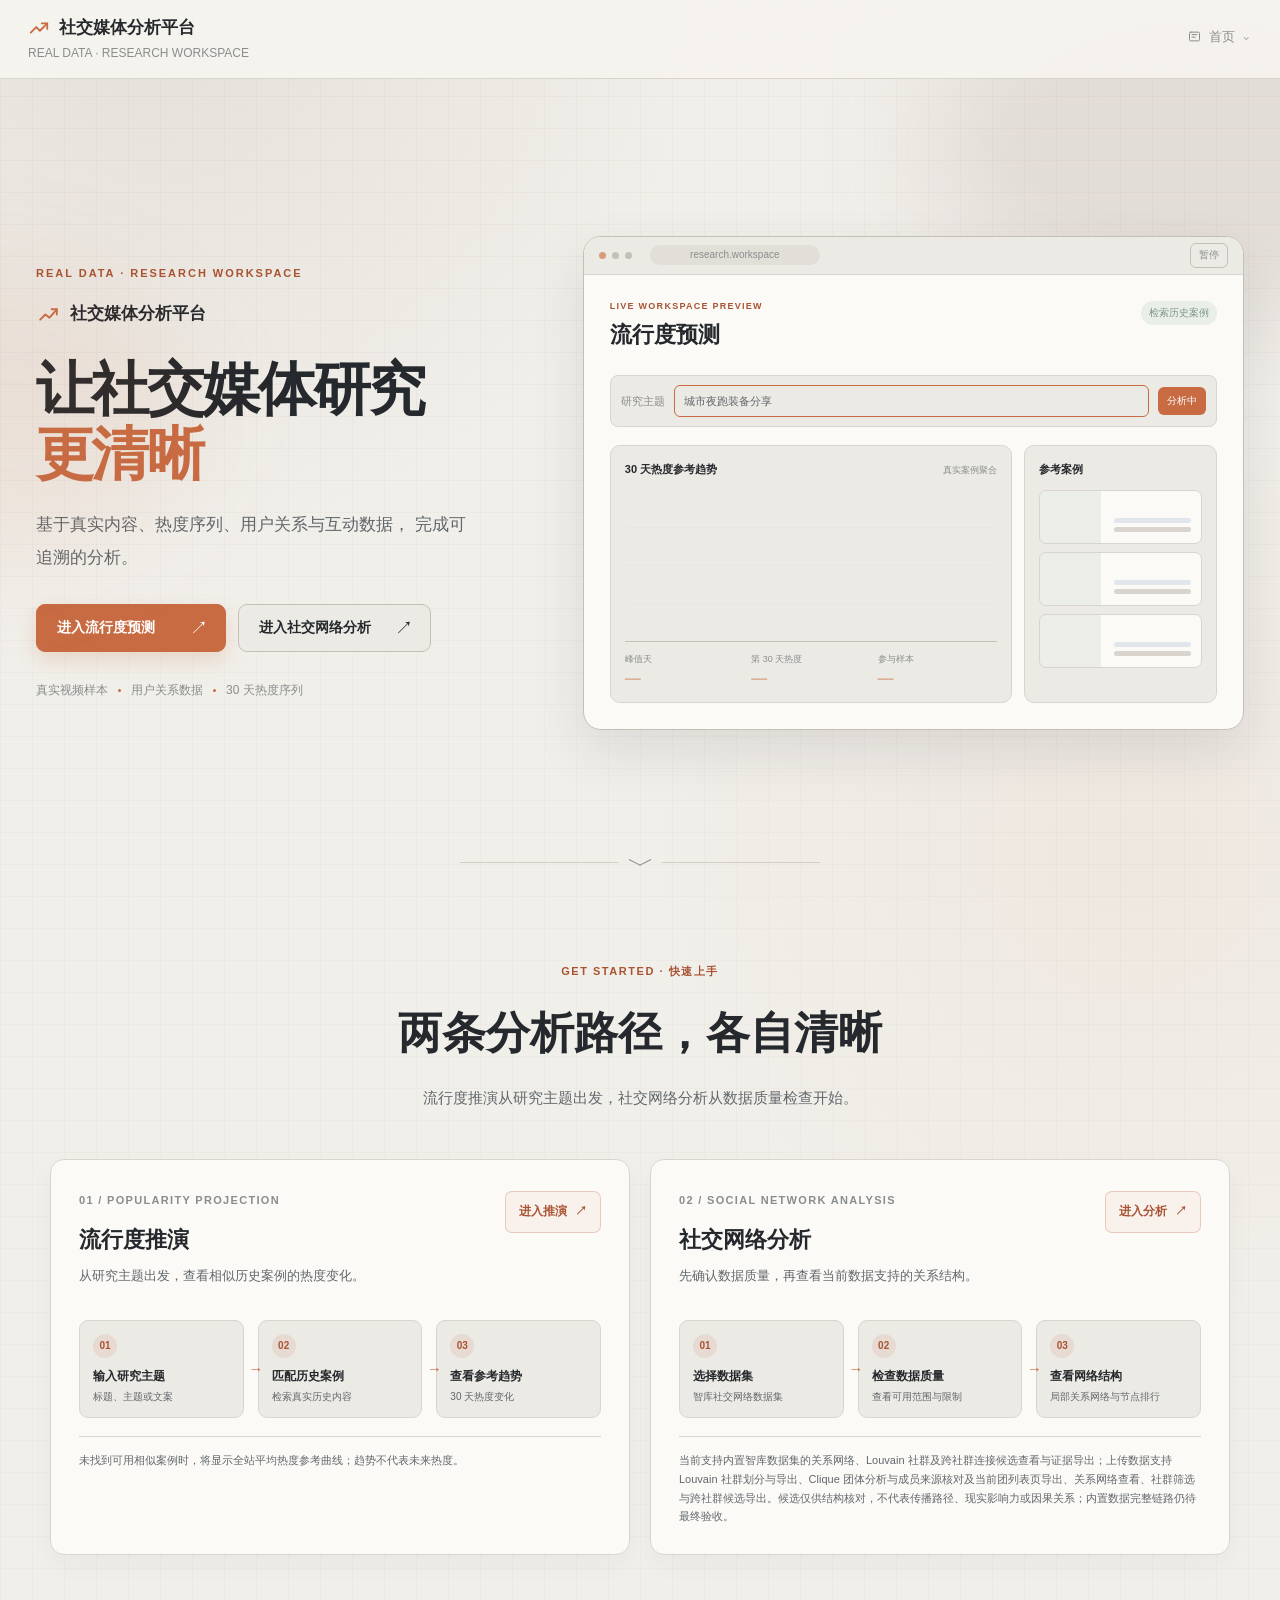
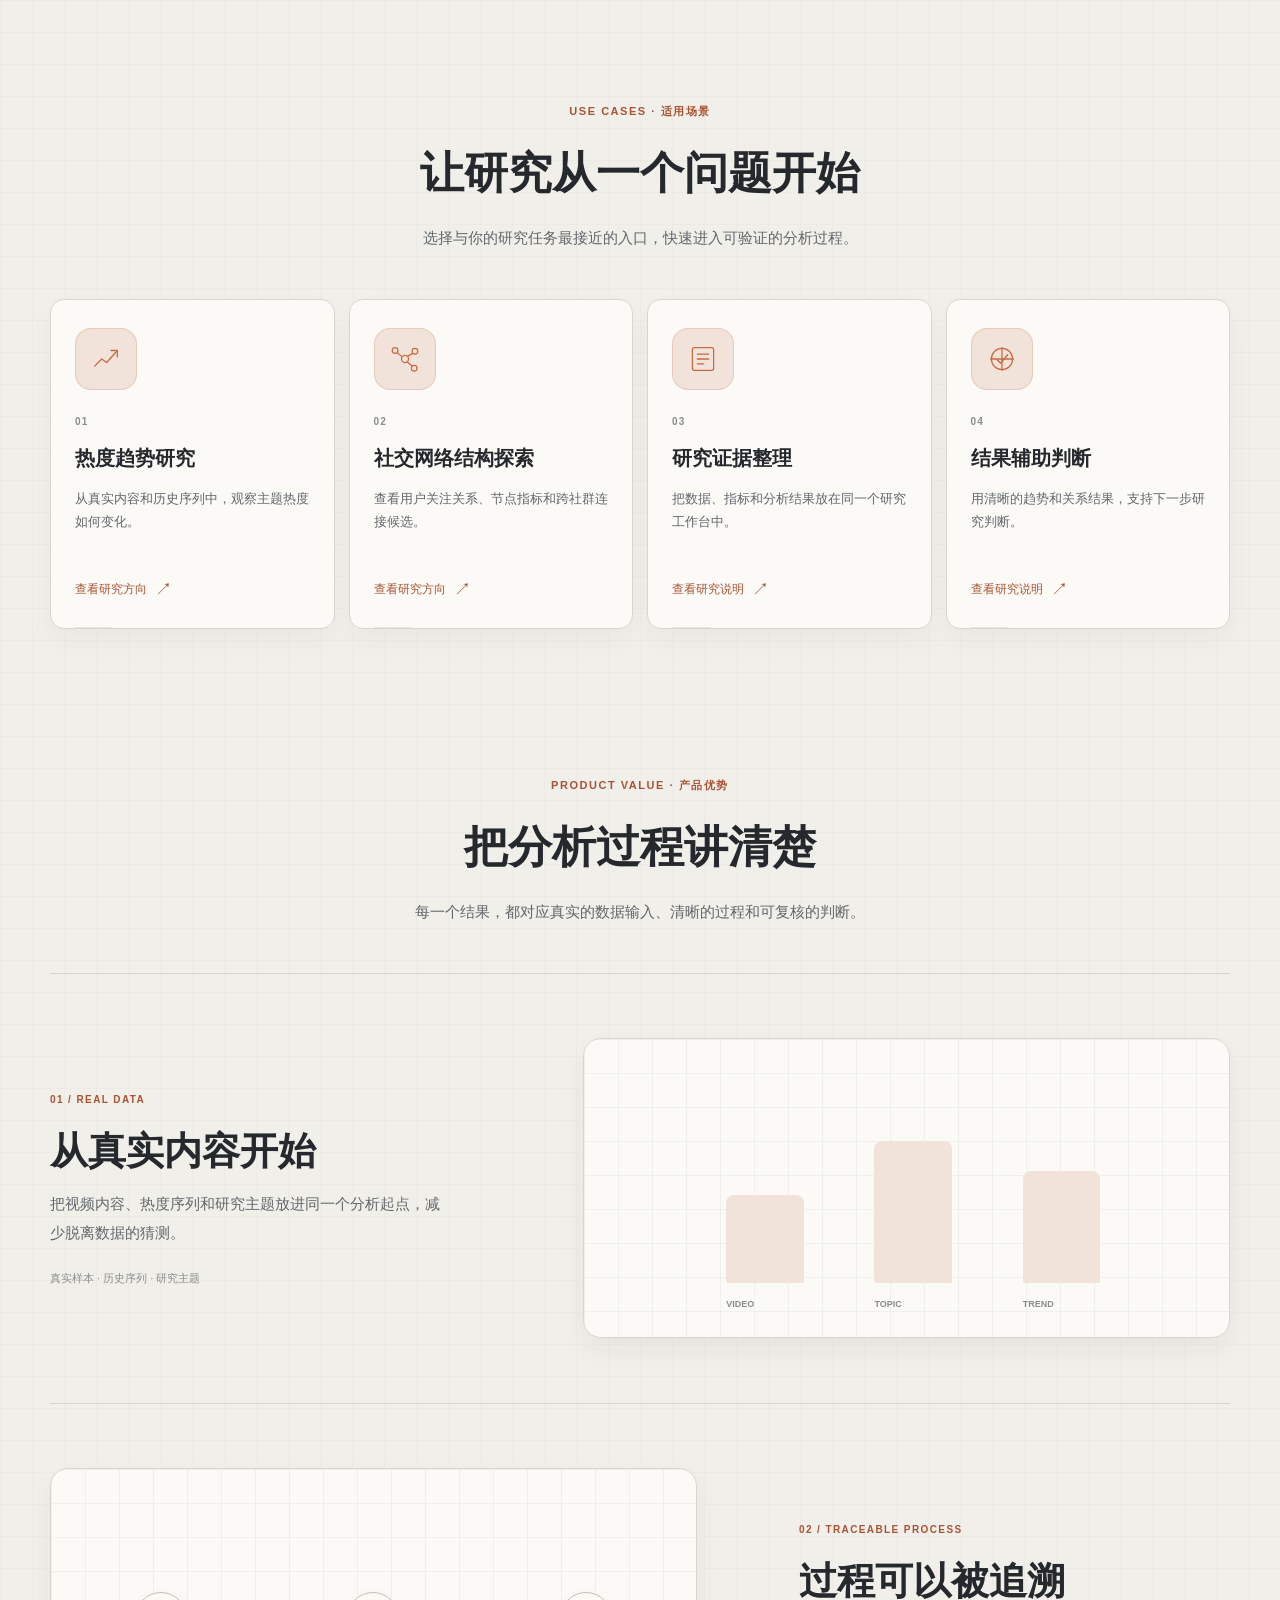
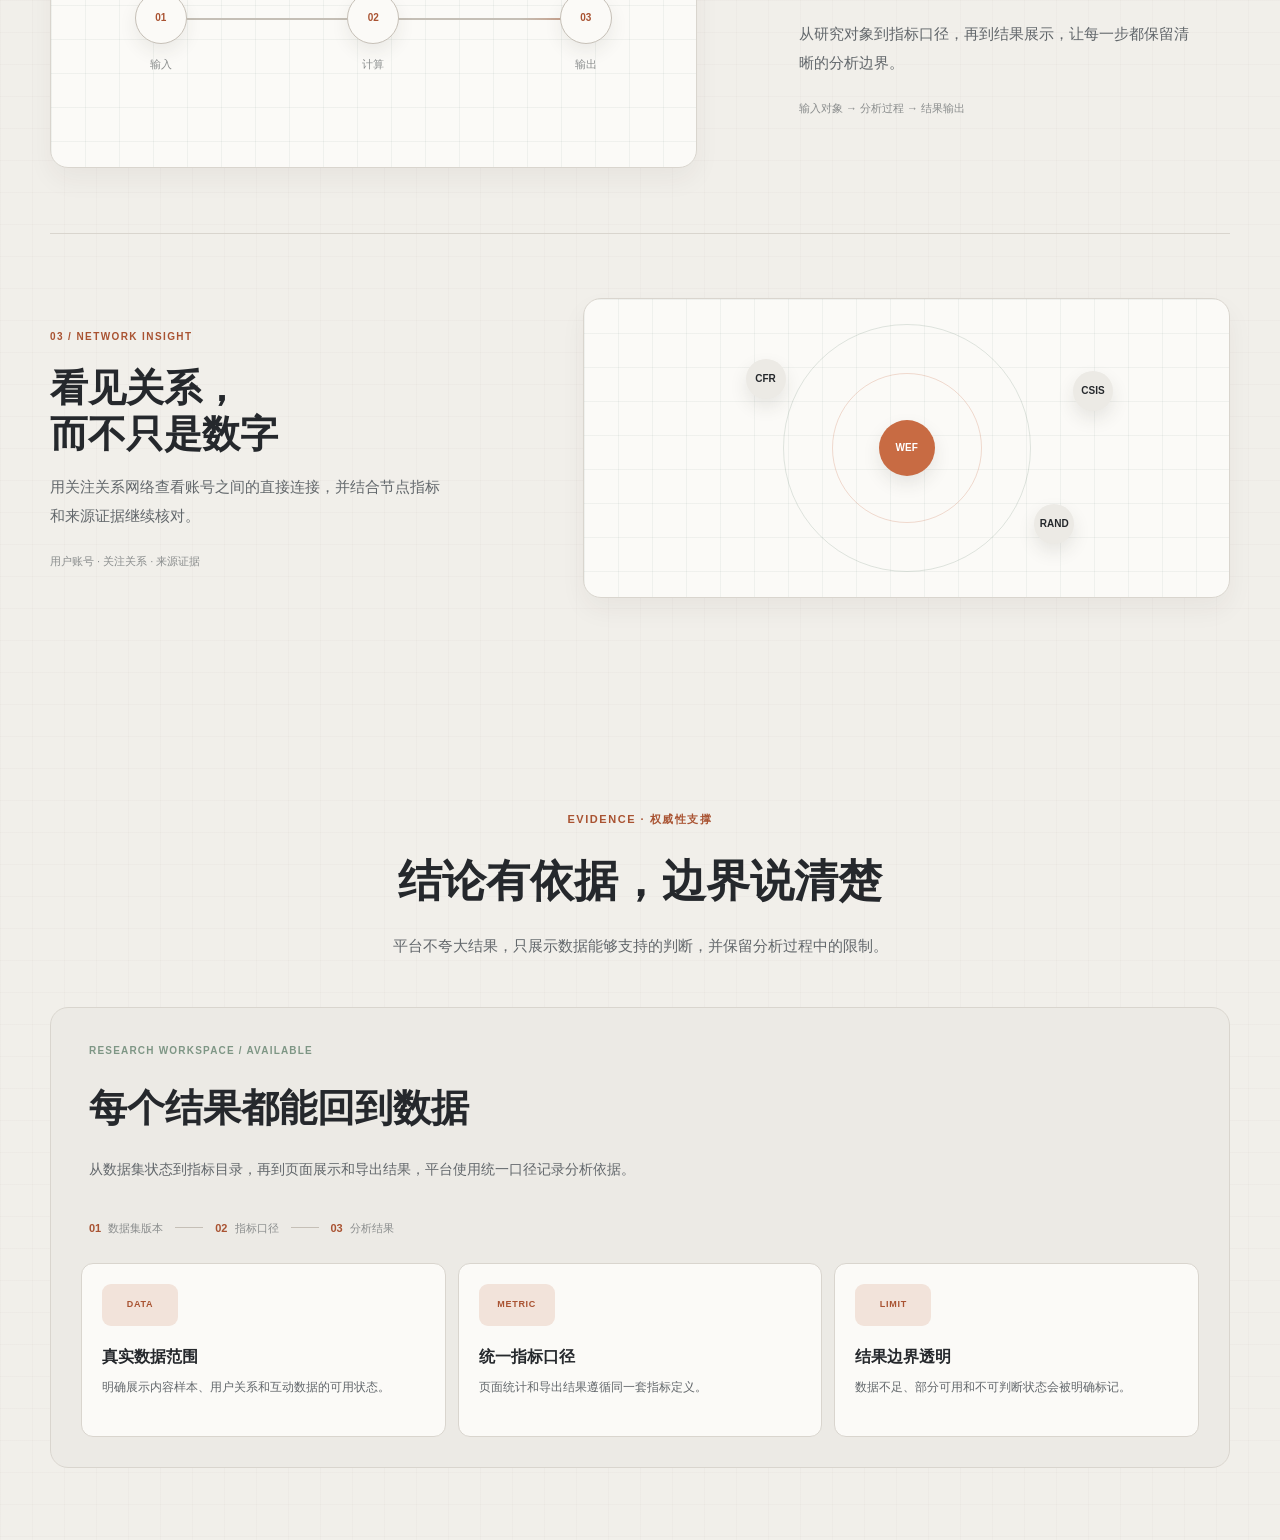
==== commit 1950f7cd: "完成全局关系图与上传分析交付 更新 README、验收演示说明和历史实施材料，使项目交付状态与当前实现一致。" ====
--- a/src/main/resources/static/index.html
+++ b/src/main/resources/static/index.html
@@ -5,7 +5,7 @@
     <meta name="color-scheme" content="light">
     <title>社交媒体分析平台</title>
     <link rel="icon" href="img/favicon.svg" type="image/svg+xml">
-<link rel="stylesheet" href="css/style.css?v=20261107-overview-heading-gap-1">
+<link rel="stylesheet" href="css/style.css?v=20261111-ranking-bridge-spacing-1">
 </head>
 <body>
 <header class="topbar">
@@ -253,7 +253,7 @@
                         </li>
                     </ol>
                     <p class="home-workflow-note">
-                        当前提供内置数据集分析；全局关系图与社群展示已有代码，当前暂停并待负责人复核，不作为已验收能力宣传。结果不代表传播路径或因果关系。
+                        当前支持内置智库数据集的关系网络、Louvain 社群及跨社群连接候选查看与证据导出；上传数据支持 Louvain 社群划分与导出、Clique 团体分析与成员来源核对及当前团列表页导出、关系网络查看、社群筛选与跨社群候选导出。候选仅供结构核对，不代表传播路径、现实影响力或因果关系；内置数据完整链路仍待最终验收。
                     </p>
                 </article>
             </div>
@@ -283,11 +283,11 @@
                         <svg viewBox="0 0 48 48"><circle cx="24" cy="24" r="5"></circle><circle cx="10" cy="12" r="4"></circle><circle cx="38" cy="13" r="4"></circle><circle cx="37" cy="37" r="4"></circle><path d="m20 21-7-6m15 5 7-4m-8 12 7 6"></path></svg>
                     </div>
                     <span class="home-scene-index">02</span>
-                    <h3>传播关系判断</h3>
-                    <p>从用户关系和互动数据中，识别关键节点与连接。</p>
+                    <h3>社交网络结构探索</h3>
+                    <p>查看用户关注关系、节点指标和跨社群连接候选。</p>
                     <span class="home-scene-link">查看研究方向 <b aria-hidden="true">↗</b></span>
                     <div class="home-scene-detail">
-                        <p>你将看到关键节点、关系连接和互动结构。</p>
+                        <p>可核对用户关注关系与跨社群连接证据；候选不代表传播能力或现实影响力。</p>
                         <a href="#/social-network">进入社交网络分析 <b aria-hidden="true">↗</b></a>
                     </div>
                 </article>
@@ -361,8 +361,8 @@
                 <div class="home-advantage-copy">
                     <span class="home-advantage-index">03 / NETWORK INSIGHT</span>
                     <h3><span>看见关系，</span><span>而不只是数字</span></h3>
-                    <p>用关系网络呈现用户、主题和互动之间的连接，快速定位值得继续研究的节点。</p>
-                    <span class="home-advantage-note">中心节点 · 关系边 · 用户详情</span>
+                    <p>用关注关系网络查看账号之间的直接连接，并结合节点指标和来源证据继续核对。</p>
+                    <span class="home-advantage-note">用户账号 · 关注关系 · 来源证据</span>
                 </div>
                 <div class="home-advantage-visual home-advantage-network" aria-label="社交网络关系展开动画">
                     <span class="home-network-orbit orbit-a"></span>
@@ -683,7 +683,7 @@
                                     </span>
                                     <span class="social-network-overview-task-kicker">关系与节点</span>
                                     <span class="social-network-overview-task-description">
-                                        查看网络结构，识别重要节点并查询用户关系。
+                                        查看用户关注网络、节点指标排行及关系证据。
                                     </span>
                                     <span class="social-network-overview-task-scope">
                                         网络结构 · 节点排行 · 用户关系
@@ -910,6 +910,8 @@
                                         data-group-refresh>刷新状态</button>
                                 <button type="button" class="button button-primary"
                                         data-group-start>开始计算</button>
+                                <a class="button button-secondary"
+                                   href="#/social-network/network">全局关系图</a>
                             </div>
                         </div>
                         <p data-group-notice class="social-network-group-notice"
@@ -1007,10 +1009,12 @@
 
     <section id="page-social-network-graph" class="page social-network-graph-page">
         <div class="social-network-graph-heading">
-            <a class="social-network-graph-back" href="#/social-network">返回社交网络分析</a>
+            <a id="social-network-graph-back"
+               class="social-network-graph-back"
+               href="#/social-network">返回社交网络分析</a>
             <div class="page-overline">GLOBAL RELATIONSHIP MAP</div>
             <h1>关系网络图</h1>
-            <p>查看当前数据集中的用户节点与真实关注关系。滚轮缩放画布，拖动画布平移，拖动节点可调整当前视图布局。</p>
+            <p>查看当前数据集中的用户节点与真实关注关系。画布会标明本次展示量和完整范围；可缩放、平移并调整当前视图布局。</p>
         </div>
         <div class="social-network-graph-context card-panel">
             <div><span>数据集</span><strong id="social-network-graph-dataset">智库社交网络数据集</strong></div>
@@ -1018,10 +1022,73 @@
             <div><span>本次展示节点 / 完整范围</span><strong id="social-network-graph-node-count">-</strong></div>
             <div><span>本次展示关系 / 完整范围</span><strong id="social-network-graph-edge-count">-</strong></div>
             <span id="social-network-graph-status" class="social-network-graph-status" role="status">
-                正在加载全量关系网络…
+                正在读取关系网络…
             </span>
         </div>
         <div class="social-network-graph-workspace">
+            <aside class="social-network-graph-sidebar">
+                <section class="social-network-graph-side-card card-panel">
+                    <div class="page-overline">LEGEND</div>
+                    <h2>图例与范围</h2>
+                    <div class="social-network-graph-legend-content">
+                        <div class="social-network-graph-legend">
+                            <span id="social-network-graph-profile-legend">
+                                <i class="is-profile"></i>用户节点（社群未计算）
+                            </span>
+                            <span id="social-network-graph-external-legend">
+                                <i class="is-external"></i>外部节点（资料未采集）
+                            </span>
+                            <span><i class="is-selected"></i>当前选中</span>
+                        </div>
+                        <p>关系方向：来源用户 → 被关注用户。缩放后可查看方向箭头；选中节点时会突出显示相邻关系。</p>
+                    </div>
+                </section>
+                <section class="social-network-graph-side-card card-panel">
+                    <div class="page-overline">COMMUNITY STRUCTURE</div>
+                    <div class="social-network-graph-community-heading">
+                        <div class="social-network-graph-community-title">
+                            <h2>社群划分</h2>
+                            <span class="social-network-scope-term social-network-graph-community-note">
+                                <button class="social-network-scope-term-trigger"
+                                        type="button"
+                                        data-network-scope-term
+                                        aria-label="查看社群划分说明"
+                                        aria-describedby="social-network-graph-community-method-tooltip"
+                                        aria-expanded="false">i</button>
+                                <span id="social-network-graph-community-method-tooltip"
+                                      class="social-network-scope-term-tooltip"
+                                      role="tooltip">
+                                    <strong>社群划分说明</strong>
+                                    <span id="social-network-graph-community-method">
+                                        正在读取当前数据的社群分析状态。
+                                    </span>
+                                </span>
+                            </span>
+                        </div>
+                        <select id="social-network-graph-community-filter"
+                                class="social-network-graph-community-filter"
+                                aria-label="筛选关系图社群" disabled>
+                            <option value="all">全部账号</option>
+                        </select>
+                    </div>
+                    <div id="social-network-graph-community-summary"
+                         class="social-network-graph-community-summary">社群分析尚未运行。</div>
+                    <div id="social-network-graph-community-list"
+                         class="social-network-graph-community-list"></div>
+                </section>
+                <section class="social-network-graph-side-card card-panel">
+                    <div class="page-overline">SELECTED NODE</div>
+                    <h2>选中节点</h2>
+                    <div id="social-network-graph-selected" class="social-network-graph-selected">
+                        点击画布中的节点查看资料和网络位置。
+                    </div>
+                    <button id="social-network-graph-user-detail" class="button"
+                            type="button" disabled>打开用户详情</button>
+                </section>
+                <p class="social-network-graph-boundary">
+                    当前图只表示本数据集记录的静态关注关系。节点位置仅用于布局，不代表地理位置或真实社会影响力；无有效关系的孤立节点不归入社群。
+                </p>
+            </aside>
             <section class="social-network-graph-main card-panel" aria-label="关系网络画布">
                 <div class="social-network-graph-toolbar">
                     <form id="social-network-graph-search-form" class="social-network-graph-search">
@@ -1042,7 +1109,9 @@
                         <label class="social-network-graph-community-toggle">
                             <input id="social-network-graph-community-toggle" type="checkbox"
                                    checked disabled>
-                            显示社群圈（分析未运行）
+                            <span id="social-network-graph-community-toggle-label">
+                                显示社群圈（分析未运行）
+                            </span>
                         </label>
                     </div>
                 </div>
@@ -1050,7 +1119,7 @@
                      role="listbox" aria-label="用户搜索结果"></div>
                 <div id="social-network-graph-canvas-shell" class="social-network-graph-canvas-shell">
                     <canvas id="social-network-graph-canvas" tabindex="0"
-                            aria-label="可缩放和平移的全量用户关注关系网络"></canvas>
+                            aria-label="可缩放和平移的用户关注关系网络"></canvas>
                     <div id="social-network-graph-tooltip" class="social-network-graph-tooltip hidden"
                          role="status"></div>
                     <div id="social-network-graph-loading" class="social-network-graph-loading">
@@ -1058,41 +1127,6 @@
                     </div>
                 </div>
             </section>
-            <aside class="social-network-graph-sidebar">
-                <section class="social-network-graph-side-card card-panel">
-                    <div class="page-overline">LEGEND</div>
-                    <h2>图例与范围</h2>
-                    <div class="social-network-graph-legend">
-                        <span><i class="is-profile"></i>用户节点（社群未计算）</span>
-                        <span><i class="is-external"></i>外部节点（资料未采集）</span>
-                        <span><i class="is-selected"></i>当前选中</span>
-                    </div>
-                    <p>关系方向：来源用户 → 被关注用户。缩放后可查看方向箭头；选中节点时会突出显示相邻关系。</p>
-                </section>
-                <section class="social-network-graph-side-card card-panel">
-                    <div class="page-overline">COMMUNITY STRUCTURE</div>
-                    <h2>社群划分</h2>
-                    <div id="social-network-graph-community-summary"
-                         class="social-network-graph-community-summary">社群分析尚未运行。</div>
-                    <div id="social-network-graph-community-list"
-                         class="social-network-graph-community-list"></div>
-                    <p id="social-network-graph-community-method">
-                        当前快照未运行 Louvain；社群统计不可用，不代表网络没有社群。
-                    </p>
-                </section>
-                <section class="social-network-graph-side-card card-panel">
-                    <div class="page-overline">SELECTED NODE</div>
-                    <h2>选中节点</h2>
-                    <div id="social-network-graph-selected" class="social-network-graph-selected">
-                        点击画布中的节点查看资料和网络位置。
-                    </div>
-                    <button id="social-network-graph-user-detail" class="button button-primary"
-                            type="button" disabled>打开用户详情</button>
-                </section>
-                <p class="social-network-graph-boundary">
-                    当前图只表示本数据集记录的静态关注关系。节点位置仅用于布局，不代表地理位置或真实社会影响力；无有效关系的孤立节点不归入社群。
-                </p>
-            </aside>
         </div>
     </section>
 </main>
@@ -1364,6 +1398,52 @@
     </div>
 </dialog>
 
+<dialog id="social-network-graph-evidence-dialog"
+        class="social-network-topic-dialog social-network-graph-evidence-dialog"
+        aria-labelledby="social-network-graph-evidence-title">
+    <header class="social-network-topic-dialog-head">
+        <div>
+            <p class="page-overline">COMMUNITY EVIDENCE</p>
+            <h2 id="social-network-graph-evidence-title">社群证据</h2>
+        </div>
+        <button id="social-network-graph-evidence-close"
+                class="social-network-user-drawer-close" type="button"
+                aria-label="关闭社群证据">×</button>
+    </header>
+    <div class="social-network-graph-evidence-body">
+        <p id="social-network-graph-evidence-context"
+           class="social-network-graph-evidence-context"></p>
+        <div class="social-network-group-evidence-tabs"
+             role="tablist" aria-label="社群证据类型">
+            <button type="button" role="tab" aria-selected="true"
+                    data-graph-evidence-tab="members">成员来源</button>
+            <button type="button" role="tab" aria-selected="false"
+                    data-graph-evidence-tab="ties">社群内关系</button>
+            <button type="button" role="tab" aria-selected="false"
+                    data-graph-evidence-tab="between">社群间关系</button>
+        </div>
+        <label id="social-network-graph-evidence-pair-label"
+               class="social-network-graph-evidence-pair" hidden>
+            选择另一个社群
+            <select id="social-network-graph-evidence-pair"></select>
+        </label>
+        <p id="social-network-graph-evidence-count"
+           class="social-network-group-evidence-status" role="status"
+           aria-live="polite"></p>
+        <div id="social-network-graph-evidence-list"
+             class="social-network-group-evidence-list"
+             aria-live="polite"></div>
+        <nav class="social-network-group-pagination"
+             aria-label="社群证据分页">
+            <button id="social-network-graph-evidence-prev" type="button"
+                    aria-label="上一页">上一页</button>
+            <span id="social-network-graph-evidence-page">—</span>
+            <button id="social-network-graph-evidence-next" type="button"
+                    aria-label="下一页">下一页</button>
+        </nav>
+    </div>
+</dialog>
+
 <div id="toast" class="toast"></div>
 
 <script src="lib/echarts.min.js?v=20260917"></script>
@@ -1380,11 +1460,12 @@
 <script src="js/social-network-quality-model.js?v=20261022-ui11-1"></script>
 <script src="js/social-network-network-structure-model.js?v=20261106-network-structure-4"></script>
 <script src="js/social-network-ranking-model.js?v=20261107-ranking-readable-1"></script>
-<script src="js/social-network-groups-model.js?v=20261102-cl15-1"></script>
-<script src="js/social-network.js?v=20261107-overview-heading-gap-1"></script>
-<script src="js/social-network-groups.js?v=20261105-cl16-2"></script>
-<script src="js/social-network-graph.js?v=20261031-cl04-1"></script>
-<script src="js/router.js?v=20261021-ui02-1"></script>
+<script src="js/social-network-groups-model.js?v=20261110-e07-upload-clique-1"></script>
+<script src="js/social-network.js?v=20261108-global-graph-entry-1-bridge-c04-1-d01-export-1-20261110-d03-capability-copy-1-e05-upload-bridge-1-e06-upload-export-1-20261111-network-summary-status-1-20261111-ranking-layout-6"></script>
+<script src="js/social-network-groups.js?v=20261111-e08-upload-clique-export-1"></script>
+<script src="js/social-network-bridge-candidates.js?v=20261110-e05-upload-context-1"></script>
+<script src="js/social-network-graph.js?v=20261110-community-method-tooltip-1-e05-upload-context-1"></script>
+<script src="js/router.js?v=20261108-global-graph-return-1"></script>
 <script src="js/predict.js?v=20261004-quick-nav-toggle-1"></script>
 <script src="js/home-demo.js?v=20261007-home-demo-timeline-1"></script>
 </body>
--- a/src/main/resources/static/css/style.css
+++ b/src/main/resources/static/css/style.css
@@ -1464,10 +1464,10 @@
 }
 
 .social-network-node-ranking-controls {
-    display: flex;
-    align-items: end;
-    flex-wrap: wrap;
-    gap: 14px;
+    display: grid;
+    grid-template-columns: minmax(0, 420px) max-content minmax(0, 1fr);
+    align-items: start;
+    gap: 6px 14px;
 }
 
 .social-network-node-ranking-controls label,
@@ -1477,6 +1477,29 @@
     color: var(--text-secondary);
     font-size: 12px;
     font-weight: 650;
+}
+
+.social-network-node-ranking-metric-field {
+    display: grid;
+    gap: 7px;
+    grid-column: 1;
+    grid-row: 1;
+    width: 100%;
+    min-width: 0;
+}
+
+.social-network-node-ranking-controls .social-network-node-ranking-note {
+    grid-column: 1 / -1;
+    grid-row: 2;
+    margin: 0;
+    font-weight: 400;
+    white-space: normal;
+}
+
+.social-network-node-ranking-controls > button {
+    grid-column: 2;
+    grid-row: 1;
+    margin-top: 22px;
 }
 
 .social-network-node-ranking-controls select,
@@ -1633,7 +1656,7 @@
 
 .social-network-cross-metric-view {
     display: grid;
-    gap: 12px;
+    gap: 8px;
     min-width: 0;
 }
 
@@ -1642,10 +1665,7 @@
 }
 
 .social-network-cross-metric-heading {
-    display: flex;
-    align-items: flex-start;
-    justify-content: space-between;
-    gap: 16px;
+    display: block;
 }
 
 .social-network-cross-metric-heading h3,
@@ -1657,8 +1677,7 @@
 
 .social-network-cross-metric-heading p,
 .social-network-cross-metric-panel > p,
-.social-network-cross-metric-evidence > p,
-.social-network-cross-metric-summary {
+.social-network-cross-metric-evidence > p {
     margin: 4px 0 0;
     color: var(--text-secondary);
     font-size: 12px;
@@ -1666,9 +1685,9 @@
     overflow-wrap: anywhere;
 }
 
-.social-network-cross-metric-heading > p {
-    max-width: 54%;
-    text-align: right;
+body.social-network-shell-active .social-network-task-card
+        .social-network-cross-metric-heading p {
+    margin-bottom: 0;
 }
 
 .social-network-cross-metric-grid {
@@ -2847,8 +2866,27 @@
     }
 
     .social-network-node-ranking-controls {
+        grid-template-columns: minmax(0, 1fr);
         align-items: stretch;
-        flex-direction: column;
+        gap: 7px;
+    }
+
+    .social-network-node-ranking-controls > button {
+        grid-column: 1;
+        grid-row: auto;
+        margin-top: 0;
+    }
+
+    .social-network-node-ranking-metric-field {
+        grid-column: 1;
+        grid-row: auto;
+        width: 100%;
+    }
+
+    .social-network-node-ranking-controls .social-network-node-ranking-note {
+        grid-column: 1;
+        grid-row: auto;
+        white-space: normal;
     }
 
     .social-network-node-ranking-controls select {
@@ -3625,6 +3663,16 @@
     display: flex;
     align-items: center;
     gap: 7px;
+}
+
+.social-network-group-actions {
+    gap: 6px;
+}
+
+.social-network-network-structure-actions {
+    display: flex;
+    align-items: center;
+    gap: 10px;
 }
 
 .social-network-group-tabs button,
@@ -3679,6 +3727,11 @@
 .social-network-group-actions {
     justify-content: flex-end;
     margin-left: auto;
+}
+
+.social-network-network-structure-actions {
+    flex-shrink: 0;
+    white-space: nowrap;
 }
 
 .social-network-group-status {
@@ -10077,6 +10130,10 @@
     padding-left: 32px;
 }
 
+body:has(#page-social-network-graph.active) > .footer {
+    display: none;
+}
+
 .social-network-overview-actions {
     display: flex;
     align-items: center;
@@ -10168,12 +10225,13 @@
 
 .social-network-graph-workspace {
     display: grid;
-    grid-template-columns: minmax(0, 1fr) 300px;
-    align-items: start;
+    grid-template-columns: minmax(0, 1fr);
+    align-items: stretch;
     gap: 18px;
 }
 
 .social-network-graph-main {
+    grid-row: 2;
     min-width: 0;
     padding: 16px;
 }
@@ -10362,13 +10420,19 @@
 }
 
 .social-network-graph-sidebar {
-    position: sticky;
-    top: 92px;
-    display: grid;
+    position: static;
+    display: grid;
+    grid-template-columns: repeat(3, minmax(0, 1fr));
+    align-items: stretch;
     gap: 14px;
 }
 
 .social-network-graph-side-card {
+    display: flex;
+    min-width: 0;
+    height: 280px;
+    flex-direction: column;
+    overflow: hidden;
     padding: 18px;
 }
 
@@ -10389,6 +10453,10 @@
     display: grid;
     gap: 9px;
     margin-bottom: 14px;
+}
+
+.social-network-graph-legend-content {
+    margin-top: var(--sn-space-2);
 }
 
 .social-network-graph-legend span {
@@ -10426,9 +10494,11 @@
 
 .social-network-graph-community-list {
     display: grid;
+    min-height: 0;
+    flex: 1 1 auto;
     gap: 3px;
-    max-height: 260px;
-    margin-bottom: 12px;
+    max-height: none;
+    margin-bottom: 0;
     overflow: auto;
     padding-right: 3px;
 }
@@ -10470,8 +10540,10 @@
 .social-network-graph-selected {
     display: grid;
     gap: 7px;
-    min-height: 92px;
-    margin-bottom: 14px;
+    min-height: 0;
+    max-height: 126px;
+    margin: var(--sn-space-2) 0 14px;
+    overflow: auto;
     color: var(--text-secondary);
     font-size: 11px;
     line-height: 1.55;
@@ -10489,6 +10561,7 @@
 
 .social-network-graph-sidebar .button {
     width: 100%;
+    margin-top: auto;
 }
 
 .social-network-graph-sidebar .button:disabled {
@@ -10499,6 +10572,8 @@
 }
 
 .social-network-graph-boundary {
+    grid-column: 1 / -1;
+    margin: 0;
     padding: 4px 3px;
 }
 
@@ -10509,7 +10584,7 @@
     }
 
     .social-network-graph-workspace {
-        grid-template-columns: minmax(0, 1fr) 270px;
+        grid-template-columns: minmax(0, 1fr);
         gap: 14px;
     }
 
@@ -10540,6 +10615,10 @@
     .social-network-graph-sidebar {
         position: static;
         grid-template-columns: repeat(2, minmax(0, 1fr));
+    }
+
+    .social-network-graph-side-card {
+        height: 280px;
     }
 
     .social-network-graph-boundary {
@@ -10594,6 +10673,11 @@
 
     .social-network-graph-sidebar {
         grid-template-columns: 1fr;
+    }
+
+    .social-network-graph-side-card {
+        height: auto;
+        min-height: 240px;
     }
 }
 
@@ -12098,9 +12182,38 @@
     margin: 0;
 }
 
-.social-network-graph-heading h1,
-.social-network-graph-side-card h2 {
+.social-network-graph-heading h1 {
     margin-bottom: var(--sn-space-1);
+}
+
+.social-network-graph-page .social-network-graph-side-card h2 {
+    margin: 0;
+    line-height: 1.3;
+}
+
+.social-network-graph-side-card > .page-overline {
+    margin-bottom: 0;
+    line-height: 1.2;
+}
+
+.social-network-graph-community-note:hover .social-network-scope-term-tooltip {
+    opacity: 1;
+    pointer-events: auto;
+    visibility: visible;
+}
+
+.social-network-graph-community-note.is-dismissed
+        .social-network-scope-term-tooltip {
+    opacity: 0;
+    pointer-events: none;
+    visibility: hidden;
+}
+
+.social-network-graph-community-title {
+    display: flex;
+    min-width: 0;
+    align-items: center;
+    gap: 6px;
 }
 
 .social-network-graph-context {
@@ -12133,7 +12246,7 @@
 
 .social-network-graph-community-list {
     gap: var(--sn-space-1);
-    margin-bottom: var(--sn-space-2);
+    margin-bottom: 0;
 }
 
 .social-network-graph-community-item {
@@ -12266,3 +12379,513 @@
         .social-network-user-relations-draft {
     padding: 8px 10px;
 }
+
+.social-network-graph-community-heading {
+    display: flex;
+    align-items: flex-start;
+    justify-content: space-between;
+    gap: 8px;
+}
+
+.social-network-graph-side-card
+        .social-network-graph-community-heading h2 {
+    margin: 0;
+}
+
+.social-network-graph-page .social-network-graph-community-filter {
+    flex: 0 1 158px;
+    width: 158px;
+    min-width: 118px;
+    min-height: 32px;
+    padding: 5px 8px;
+    border: 1px solid var(--border);
+    border-radius: 8px;
+    color: var(--text);
+    background: var(--surface);
+    font-size: 11px;
+}
+
+.social-network-graph-page .social-network-graph-community-filter:disabled {
+    color: var(--text-muted);
+    background: var(--surface-soft);
+    cursor: not-allowed;
+}
+
+.social-network-graph-community-item {
+    appearance: none;
+    width: 100%;
+    border: 0;
+    border-bottom: 1px solid var(--border);
+    background: transparent;
+    color: inherit;
+    font: inherit;
+    text-align: left;
+    cursor: pointer;
+}
+
+.social-network-graph-community-item:hover {
+    background: var(--surface-soft);
+}
+
+.social-network-graph-community-item:focus-visible {
+    outline: 2px solid var(--primary);
+    outline-offset: 1px;
+}
+
+.social-network-graph-evidence-dialog {
+    width: min(820px, calc(100vw - 40px));
+    max-height: 84vh;
+}
+
+dialog.social-network-graph-evidence-dialog[open],
+body.social-network-shell-active
+        dialog.social-network-graph-evidence-dialog[open] {
+    position: fixed;
+    top: 50vh;
+    right: auto;
+    bottom: auto;
+    left: 50vw;
+    margin: 0;
+    transform: translate(-50%, -50%);
+}
+
+.social-network-graph-evidence-body {
+    display: grid;
+    gap: 10px;
+}
+
+.social-network-graph-evidence-context {
+    margin: 0;
+    color: var(--text-secondary);
+    font-size: 12px;
+    line-height: 1.5;
+}
+
+.social-network-graph-evidence-pair {
+    position: relative;
+    display: flex;
+    align-items: center;
+    gap: 10px;
+    color: var(--text-secondary);
+    font-size: 12px;
+}
+
+.social-network-graph-evidence-pair::after {
+    position: absolute;
+    top: 50%;
+    right: 13px;
+    width: 7px;
+    height: 7px;
+    border-right: 1.5px solid var(--text-muted);
+    border-bottom: 1.5px solid var(--text-muted);
+    content: "";
+    pointer-events: none;
+    transform: translateY(-65%) rotate(45deg);
+}
+
+.social-network-graph-evidence-pair[hidden] {
+    display: none;
+}
+
+.social-network-graph-evidence-pair select {
+    flex: 1;
+    min-width: 0;
+    min-height: 38px;
+    padding: 0 36px 0 12px;
+    appearance: none;
+    border: 1px solid var(--border-strong);
+    border-radius: 8px;
+    color: var(--text);
+    background: var(--surface);
+    font: inherit;
+    line-height: 1.4;
+    cursor: pointer;
+    transition: border-color 140ms ease, box-shadow 140ms ease;
+}
+
+.social-network-graph-evidence-pair select:hover {
+    border-color: var(--primary);
+}
+
+.social-network-graph-evidence-pair select:focus-visible {
+    border-color: var(--primary);
+    outline: none;
+    box-shadow: 0 0 0 3px rgba(200, 107, 67, 0.14);
+}
+
+.social-network-graph-evidence-pair select:disabled {
+    color: var(--text-muted);
+    background: var(--surface-soft);
+    cursor: not-allowed;
+}
+
+.social-network-graph-evidence-pair option {
+    color: var(--text);
+    background: var(--surface);
+}
+
+.social-network-graph-evidence-dialog .social-network-group-evidence-list {
+    max-height: 42vh;
+    min-height: 140px;
+}
+
+@media (max-width: 640px) {
+    .social-network-graph-evidence-dialog {
+        width: calc(100vw - 20px);
+        max-height: 90vh;
+        padding: 16px;
+    }
+
+    .social-network-graph-evidence-dialog .social-network-topic-dialog-head {
+        top: -16px;
+        margin: -16px -16px 14px;
+        padding: 14px 16px 10px;
+    }
+}
+
+.social-network-graph-page .social-network-graph-toolbar .button,
+.social-network-graph-page #social-network-graph-user-detail {
+    appearance: none;
+    -webkit-appearance: none;
+    display: inline-flex;
+    align-items: center;
+    justify-content: center;
+    min-height: 42px;
+    padding: 8px 12px;
+    border: 1px solid var(--border);
+    border-radius: 8px;
+    color: var(--text-secondary);
+    background: var(--surface);
+    box-shadow: none;
+    font: 600 12px/1.35 var(--font-sans);
+    text-decoration: none;
+    white-space: nowrap;
+    cursor: pointer;
+    transition: background 140ms ease, border-color 140ms ease,
+        color 140ms ease, box-shadow 140ms ease;
+}
+
+.social-network-graph-page #social-network-graph-user-detail {
+    color: var(--text-secondary);
+    background: var(--surface);
+}
+
+.social-network-graph-page .social-network-graph-toolbar .button-primary {
+    border-color: rgba(200, 107, 67, 0.38);
+    color: var(--primary-strong);
+    background: var(--primary-weak);
+}
+
+.social-network-graph-page .social-network-graph-toolbar
+        .button:not(:disabled):hover,
+.social-network-graph-page #social-network-graph-user-detail:not(:disabled):hover {
+    border-color: var(--primary);
+    color: var(--primary-strong);
+    background: var(--primary-weak);
+    box-shadow: var(--shadow-sm);
+}
+
+.social-network-graph-page .social-network-graph-toolbar
+        .button:focus-visible,
+.social-network-graph-page #social-network-graph-user-detail:focus-visible {
+    outline: 2px solid rgba(200, 107, 67, 0.3);
+    outline-offset: 2px;
+}
+
+.social-network-graph-page .social-network-graph-toolbar
+        .button:disabled,
+.social-network-graph-page #social-network-graph-user-detail:disabled {
+    color: var(--text-muted);
+    background: var(--surface-soft);
+    opacity: 0.6;
+    cursor: not-allowed;
+}
+
+.social-network-graph-page .social-network-graph-view-controls
+        button[aria-label] {
+    width: 38px;
+    min-width: 38px;
+    height: 38px;
+    padding: 0;
+    font-size: 17px;
+    line-height: 1;
+}
+
+.social-network-bridge-candidates-heading {
+    display: flex;
+    align-items: flex-start;
+    justify-content: space-between;
+    gap: 16px;
+    margin: 0 0 8px;
+}
+
+.social-network-bridge-candidates-heading > div {
+    display: grid;
+    gap: 6px;
+    min-width: 0;
+}
+
+.social-network-bridge-candidates-heading .page-overline,
+.social-network-bridge-candidates-heading h3,
+.social-network-bridge-candidates-heading p {
+    margin: 0;
+}
+
+.social-network-bridge-candidates-heading h3 {
+    color: var(--text);
+    font-size: 16px;
+}
+
+.social-network-bridge-candidates-heading > div > p:last-child,
+.social-network-bridge-candidates-status {
+    color: var(--text-muted);
+    font-size: 12px;
+    line-height: 1.6;
+}
+
+.social-network-bridge-candidates-heading > div > p:last-child {
+    max-width: 900px;
+}
+
+body.social-network-shell-active .social-network-task-card
+        .social-network-bridge-candidates-heading > div > p {
+    margin: 0;
+}
+
+.social-network-bridge-candidates-status {
+    display: inline;
+    margin: 0;
+}
+
+.social-network-bridge-candidates-view[hidden] {
+    display: none !important;
+}
+
+.social-network-bridge-candidates-table .social-network-bridge-candidate-table {
+    min-width: 1120px;
+}
+
+.social-network-bridge-candidates-table
+        .social-network-bridge-candidate-table :is(th, td) {
+    white-space: normal;
+    overflow-wrap: anywhere;
+}
+
+.social-network-bridge-candidates-table
+        .social-network-bridge-candidate-table :is(th, td):nth-child(1) {
+    width: 6%;
+}
+
+.social-network-bridge-candidates-table
+        .social-network-bridge-candidate-table :is(th, td):nth-child(2) {
+    width: 22%;
+}
+
+.social-network-bridge-candidates-table
+        .social-network-bridge-candidate-table :is(th, td):nth-child(3) {
+    width: 12%;
+    text-align: left;
+}
+
+.social-network-bridge-candidates-table
+        .social-network-bridge-candidate-table :is(th, td):nth-child(4),
+.social-network-bridge-candidates-table
+        .social-network-bridge-candidate-table :is(th, td):nth-child(5) {
+    width: 10%;
+    text-align: center;
+    font-variant-numeric: tabular-nums;
+}
+
+.social-network-bridge-candidates-table
+        .social-network-bridge-candidate-table :is(th, td):nth-child(6) {
+    width: 16%;
+}
+
+.social-network-bridge-candidates-table
+        .social-network-bridge-candidate-table :is(th, td):nth-child(7) {
+    width: 24%;
+}
+
+.social-network-bridge-candidate-actions {
+    display: flex;
+    flex-wrap: nowrap;
+    gap: 8px;
+    white-space: nowrap;
+}
+
+.social-network-bridge-candidate-actions button,
+.social-network-bridge-evidence-dialog
+        .social-network-group-pagination button {
+    min-height: 34px;
+    padding: 6px 10px;
+    border: 1px solid var(--border);
+    border-radius: 7px;
+    color: var(--text-secondary);
+    background: var(--surface);
+    font: 600 12px/1.35 var(--font-sans);
+    cursor: pointer;
+}
+
+.social-network-bridge-candidate-actions button:hover,
+.social-network-bridge-candidate-actions button:focus-visible,
+.social-network-bridge-evidence-dialog
+        .social-network-group-pagination button:not(:disabled):hover {
+    border-color: var(--primary);
+    color: var(--primary-strong);
+    background: var(--primary-weak);
+}
+
+.social-network-bridge-candidate-actions button:focus-visible,
+.social-network-bridge-evidence-dialog
+        .social-network-group-pagination button:focus-visible {
+    outline: 2px solid rgba(200, 107, 67, 0.3);
+    outline-offset: 2px;
+}
+
+.social-network-bridge-candidate-actions button:disabled,
+.social-network-bridge-evidence-dialog
+        .social-network-group-pagination button:disabled {
+    color: var(--text-muted);
+    background: var(--surface-soft);
+    cursor: not-allowed;
+}
+
+.social-network-bridge-candidates-pagination {
+    margin-top: 10px;
+}
+
+dialog.social-network-bridge-evidence-dialog[open],
+body.social-network-shell-active
+        dialog.social-network-bridge-evidence-dialog[open] {
+    position: fixed;
+    top: 50vh;
+    right: auto;
+    bottom: auto;
+    left: 50vw;
+    width: min(1040px, calc(100vw - 40px));
+    max-height: 86vh;
+    margin: 0;
+    transform: translate(-50%, -50%);
+}
+
+.social-network-bridge-evidence-dialog .social-network-bridge-evidence-body {
+    display: grid;
+    gap: 10px;
+}
+
+.social-network-bridge-evidence-body > p:first-child {
+    margin: 0;
+    color: var(--text-muted);
+    font-size: 12px;
+    line-height: 1.6;
+}
+
+.social-network-bridge-evidence-filters {
+    display: grid;
+    grid-template-columns: repeat(2, minmax(0, 1fr));
+    gap: 10px;
+}
+
+.social-network-bridge-evidence-filters label {
+    display: grid;
+    gap: 6px;
+    color: var(--text-secondary);
+    font-size: 12px;
+}
+
+.social-network-bridge-evidence-filters select {
+    width: 100%;
+    min-width: 0;
+    min-height: 38px;
+    padding: 0 12px;
+    border: 1px solid var(--border-strong);
+    border-radius: 8px;
+    color: var(--text);
+    background: var(--surface);
+    font: inherit;
+}
+
+.social-network-bridge-evidence-filters select:focus-visible {
+    border-color: var(--primary);
+    outline: none;
+    box-shadow: 0 0 0 3px rgba(200, 107, 67, 0.14);
+}
+
+.social-network-bridge-evidence-list {
+    max-height: 48vh;
+    min-height: 150px;
+    overflow: auto;
+    border: 1px solid var(--border);
+    border-radius: 8px;
+    background: var(--surface);
+}
+
+.social-network-bridge-evidence-table {
+    width: 100%;
+    min-width: 820px;
+    border-collapse: collapse;
+    font-size: 12px;
+}
+
+.social-network-bridge-evidence-table th,
+.social-network-bridge-evidence-table td {
+    padding: 10px 12px;
+    border-bottom: 1px solid var(--border);
+    text-align: left;
+    vertical-align: top;
+    overflow-wrap: anywhere;
+}
+
+.social-network-bridge-evidence-table th {
+    color: var(--text-muted);
+    background: var(--surface-soft);
+    font-weight: 650;
+}
+
+.social-network-bridge-evidence-table tbody tr:last-child td {
+    border-bottom: 0;
+}
+
+.social-network-bridge-evidence-table td:first-child {
+    width: 27%;
+}
+
+.social-network-bridge-evidence-table td:nth-child(2) {
+    width: 25%;
+}
+
+.social-network-bridge-evidence-table td small {
+    display: block;
+    margin-top: 4px;
+    color: var(--text-muted);
+}
+
+.social-network-bridge-evidence-table ul {
+    display: grid;
+    gap: 5px;
+    margin: 0;
+    padding-left: 18px;
+}
+
+.social-network-bridge-duplicate {
+    color: var(--text-muted);
+    font-weight: 600;
+}
+
+@media (max-width: 760px) {
+    .social-network-bridge-candidates-heading {
+        flex-direction: column;
+    }
+
+    .social-network-bridge-evidence-filters {
+        grid-template-columns: minmax(0, 1fr);
+    }
+
+    dialog.social-network-bridge-evidence-dialog[open],
+    body.social-network-shell-active
+            dialog.social-network-bridge-evidence-dialog[open] {
+        width: calc(100vw - 24px);
+        max-height: 90vh;
+        padding: 18px;
+    }
+}
